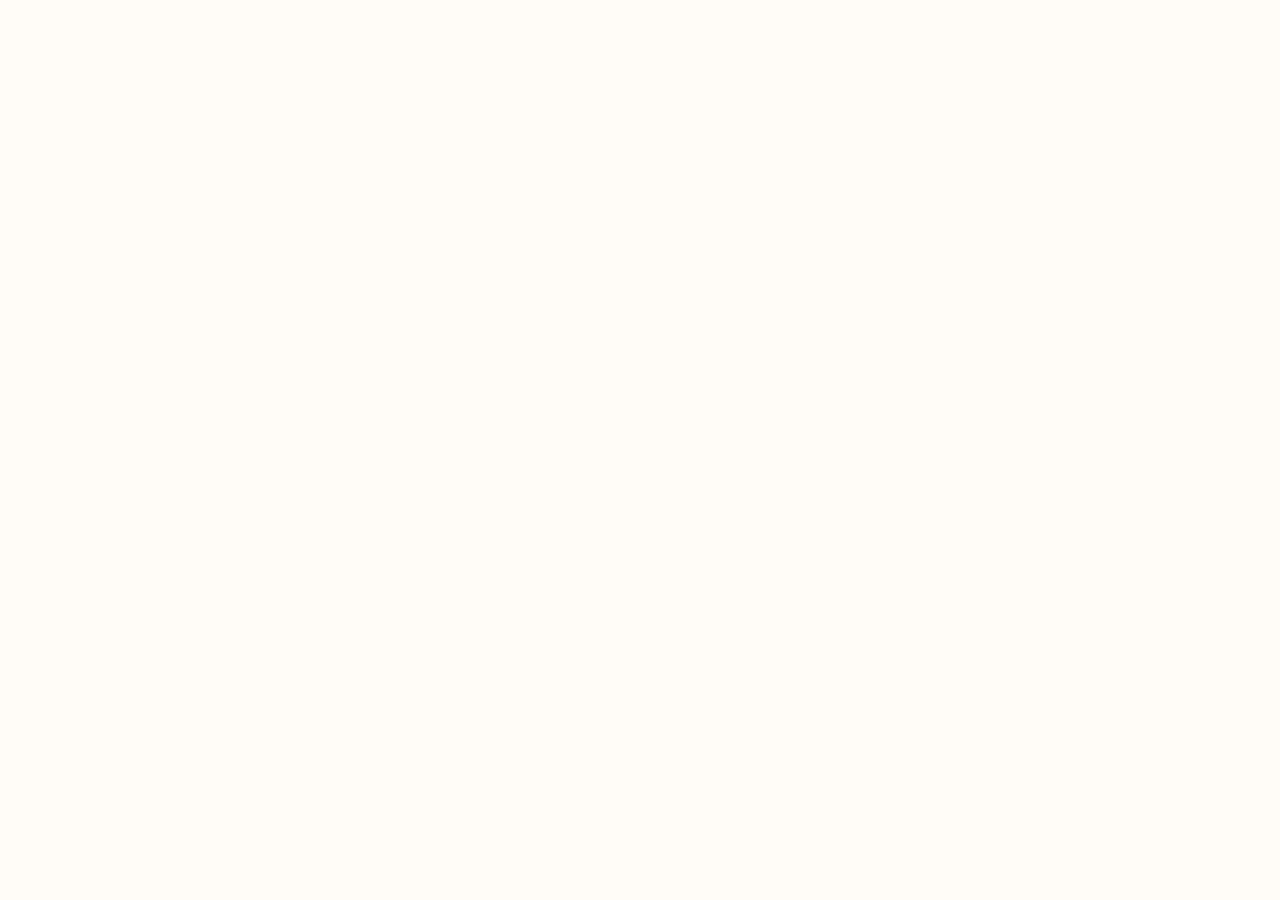
==== index.html @ a3f743ec "Prepearing" ====
<!DOCTYPE html>
<html lang="ru">
  <head>
    <meta charset="UTF-8"/>
    <meta name="viewport" content="width=device-width, initial-scale=1.0"/>
    <meta http-equiv="X-UA-Compatible" content="ie=edge"/>
    <meta name="referrer" content="no-referrer-when-downgrade"/>
    <meta property="og:url" content="https://volgina.mymv.ru/remote-vision/"/>
    <meta property="og:title" content="«Дистанционное видение»"/>
    <meta property="og:description" content="3-дневный онлайн мастер-класс Ирины Волгиной"/>
    <meta property="og:image" content="https://volgina.mymv.ru/remote-vision/img/banner.jpg"/>
    <title>«Дистанционное видение». 3-дневный онлайн мастер-класс Ирины Волгиной</title>
    <link rel="icon" type="image/x-icon" href="favicon.ico"/>
    <link rel="shortcut icon" type="image/x-icon" href="favicon.png"/>
    <link rel="stylesheet" href="css/styles.min.css"/>
    <!-- AutoWebOffice counter -->
    <script type="text/javascript">if (awoUtmData === undefined) {var awoUtmData = awoUtmData || {};awoUtmData['subdomain'] = 'mvcentr';(function() {var d = document.createElement('script'); d.type = 'text/javascript'; d.async = true;d.src = ('https:' == document.location.protocol ? 'https://' : 'http://') + 'mvcentr.autoweboffice.ru/js/utm.js';var s = document.getElementsByTagName('script')[0]; s.parentNode.insertBefore(d, s);})();}</script><!-- /AutoWebOffice counter -->
    <!-- Global site tag (gtag.js) - Google Analytics -->
    <script async="async" src="https://www.googletagmanager.com/gtag/js?id=UA-130434463-1"></script>
    <script>window.dataLayer = window.dataLayer || []; function gtag(){dataLayer.push(arguments);} gtag('js', new Date()); gtag('config', 'UA-130434463-1');</script>
     <!-- Facebook Pixel Code -->
    <script>!function(f,b,e,v,n,t,s){if(f.fbq)return;n=f.fbq=function(){n.callMethod?n.callMethod.apply(n,arguments):n.queue.push(arguments)};if(!f._fbq)f._fbq=n;n.push=n;n.loaded=!0;n.version='2.0';n.queue=[];t=b.createElement(e);t.async=!0;t.src=v;s=b.getElementsByTagName(e)[0];s.parentNode.insertBefore(t,s)}(window, document,'script','https://connect.facebook.net/en_US/fbevents.js');fbq('init', '959949134529383');fbq('track', 'PageView');</script>
    <noscript><img height="1" width="1" style="display:none" src="https://www.facebook.com/tr?id=959949134529383&ev=PageView&noscript=1"/></noscript><!-- End Facebook Pixel Code --> 
  </head>
  <body>
    <!-- Yandex.Metrika counter -->
    <script type="text/javascript">(function(m,e,t,r,i,k,a){m[i]=m[i]||function(){(m[i].a=m[i].a||[]).push(arguments)}; m[i].l=1*new Date();k=e.createElement(t),a=e.getElementsByTagName(t)[0],k.async=1,k.src=r,a.parentNode.insertBefore(k,a)}) (window, document, "script", "https://cdn.jsdelivr.net/npm/yandex-metrica-watch/tag.js", "ym"); ym(35450015, "init", { clickmap:true, trackLinks:true, accurateTrackBounce:true, webvisor:true });</script>
    <noscript>
      <div><img src="https://mc.yandex.ru/watch/35450015" style="position:absolute; left:-9999px;" alt=""/></div>
    </noscript><!-- /Yandex.Metrika counter -->
    <div class="wrapper"></div>
    <script src="js/libs.min.js"></script>
    <script src="js/scripts.js"></script>
  </body>
</html>
---- css/styles.min.css ----
@font-face{font-family:'Raleway';font-display:fallback;font-weight:200;font-style:normal;src:url("../fonts/RalewayThin.eot");src:url("../fonts/RalewayThin.eot") format('embedded-opentype'),url("../fonts/RalewayThin.woff2") format('woff2'),url("../fonts/RalewayThin.woff") format('woff'),url("../fonts/RalewayThin.ttf") format('truetype'),url("../fonts/RalewayThin.svg#RalewayThin") format('svg')}@font-face{font-family:'Raleway';font-display:fallback;font-weight:normal;font-style:normal;src:url("../fonts/RalewayRegular.eot");src:url("../fonts/RalewayRegular.eot") format('embedded-opentype'),url("../fonts/RalewayRegular.woff2") format('woff2'),url("../fonts/RalewayRegular.woff") format('woff'),url("../fonts/RalewayRegular.ttf") format('truetype'),url("../fonts/RalewayRegular.svg#RalewayRegular") format('svg')}@font-face{font-family:'Raleway';font-display:fallback;font-weight:500;font-style:normal;src:url("../fonts/RalewayMedium.eot");src:url("../fonts/RalewayMedium.eot") format('embedded-opentype'),url("../fonts/RalewayMedium.woff2") format('woff2'),url("../fonts/RalewayMedium.woff") format('woff'),url("../fonts/RalewayMedium.ttf") format('truetype'),url("../fonts/RalewayMedium.svg#RalewayMedium") format('svg')}@font-face{font-family:'Raleway';font-display:fallback;font-weight:bold;font-style:normal;src:url("../fonts/RalewayBold.eot");src:url("../fonts/RalewayBold.eot") format('embedded-opentype'),url("../fonts/RalewayBold.woff2") format('woff2'),url("../fonts/RalewayBold.woff") format('woff'),url("../fonts/RalewayBold.ttf") format('truetype'),url("../fonts/RalewayBold.svg#RalewayBold") format('svg')}@font-face{font-family:'PlayfairDisplay';font-display:fallback;font-weight:normal;font-style:normal;src:url("../fonts/PlayfairDisplayRegular.eot");src:url("../fonts/PlayfairDisplayRegular.eot") format('embedded-opentype'),url("../fonts/PlayfairDisplayRegular.woff2") format('woff2'),url("../fonts/PlayfairDisplayRegular.woff") format('woff'),url("../fonts/PlayfairDisplayRegular.ttf") format('truetype'),url("../fonts/PlayfairDisplayRegular.svg#PlayfairDisplayRegular") format('svg')}@font-face{font-family:'Roboto';font-display:fallback;font-weight:bold;font-style:normal;src:url("../fonts/RobotoBold.eot");src:url("../fonts/RobotoBold.eot") format('embedded-opentype'),url("../fonts/RobotoBold.woff2") format('woff2'),url("../fonts/RobotoBold.woff") format('woff'),url("../fonts/RobotoBold.ttf") format('truetype'),url("../fonts/RobotoBold.svg#RobotoBold") format('svg')}
/*!
 * Generated using the Bootstrap Customizer (https://getbootstrap.com/docs/3.4/customize/)
 *//*!
 * Bootstrap v3.4.1 (https://getbootstrap.com/)
 * Copyright 2011-2019 Twitter, Inc.
 * Licensed under MIT (https://github.com/twbs/bootstrap/blob/master/LICENSE)
 *//*! normalize.css v3.0.3 | MIT License | github.com/necolas/normalize.css */html{font-family:sans-serif;-ms-text-size-adjust:100%;-webkit-text-size-adjust:100%}body{margin:0}article,aside,details,figcaption,figure,footer,header,hgroup,main,menu,nav,section,summary{display:block}audio,canvas,progress,video{display:inline-block;vertical-align:baseline}audio:not([controls]){display:none;height:0}[hidden],template{display:none}a{background-color:transparent}a:active,a:hover{outline:0}abbr[title]{border-bottom:none;text-decoration:underline;-webkit-text-decoration:underline dotted;-moz-text-decoration:underline dotted;text-decoration:underline dotted}b,strong{font-weight:bold}dfn{font-style:italic}h1{font-size:2em;margin:0.67em 0}mark{background:#ff0;color:#000}small{font-size:80%}sub,sup{font-size:75%;line-height:0;position:relative;vertical-align:baseline}sup{top:-0.5em}sub{bottom:-0.25em}img{border:0}svg:not(:root){overflow:hidden}figure{margin:1em 40px}hr{-webkit-box-sizing:content-box;-moz-box-sizing:content-box;box-sizing:content-box;height:0}pre{overflow:auto}code,kbd,pre,samp{font-family:monospace,monospace;font-size:1em}button,input,optgroup,select,textarea{color:inherit;font:inherit;margin:0}button{overflow:visible}button,select{text-transform:none}button,html input[type=button],input[type=reset],input[type=submit]{-webkit-appearance:button;cursor:pointer}button[disabled],html input[disabled]{cursor:default}button::-moz-focus-inner,input::-moz-focus-inner{border:0;padding:0}input{line-height:normal}input[type=checkbox],input[type=radio]{-webkit-box-sizing:border-box;-moz-box-sizing:border-box;box-sizing:border-box;padding:0}input[type=number]::-webkit-inner-spin-button,input[type=number]::-webkit-outer-spin-button{height:auto}input[type=search]{-webkit-appearance:textfield;-webkit-box-sizing:content-box;-moz-box-sizing:content-box;box-sizing:content-box}input[type=search]::-webkit-search-cancel-button,input[type=search]::-webkit-search-decoration{-webkit-appearance:none}fieldset{border:1px solid #c0c0c0;margin:0 2px;padding:0.35em 0.625em 0.75em}legend{border:0;padding:0}textarea{overflow:auto}optgroup{font-weight:bold}table{border-collapse:collapse;border-spacing:0}td,th{padding:0}*{-webkit-box-sizing:border-box;-moz-box-sizing:border-box;box-sizing:border-box}:after,:before{-webkit-box-sizing:border-box;-moz-box-sizing:border-box;box-sizing:border-box}html{font-size:10px;-webkit-tap-highlight-color:rgba(0,0,0,0)}body{font-family:"Helvetica Neue",Helvetica,Arial,sans-serif;font-size:14px;line-height:1.42857143;color:#333;background-color:#fff}button,input,select,textarea{font-family:inherit;font-size:inherit;line-height:inherit}a{color:#337ab7;text-decoration:none}a:focus,a:hover{color:#23527c;text-decoration:underline}a:focus{outline:5px auto -webkit-focus-ring-color;outline-offset:-2px}figure{margin:0}img{vertical-align:middle}.img-responsive{display:block;max-width:100%;height:auto}.img-rounded{-webkit-border-radius:6px;-moz-border-radius:6px;border-radius:6px}.img-thumbnail{padding:4px;line-height:1.42857143;background-color:#fff;border:1px solid #ddd;-webkit-border-radius:4px;-moz-border-radius:4px;border-radius:4px;-webkit-transition:all .2s ease-in-out;-o-transition:all .2s ease-in-out;-moz-transition:all .2s ease-in-out;transition:all .2s ease-in-out;display:inline-block;max-width:100%;height:auto}.img-circle{-webkit-border-radius:50%;-moz-border-radius:50%;border-radius:50%}hr{margin-top:20px;margin-bottom:20px;border:0;border-top:1px solid #eee}.sr-only{position:absolute;width:1px;height:1px;padding:0;margin:-1px;overflow:hidden;clip:rect(0,0,0,0);border:0}.sr-only-focusable:active,.sr-only-focusable:focus{position:static;width:auto;height:auto;margin:0;overflow:visible;clip:auto}[role=button]{cursor:pointer}.container{padding-right:15px;padding-left:15px;margin-right:auto;margin-left:auto}@media (min-width:768px){.container{width:750px}}@media (min-width:992px){.container{width:970px}}@media (min-width:1200px){.container{width:1170px}}.container-fluid{padding-right:15px;padding-left:15px;margin-right:auto;margin-left:auto}.row{margin-right:-15px;margin-left:-15px}.row-no-gutters{margin-right:0;margin-left:0}.row-no-gutters [class*=col-]{padding-right:0;padding-left:0}.col-lg-1,.col-lg-2,.col-lg-3,.col-lg-4,.col-lg-5,.col-lg-6,.col-lg-7,.col-lg-8,.col-lg-9,.col-lg-10,.col-lg-11,.col-lg-12,.col-md-1,.col-md-2,.col-md-3,.col-md-4,.col-md-5,.col-md-6,.col-md-7,.col-md-8,.col-md-9,.col-md-10,.col-md-11,.col-md-12,.col-sm-1,.col-sm-2,.col-sm-3,.col-sm-4,.col-sm-5,.col-sm-6,.col-sm-7,.col-sm-8,.col-sm-9,.col-sm-10,.col-sm-11,.col-sm-12,.col-xs-1,.col-xs-2,.col-xs-3,.col-xs-4,.col-xs-5,.col-xs-6,.col-xs-7,.col-xs-8,.col-xs-9,.col-xs-10,.col-xs-11,.col-xs-12{position:relative;min-height:1px;padding-right:15px;padding-left:15px}.col-xs-1,.col-xs-2,.col-xs-3,.col-xs-4,.col-xs-5,.col-xs-6,.col-xs-7,.col-xs-8,.col-xs-9,.col-xs-10,.col-xs-11,.col-xs-12{float:left}.col-xs-12{width:100%}.col-xs-11{width:91.66666667%}.col-xs-10{width:83.33333333%}.col-xs-9{width:75%}.col-xs-8{width:66.66666667%}.col-xs-7{width:58.33333333%}.col-xs-6{width:50%}.col-xs-5{width:41.66666667%}.col-xs-4{width:33.33333333%}.col-xs-3{width:25%}.col-xs-2{width:16.66666667%}.col-xs-1{width:8.33333333%}.col-xs-pull-12{right:100%}.col-xs-pull-11{right:91.66666667%}.col-xs-pull-10{right:83.33333333%}.col-xs-pull-9{right:75%}.col-xs-pull-8{right:66.66666667%}.col-xs-pull-7{right:58.33333333%}.col-xs-pull-6{right:50%}.col-xs-pull-5{right:41.66666667%}.col-xs-pull-4{right:33.33333333%}.col-xs-pull-3{right:25%}.col-xs-pull-2{right:16.66666667%}.col-xs-pull-1{right:8.33333333%}.col-xs-pull-0{right:auto}.col-xs-push-12{left:100%}.col-xs-push-11{left:91.66666667%}.col-xs-push-10{left:83.33333333%}.col-xs-push-9{left:75%}.col-xs-push-8{left:66.66666667%}.col-xs-push-7{left:58.33333333%}.col-xs-push-6{left:50%}.col-xs-push-5{left:41.66666667%}.col-xs-push-4{left:33.33333333%}.col-xs-push-3{left:25%}.col-xs-push-2{left:16.66666667%}.col-xs-push-1{left:8.33333333%}.col-xs-push-0{left:auto}.col-xs-offset-12{margin-left:100%}.col-xs-offset-11{margin-left:91.66666667%}.col-xs-offset-10{margin-left:83.33333333%}.col-xs-offset-9{margin-left:75%}.col-xs-offset-8{margin-left:66.66666667%}.col-xs-offset-7{margin-left:58.33333333%}.col-xs-offset-6{margin-left:50%}.col-xs-offset-5{margin-left:41.66666667%}.col-xs-offset-4{margin-left:33.33333333%}.col-xs-offset-3{margin-left:25%}.col-xs-offset-2{margin-left:16.66666667%}.col-xs-offset-1{margin-left:8.33333333%}.col-xs-offset-0{margin-left:0}@media (min-width:768px){.col-sm-1,.col-sm-2,.col-sm-3,.col-sm-4,.col-sm-5,.col-sm-6,.col-sm-7,.col-sm-8,.col-sm-9,.col-sm-10,.col-sm-11,.col-sm-12{float:left}.col-sm-12{width:100%}.col-sm-11{width:91.66666667%}.col-sm-10{width:83.33333333%}.col-sm-9{width:75%}.col-sm-8{width:66.66666667%}.col-sm-7{width:58.33333333%}.col-sm-6{width:50%}.col-sm-5{width:41.66666667%}.col-sm-4{width:33.33333333%}.col-sm-3{width:25%}.col-sm-2{width:16.66666667%}.col-sm-1{width:8.33333333%}.col-sm-pull-12{right:100%}.col-sm-pull-11{right:91.66666667%}.col-sm-pull-10{right:83.33333333%}.col-sm-pull-9{right:75%}.col-sm-pull-8{right:66.66666667%}.col-sm-pull-7{right:58.33333333%}.col-sm-pull-6{right:50%}.col-sm-pull-5{right:41.66666667%}.col-sm-pull-4{right:33.33333333%}.col-sm-pull-3{right:25%}.col-sm-pull-2{right:16.66666667%}.col-sm-pull-1{right:8.33333333%}.col-sm-pull-0{right:auto}.col-sm-push-12{left:100%}.col-sm-push-11{left:91.66666667%}.col-sm-push-10{left:83.33333333%}.col-sm-push-9{left:75%}.col-sm-push-8{left:66.66666667%}.col-sm-push-7{left:58.33333333%}.col-sm-push-6{left:50%}.col-sm-push-5{left:41.66666667%}.col-sm-push-4{left:33.33333333%}.col-sm-push-3{left:25%}.col-sm-push-2{left:16.66666667%}.col-sm-push-1{left:8.33333333%}.col-sm-push-0{left:auto}.col-sm-offset-12{margin-left:100%}.col-sm-offset-11{margin-left:91.66666667%}.col-sm-offset-10{margin-left:83.33333333%}.col-sm-offset-9{margin-left:75%}.col-sm-offset-8{margin-left:66.66666667%}.col-sm-offset-7{margin-left:58.33333333%}.col-sm-offset-6{margin-left:50%}.col-sm-offset-5{margin-left:41.66666667%}.col-sm-offset-4{margin-left:33.33333333%}.col-sm-offset-3{margin-left:25%}.col-sm-offset-2{margin-left:16.66666667%}.col-sm-offset-1{margin-left:8.33333333%}.col-sm-offset-0{margin-left:0}}@media (min-width:992px){.col-md-1,.col-md-2,.col-md-3,.col-md-4,.col-md-5,.col-md-6,.col-md-7,.col-md-8,.col-md-9,.col-md-10,.col-md-11,.col-md-12{float:left}.col-md-12{width:100%}.col-md-11{width:91.66666667%}.col-md-10{width:83.33333333%}.col-md-9{width:75%}.col-md-8{width:66.66666667%}.col-md-7{width:58.33333333%}.col-md-6{width:50%}.col-md-5{width:41.66666667%}.col-md-4{width:33.33333333%}.col-md-3{width:25%}.col-md-2{width:16.66666667%}.col-md-1{width:8.33333333%}.col-md-pull-12{right:100%}.col-md-pull-11{right:91.66666667%}.col-md-pull-10{right:83.33333333%}.col-md-pull-9{right:75%}.col-md-pull-8{right:66.66666667%}.col-md-pull-7{right:58.33333333%}.col-md-pull-6{right:50%}.col-md-pull-5{right:41.66666667%}.col-md-pull-4{right:33.33333333%}.col-md-pull-3{right:25%}.col-md-pull-2{right:16.66666667%}.col-md-pull-1{right:8.33333333%}.col-md-pull-0{right:auto}.col-md-push-12{left:100%}.col-md-push-11{left:91.66666667%}.col-md-push-10{left:83.33333333%}.col-md-push-9{left:75%}.col-md-push-8{left:66.66666667%}.col-md-push-7{left:58.33333333%}.col-md-push-6{left:50%}.col-md-push-5{left:41.66666667%}.col-md-push-4{left:33.33333333%}.col-md-push-3{left:25%}.col-md-push-2{left:16.66666667%}.col-md-push-1{left:8.33333333%}.col-md-push-0{left:auto}.col-md-offset-12{margin-left:100%}.col-md-offset-11{margin-left:91.66666667%}.col-md-offset-10{margin-left:83.33333333%}.col-md-offset-9{margin-left:75%}.col-md-offset-8{margin-left:66.66666667%}.col-md-offset-7{margin-left:58.33333333%}.col-md-offset-6{margin-left:50%}.col-md-offset-5{margin-left:41.66666667%}.col-md-offset-4{margin-left:33.33333333%}.col-md-offset-3{margin-left:25%}.col-md-offset-2{margin-left:16.66666667%}.col-md-offset-1{margin-left:8.33333333%}.col-md-offset-0{margin-left:0}}@media (min-width:1200px){.col-lg-1,.col-lg-2,.col-lg-3,.col-lg-4,.col-lg-5,.col-lg-6,.col-lg-7,.col-lg-8,.col-lg-9,.col-lg-10,.col-lg-11,.col-lg-12{float:left}.col-lg-12{width:100%}.col-lg-11{width:91.66666667%}.col-lg-10{width:83.33333333%}.col-lg-9{width:75%}.col-lg-8{width:66.66666667%}.col-lg-7{width:58.33333333%}.col-lg-6{width:50%}.col-lg-5{width:41.66666667%}.col-lg-4{width:33.33333333%}.col-lg-3{width:25%}.col-lg-2{width:16.66666667%}.col-lg-1{width:8.33333333%}.col-lg-pull-12{right:100%}.col-lg-pull-11{right:91.66666667%}.col-lg-pull-10{right:83.33333333%}.col-lg-pull-9{right:75%}.col-lg-pull-8{right:66.66666667%}.col-lg-pull-7{right:58.33333333%}.col-lg-pull-6{right:50%}.col-lg-pull-5{right:41.66666667%}.col-lg-pull-4{right:33.33333333%}.col-lg-pull-3{right:25%}.col-lg-pull-2{right:16.66666667%}.col-lg-pull-1{right:8.33333333%}.col-lg-pull-0{right:auto}.col-lg-push-12{left:100%}.col-lg-push-11{left:91.66666667%}.col-lg-push-10{left:83.33333333%}.col-lg-push-9{left:75%}.col-lg-push-8{left:66.66666667%}.col-lg-push-7{left:58.33333333%}.col-lg-push-6{left:50%}.col-lg-push-5{left:41.66666667%}.col-lg-push-4{left:33.33333333%}.col-lg-push-3{left:25%}.col-lg-push-2{left:16.66666667%}.col-lg-push-1{left:8.33333333%}.col-lg-push-0{left:auto}.col-lg-offset-12{margin-left:100%}.col-lg-offset-11{margin-left:91.66666667%}.col-lg-offset-10{margin-left:83.33333333%}.col-lg-offset-9{margin-left:75%}.col-lg-offset-8{margin-left:66.66666667%}.col-lg-offset-7{margin-left:58.33333333%}.col-lg-offset-6{margin-left:50%}.col-lg-offset-5{margin-left:41.66666667%}.col-lg-offset-4{margin-left:33.33333333%}.col-lg-offset-3{margin-left:25%}.col-lg-offset-2{margin-left:16.66666667%}.col-lg-offset-1{margin-left:8.33333333%}.col-lg-offset-0{margin-left:0}}.clearfix:after,.clearfix:before,.container-fluid:after,.container-fluid:before,.container:after,.container:before,.row:after,.row:before{display:table;content:" "}.clearfix:after,.container-fluid:after,.container:after,.row:after{clear:both}.center-block{display:block;margin-right:auto;margin-left:auto}.pull-right{float:right!important}.pull-left{float:left!important}.hide{display:none!important}.show{display:block!important}.invisible{visibility:hidden}.text-hide{font:0/0 a;color:transparent;text-shadow:none;background-color:transparent;border:0}.hidden{display:none!important}.affix{position:fixed}.mfp-bg{top:0;left:0;width:100%;height:100%;z-index:1042;overflow:hidden;position:fixed;background:#0b0b0b;opacity:0.8}.mfp-wrap{top:0;left:0;width:100%;height:100%;z-index:1043;position:fixed;outline:none!important;-webkit-backface-visibility:hidden}.mfp-container{text-align:center;position:absolute;width:100%;height:100%;left:0;top:0;padding:0 8px;-webkit-box-sizing:border-box;-moz-box-sizing:border-box;box-sizing:border-box}.mfp-container:before{content:'';display:inline-block;height:100%;vertical-align:middle}.mfp-align-top .mfp-container:before{display:none}.mfp-content{position:relative;display:inline-block;vertical-align:middle;margin:0 auto;text-align:left;z-index:1045}.mfp-ajax-holder .mfp-content,.mfp-inline-holder .mfp-content{width:100%;cursor:auto}.mfp-ajax-cur{cursor:progress}.mfp-zoom-out-cur,.mfp-zoom-out-cur .mfp-image-holder .mfp-close{cursor:-moz-zoom-out;cursor:-webkit-zoom-out;cursor:zoom-out}.mfp-zoom{cursor:pointer;cursor:-webkit-zoom-in;cursor:-moz-zoom-in;cursor:zoom-in}.mfp-auto-cursor .mfp-content{cursor:auto}.mfp-arrow,.mfp-close,.mfp-counter,.mfp-preloader{-webkit-user-select:none;-moz-user-select:none;-ms-user-select:none;user-select:none}.mfp-loading.mfp-figure{display:none}.mfp-hide{display:none!important}.mfp-preloader{color:#CCC;position:absolute;top:50%;width:auto;text-align:center;margin-top:-0.8em;left:8px;right:8px;z-index:1044}.mfp-preloader a{color:#CCC}.mfp-preloader a:hover{color:#FFF}.mfp-s-ready .mfp-preloader{display:none}.mfp-s-error .mfp-content{display:none}button.mfp-arrow,button.mfp-close{overflow:visible;cursor:pointer;background:transparent;border:0;-webkit-appearance:none;display:block;outline:none;padding:0;z-index:1046;-webkit-box-shadow:none;-moz-box-shadow:none;box-shadow:none;-ms-touch-action:manipulation;touch-action:manipulation}button::-moz-focus-inner{padding:0;border:0}.mfp-close{width:44px;height:44px;line-height:44px;position:absolute;right:0;top:0;text-decoration:none;text-align:center;opacity:0.65;padding:0 0 18px 10px;color:#FFF;font-style:normal;font-size:28px;font-family:Arial,Baskerville,monospace}.mfp-close:focus,.mfp-close:hover{opacity:1}.mfp-close:active{top:1px}.mfp-close-btn-in .mfp-close{color:#333}.mfp-iframe-holder .mfp-close,.mfp-image-holder .mfp-close{color:#FFF;right:-6px;text-align:right;padding-right:6px;width:100%}.mfp-counter{position:absolute;top:0;right:0;color:#CCC;font-size:12px;line-height:18px;white-space:nowrap}.mfp-arrow{position:absolute;opacity:0.65;margin:0;top:50%;margin-top:-55px;padding:0;width:90px;height:110px;-webkit-tap-highlight-color:transparent}.mfp-arrow:active{margin-top:-54px}.mfp-arrow:focus,.mfp-arrow:hover{opacity:1}.mfp-arrow:after,.mfp-arrow:before{content:'';display:block;width:0;height:0;position:absolute;left:0;top:0;margin-top:35px;margin-left:35px;border:medium inset transparent}.mfp-arrow:after{border-top-width:13px;border-bottom-width:13px;top:8px}.mfp-arrow:before{border-top-width:21px;border-bottom-width:21px;opacity:0.7}.mfp-arrow-left{left:0}.mfp-arrow-left:after{border-right:17px solid #FFF;margin-left:31px}.mfp-arrow-left:before{margin-left:25px;border-right:27px solid #3F3F3F}.mfp-arrow-right{right:0}.mfp-arrow-right:after{border-left:17px solid #FFF;margin-left:39px}.mfp-arrow-right:before{border-left:27px solid #3F3F3F}.mfp-iframe-holder{padding-top:40px;padding-bottom:40px}.mfp-iframe-holder .mfp-content{line-height:0;width:100%;max-width:900px}.mfp-iframe-holder .mfp-close{top:-40px}.mfp-iframe-scaler{width:100%;height:0;overflow:hidden;padding-top:56.25%}.mfp-iframe-scaler iframe{position:absolute;display:block;top:0;left:0;width:100%;height:100%;-webkit-box-shadow:0 0 8px rgba(0,0,0,0.6);-moz-box-shadow:0 0 8px rgba(0,0,0,0.6);box-shadow:0 0 8px rgba(0,0,0,0.6);background:#000}img.mfp-img{width:auto;max-width:100%;height:auto;display:block;line-height:0;-webkit-box-sizing:border-box;-moz-box-sizing:border-box;box-sizing:border-box;padding:40px 0 40px;margin:0 auto}.mfp-figure{line-height:0}.mfp-figure:after{content:'';position:absolute;left:0;top:40px;bottom:40px;display:block;right:0;width:auto;height:auto;z-index:-1;-webkit-box-shadow:0 0 8px rgba(0,0,0,0.6);-moz-box-shadow:0 0 8px rgba(0,0,0,0.6);box-shadow:0 0 8px rgba(0,0,0,0.6);background:#444}.mfp-figure small{color:#BDBDBD;display:block;font-size:12px;line-height:14px}.mfp-figure figure{margin:0}.mfp-bottom-bar{margin-top:-36px;position:absolute;top:100%;left:0;width:100%;cursor:auto}.mfp-title{text-align:left;line-height:18px;color:#F3F3F3;word-wrap:break-word;padding-right:36px}.mfp-image-holder .mfp-content{max-width:100%}.mfp-gallery .mfp-image-holder .mfp-figure{cursor:pointer}@media screen and (max-height:300px),screen and (max-width:800px) and (orientation:landscape){.mfp-img-mobile .mfp-image-holder{padding-left:0;padding-right:0}.mfp-img-mobile img.mfp-img{padding:0}.mfp-img-mobile .mfp-figure:after{top:0;bottom:0}.mfp-img-mobile .mfp-figure small{display:inline;margin-left:5px}.mfp-img-mobile .mfp-bottom-bar{background:rgba(0,0,0,0.6);bottom:0;margin:0;top:auto;padding:3px 5px;position:fixed;-webkit-box-sizing:border-box;-moz-box-sizing:border-box;box-sizing:border-box}.mfp-img-mobile .mfp-bottom-bar:empty{padding:0}.mfp-img-mobile .mfp-counter{right:5px;top:3px}.mfp-img-mobile .mfp-close{top:0;right:0;width:35px;height:35px;line-height:35px;background:rgba(0,0,0,0.6);position:fixed;text-align:center;padding:0}}@media (max-width:900px){.mfp-arrow{-webkit-transform:scale(0.75);-moz-transform:scale(0.75);-ms-transform:scale(0.75);-o-transform:scale(0.75);transform:scale(0.75)}.mfp-arrow-left{-webkit-transform-origin:0;-moz-transform-origin:0;-ms-transform-origin:0;-o-transform-origin:0;transform-origin:0}.mfp-arrow-right{-webkit-transform-origin:100%;-moz-transform-origin:100%;-ms-transform-origin:100%;-o-transform-origin:100%;transform-origin:100%}.mfp-container{padding-left:6px;padding-right:6px}}.slick-slider{position:relative;display:block;-webkit-box-sizing:border-box;-moz-box-sizing:border-box;box-sizing:border-box;-webkit-user-select:none;-moz-user-select:none;-ms-user-select:none;user-select:none;-webkit-touch-callout:none;-khtml-user-select:none;-ms-touch-action:pan-y;touch-action:pan-y;-webkit-tap-highlight-color:transparent}.slick-list{position:relative;display:block;overflow:hidden;margin:0;padding:0}.slick-list:focus{outline:none}.slick-list.dragging{cursor:pointer;cursor:hand}.slick-slider .slick-list,.slick-slider .slick-track{-webkit-transform:translate3d(0,0,0);-moz-transform:translate3d(0,0,0);-ms-transform:translate3d(0,0,0);-o-transform:translate3d(0,0,0);transform:translate3d(0,0,0)}.slick-track{position:relative;top:0;left:0;display:block;margin-left:auto;margin-right:auto}.slick-track:after,.slick-track:before{display:table;content:''}.slick-track:after{clear:both}.slick-loading .slick-track{visibility:hidden}.slick-slide{display:none;float:left;height:100%;min-height:1px}[dir=rtl] .slick-slide{float:right}.slick-slide img{display:block}.slick-slide.slick-loading img{display:none}.slick-slide.dragging img{pointer-events:none}.slick-initialized .slick-slide{display:block}.slick-loading .slick-slide{visibility:hidden}.slick-vertical .slick-slide{display:block;height:auto;border:1px solid transparent}.slick-arrow.slick-hidden{display:none}@charset 'UTF-8';.slick-loading .slick-list{background:#fff center center no-repeat}@font-face{font-family:'slick';font-weight:normal;font-style:normal;src:url('../fonts/slick.eot');src:url('../fonts/slick.eot?#iefix') format('embedded-opentype'),url('../fonts/slick.woff') format('woff'),url('../fonts/slick.ttf') format('truetype'),url('../fonts/slick.svg#slick') format('svg')}.slick-next,.slick-prev{font-size:0;line-height:0;position:absolute;top:50%;display:block;width:20px;height:20px;padding:0;-webkit-transform:translate(0,-50%);-ms-transform:translate(0,-50%);-moz-transform:translate(0,-50%);-o-transform:translate(0,-50%);transform:translate(0,-50%);cursor:pointer;color:transparent;border:none;outline:none;background:transparent}.slick-next:focus,.slick-next:hover,.slick-prev:focus,.slick-prev:hover{color:transparent;outline:none;background:transparent}.slick-next:focus:before,.slick-next:hover:before,.slick-prev:focus:before,.slick-prev:hover:before{opacity:1}.slick-next.slick-disabled:before,.slick-prev.slick-disabled:before{opacity:.25}.slick-next:before,.slick-prev:before{font-size:20px;line-height:1;opacity:.75;color:white;-webkit-font-smoothing:antialiased;-moz-osx-font-smoothing:grayscale}.slick-prev{left:-25px}[dir=rtl] .slick-prev{right:-25px;left:auto}.slick-prev:before{content:'←'}[dir=rtl] .slick-prev:before{content:'←'}.slick-next{right:-25px}[dir=rtl] .slick-next{right:auto;left:-25px}.slick-next:before{content:'→'}[dir=rtl] .slick-next:before{content:'→'}.slick-dotted.slick-slider{margin-bottom:30px}.slick-dots{position:absolute;bottom:-25px;display:block;width:100%;padding:0;margin:0;list-style:none;text-align:center}.slick-dots li{position:relative;display:inline-block;width:20px;height:20px;margin:0 5px;padding:0;cursor:pointer}.slick-dots li button{font-size:0;line-height:0;display:block;width:20px;height:20px;padding:5px;cursor:pointer;color:transparent;border:0;outline:none;background:transparent}.slick-dots li button:focus,.slick-dots li button:hover{outline:none}.slick-dots li button:focus:before,.slick-dots li button:hover:before{opacity:1}.slick-dots li button:before{font-size:6px;line-height:20px;position:absolute;top:0;left:0;width:20px;height:20px;content:'•';text-align:center;opacity:.25;color:black;-webkit-font-smoothing:antialiased;-moz-osx-font-smoothing:grayscale}.slick-dots li.slick-active button:before{opacity:.75;color:black}*{margin:0;padding:0;outline:none}body{font-size:18px;font-family:'Raleway',sans-serif;color:#000;background-color:#fffbf6;line-height:1.56}.wrapper{overflow:hidden}.content{position:relative;z-index:30}a{color:#000}a:focus{outline:0;text-decoration:none}a:hover{text-decoration:none}h1,h2,h3,h4,h5,h6{font-weight:normal;margin:0}button{border:none}footer,header,section{width:100%;display:block}.video-wrapper{margin:0 auto;position:relative;width:100%;top:0}.video-wrapper:before{content:'';height:0;padding-top:56.25%;display:block}.video-wrapper:after{content:'';display:block;position:absolute;top:0;left:0;right:0;width:100%;height:70px}.video-wrapper iframe,.video-wrapper img{position:absolute;width:100%;height:100%;display:block;background-color:#000;-webkit-border-radius:0;-moz-border-radius:0;border-radius:0;border:0;top:0;left:0;right:0;bottom:0;cursor:pointer;margin:0 auto}.button{display:inline-block;text-align:center;margin:0 auto;text-decoration:none;color:#000;width:auto;font-size:24px;font-weight:bold;padding:24px 65px;background-color:#b2dfbe;-webkit-border-radius:38px;-moz-border-radius:38px;border-radius:38px;-webkit-transition:all 0.3s ease;-o-transition:all 0.3s ease;-moz-transition:all 0.3s ease;transition:all 0.3s ease}.button:focus{text-decoration:none;color:#000}.button:hover{text-decoration:none;color:#000;background-color:#79c78e}@media screen and (max-width:1199px){.button{padding:24px 58px}}@media screen and (max-width:560px){.button{padding:24px 25px;min-width:260px;font-size:20px}}.general-title{font-family:'PlayfairDisplay',serif;font-size:40px;margin-bottom:70px;position:relative}.general-title:before{content:'';display:block;position:absolute;width:269px;height:7px;bottom:0}.general-title-green:before{background-color:#b3dfbe}.general-title-brown:before{background-color:#d0b899}@media screen and (max-width:560px){.general-title{font-size:26px;margin-bottom:35px}}.general-title-center{text-align:center}.general-title-2{margin-bottom:0}.general-img{position:absolute}.general-list li{list-style:none;position:relative;padding-left:65px;margin-bottom:30px;font-size:20px}@media screen and (max-width:991px){.general-list li{padding-left:40px}}@media screen and (max-width:560px){.general-list li{font-size:18px;margin-bottom:15px;padding-left:25px}}.general-list li:last-child{margin-bottom:0}.general-list li span{font-weight:bold}.general-list li:before{content:'';display:block;position:absolute;-webkit-border-radius:50px;-moz-border-radius:50px;border-radius:50px;width:24px;height:24px;background-color:#b18663;top:3px;left:0}@media screen and (max-width:560px){.general-list li:before{width:14px;height:14px;top:6px}}.general-list-2 li{list-style:none;position:relative;padding-left:25px;font-size:20px}@media screen and (max-width:560px){.general-list-2 li{font-size:18px;padding-left:15px}}.general-list-2 li:before{content:'';display:block;position:absolute;width:10px;height:10px;-webkit-border-radius:50px;-moz-border-radius:50px;border-radius:50px;top:10px;left:0;background-color:#d4c1b3}@media screen and (max-width:560px){.general-list-2 li:before{width:6px;height:6px}}header{overflow:hidden;padding:20px 0;margin-bottom:40px}@media screen and (max-width:560px){header{padding:15px 0;margin-bottom:20px}}.header-logo{float:left;margin-top:4px}.header-logo img{width:auto}@media screen and (max-width:991px){.header-logo{display:block;float:none;margin:0 auto 5px;width:220px}.header-logo img{width:100%}}@media screen and (max-width:386px){.header-logo{width:130px}}.contacts{float:right;text-align:right;width:280px;display:table}@media screen and (max-width:991px){.contacts{float:none;text-align:center;margin:0 auto;width:220px}}.contact{line-height:36px;font-size:16px;font-family:G;color:#000;display:table-cell}@media screen and (max-width:991px){.contact{line-height:1;font-size:12px}}.contact:focus{text-decoration:none;color:#000}.contact:hover{text-decoration:underline;color:#000}footer{padding:20px 0;text-align:center;background-color:rgba(238,238,238,0.7);font-size:14px}footer h5{font-size:20px;margin:0;font-family:'Roboto',sans-serif;font-weight:bold}footer p{line-height:1.3}@media screen and (max-width:560px){footer{padding:10px 0;font-size:12px}footer h5{font-size:18px}}.conditions{color:#000;text-decoration:underline}.conditions:focus{color:#000;text-decoration:underline}.conditions:hover{color:#000;text-decoration:none}.soc-buttons{width:100%;margin:0 auto}.soc-buttons a{display:inline-block;margin:15px 7px 10px;width:29px;height:29px;background-image:url("../img/icons/soc-buttons.png");background-repeat:no-repeat;-webkit-transition:all 0.3s ease;-o-transition:all 0.3s ease;-moz-transition:all 0.3s ease;transition:all 0.3s ease}@media screen and (max-width:560px){.soc-buttons a{margin:10px 5px}}.soc-buttons a:hover{opacity:0.9;-webkit-transform:translateY(-3px);-moz-transform:translateY(-3px);-ms-transform:translateY(-3px);-o-transform:translateY(-3px);transform:translateY(-3px)}.soc-buttons a:first-of-type{background-position:0 0}.soc-buttons a:nth-of-type(2){background-position:-29px 0}.soc-buttons a:nth-of-type(3){background-position:-58px 0}
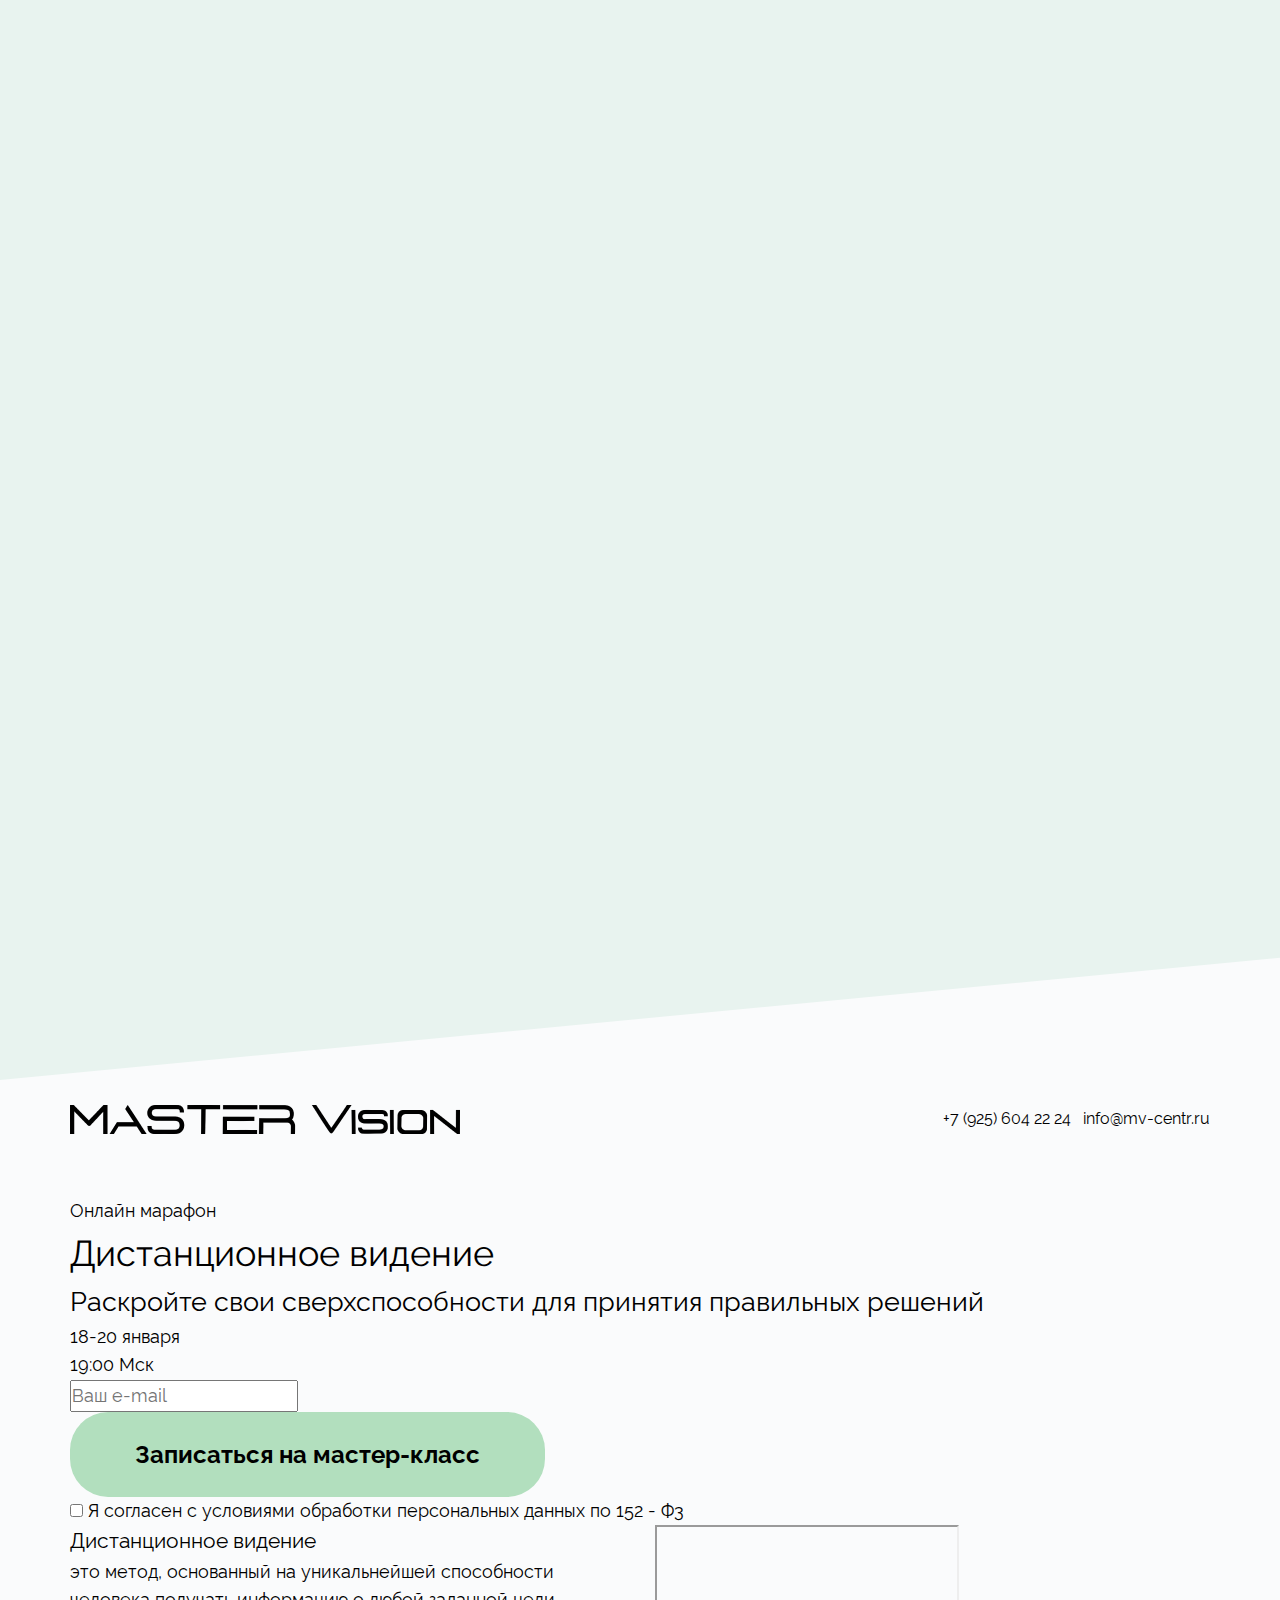
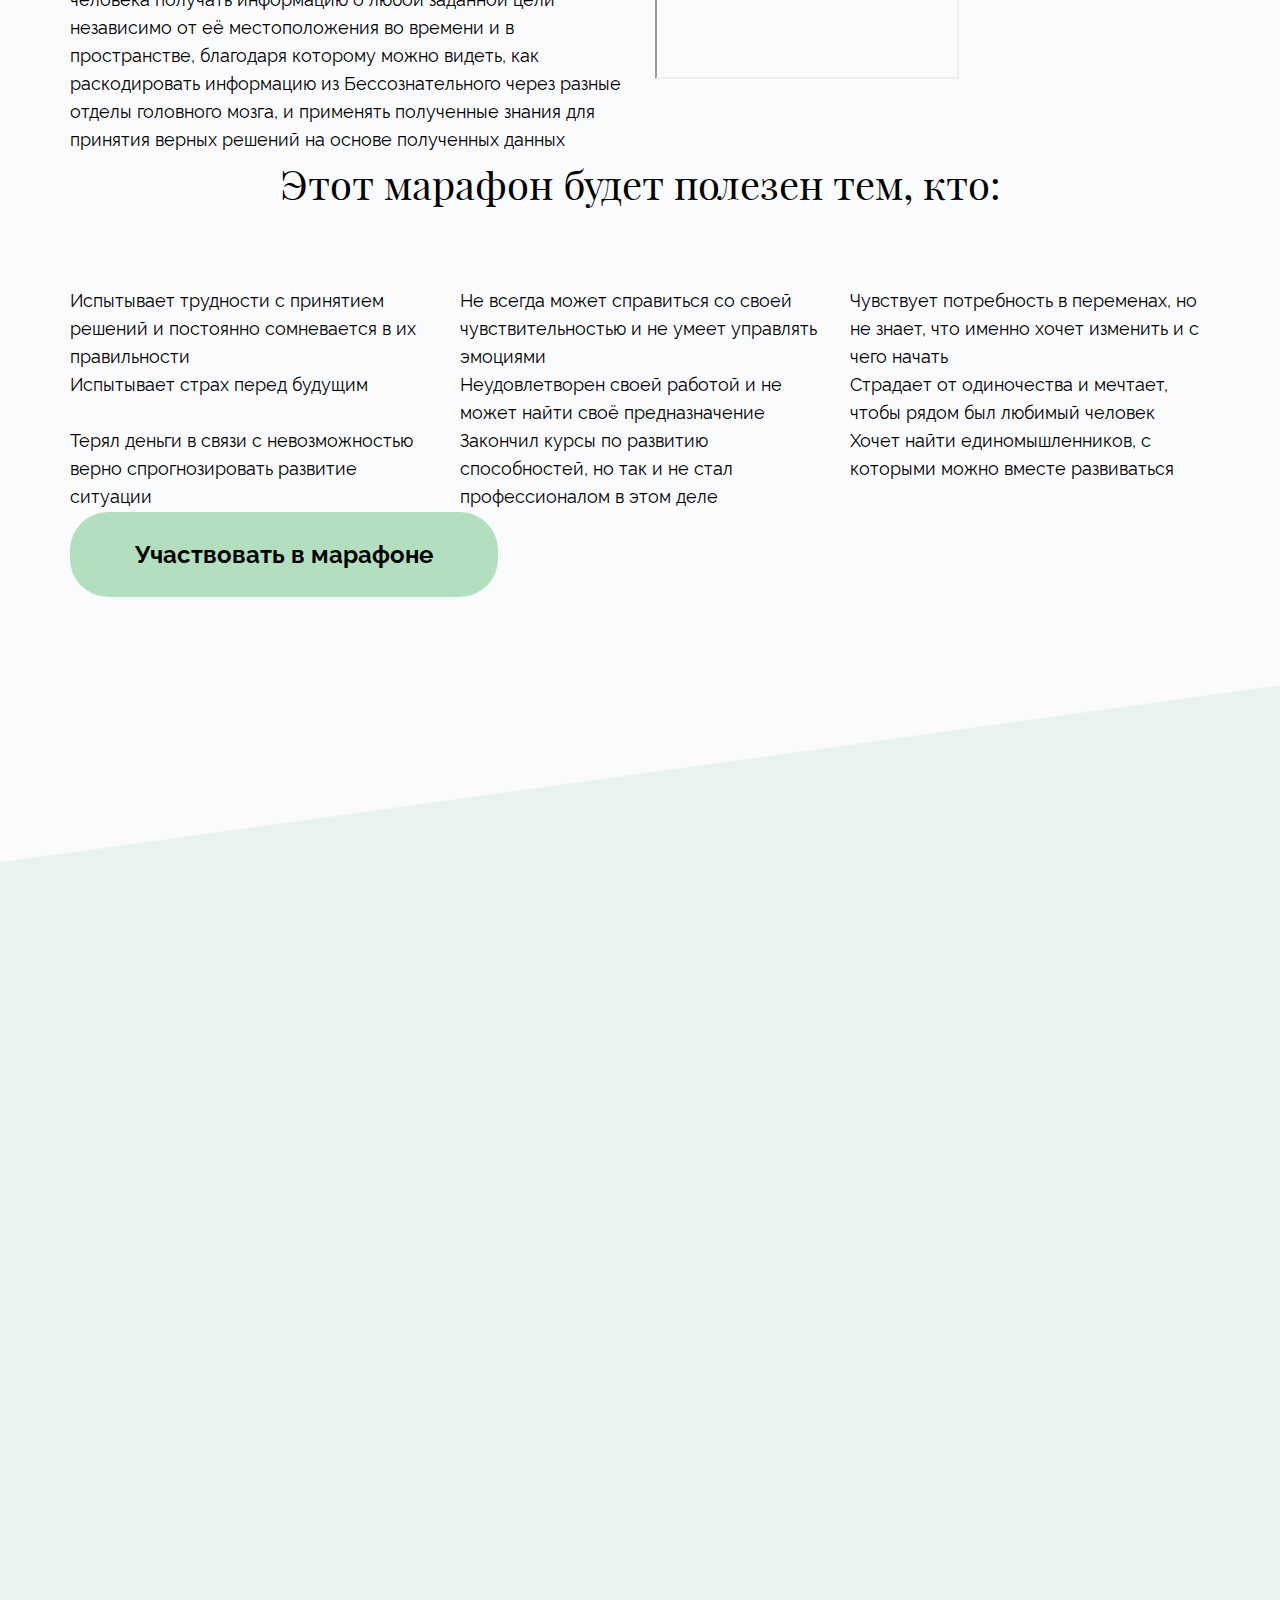
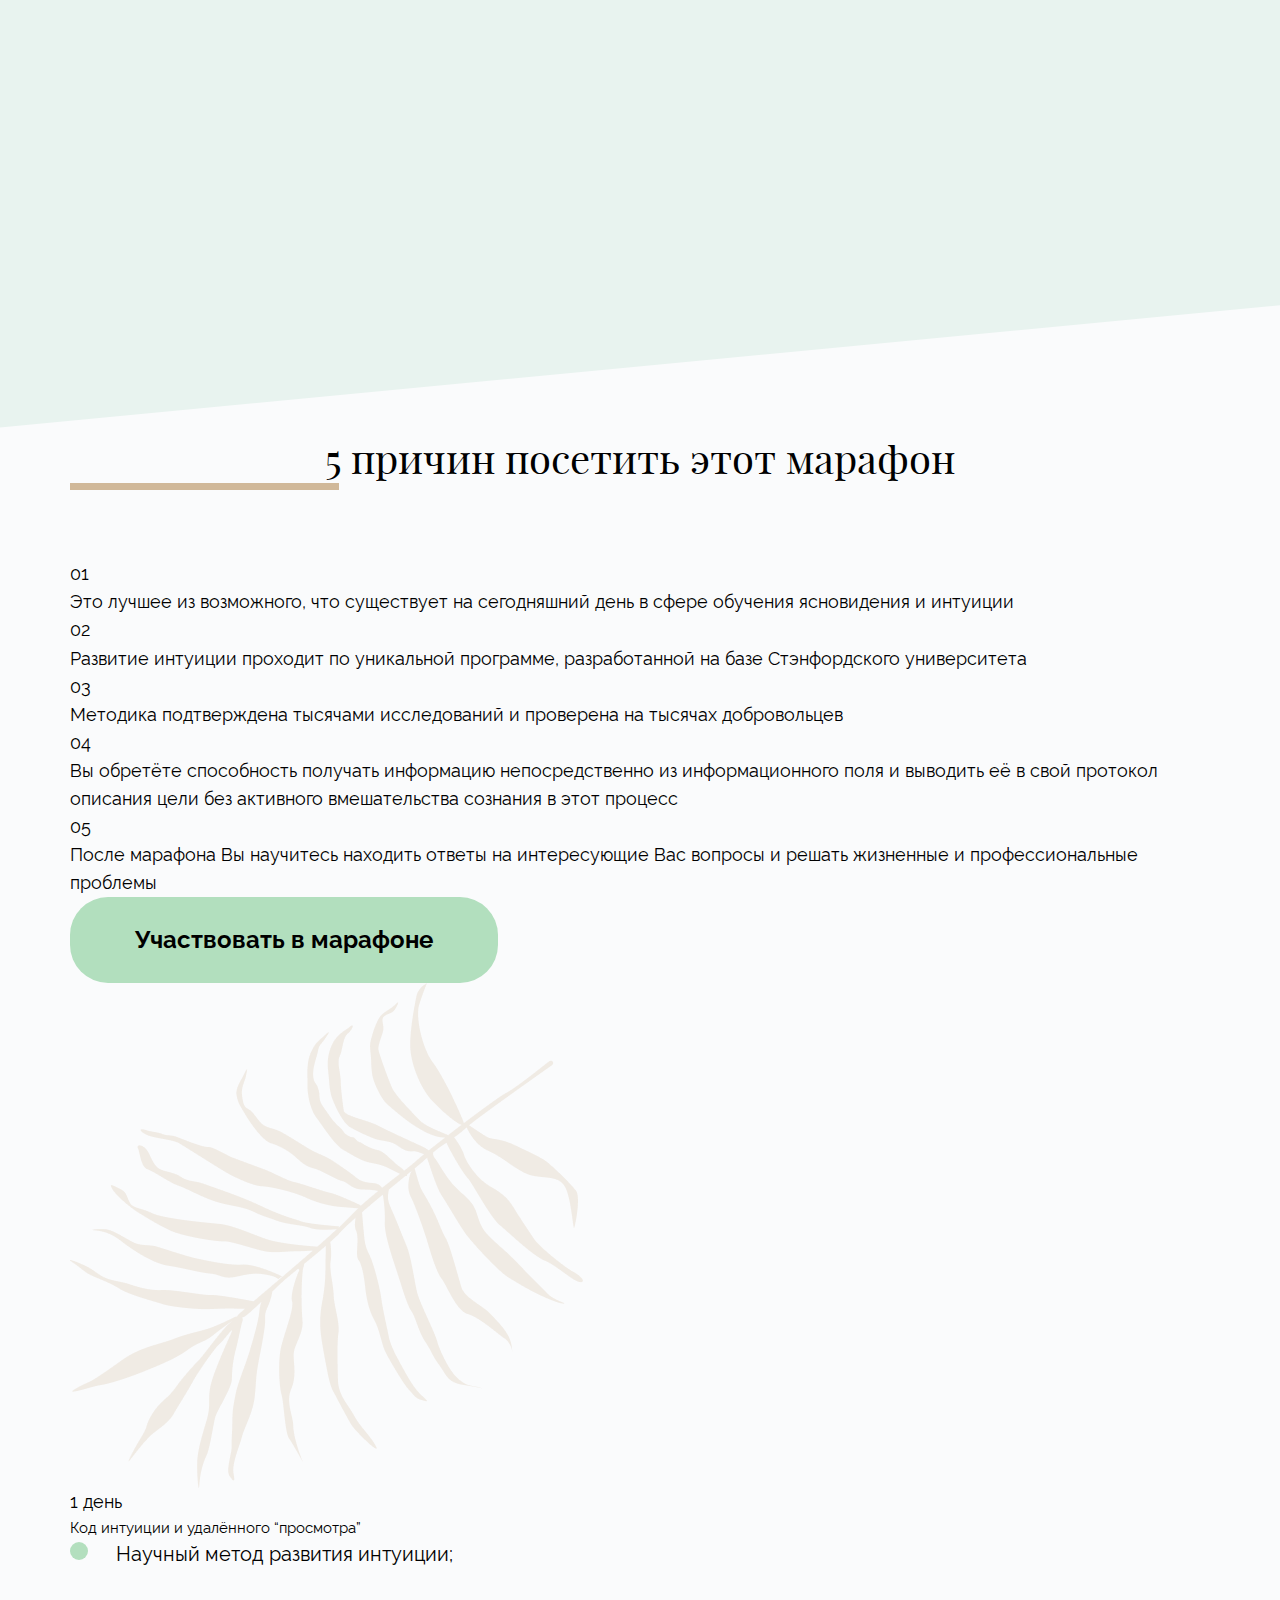
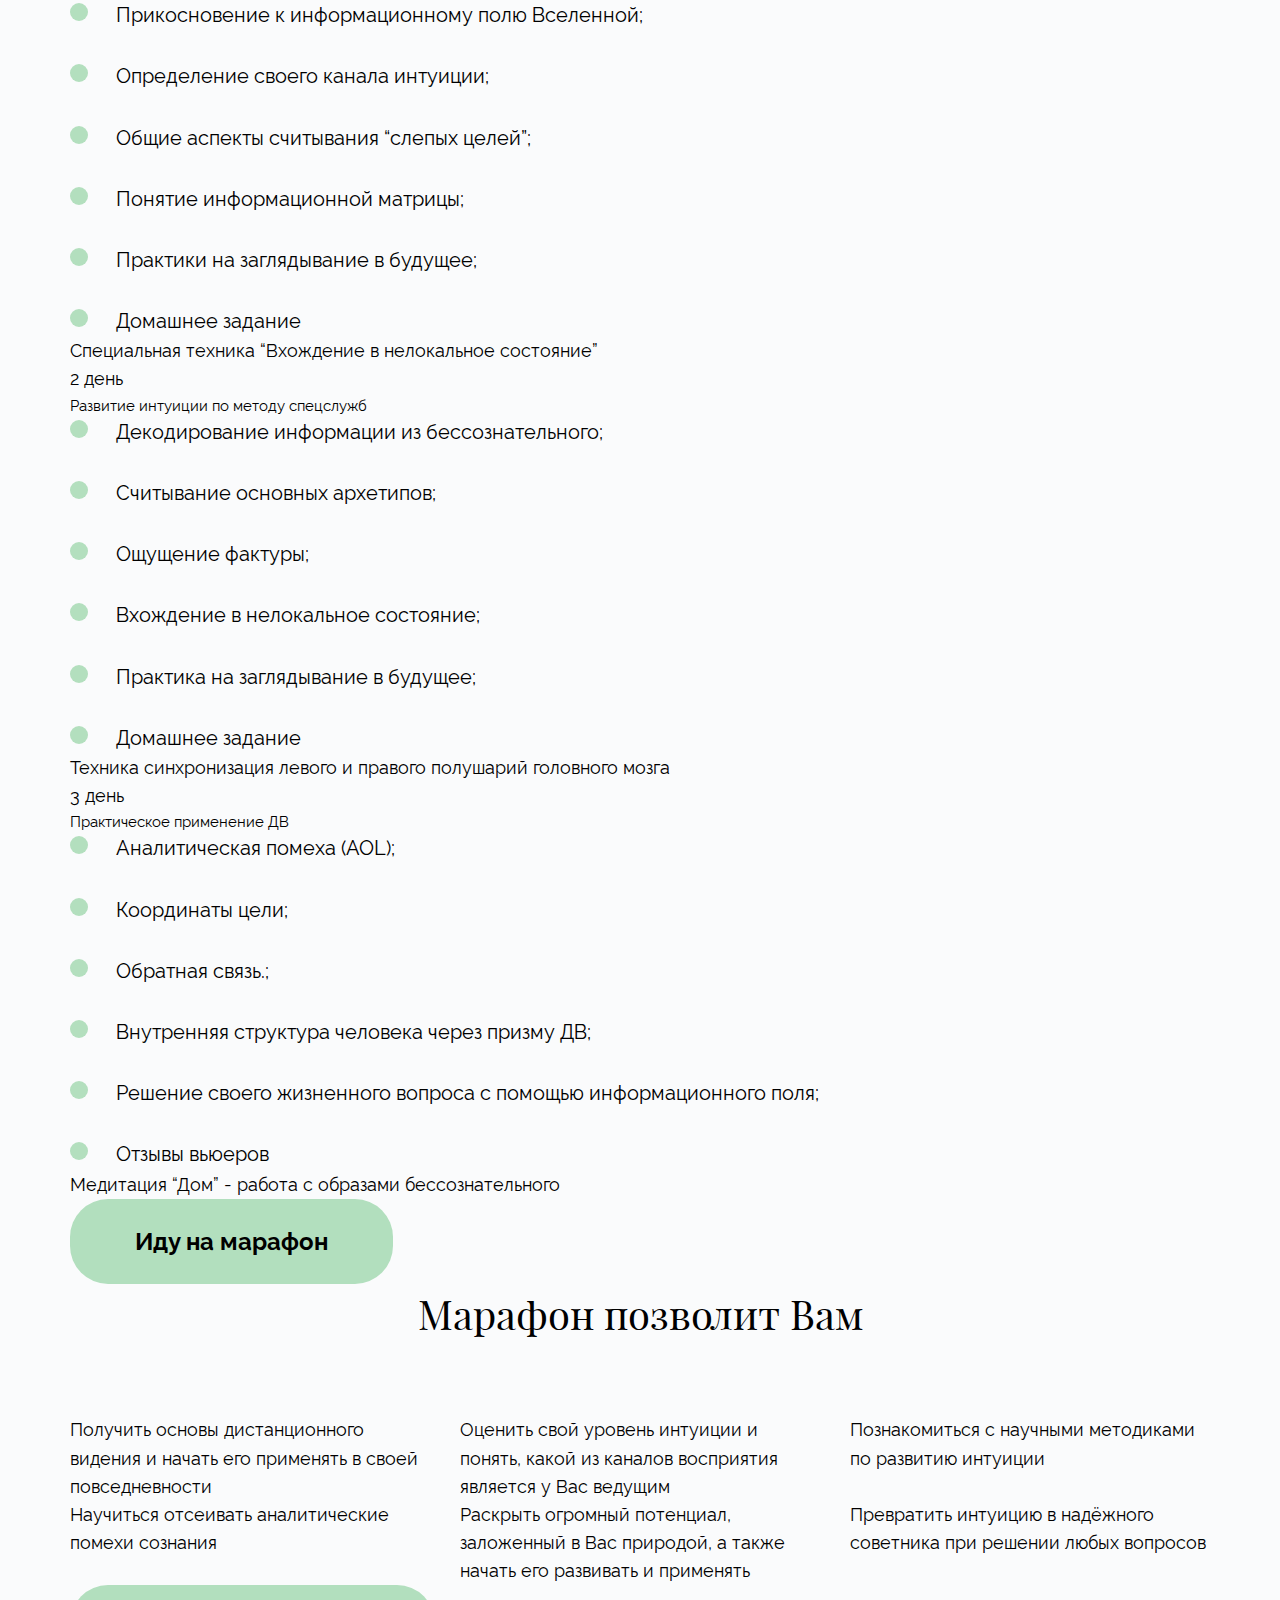
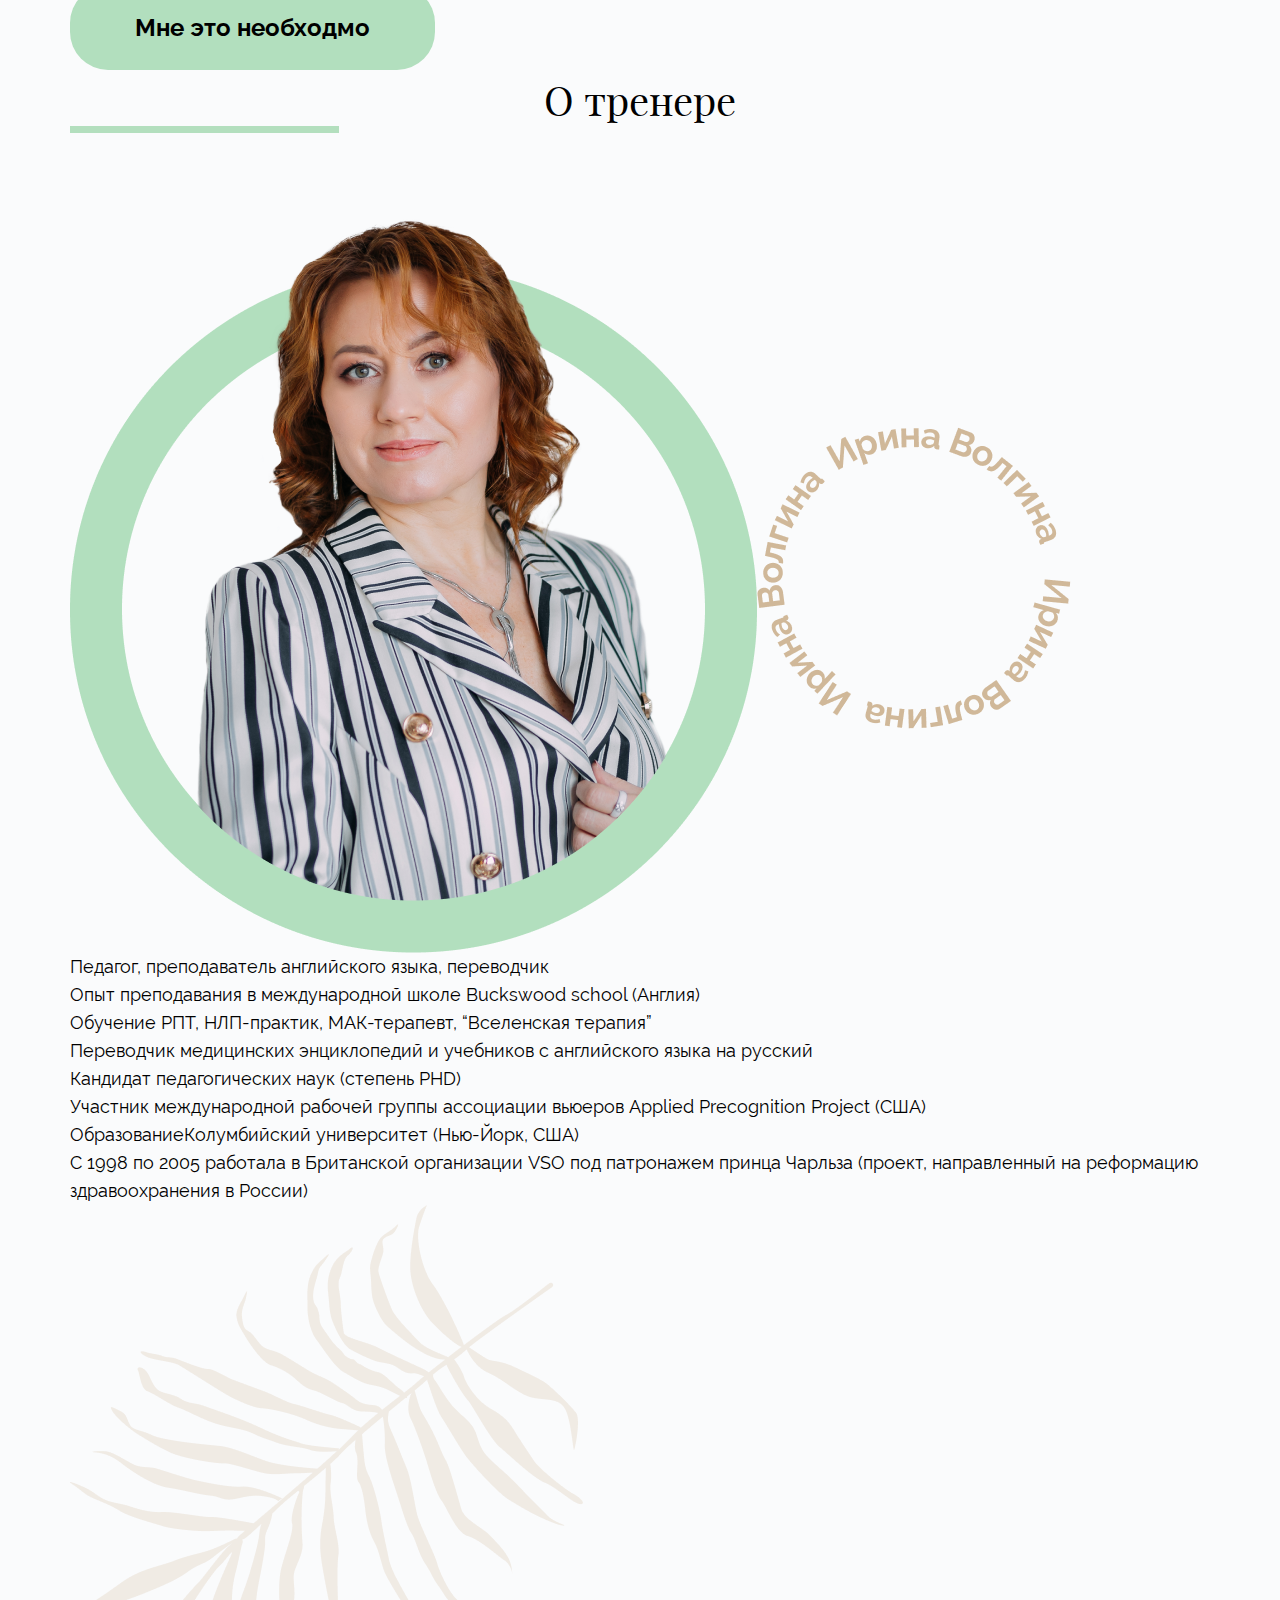
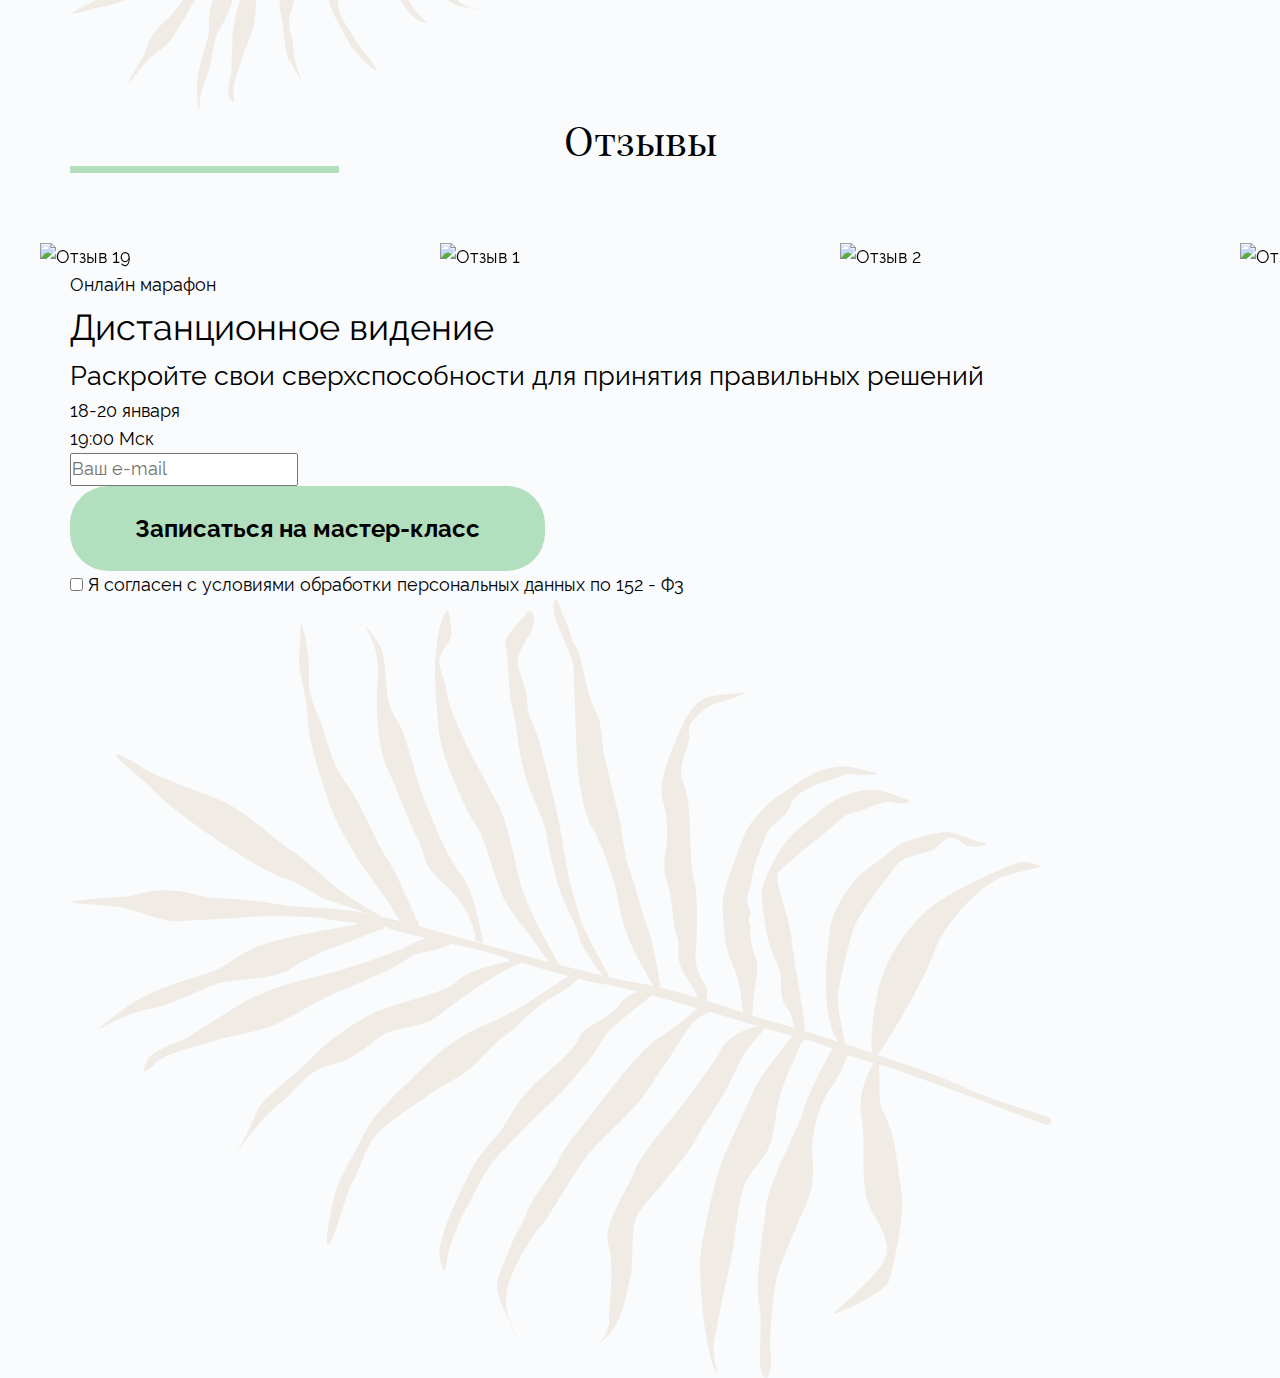
==== commit f07c5e76: "Main page is typeseted" ====
--- a/index.html
+++ b/index.html
@@ -1,34 +1,374 @@
 <!DOCTYPE html>
 <html lang="ru">
   <head>
-    <meta charset="UTF-8"/>
-    <meta name="viewport" content="width=device-width, initial-scale=1.0"/>
-    <meta http-equiv="X-UA-Compatible" content="ie=edge"/>
-    <meta name="referrer" content="no-referrer-when-downgrade"/>
-    <meta property="og:url" content="https://volgina.mymv.ru/remote-vision/"/>
-    <meta property="og:title" content="«Дистанционное видение»"/>
-    <meta property="og:description" content="3-дневный онлайн мастер-класс Ирины Волгиной"/>
-    <meta property="og:image" content="https://volgina.mymv.ru/remote-vision/img/banner.jpg"/>
+    <meta charset="UTF-8">
+    <meta name="viewport" content="width=device-width, initial-scale=1.0">
+    <meta http-equiv="X-UA-Compatible" content="ie=edge">
+    <meta name="referrer" content="no-referrer-when-downgrade">
+    <meta property="og:url" content="https://volgina.mymv.ru/remote-vision/">
+    <meta property="og:title" content="«Дистанционное видение»">
+    <meta property="og:description" content="3-дневный онлайн мастер-класс Ирины Волгиной">
+    <meta property="og:image" content="https://volgina.mymv.ru/remote-vision/img/banner.jpg">
     <title>«Дистанционное видение». 3-дневный онлайн мастер-класс Ирины Волгиной</title>
-    <link rel="icon" type="image/x-icon" href="favicon.ico"/>
-    <link rel="shortcut icon" type="image/x-icon" href="favicon.png"/>
-    <link rel="stylesheet" href="css/styles.min.css"/>
+    <link rel="icon" type="image/x-icon" href="favicon.ico">
+    <link rel="shortcut icon" type="image/x-icon" href="favicon.png">
+    <link rel="stylesheet" href="css/styles.min.css">
     <!-- AutoWebOffice counter -->
     <script type="text/javascript">if (awoUtmData === undefined) {var awoUtmData = awoUtmData || {};awoUtmData['subdomain'] = 'mvcentr';(function() {var d = document.createElement('script'); d.type = 'text/javascript'; d.async = true;d.src = ('https:' == document.location.protocol ? 'https://' : 'http://') + 'mvcentr.autoweboffice.ru/js/utm.js';var s = document.getElementsByTagName('script')[0]; s.parentNode.insertBefore(d, s);})();}</script><!-- /AutoWebOffice counter -->
     <!-- Global site tag (gtag.js) - Google Analytics -->
-    <script async="async" src="https://www.googletagmanager.com/gtag/js?id=UA-130434463-1"></script>
+    <script async src="https://www.googletagmanager.com/gtag/js?id=UA-130434463-1"></script>
     <script>window.dataLayer = window.dataLayer || []; function gtag(){dataLayer.push(arguments);} gtag('js', new Date()); gtag('config', 'UA-130434463-1');</script>
      <!-- Facebook Pixel Code -->
     <script>!function(f,b,e,v,n,t,s){if(f.fbq)return;n=f.fbq=function(){n.callMethod?n.callMethod.apply(n,arguments):n.queue.push(arguments)};if(!f._fbq)f._fbq=n;n.push=n;n.loaded=!0;n.version='2.0';n.queue=[];t=b.createElement(e);t.async=!0;t.src=v;s=b.getElementsByTagName(e)[0];s.parentNode.insertBefore(t,s)}(window, document,'script','https://connect.facebook.net/en_US/fbevents.js');fbq('init', '959949134529383');fbq('track', 'PageView');</script>
-    <noscript><img height="1" width="1" style="display:none" src="https://www.facebook.com/tr?id=959949134529383&ev=PageView&noscript=1"/></noscript><!-- End Facebook Pixel Code --> 
+    <noscript><img height="1" width="1" style="display:none" src="https://www.facebook.com/tr?id=959949134529383&ev=PageView&noscript=1"></noscript><!-- End Facebook Pixel Code --> 
   </head>
   <body>
     <!-- Yandex.Metrika counter -->
     <script type="text/javascript">(function(m,e,t,r,i,k,a){m[i]=m[i]||function(){(m[i].a=m[i].a||[]).push(arguments)}; m[i].l=1*new Date();k=e.createElement(t),a=e.getElementsByTagName(t)[0],k.async=1,k.src=r,a.parentNode.insertBefore(k,a)}) (window, document, "script", "https://cdn.jsdelivr.net/npm/yandex-metrica-watch/tag.js", "ym"); ym(35450015, "init", { clickmap:true, trackLinks:true, accurateTrackBounce:true, webvisor:true });</script>
     <noscript>
-      <div><img src="https://mc.yandex.ru/watch/35450015" style="position:absolute; left:-9999px;" alt=""/></div>
+      <div><img src="https://mc.yandex.ru/watch/35450015" style="position:absolute; left:-9999px;" alt=""></div>
     </noscript><!-- /Yandex.Metrika counter -->
-    <div class="wrapper"></div>
+    <div class="wrapper">
+      <section id="main"><img class="main-bg" src="img/backs/main.svg" alt="Фон главного"/>
+        <header>
+          <div class="container"><a class="header-logo" href="https://mv-centr.ru" target="_blank"><img src="img/images/logo.png" alt="Логотип"></a>
+            <div class="contacts"><a class="contact contact-tel" href="tel:+79256042224" target="_blank">+7 (925) 604 22 24</a><a class="contact contact-email" href="mailto:info@mv-centr.ru" target="_blank">info@mv-centr.ru</a></div>
+          </div>
+        </header>
+        <div class="container">
+          <p class="main-pre">Онлайн марафон</p>
+          <h1 class="main-title">Дистанционное видение</h1>
+          <h2 class="main-subtitle">Раскройте свои сверхспособности для принятия правильных решений</h2>
+          <div class="main-date">
+            <p>18-20 января</p>
+            <p>19:00 Мск</p>
+          </div>
+          <form class="form form-main" action="" method="post" enctype="application/x-www-form-urlencoded" accept-charset="UTF-8">
+            <h3 class="form-title hide">Мастер-класс завершён!</h3>
+            <div class="email-block email-block-form">
+              <input type="hidden" value="1" name="required_fields[email]">
+              <input class="send-input input input-mail input-mail-main" name="Contact[email]" type="text" placeholder="Ваш e-mail">
+            </div>
+            <button class="button button-form button-form-main" type="submit">Записаться на мастер-класс</button>
+            <div class="clearfix"></div>
+            <p class="alert-message"></p>
+            <div class="checking checking-main">
+              <input class="check" type="checkbox" id="check-1">
+              <label class="check-label" for="check-1">Я согласен с <a href="https://mastervision.su/politics-s.pdf" target="_blank">условиями обработки</a> персональных данных по 152 - Ф3</label>
+            </div>
+            <div style="display: none;">
+              <div style="display: none;">
+                <input type="hidden" value="" name="Contact[id_newsletter]">
+              </div><!-- API код канала рекламы -->
+              <input type="hidden" value="0" name="Contact[id_advertising_channel_page]">
+              <input type="hidden" name="formId" value="">
+              <input type="hidden" name="formVc" value="">
+              <input type="hidden" name="_aid" value="">
+              <input type="hidden" name="_vcaid" value="">
+            </div>
+          </form>
+        </div>
+      </section>
+      <section id="video">
+        <div class="container">
+          <div class="row">
+            <div class="col-md-6 col-md-push-6">
+              <div class="video-wrapper-video">
+                <iframe src="https://youtube.com/embed/BfFK1oQaO80?modestbranding=1" allowfullscreen></iframe>
+              </div>
+            </div>
+            <div class="col-md-6 col-md-pull-6">
+              <h3 class="video-title">Дистанционное видение</h3>
+              <p class="general-text">это метод, основанный на уникальнейшей способности человека получать информацию о любой заданной цели независимо от её местоположения во времени и в пространстве, благодаря которому можно видеть, как раскодировать информацию из Бессознательного через разные отделы головного мозга, и применять полученные знания для принятия верных решений на основе полученных данных</p>
+            </div>
+          </div>
+        </div>
+      </section>
+      <section id="for">
+        <div class="container">
+          <h3 class="general-title general-title-brouw">Этот марафон будет полезен тем, кто:</h3>
+          <div class="row">
+                  <div class="col-md-4">
+                    <div class="for-item for-item-1">
+                      <p class="for-item-text">Испытывает трудности с принятием решений и постоянно сомневается в их правильности</p>
+                    </div>
+                  </div>
+                  <div class="col-md-4">
+                    <div class="for-item for-item-2">
+                      <p class="for-item-text">Не всегда может справиться со своей чувствительностью и не умеет управлять эмоциями</p>
+                    </div>
+                  </div>
+                  <div class="col-md-4">
+                    <div class="for-item for-item-3">
+                      <p class="for-item-text">Чувствует потребность в переменах, но не знает, что именно хочет изменить и с чего начать</p>
+                    </div>
+                  </div>
+          </div>
+          <div class="row">
+                  <div class="col-md-4">
+                    <div class="for-item for-item-4">
+                      <p class="for-item-text">Испытывает страх перед будущим</p>
+                    </div>
+                  </div>
+                  <div class="col-md-4">
+                    <div class="for-item for-item-5">
+                      <p class="for-item-text">Неудовлетворен своей работой и не может найти своё предназначение</p>
+                    </div>
+                  </div>
+                  <div class="col-md-4">
+                    <div class="for-item for-item-6">
+                      <p class="for-item-text">Страдает от одиночества и мечтает, чтобы рядом был любимый человек</p>
+                    </div>
+                  </div>
+          </div>
+          <div class="row">
+                  <div class="col-md-4">
+                    <div class="for-item for-item-7">
+                      <p class="for-item-text">Терял деньги в связи с невозможностью верно спрогнозировать развитие ситуации</p>
+                    </div>
+                  </div>
+                  <div class="col-md-4">
+                    <div class="for-item for-item-8">
+                      <p class="for-item-text">Закончил курсы по развитию способностей, но так и не стал профессионалом в этом деле</p>
+                    </div>
+                  </div>
+                  <div class="col-md-4">
+                    <div class="for-item for-item-9">
+                      <p class="for-item-text">Хочет найти единомышленников, с которыми можно вместе развиваться</p>
+                    </div>
+                  </div>
+          </div>
+          <div class="button-wrapper"><a class="button button-up" href="#Modal">Участвовать в марафоне</a></div>
+        </div>
+      </section>
+      <section id="reasons"><img class="reasons-back" src="img/backs/reasons.svg" alt="Фон блока"/>
+        <div class="container">
+          <h3 class="general-title general-title-brown">5 причин посетить этот марафон</h3>
+                <div class="reason reason-1">
+                  <h4 class="reason-title">01</h4>
+                  <p class="reason-text">Это лучшее из возможного, что существует на сегодняшний день в сфере обучения ясновидения и интуиции</p>
+                </div>
+                <div class="reason reason-2">
+                  <h4 class="reason-title">02</h4>
+                  <p class="reason-text">Развитие интуиции проходит по уникальной программе, разработанной на базе Стэнфордского университета</p>
+                </div>
+                <div class="reason reason-3">
+                  <h4 class="reason-title">03</h4>
+                  <p class="reason-text">Методика подтверждена тысячами исследований и проверена на тысячах добровольцев</p>
+                </div>
+                <div class="reason reason-4">
+                  <h4 class="reason-title">04</h4>
+                  <p class="reason-text">Вы обретёте способность получать информацию непосредственно из информационного поля и выводить её в свой протокол описания цели без активного вмешательства сознания в этот процесс</p>
+                </div>
+                <div class="reason reason-5">
+                  <h4 class="reason-title">05</h4>
+                  <p class="reason-text">После марафона Вы научитесь находить ответы на интересующие Вас вопросы и  решать  жизненные и профессиональные проблемы</p>
+                </div>
+          <div class="button-wrapper"><a class="button button-up" href="#Modal">Участвовать в марафоне</a></div>
+        </div>
+      </section>
+      <section id="plan">
+        <div class="container">
+          <div class="content"><img class="plan-img-1" src="img/images/branch-1.png" alt="Ветка"/>
+                  <div class="day day-1">
+                    <h4 class="day-title">1 день</h4>
+                    <h5 class="day-subtitle">Код интуиции и удалённого “просмотра”</h5>
+                    <ul class="general-list">
+                      <li>Научный метод развития интуиции;</li>
+                      <li>Прикосновение к информационному полю Вселенной;</li>
+                      <li>Определение своего канала интуиции;</li>
+                      <li>Общие аспекты считывания “слепых целей”;</li>
+                      <li>Понятие информационной матрицы;</li>
+                      <li>Практики на заглядывание в будущее;</li>
+                      <li>Домашнее задание</li>
+                    </ul>
+                    <div class="day-bonus">
+                      <p class="day-bonus-text">Специальная техника “Вхождение в нелокальное состояние”</p>
+                    </div>
+                  </div>
+                  <div class="day day-2">
+                    <h4 class="day-title">2 день</h4>
+                    <h5 class="day-subtitle">Развитие интуиции по методу спецслужб</h5>
+                    <ul class="general-list">
+                      <li>Декодирование информации из бессознательного;</li>
+                      <li>Считывание основных архетипов;</li>
+                      <li>Ощущение фактуры;</li>
+                      <li>Вхождение в нелокальное состояние;</li>
+                      <li>Практика на заглядывание в будущее;</li>
+                      <li>Домашнее задание</li>
+                    </ul>
+                    <div class="day-bonus">
+                      <p class="day-bonus-text">Техника синхронизация левого и правого полушарий головного мозга</p>
+                    </div>
+                  </div>
+                  <div class="day day-3">
+                    <h4 class="day-title">3 день</h4>
+                    <h5 class="day-subtitle">Практическое применение ДВ</h5>
+                    <ul class="general-list">
+                      <li>Аналитическая помеха (AOL);</li>
+                      <li>Координаты цели;</li>
+                      <li>Обратная связь.;</li>
+                      <li>Внутренняя структура человека через призму ДВ;</li>
+                      <li>Решение своего жизненного вопроса с помощью информационного поля;</li>
+                      <li>Отзывы вьюеров</li>
+                    </ul>
+                    <div class="day-bonus">
+                      <p class="day-bonus-text">Медитация “Дом” - работа с образами бессознательного</p>
+                    </div>
+                  </div>
+            <div class="button-wrapper"><a class="button button-up" href="#Modal">Иду на марафон</a></div>
+          </div>
+        </div>
+      </section>
+      <section id="lets">
+        <div class="container">
+          <h3 class="general-title">Марафон позволит Вам</h3>
+          <div class="row">
+                  <div class="col-md-4">
+                    <div class="lets-item lets-item-1">
+                      <p class="lets-item">Получить основы дистанционного видения и начать его применять в своей повседневности</p>
+                    </div>
+                  </div>
+                  <div class="col-md-4">
+                    <div class="lets-item lets-item-2">
+                      <p class="lets-item">Оценить свой уровень интуиции и понять, какой из каналов восприятия является у Вас ведущим</p>
+                    </div>
+                  </div>
+                  <div class="col-md-4">
+                    <div class="lets-item lets-item-3">
+                      <p class="lets-item">Познакомиться с научными методиками по развитию интуиции</p>
+                    </div>
+                  </div>
+          </div>
+          <div class="row">
+                  <div class="col-md-4">
+                    <div class="lets-item lets-item-4">
+                      <p class="lets-item">Научиться отсеивать аналитические помехи сознания</p>
+                    </div>
+                  </div>
+                  <div class="col-md-4">
+                    <div class="lets-item lets-item-5">
+                      <p class="lets-item">Раскрыть огромный потенциал, заложенный в Вас природой, а также начать его развивать и применять</p>
+                    </div>
+                  </div>
+                  <div class="col-md-4">
+                    <div class="lets-item lets-item-6">
+                      <p class="lets-item">Превратить интуицию в надёжного советника при решении любых вопросов</p>
+                    </div>
+                  </div>
+          </div>
+          <div class="button-wrapper"><a class="button button-up" href="#Modal">Мне это необходмо</a></div>
+        </div>
+      </section>
+      <section id="author">
+        <div class="container">
+          <h3 class="general-title general-title-green">О тренере</h3>
+          <div class="content">
+            <div class="auhtor-img"><img class="author-img-1" src="img/images/irina.png" alt="Ирина Волгина"/><img class="author-img-2" src="img/images/irina-name.png" alt="Ирина Волгина"/>
+            </div>
+                  <div class="author-item author-item-1">
+                    <p class="author-item-text">Педагог, преподаватель  английского языка, переводчик</p>
+                  </div>
+                  <div class="author-item author-item-2">
+                    <p class="author-item-text">Опыт преподавания в международной школе Buckswood school (Англия)</p>
+                  </div>
+                  <div class="author-item author-item-3">
+                    <p class="author-item-text">Обучение РПТ, НЛП-практик, МАК-терапевт, “Вселенская терапия”</p>
+                  </div>
+                  <div class="author-item author-item-4">
+                    <p class="author-item-text">Переводчик медицинских энциклопедий и учебников с английского языка на русский</p>
+                  </div>
+                  <div class="author-item author-item-5">
+                    <p class="author-item-text">Кандидат педагогических наук (степень PHD)</p>
+                  </div>
+                  <div class="author-item author-item-6">
+                    <p class="author-item-text">Участник международной рабочей группы ассоциации вьюеров Applied Precognition Project (США)</p>
+                  </div>
+                  <div class="author-item author-item-7">
+                    <p class="author-item-text"><span>Образование</span>Колумбийский университет (Нью-Йорк, США)</p>
+                  </div>
+                  <div class="author-item author-item-8">
+                    <p class="author-item-text">С 1998 по 2005 работала в Британской организации VSO под патронажем принца Чарльза (проект, направленный на реформацию  здравоохранения в России)</p>
+                  </div><img class="general-img-author-1" src="img/images/branch-1.png" alt="Ветка"/>
+          </div>
+        </div>
+      </section>
+      <section id="revs">
+        <div class="container">
+          <h3 class="general-title general-title-green">Отзывы</h3>
+        </div>
+        <div class="revs-slider-text"><a class="text-rev-link" href="img/revs/rev-1.jpg" data-fancybox="text-revs"><img class="text-rev-img" src="img/revs/rev-1.min.png" alt="Отзыв 1"></a><a class="text-rev-link" href="img/revs/rev-2.jpg" data-fancybox="text-revs"><img class="text-rev-img" src="img/revs/rev-2.min.png" alt="Отзыв 2"></a><a class="text-rev-link" href="img/revs/rev-3.jpg" data-fancybox="text-revs"><img class="text-rev-img" src="img/revs/rev-3.min.png" alt="Отзыв 3"></a><a class="text-rev-link" href="img/revs/rev-4.jpg" data-fancybox="text-revs"><img class="text-rev-img" src="img/revs/rev-4.min.png" alt="Отзыв 4"></a><a class="text-rev-link" href="img/revs/rev-5.jpg" data-fancybox="text-revs"><img class="text-rev-img" src="img/revs/rev-5.min.png" alt="Отзыв 5"></a><a class="text-rev-link" href="img/revs/rev-6.jpg" data-fancybox="text-revs"><img class="text-rev-img" src="img/revs/rev-6.min.png" alt="Отзыв 6"></a><a class="text-rev-link" href="img/revs/rev-7.jpg" data-fancybox="text-revs"><img class="text-rev-img" src="img/revs/rev-7.min.png" alt="Отзыв 7"></a><a class="text-rev-link" href="img/revs/rev-8.jpg" data-fancybox="text-revs"><img class="text-rev-img" src="img/revs/rev-8.min.png" alt="Отзыв 8"></a><a class="text-rev-link" href="img/revs/rev-9.jpg" data-fancybox="text-revs"><img class="text-rev-img" src="img/revs/rev-9.min.png" alt="Отзыв 9"></a><a class="text-rev-link" href="img/revs/rev-10.jpg" data-fancybox="text-revs"><img class="text-rev-img" src="img/revs/rev-10.min.png" alt="Отзыв 10"></a><a class="text-rev-link" href="img/revs/rev-11.jpg" data-fancybox="text-revs"><img class="text-rev-img" src="img/revs/rev-11.min.png" alt="Отзыв 11"></a><a class="text-rev-link" href="img/revs/rev-12.jpg" data-fancybox="text-revs"><img class="text-rev-img" src="img/revs/rev-12.min.png" alt="Отзыв 12"></a><a class="text-rev-link" href="img/revs/rev-13.jpg" data-fancybox="text-revs"><img class="text-rev-img" src="img/revs/rev-13.min.png" alt="Отзыв 13"></a><a class="text-rev-link" href="img/revs/rev-14.jpg" data-fancybox="text-revs"><img class="text-rev-img" src="img/revs/rev-14.min.png" alt="Отзыв 14"></a><a class="text-rev-link" href="img/revs/rev-15.jpg" data-fancybox="text-revs"><img class="text-rev-img" src="img/revs/rev-15.min.png" alt="Отзыв 15"></a><a class="text-rev-link" href="img/revs/rev-16.jpg" data-fancybox="text-revs"><img class="text-rev-img" src="img/revs/rev-16.min.png" alt="Отзыв 16"></a><a class="text-rev-link" href="img/revs/rev-17.jpg" data-fancybox="text-revs"><img class="text-rev-img" src="img/revs/rev-17.min.png" alt="Отзыв 17"></a><a class="text-rev-link" href="img/revs/rev-18.jpg" data-fancybox="text-revs"><img class="text-rev-img" src="img/revs/rev-18.min.png" alt="Отзыв 18"></a><a class="text-rev-link" href="img/revs/rev-19.jpg" data-fancybox="text-revs"><img class="text-rev-img" src="img/revs/rev-19.min.png" alt="Отзыв 19"></a>
+        </div>
+      </section>
+      <section id="last">
+        <div class="container">
+          <div class="content">
+            <p class="main-pre">Онлайн марафон</p>
+            <h1 class="main-title">Дистанционное видение</h1>
+            <h2 class="main-subtitle">Раскройте свои сверхспособности для принятия правильных решений</h2>
+            <div class="main-date">
+              <p>18-20 января</p>
+              <p>19:00 Мск</p>
+            </div>
+            <form class="form form-main" action="" method="post" enctype="application/x-www-form-urlencoded" accept-charset="UTF-8">
+              <h3 class="form-title hide">Мастер-класс завершён!</h3>
+              <div class="email-block email-block-form">
+                <input type="hidden" value="1" name="required_fields[email]">
+                <input class="send-input input input-mail input-mail-main" name="Contact[email]" type="text" placeholder="Ваш e-mail">
+              </div>
+              <button class="button button-form button-form-main" type="submit">Записаться на мастер-класс</button>
+              <div class="clearfix"></div>
+              <p class="alert-message"></p>
+              <div class="checking checking-main">
+                <input class="check" type="checkbox" id="check-2">
+                <label class="check-label" for="check-2">Я согласен с <a href="https://mastervision.su/politics-s.pdf" target="_blank">условиями обработки</a> персональных данных по 152 - Ф3</label>
+              </div>
+              <div style="display: none;">
+                <div style="display: none;">
+                  <input type="hidden" value="" name="Contact[id_newsletter]">
+                </div><!-- API код канала рекламы -->
+                <input type="hidden" value="0" name="Contact[id_advertising_channel_page]">
+                <input type="hidden" name="formId" value="">
+                <input type="hidden" name="formVc" value="">
+                <input type="hidden" name="_aid" value="">
+                <input type="hidden" name="_vcaid" value="">
+              </div>
+            </form><img class="last-img-1" src="img/images/branch-2.png" alt="Ветка"/>
+          </div>
+        </div>
+      </section>
+      <div class="white-popup mfp-hide" id="Modal">
+        <div class="modal-content">
+          <h3 class="modal-title hide">Мастер-класс завершён!</h3>
+          <h3 class="modal-title">Регистрируйтесь прямо сейчас - это бесплатно</h3>
+          <form class="form form-modal" action="" method="post" enctype="application/x-www-form-urlencoded" accept-charset="UTF-8">
+            <div class="email-block email-block-form">
+              <input type="hidden" value="1" name="required_fields[email]">
+              <input class="input input-mail input-mail-modal" name="Contact[email]" type="text" placeholder="Ваш email">
+            </div>
+            <div class="button-wrapper-center">
+              <button class="button button-form button-form-modal" type="submit">Записаться на мастер-класс</button>
+            </div>
+            <div class="clearfix"></div>
+            <p class="alert-message"></p>
+            <div class="checking checking-modal">
+              <input class="check" type="checkbox" id="check-m">
+              <label class="check-label" for="check-m">Я согласен с <a href="https://mastervision.su/politics-s.pdf" target="_blank">условиями обработки</a> персональных данных по 152 - Ф3</label>
+            </div>
+            <div style="display: none;">
+              <div style="display: none;">
+                <input type="hidden" value="" name="Contact[id_newsletter]">
+              </div><!-- API код канала рекламы -->
+              <input type="hidden" value="0" name="Contact[id_advertising_channel_page]">
+              <input type="hidden" name="formId" value="">
+              <input type="hidden" name="formVc" value="">
+              <input type="hidden" name="_aid" value="">
+              <input type="hidden" name="_vcaid" value="">
+            </div>
+          </form>
+        </div>
+      </div>
+    </div>
     <script src="js/libs.min.js"></script>
     <script src="js/scripts.js"></script>
   </body>
--- a/css/styles.min.css
+++ b/css/styles.min.css
@@ -5,4 +5,4 @@
  * Bootstrap v3.4.1 (https://getbootstrap.com/)
  * Copyright 2011-2019 Twitter, Inc.
  * Licensed under MIT (https://github.com/twbs/bootstrap/blob/master/LICENSE)
- *//*! normalize.css v3.0.3 | MIT License | github.com/necolas/normalize.css */html{font-family:sans-serif;-ms-text-size-adjust:100%;-webkit-text-size-adjust:100%}body{margin:0}article,aside,details,figcaption,figure,footer,header,hgroup,main,menu,nav,section,summary{display:block}audio,canvas,progress,video{display:inline-block;vertical-align:baseline}audio:not([controls]){display:none;height:0}[hidden],template{display:none}a{background-color:transparent}a:active,a:hover{outline:0}abbr[title]{border-bottom:none;text-decoration:underline;-webkit-text-decoration:underline dotted;-moz-text-decoration:underline dotted;text-decoration:underline dotted}b,strong{font-weight:bold}dfn{font-style:italic}h1{font-size:2em;margin:0.67em 0}mark{background:#ff0;color:#000}small{font-size:80%}sub,sup{font-size:75%;line-height:0;position:relative;vertical-align:baseline}sup{top:-0.5em}sub{bottom:-0.25em}img{border:0}svg:not(:root){overflow:hidden}figure{margin:1em 40px}hr{-webkit-box-sizing:content-box;-moz-box-sizing:content-box;box-sizing:content-box;height:0}pre{overflow:auto}code,kbd,pre,samp{font-family:monospace,monospace;font-size:1em}button,input,optgroup,select,textarea{color:inherit;font:inherit;margin:0}button{overflow:visible}button,select{text-transform:none}button,html input[type=button],input[type=reset],input[type=submit]{-webkit-appearance:button;cursor:pointer}button[disabled],html input[disabled]{cursor:default}button::-moz-focus-inner,input::-moz-focus-inner{border:0;padding:0}input{line-height:normal}input[type=checkbox],input[type=radio]{-webkit-box-sizing:border-box;-moz-box-sizing:border-box;box-sizing:border-box;padding:0}input[type=number]::-webkit-inner-spin-button,input[type=number]::-webkit-outer-spin-button{height:auto}input[type=search]{-webkit-appearance:textfield;-webkit-box-sizing:content-box;-moz-box-sizing:content-box;box-sizing:content-box}input[type=search]::-webkit-search-cancel-button,input[type=search]::-webkit-search-decoration{-webkit-appearance:none}fieldset{border:1px solid #c0c0c0;margin:0 2px;padding:0.35em 0.625em 0.75em}legend{border:0;padding:0}textarea{overflow:auto}optgroup{font-weight:bold}table{border-collapse:collapse;border-spacing:0}td,th{padding:0}*{-webkit-box-sizing:border-box;-moz-box-sizing:border-box;box-sizing:border-box}:after,:before{-webkit-box-sizing:border-box;-moz-box-sizing:border-box;box-sizing:border-box}html{font-size:10px;-webkit-tap-highlight-color:rgba(0,0,0,0)}body{font-family:"Helvetica Neue",Helvetica,Arial,sans-serif;font-size:14px;line-height:1.42857143;color:#333;background-color:#fff}button,input,select,textarea{font-family:inherit;font-size:inherit;line-height:inherit}a{color:#337ab7;text-decoration:none}a:focus,a:hover{color:#23527c;text-decoration:underline}a:focus{outline:5px auto -webkit-focus-ring-color;outline-offset:-2px}figure{margin:0}img{vertical-align:middle}.img-responsive{display:block;max-width:100%;height:auto}.img-rounded{-webkit-border-radius:6px;-moz-border-radius:6px;border-radius:6px}.img-thumbnail{padding:4px;line-height:1.42857143;background-color:#fff;border:1px solid #ddd;-webkit-border-radius:4px;-moz-border-radius:4px;border-radius:4px;-webkit-transition:all .2s ease-in-out;-o-transition:all .2s ease-in-out;-moz-transition:all .2s ease-in-out;transition:all .2s ease-in-out;display:inline-block;max-width:100%;height:auto}.img-circle{-webkit-border-radius:50%;-moz-border-radius:50%;border-radius:50%}hr{margin-top:20px;margin-bottom:20px;border:0;border-top:1px solid #eee}.sr-only{position:absolute;width:1px;height:1px;padding:0;margin:-1px;overflow:hidden;clip:rect(0,0,0,0);border:0}.sr-only-focusable:active,.sr-only-focusable:focus{position:static;width:auto;height:auto;margin:0;overflow:visible;clip:auto}[role=button]{cursor:pointer}.container{padding-right:15px;padding-left:15px;margin-right:auto;margin-left:auto}@media (min-width:768px){.container{width:750px}}@media (min-width:992px){.container{width:970px}}@media (min-width:1200px){.container{width:1170px}}.container-fluid{padding-right:15px;padding-left:15px;margin-right:auto;margin-left:auto}.row{margin-right:-15px;margin-left:-15px}.row-no-gutters{margin-right:0;margin-left:0}.row-no-gutters [class*=col-]{padding-right:0;padding-left:0}.col-lg-1,.col-lg-2,.col-lg-3,.col-lg-4,.col-lg-5,.col-lg-6,.col-lg-7,.col-lg-8,.col-lg-9,.col-lg-10,.col-lg-11,.col-lg-12,.col-md-1,.col-md-2,.col-md-3,.col-md-4,.col-md-5,.col-md-6,.col-md-7,.col-md-8,.col-md-9,.col-md-10,.col-md-11,.col-md-12,.col-sm-1,.col-sm-2,.col-sm-3,.col-sm-4,.col-sm-5,.col-sm-6,.col-sm-7,.col-sm-8,.col-sm-9,.col-sm-10,.col-sm-11,.col-sm-12,.col-xs-1,.col-xs-2,.col-xs-3,.col-xs-4,.col-xs-5,.col-xs-6,.col-xs-7,.col-xs-8,.col-xs-9,.col-xs-10,.col-xs-11,.col-xs-12{position:relative;min-height:1px;padding-right:15px;padding-left:15px}.col-xs-1,.col-xs-2,.col-xs-3,.col-xs-4,.col-xs-5,.col-xs-6,.col-xs-7,.col-xs-8,.col-xs-9,.col-xs-10,.col-xs-11,.col-xs-12{float:left}.col-xs-12{width:100%}.col-xs-11{width:91.66666667%}.col-xs-10{width:83.33333333%}.col-xs-9{width:75%}.col-xs-8{width:66.66666667%}.col-xs-7{width:58.33333333%}.col-xs-6{width:50%}.col-xs-5{width:41.66666667%}.col-xs-4{width:33.33333333%}.col-xs-3{width:25%}.col-xs-2{width:16.66666667%}.col-xs-1{width:8.33333333%}.col-xs-pull-12{right:100%}.col-xs-pull-11{right:91.66666667%}.col-xs-pull-10{right:83.33333333%}.col-xs-pull-9{right:75%}.col-xs-pull-8{right:66.66666667%}.col-xs-pull-7{right:58.33333333%}.col-xs-pull-6{right:50%}.col-xs-pull-5{right:41.66666667%}.col-xs-pull-4{right:33.33333333%}.col-xs-pull-3{right:25%}.col-xs-pull-2{right:16.66666667%}.col-xs-pull-1{right:8.33333333%}.col-xs-pull-0{right:auto}.col-xs-push-12{left:100%}.col-xs-push-11{left:91.66666667%}.col-xs-push-10{left:83.33333333%}.col-xs-push-9{left:75%}.col-xs-push-8{left:66.66666667%}.col-xs-push-7{left:58.33333333%}.col-xs-push-6{left:50%}.col-xs-push-5{left:41.66666667%}.col-xs-push-4{left:33.33333333%}.col-xs-push-3{left:25%}.col-xs-push-2{left:16.66666667%}.col-xs-push-1{left:8.33333333%}.col-xs-push-0{left:auto}.col-xs-offset-12{margin-left:100%}.col-xs-offset-11{margin-left:91.66666667%}.col-xs-offset-10{margin-left:83.33333333%}.col-xs-offset-9{margin-left:75%}.col-xs-offset-8{margin-left:66.66666667%}.col-xs-offset-7{margin-left:58.33333333%}.col-xs-offset-6{margin-left:50%}.col-xs-offset-5{margin-left:41.66666667%}.col-xs-offset-4{margin-left:33.33333333%}.col-xs-offset-3{margin-left:25%}.col-xs-offset-2{margin-left:16.66666667%}.col-xs-offset-1{margin-left:8.33333333%}.col-xs-offset-0{margin-left:0}@media (min-width:768px){.col-sm-1,.col-sm-2,.col-sm-3,.col-sm-4,.col-sm-5,.col-sm-6,.col-sm-7,.col-sm-8,.col-sm-9,.col-sm-10,.col-sm-11,.col-sm-12{float:left}.col-sm-12{width:100%}.col-sm-11{width:91.66666667%}.col-sm-10{width:83.33333333%}.col-sm-9{width:75%}.col-sm-8{width:66.66666667%}.col-sm-7{width:58.33333333%}.col-sm-6{width:50%}.col-sm-5{width:41.66666667%}.col-sm-4{width:33.33333333%}.col-sm-3{width:25%}.col-sm-2{width:16.66666667%}.col-sm-1{width:8.33333333%}.col-sm-pull-12{right:100%}.col-sm-pull-11{right:91.66666667%}.col-sm-pull-10{right:83.33333333%}.col-sm-pull-9{right:75%}.col-sm-pull-8{right:66.66666667%}.col-sm-pull-7{right:58.33333333%}.col-sm-pull-6{right:50%}.col-sm-pull-5{right:41.66666667%}.col-sm-pull-4{right:33.33333333%}.col-sm-pull-3{right:25%}.col-sm-pull-2{right:16.66666667%}.col-sm-pull-1{right:8.33333333%}.col-sm-pull-0{right:auto}.col-sm-push-12{left:100%}.col-sm-push-11{left:91.66666667%}.col-sm-push-10{left:83.33333333%}.col-sm-push-9{left:75%}.col-sm-push-8{left:66.66666667%}.col-sm-push-7{left:58.33333333%}.col-sm-push-6{left:50%}.col-sm-push-5{left:41.66666667%}.col-sm-push-4{left:33.33333333%}.col-sm-push-3{left:25%}.col-sm-push-2{left:16.66666667%}.col-sm-push-1{left:8.33333333%}.col-sm-push-0{left:auto}.col-sm-offset-12{margin-left:100%}.col-sm-offset-11{margin-left:91.66666667%}.col-sm-offset-10{margin-left:83.33333333%}.col-sm-offset-9{margin-left:75%}.col-sm-offset-8{margin-left:66.66666667%}.col-sm-offset-7{margin-left:58.33333333%}.col-sm-offset-6{margin-left:50%}.col-sm-offset-5{margin-left:41.66666667%}.col-sm-offset-4{margin-left:33.33333333%}.col-sm-offset-3{margin-left:25%}.col-sm-offset-2{margin-left:16.66666667%}.col-sm-offset-1{margin-left:8.33333333%}.col-sm-offset-0{margin-left:0}}@media (min-width:992px){.col-md-1,.col-md-2,.col-md-3,.col-md-4,.col-md-5,.col-md-6,.col-md-7,.col-md-8,.col-md-9,.col-md-10,.col-md-11,.col-md-12{float:left}.col-md-12{width:100%}.col-md-11{width:91.66666667%}.col-md-10{width:83.33333333%}.col-md-9{width:75%}.col-md-8{width:66.66666667%}.col-md-7{width:58.33333333%}.col-md-6{width:50%}.col-md-5{width:41.66666667%}.col-md-4{width:33.33333333%}.col-md-3{width:25%}.col-md-2{width:16.66666667%}.col-md-1{width:8.33333333%}.col-md-pull-12{right:100%}.col-md-pull-11{right:91.66666667%}.col-md-pull-10{right:83.33333333%}.col-md-pull-9{right:75%}.col-md-pull-8{right:66.66666667%}.col-md-pull-7{right:58.33333333%}.col-md-pull-6{right:50%}.col-md-pull-5{right:41.66666667%}.col-md-pull-4{right:33.33333333%}.col-md-pull-3{right:25%}.col-md-pull-2{right:16.66666667%}.col-md-pull-1{right:8.33333333%}.col-md-pull-0{right:auto}.col-md-push-12{left:100%}.col-md-push-11{left:91.66666667%}.col-md-push-10{left:83.33333333%}.col-md-push-9{left:75%}.col-md-push-8{left:66.66666667%}.col-md-push-7{left:58.33333333%}.col-md-push-6{left:50%}.col-md-push-5{left:41.66666667%}.col-md-push-4{left:33.33333333%}.col-md-push-3{left:25%}.col-md-push-2{left:16.66666667%}.col-md-push-1{left:8.33333333%}.col-md-push-0{left:auto}.col-md-offset-12{margin-left:100%}.col-md-offset-11{margin-left:91.66666667%}.col-md-offset-10{margin-left:83.33333333%}.col-md-offset-9{margin-left:75%}.col-md-offset-8{margin-left:66.66666667%}.col-md-offset-7{margin-left:58.33333333%}.col-md-offset-6{margin-left:50%}.col-md-offset-5{margin-left:41.66666667%}.col-md-offset-4{margin-left:33.33333333%}.col-md-offset-3{margin-left:25%}.col-md-offset-2{margin-left:16.66666667%}.col-md-offset-1{margin-left:8.33333333%}.col-md-offset-0{margin-left:0}}@media (min-width:1200px){.col-lg-1,.col-lg-2,.col-lg-3,.col-lg-4,.col-lg-5,.col-lg-6,.col-lg-7,.col-lg-8,.col-lg-9,.col-lg-10,.col-lg-11,.col-lg-12{float:left}.col-lg-12{width:100%}.col-lg-11{width:91.66666667%}.col-lg-10{width:83.33333333%}.col-lg-9{width:75%}.col-lg-8{width:66.66666667%}.col-lg-7{width:58.33333333%}.col-lg-6{width:50%}.col-lg-5{width:41.66666667%}.col-lg-4{width:33.33333333%}.col-lg-3{width:25%}.col-lg-2{width:16.66666667%}.col-lg-1{width:8.33333333%}.col-lg-pull-12{right:100%}.col-lg-pull-11{right:91.66666667%}.col-lg-pull-10{right:83.33333333%}.col-lg-pull-9{right:75%}.col-lg-pull-8{right:66.66666667%}.col-lg-pull-7{right:58.33333333%}.col-lg-pull-6{right:50%}.col-lg-pull-5{right:41.66666667%}.col-lg-pull-4{right:33.33333333%}.col-lg-pull-3{right:25%}.col-lg-pull-2{right:16.66666667%}.col-lg-pull-1{right:8.33333333%}.col-lg-pull-0{right:auto}.col-lg-push-12{left:100%}.col-lg-push-11{left:91.66666667%}.col-lg-push-10{left:83.33333333%}.col-lg-push-9{left:75%}.col-lg-push-8{left:66.66666667%}.col-lg-push-7{left:58.33333333%}.col-lg-push-6{left:50%}.col-lg-push-5{left:41.66666667%}.col-lg-push-4{left:33.33333333%}.col-lg-push-3{left:25%}.col-lg-push-2{left:16.66666667%}.col-lg-push-1{left:8.33333333%}.col-lg-push-0{left:auto}.col-lg-offset-12{margin-left:100%}.col-lg-offset-11{margin-left:91.66666667%}.col-lg-offset-10{margin-left:83.33333333%}.col-lg-offset-9{margin-left:75%}.col-lg-offset-8{margin-left:66.66666667%}.col-lg-offset-7{margin-left:58.33333333%}.col-lg-offset-6{margin-left:50%}.col-lg-offset-5{margin-left:41.66666667%}.col-lg-offset-4{margin-left:33.33333333%}.col-lg-offset-3{margin-left:25%}.col-lg-offset-2{margin-left:16.66666667%}.col-lg-offset-1{margin-left:8.33333333%}.col-lg-offset-0{margin-left:0}}.clearfix:after,.clearfix:before,.container-fluid:after,.container-fluid:before,.container:after,.container:before,.row:after,.row:before{display:table;content:" "}.clearfix:after,.container-fluid:after,.container:after,.row:after{clear:both}.center-block{display:block;margin-right:auto;margin-left:auto}.pull-right{float:right!important}.pull-left{float:left!important}.hide{display:none!important}.show{display:block!important}.invisible{visibility:hidden}.text-hide{font:0/0 a;color:transparent;text-shadow:none;background-color:transparent;border:0}.hidden{display:none!important}.affix{position:fixed}.mfp-bg{top:0;left:0;width:100%;height:100%;z-index:1042;overflow:hidden;position:fixed;background:#0b0b0b;opacity:0.8}.mfp-wrap{top:0;left:0;width:100%;height:100%;z-index:1043;position:fixed;outline:none!important;-webkit-backface-visibility:hidden}.mfp-container{text-align:center;position:absolute;width:100%;height:100%;left:0;top:0;padding:0 8px;-webkit-box-sizing:border-box;-moz-box-sizing:border-box;box-sizing:border-box}.mfp-container:before{content:'';display:inline-block;height:100%;vertical-align:middle}.mfp-align-top .mfp-container:before{display:none}.mfp-content{position:relative;display:inline-block;vertical-align:middle;margin:0 auto;text-align:left;z-index:1045}.mfp-ajax-holder .mfp-content,.mfp-inline-holder .mfp-content{width:100%;cursor:auto}.mfp-ajax-cur{cursor:progress}.mfp-zoom-out-cur,.mfp-zoom-out-cur .mfp-image-holder .mfp-close{cursor:-moz-zoom-out;cursor:-webkit-zoom-out;cursor:zoom-out}.mfp-zoom{cursor:pointer;cursor:-webkit-zoom-in;cursor:-moz-zoom-in;cursor:zoom-in}.mfp-auto-cursor .mfp-content{cursor:auto}.mfp-arrow,.mfp-close,.mfp-counter,.mfp-preloader{-webkit-user-select:none;-moz-user-select:none;-ms-user-select:none;user-select:none}.mfp-loading.mfp-figure{display:none}.mfp-hide{display:none!important}.mfp-preloader{color:#CCC;position:absolute;top:50%;width:auto;text-align:center;margin-top:-0.8em;left:8px;right:8px;z-index:1044}.mfp-preloader a{color:#CCC}.mfp-preloader a:hover{color:#FFF}.mfp-s-ready .mfp-preloader{display:none}.mfp-s-error .mfp-content{display:none}button.mfp-arrow,button.mfp-close{overflow:visible;cursor:pointer;background:transparent;border:0;-webkit-appearance:none;display:block;outline:none;padding:0;z-index:1046;-webkit-box-shadow:none;-moz-box-shadow:none;box-shadow:none;-ms-touch-action:manipulation;touch-action:manipulation}button::-moz-focus-inner{padding:0;border:0}.mfp-close{width:44px;height:44px;line-height:44px;position:absolute;right:0;top:0;text-decoration:none;text-align:center;opacity:0.65;padding:0 0 18px 10px;color:#FFF;font-style:normal;font-size:28px;font-family:Arial,Baskerville,monospace}.mfp-close:focus,.mfp-close:hover{opacity:1}.mfp-close:active{top:1px}.mfp-close-btn-in .mfp-close{color:#333}.mfp-iframe-holder .mfp-close,.mfp-image-holder .mfp-close{color:#FFF;right:-6px;text-align:right;padding-right:6px;width:100%}.mfp-counter{position:absolute;top:0;right:0;color:#CCC;font-size:12px;line-height:18px;white-space:nowrap}.mfp-arrow{position:absolute;opacity:0.65;margin:0;top:50%;margin-top:-55px;padding:0;width:90px;height:110px;-webkit-tap-highlight-color:transparent}.mfp-arrow:active{margin-top:-54px}.mfp-arrow:focus,.mfp-arrow:hover{opacity:1}.mfp-arrow:after,.mfp-arrow:before{content:'';display:block;width:0;height:0;position:absolute;left:0;top:0;margin-top:35px;margin-left:35px;border:medium inset transparent}.mfp-arrow:after{border-top-width:13px;border-bottom-width:13px;top:8px}.mfp-arrow:before{border-top-width:21px;border-bottom-width:21px;opacity:0.7}.mfp-arrow-left{left:0}.mfp-arrow-left:after{border-right:17px solid #FFF;margin-left:31px}.mfp-arrow-left:before{margin-left:25px;border-right:27px solid #3F3F3F}.mfp-arrow-right{right:0}.mfp-arrow-right:after{border-left:17px solid #FFF;margin-left:39px}.mfp-arrow-right:before{border-left:27px solid #3F3F3F}.mfp-iframe-holder{padding-top:40px;padding-bottom:40px}.mfp-iframe-holder .mfp-content{line-height:0;width:100%;max-width:900px}.mfp-iframe-holder .mfp-close{top:-40px}.mfp-iframe-scaler{width:100%;height:0;overflow:hidden;padding-top:56.25%}.mfp-iframe-scaler iframe{position:absolute;display:block;top:0;left:0;width:100%;height:100%;-webkit-box-shadow:0 0 8px rgba(0,0,0,0.6);-moz-box-shadow:0 0 8px rgba(0,0,0,0.6);box-shadow:0 0 8px rgba(0,0,0,0.6);background:#000}img.mfp-img{width:auto;max-width:100%;height:auto;display:block;line-height:0;-webkit-box-sizing:border-box;-moz-box-sizing:border-box;box-sizing:border-box;padding:40px 0 40px;margin:0 auto}.mfp-figure{line-height:0}.mfp-figure:after{content:'';position:absolute;left:0;top:40px;bottom:40px;display:block;right:0;width:auto;height:auto;z-index:-1;-webkit-box-shadow:0 0 8px rgba(0,0,0,0.6);-moz-box-shadow:0 0 8px rgba(0,0,0,0.6);box-shadow:0 0 8px rgba(0,0,0,0.6);background:#444}.mfp-figure small{color:#BDBDBD;display:block;font-size:12px;line-height:14px}.mfp-figure figure{margin:0}.mfp-bottom-bar{margin-top:-36px;position:absolute;top:100%;left:0;width:100%;cursor:auto}.mfp-title{text-align:left;line-height:18px;color:#F3F3F3;word-wrap:break-word;padding-right:36px}.mfp-image-holder .mfp-content{max-width:100%}.mfp-gallery .mfp-image-holder .mfp-figure{cursor:pointer}@media screen and (max-height:300px),screen and (max-width:800px) and (orientation:landscape){.mfp-img-mobile .mfp-image-holder{padding-left:0;padding-right:0}.mfp-img-mobile img.mfp-img{padding:0}.mfp-img-mobile .mfp-figure:after{top:0;bottom:0}.mfp-img-mobile .mfp-figure small{display:inline;margin-left:5px}.mfp-img-mobile .mfp-bottom-bar{background:rgba(0,0,0,0.6);bottom:0;margin:0;top:auto;padding:3px 5px;position:fixed;-webkit-box-sizing:border-box;-moz-box-sizing:border-box;box-sizing:border-box}.mfp-img-mobile .mfp-bottom-bar:empty{padding:0}.mfp-img-mobile .mfp-counter{right:5px;top:3px}.mfp-img-mobile .mfp-close{top:0;right:0;width:35px;height:35px;line-height:35px;background:rgba(0,0,0,0.6);position:fixed;text-align:center;padding:0}}@media (max-width:900px){.mfp-arrow{-webkit-transform:scale(0.75);-moz-transform:scale(0.75);-ms-transform:scale(0.75);-o-transform:scale(0.75);transform:scale(0.75)}.mfp-arrow-left{-webkit-transform-origin:0;-moz-transform-origin:0;-ms-transform-origin:0;-o-transform-origin:0;transform-origin:0}.mfp-arrow-right{-webkit-transform-origin:100%;-moz-transform-origin:100%;-ms-transform-origin:100%;-o-transform-origin:100%;transform-origin:100%}.mfp-container{padding-left:6px;padding-right:6px}}.slick-slider{position:relative;display:block;-webkit-box-sizing:border-box;-moz-box-sizing:border-box;box-sizing:border-box;-webkit-user-select:none;-moz-user-select:none;-ms-user-select:none;user-select:none;-webkit-touch-callout:none;-khtml-user-select:none;-ms-touch-action:pan-y;touch-action:pan-y;-webkit-tap-highlight-color:transparent}.slick-list{position:relative;display:block;overflow:hidden;margin:0;padding:0}.slick-list:focus{outline:none}.slick-list.dragging{cursor:pointer;cursor:hand}.slick-slider .slick-list,.slick-slider .slick-track{-webkit-transform:translate3d(0,0,0);-moz-transform:translate3d(0,0,0);-ms-transform:translate3d(0,0,0);-o-transform:translate3d(0,0,0);transform:translate3d(0,0,0)}.slick-track{position:relative;top:0;left:0;display:block;margin-left:auto;margin-right:auto}.slick-track:after,.slick-track:before{display:table;content:''}.slick-track:after{clear:both}.slick-loading .slick-track{visibility:hidden}.slick-slide{display:none;float:left;height:100%;min-height:1px}[dir=rtl] .slick-slide{float:right}.slick-slide img{display:block}.slick-slide.slick-loading img{display:none}.slick-slide.dragging img{pointer-events:none}.slick-initialized .slick-slide{display:block}.slick-loading .slick-slide{visibility:hidden}.slick-vertical .slick-slide{display:block;height:auto;border:1px solid transparent}.slick-arrow.slick-hidden{display:none}@charset 'UTF-8';.slick-loading .slick-list{background:#fff center center no-repeat}@font-face{font-family:'slick';font-weight:normal;font-style:normal;src:url('../fonts/slick.eot');src:url('../fonts/slick.eot?#iefix') format('embedded-opentype'),url('../fonts/slick.woff') format('woff'),url('../fonts/slick.ttf') format('truetype'),url('../fonts/slick.svg#slick') format('svg')}.slick-next,.slick-prev{font-size:0;line-height:0;position:absolute;top:50%;display:block;width:20px;height:20px;padding:0;-webkit-transform:translate(0,-50%);-ms-transform:translate(0,-50%);-moz-transform:translate(0,-50%);-o-transform:translate(0,-50%);transform:translate(0,-50%);cursor:pointer;color:transparent;border:none;outline:none;background:transparent}.slick-next:focus,.slick-next:hover,.slick-prev:focus,.slick-prev:hover{color:transparent;outline:none;background:transparent}.slick-next:focus:before,.slick-next:hover:before,.slick-prev:focus:before,.slick-prev:hover:before{opacity:1}.slick-next.slick-disabled:before,.slick-prev.slick-disabled:before{opacity:.25}.slick-next:before,.slick-prev:before{font-size:20px;line-height:1;opacity:.75;color:white;-webkit-font-smoothing:antialiased;-moz-osx-font-smoothing:grayscale}.slick-prev{left:-25px}[dir=rtl] .slick-prev{right:-25px;left:auto}.slick-prev:before{content:'←'}[dir=rtl] .slick-prev:before{content:'←'}.slick-next{right:-25px}[dir=rtl] .slick-next{right:auto;left:-25px}.slick-next:before{content:'→'}[dir=rtl] .slick-next:before{content:'→'}.slick-dotted.slick-slider{margin-bottom:30px}.slick-dots{position:absolute;bottom:-25px;display:block;width:100%;padding:0;margin:0;list-style:none;text-align:center}.slick-dots li{position:relative;display:inline-block;width:20px;height:20px;margin:0 5px;padding:0;cursor:pointer}.slick-dots li button{font-size:0;line-height:0;display:block;width:20px;height:20px;padding:5px;cursor:pointer;color:transparent;border:0;outline:none;background:transparent}.slick-dots li button:focus,.slick-dots li button:hover{outline:none}.slick-dots li button:focus:before,.slick-dots li button:hover:before{opacity:1}.slick-dots li button:before{font-size:6px;line-height:20px;position:absolute;top:0;left:0;width:20px;height:20px;content:'•';text-align:center;opacity:.25;color:black;-webkit-font-smoothing:antialiased;-moz-osx-font-smoothing:grayscale}.slick-dots li.slick-active button:before{opacity:.75;color:black}*{margin:0;padding:0;outline:none}body{font-size:18px;font-family:'Raleway',sans-serif;color:#000;background-color:#fffbf6;line-height:1.56}.wrapper{overflow:hidden}.content{position:relative;z-index:30}a{color:#000}a:focus{outline:0;text-decoration:none}a:hover{text-decoration:none}h1,h2,h3,h4,h5,h6{font-weight:normal;margin:0}button{border:none}footer,header,section{width:100%;display:block}.video-wrapper{margin:0 auto;position:relative;width:100%;top:0}.video-wrapper:before{content:'';height:0;padding-top:56.25%;display:block}.video-wrapper:after{content:'';display:block;position:absolute;top:0;left:0;right:0;width:100%;height:70px}.video-wrapper iframe,.video-wrapper img{position:absolute;width:100%;height:100%;display:block;background-color:#000;-webkit-border-radius:0;-moz-border-radius:0;border-radius:0;border:0;top:0;left:0;right:0;bottom:0;cursor:pointer;margin:0 auto}.button{display:inline-block;text-align:center;margin:0 auto;text-decoration:none;color:#000;width:auto;font-size:24px;font-weight:bold;padding:24px 65px;background-color:#b2dfbe;-webkit-border-radius:38px;-moz-border-radius:38px;border-radius:38px;-webkit-transition:all 0.3s ease;-o-transition:all 0.3s ease;-moz-transition:all 0.3s ease;transition:all 0.3s ease}.button:focus{text-decoration:none;color:#000}.button:hover{text-decoration:none;color:#000;background-color:#79c78e}@media screen and (max-width:1199px){.button{padding:24px 58px}}@media screen and (max-width:560px){.button{padding:24px 25px;min-width:260px;font-size:20px}}.general-title{font-family:'PlayfairDisplay',serif;font-size:40px;margin-bottom:70px;position:relative}.general-title:before{content:'';display:block;position:absolute;width:269px;height:7px;bottom:0}.general-title-green:before{background-color:#b3dfbe}.general-title-brown:before{background-color:#d0b899}@media screen and (max-width:560px){.general-title{font-size:26px;margin-bottom:35px}}.general-title-center{text-align:center}.general-title-2{margin-bottom:0}.general-img{position:absolute}.general-list li{list-style:none;position:relative;padding-left:65px;margin-bottom:30px;font-size:20px}@media screen and (max-width:991px){.general-list li{padding-left:40px}}@media screen and (max-width:560px){.general-list li{font-size:18px;margin-bottom:15px;padding-left:25px}}.general-list li:last-child{margin-bottom:0}.general-list li span{font-weight:bold}.general-list li:before{content:'';display:block;position:absolute;-webkit-border-radius:50px;-moz-border-radius:50px;border-radius:50px;width:24px;height:24px;background-color:#b18663;top:3px;left:0}@media screen and (max-width:560px){.general-list li:before{width:14px;height:14px;top:6px}}.general-list-2 li{list-style:none;position:relative;padding-left:25px;font-size:20px}@media screen and (max-width:560px){.general-list-2 li{font-size:18px;padding-left:15px}}.general-list-2 li:before{content:'';display:block;position:absolute;width:10px;height:10px;-webkit-border-radius:50px;-moz-border-radius:50px;border-radius:50px;top:10px;left:0;background-color:#d4c1b3}@media screen and (max-width:560px){.general-list-2 li:before{width:6px;height:6px}}header{overflow:hidden;padding:20px 0;margin-bottom:40px}@media screen and (max-width:560px){header{padding:15px 0;margin-bottom:20px}}.header-logo{float:left;margin-top:4px}.header-logo img{width:auto}@media screen and (max-width:991px){.header-logo{display:block;float:none;margin:0 auto 5px;width:220px}.header-logo img{width:100%}}@media screen and (max-width:386px){.header-logo{width:130px}}.contacts{float:right;text-align:right;width:280px;display:table}@media screen and (max-width:991px){.contacts{float:none;text-align:center;margin:0 auto;width:220px}}.contact{line-height:36px;font-size:16px;font-family:G;color:#000;display:table-cell}@media screen and (max-width:991px){.contact{line-height:1;font-size:12px}}.contact:focus{text-decoration:none;color:#000}.contact:hover{text-decoration:underline;color:#000}footer{padding:20px 0;text-align:center;background-color:rgba(238,238,238,0.7);font-size:14px}footer h5{font-size:20px;margin:0;font-family:'Roboto',sans-serif;font-weight:bold}footer p{line-height:1.3}@media screen and (max-width:560px){footer{padding:10px 0;font-size:12px}footer h5{font-size:18px}}.conditions{color:#000;text-decoration:underline}.conditions:focus{color:#000;text-decoration:underline}.conditions:hover{color:#000;text-decoration:none}.soc-buttons{width:100%;margin:0 auto}.soc-buttons a{display:inline-block;margin:15px 7px 10px;width:29px;height:29px;background-image:url("../img/icons/soc-buttons.png");background-repeat:no-repeat;-webkit-transition:all 0.3s ease;-o-transition:all 0.3s ease;-moz-transition:all 0.3s ease;transition:all 0.3s ease}@media screen and (max-width:560px){.soc-buttons a{margin:10px 5px}}.soc-buttons a:hover{opacity:0.9;-webkit-transform:translateY(-3px);-moz-transform:translateY(-3px);-ms-transform:translateY(-3px);-o-transform:translateY(-3px);transform:translateY(-3px)}.soc-buttons a:first-of-type{background-position:0 0}.soc-buttons a:nth-of-type(2){background-position:-29px 0}.soc-buttons a:nth-of-type(3){background-position:-58px 0}+ *//*! normalize.css v3.0.3 | MIT License | github.com/necolas/normalize.css */html{font-family:sans-serif;-ms-text-size-adjust:100%;-webkit-text-size-adjust:100%}body{margin:0}article,aside,details,figcaption,figure,footer,header,hgroup,main,menu,nav,section,summary{display:block}audio,canvas,progress,video{display:inline-block;vertical-align:baseline}audio:not([controls]){display:none;height:0}[hidden],template{display:none}a{background-color:transparent}a:active,a:hover{outline:0}abbr[title]{border-bottom:none;text-decoration:underline;-webkit-text-decoration:underline dotted;-moz-text-decoration:underline dotted;text-decoration:underline dotted}b,strong{font-weight:bold}dfn{font-style:italic}h1{font-size:2em;margin:0.67em 0}mark{background:#ff0;color:#000}small{font-size:80%}sub,sup{font-size:75%;line-height:0;position:relative;vertical-align:baseline}sup{top:-0.5em}sub{bottom:-0.25em}img{border:0}svg:not(:root){overflow:hidden}figure{margin:1em 40px}hr{-webkit-box-sizing:content-box;-moz-box-sizing:content-box;box-sizing:content-box;height:0}pre{overflow:auto}code,kbd,pre,samp{font-family:monospace,monospace;font-size:1em}button,input,optgroup,select,textarea{color:inherit;font:inherit;margin:0}button{overflow:visible}button,select{text-transform:none}button,html input[type=button],input[type=reset],input[type=submit]{-webkit-appearance:button;cursor:pointer}button[disabled],html input[disabled]{cursor:default}button::-moz-focus-inner,input::-moz-focus-inner{border:0;padding:0}input{line-height:normal}input[type=checkbox],input[type=radio]{-webkit-box-sizing:border-box;-moz-box-sizing:border-box;box-sizing:border-box;padding:0}input[type=number]::-webkit-inner-spin-button,input[type=number]::-webkit-outer-spin-button{height:auto}input[type=search]{-webkit-appearance:textfield;-webkit-box-sizing:content-box;-moz-box-sizing:content-box;box-sizing:content-box}input[type=search]::-webkit-search-cancel-button,input[type=search]::-webkit-search-decoration{-webkit-appearance:none}fieldset{border:1px solid #c0c0c0;margin:0 2px;padding:0.35em 0.625em 0.75em}legend{border:0;padding:0}textarea{overflow:auto}optgroup{font-weight:bold}table{border-collapse:collapse;border-spacing:0}td,th{padding:0}*{-webkit-box-sizing:border-box;-moz-box-sizing:border-box;box-sizing:border-box}:after,:before{-webkit-box-sizing:border-box;-moz-box-sizing:border-box;box-sizing:border-box}html{font-size:10px;-webkit-tap-highlight-color:rgba(0,0,0,0)}body{font-family:"Helvetica Neue",Helvetica,Arial,sans-serif;font-size:14px;line-height:1.42857143;color:#333;background-color:#fff}button,input,select,textarea{font-family:inherit;font-size:inherit;line-height:inherit}a{color:#337ab7;text-decoration:none}a:focus,a:hover{color:#23527c;text-decoration:underline}a:focus{outline:5px auto -webkit-focus-ring-color;outline-offset:-2px}figure{margin:0}img{vertical-align:middle}.img-responsive{display:block;max-width:100%;height:auto}.img-rounded{-webkit-border-radius:6px;-moz-border-radius:6px;border-radius:6px}.img-thumbnail{padding:4px;line-height:1.42857143;background-color:#fff;border:1px solid #ddd;-webkit-border-radius:4px;-moz-border-radius:4px;border-radius:4px;-webkit-transition:all .2s ease-in-out;-o-transition:all .2s ease-in-out;-moz-transition:all .2s ease-in-out;transition:all .2s ease-in-out;display:inline-block;max-width:100%;height:auto}.img-circle{-webkit-border-radius:50%;-moz-border-radius:50%;border-radius:50%}hr{margin-top:20px;margin-bottom:20px;border:0;border-top:1px solid #eee}.sr-only{position:absolute;width:1px;height:1px;padding:0;margin:-1px;overflow:hidden;clip:rect(0,0,0,0);border:0}.sr-only-focusable:active,.sr-only-focusable:focus{position:static;width:auto;height:auto;margin:0;overflow:visible;clip:auto}[role=button]{cursor:pointer}.container{padding-right:15px;padding-left:15px;margin-right:auto;margin-left:auto}@media (min-width:768px){.container{width:750px}}@media (min-width:992px){.container{width:970px}}@media (min-width:1200px){.container{width:1170px}}.container-fluid{padding-right:15px;padding-left:15px;margin-right:auto;margin-left:auto}.row{margin-right:-15px;margin-left:-15px}.row-no-gutters{margin-right:0;margin-left:0}.row-no-gutters [class*=col-]{padding-right:0;padding-left:0}.col-lg-1,.col-lg-2,.col-lg-3,.col-lg-4,.col-lg-5,.col-lg-6,.col-lg-7,.col-lg-8,.col-lg-9,.col-lg-10,.col-lg-11,.col-lg-12,.col-md-1,.col-md-2,.col-md-3,.col-md-4,.col-md-5,.col-md-6,.col-md-7,.col-md-8,.col-md-9,.col-md-10,.col-md-11,.col-md-12,.col-sm-1,.col-sm-2,.col-sm-3,.col-sm-4,.col-sm-5,.col-sm-6,.col-sm-7,.col-sm-8,.col-sm-9,.col-sm-10,.col-sm-11,.col-sm-12,.col-xs-1,.col-xs-2,.col-xs-3,.col-xs-4,.col-xs-5,.col-xs-6,.col-xs-7,.col-xs-8,.col-xs-9,.col-xs-10,.col-xs-11,.col-xs-12{position:relative;min-height:1px;padding-right:15px;padding-left:15px}.col-xs-1,.col-xs-2,.col-xs-3,.col-xs-4,.col-xs-5,.col-xs-6,.col-xs-7,.col-xs-8,.col-xs-9,.col-xs-10,.col-xs-11,.col-xs-12{float:left}.col-xs-12{width:100%}.col-xs-11{width:91.66666667%}.col-xs-10{width:83.33333333%}.col-xs-9{width:75%}.col-xs-8{width:66.66666667%}.col-xs-7{width:58.33333333%}.col-xs-6{width:50%}.col-xs-5{width:41.66666667%}.col-xs-4{width:33.33333333%}.col-xs-3{width:25%}.col-xs-2{width:16.66666667%}.col-xs-1{width:8.33333333%}.col-xs-pull-12{right:100%}.col-xs-pull-11{right:91.66666667%}.col-xs-pull-10{right:83.33333333%}.col-xs-pull-9{right:75%}.col-xs-pull-8{right:66.66666667%}.col-xs-pull-7{right:58.33333333%}.col-xs-pull-6{right:50%}.col-xs-pull-5{right:41.66666667%}.col-xs-pull-4{right:33.33333333%}.col-xs-pull-3{right:25%}.col-xs-pull-2{right:16.66666667%}.col-xs-pull-1{right:8.33333333%}.col-xs-pull-0{right:auto}.col-xs-push-12{left:100%}.col-xs-push-11{left:91.66666667%}.col-xs-push-10{left:83.33333333%}.col-xs-push-9{left:75%}.col-xs-push-8{left:66.66666667%}.col-xs-push-7{left:58.33333333%}.col-xs-push-6{left:50%}.col-xs-push-5{left:41.66666667%}.col-xs-push-4{left:33.33333333%}.col-xs-push-3{left:25%}.col-xs-push-2{left:16.66666667%}.col-xs-push-1{left:8.33333333%}.col-xs-push-0{left:auto}.col-xs-offset-12{margin-left:100%}.col-xs-offset-11{margin-left:91.66666667%}.col-xs-offset-10{margin-left:83.33333333%}.col-xs-offset-9{margin-left:75%}.col-xs-offset-8{margin-left:66.66666667%}.col-xs-offset-7{margin-left:58.33333333%}.col-xs-offset-6{margin-left:50%}.col-xs-offset-5{margin-left:41.66666667%}.col-xs-offset-4{margin-left:33.33333333%}.col-xs-offset-3{margin-left:25%}.col-xs-offset-2{margin-left:16.66666667%}.col-xs-offset-1{margin-left:8.33333333%}.col-xs-offset-0{margin-left:0}@media (min-width:768px){.col-sm-1,.col-sm-2,.col-sm-3,.col-sm-4,.col-sm-5,.col-sm-6,.col-sm-7,.col-sm-8,.col-sm-9,.col-sm-10,.col-sm-11,.col-sm-12{float:left}.col-sm-12{width:100%}.col-sm-11{width:91.66666667%}.col-sm-10{width:83.33333333%}.col-sm-9{width:75%}.col-sm-8{width:66.66666667%}.col-sm-7{width:58.33333333%}.col-sm-6{width:50%}.col-sm-5{width:41.66666667%}.col-sm-4{width:33.33333333%}.col-sm-3{width:25%}.col-sm-2{width:16.66666667%}.col-sm-1{width:8.33333333%}.col-sm-pull-12{right:100%}.col-sm-pull-11{right:91.66666667%}.col-sm-pull-10{right:83.33333333%}.col-sm-pull-9{right:75%}.col-sm-pull-8{right:66.66666667%}.col-sm-pull-7{right:58.33333333%}.col-sm-pull-6{right:50%}.col-sm-pull-5{right:41.66666667%}.col-sm-pull-4{right:33.33333333%}.col-sm-pull-3{right:25%}.col-sm-pull-2{right:16.66666667%}.col-sm-pull-1{right:8.33333333%}.col-sm-pull-0{right:auto}.col-sm-push-12{left:100%}.col-sm-push-11{left:91.66666667%}.col-sm-push-10{left:83.33333333%}.col-sm-push-9{left:75%}.col-sm-push-8{left:66.66666667%}.col-sm-push-7{left:58.33333333%}.col-sm-push-6{left:50%}.col-sm-push-5{left:41.66666667%}.col-sm-push-4{left:33.33333333%}.col-sm-push-3{left:25%}.col-sm-push-2{left:16.66666667%}.col-sm-push-1{left:8.33333333%}.col-sm-push-0{left:auto}.col-sm-offset-12{margin-left:100%}.col-sm-offset-11{margin-left:91.66666667%}.col-sm-offset-10{margin-left:83.33333333%}.col-sm-offset-9{margin-left:75%}.col-sm-offset-8{margin-left:66.66666667%}.col-sm-offset-7{margin-left:58.33333333%}.col-sm-offset-6{margin-left:50%}.col-sm-offset-5{margin-left:41.66666667%}.col-sm-offset-4{margin-left:33.33333333%}.col-sm-offset-3{margin-left:25%}.col-sm-offset-2{margin-left:16.66666667%}.col-sm-offset-1{margin-left:8.33333333%}.col-sm-offset-0{margin-left:0}}@media (min-width:992px){.col-md-1,.col-md-2,.col-md-3,.col-md-4,.col-md-5,.col-md-6,.col-md-7,.col-md-8,.col-md-9,.col-md-10,.col-md-11,.col-md-12{float:left}.col-md-12{width:100%}.col-md-11{width:91.66666667%}.col-md-10{width:83.33333333%}.col-md-9{width:75%}.col-md-8{width:66.66666667%}.col-md-7{width:58.33333333%}.col-md-6{width:50%}.col-md-5{width:41.66666667%}.col-md-4{width:33.33333333%}.col-md-3{width:25%}.col-md-2{width:16.66666667%}.col-md-1{width:8.33333333%}.col-md-pull-12{right:100%}.col-md-pull-11{right:91.66666667%}.col-md-pull-10{right:83.33333333%}.col-md-pull-9{right:75%}.col-md-pull-8{right:66.66666667%}.col-md-pull-7{right:58.33333333%}.col-md-pull-6{right:50%}.col-md-pull-5{right:41.66666667%}.col-md-pull-4{right:33.33333333%}.col-md-pull-3{right:25%}.col-md-pull-2{right:16.66666667%}.col-md-pull-1{right:8.33333333%}.col-md-pull-0{right:auto}.col-md-push-12{left:100%}.col-md-push-11{left:91.66666667%}.col-md-push-10{left:83.33333333%}.col-md-push-9{left:75%}.col-md-push-8{left:66.66666667%}.col-md-push-7{left:58.33333333%}.col-md-push-6{left:50%}.col-md-push-5{left:41.66666667%}.col-md-push-4{left:33.33333333%}.col-md-push-3{left:25%}.col-md-push-2{left:16.66666667%}.col-md-push-1{left:8.33333333%}.col-md-push-0{left:auto}.col-md-offset-12{margin-left:100%}.col-md-offset-11{margin-left:91.66666667%}.col-md-offset-10{margin-left:83.33333333%}.col-md-offset-9{margin-left:75%}.col-md-offset-8{margin-left:66.66666667%}.col-md-offset-7{margin-left:58.33333333%}.col-md-offset-6{margin-left:50%}.col-md-offset-5{margin-left:41.66666667%}.col-md-offset-4{margin-left:33.33333333%}.col-md-offset-3{margin-left:25%}.col-md-offset-2{margin-left:16.66666667%}.col-md-offset-1{margin-left:8.33333333%}.col-md-offset-0{margin-left:0}}@media (min-width:1200px){.col-lg-1,.col-lg-2,.col-lg-3,.col-lg-4,.col-lg-5,.col-lg-6,.col-lg-7,.col-lg-8,.col-lg-9,.col-lg-10,.col-lg-11,.col-lg-12{float:left}.col-lg-12{width:100%}.col-lg-11{width:91.66666667%}.col-lg-10{width:83.33333333%}.col-lg-9{width:75%}.col-lg-8{width:66.66666667%}.col-lg-7{width:58.33333333%}.col-lg-6{width:50%}.col-lg-5{width:41.66666667%}.col-lg-4{width:33.33333333%}.col-lg-3{width:25%}.col-lg-2{width:16.66666667%}.col-lg-1{width:8.33333333%}.col-lg-pull-12{right:100%}.col-lg-pull-11{right:91.66666667%}.col-lg-pull-10{right:83.33333333%}.col-lg-pull-9{right:75%}.col-lg-pull-8{right:66.66666667%}.col-lg-pull-7{right:58.33333333%}.col-lg-pull-6{right:50%}.col-lg-pull-5{right:41.66666667%}.col-lg-pull-4{right:33.33333333%}.col-lg-pull-3{right:25%}.col-lg-pull-2{right:16.66666667%}.col-lg-pull-1{right:8.33333333%}.col-lg-pull-0{right:auto}.col-lg-push-12{left:100%}.col-lg-push-11{left:91.66666667%}.col-lg-push-10{left:83.33333333%}.col-lg-push-9{left:75%}.col-lg-push-8{left:66.66666667%}.col-lg-push-7{left:58.33333333%}.col-lg-push-6{left:50%}.col-lg-push-5{left:41.66666667%}.col-lg-push-4{left:33.33333333%}.col-lg-push-3{left:25%}.col-lg-push-2{left:16.66666667%}.col-lg-push-1{left:8.33333333%}.col-lg-push-0{left:auto}.col-lg-offset-12{margin-left:100%}.col-lg-offset-11{margin-left:91.66666667%}.col-lg-offset-10{margin-left:83.33333333%}.col-lg-offset-9{margin-left:75%}.col-lg-offset-8{margin-left:66.66666667%}.col-lg-offset-7{margin-left:58.33333333%}.col-lg-offset-6{margin-left:50%}.col-lg-offset-5{margin-left:41.66666667%}.col-lg-offset-4{margin-left:33.33333333%}.col-lg-offset-3{margin-left:25%}.col-lg-offset-2{margin-left:16.66666667%}.col-lg-offset-1{margin-left:8.33333333%}.col-lg-offset-0{margin-left:0}}.clearfix:after,.clearfix:before,.container-fluid:after,.container-fluid:before,.container:after,.container:before,.row:after,.row:before{display:table;content:" "}.clearfix:after,.container-fluid:after,.container:after,.row:after{clear:both}.center-block{display:block;margin-right:auto;margin-left:auto}.pull-right{float:right!important}.pull-left{float:left!important}.hide{display:none!important}.show{display:block!important}.invisible{visibility:hidden}.text-hide{font:0/0 a;color:transparent;text-shadow:none;background-color:transparent;border:0}.hidden{display:none!important}.affix{position:fixed}.mfp-bg{top:0;left:0;width:100%;height:100%;z-index:1042;overflow:hidden;position:fixed;background:#0b0b0b;opacity:0.8}.mfp-wrap{top:0;left:0;width:100%;height:100%;z-index:1043;position:fixed;outline:none!important;-webkit-backface-visibility:hidden}.mfp-container{text-align:center;position:absolute;width:100%;height:100%;left:0;top:0;padding:0 8px;-webkit-box-sizing:border-box;-moz-box-sizing:border-box;box-sizing:border-box}.mfp-container:before{content:'';display:inline-block;height:100%;vertical-align:middle}.mfp-align-top .mfp-container:before{display:none}.mfp-content{position:relative;display:inline-block;vertical-align:middle;margin:0 auto;text-align:left;z-index:1045}.mfp-ajax-holder .mfp-content,.mfp-inline-holder .mfp-content{width:100%;cursor:auto}.mfp-ajax-cur{cursor:progress}.mfp-zoom-out-cur,.mfp-zoom-out-cur .mfp-image-holder .mfp-close{cursor:-moz-zoom-out;cursor:-webkit-zoom-out;cursor:zoom-out}.mfp-zoom{cursor:pointer;cursor:-webkit-zoom-in;cursor:-moz-zoom-in;cursor:zoom-in}.mfp-auto-cursor .mfp-content{cursor:auto}.mfp-arrow,.mfp-close,.mfp-counter,.mfp-preloader{-webkit-user-select:none;-moz-user-select:none;-ms-user-select:none;user-select:none}.mfp-loading.mfp-figure{display:none}.mfp-hide{display:none!important}.mfp-preloader{color:#CCC;position:absolute;top:50%;width:auto;text-align:center;margin-top:-0.8em;left:8px;right:8px;z-index:1044}.mfp-preloader a{color:#CCC}.mfp-preloader a:hover{color:#FFF}.mfp-s-ready .mfp-preloader{display:none}.mfp-s-error .mfp-content{display:none}button.mfp-arrow,button.mfp-close{overflow:visible;cursor:pointer;background:transparent;border:0;-webkit-appearance:none;display:block;outline:none;padding:0;z-index:1046;-webkit-box-shadow:none;-moz-box-shadow:none;box-shadow:none;-ms-touch-action:manipulation;touch-action:manipulation}button::-moz-focus-inner{padding:0;border:0}.mfp-close{width:44px;height:44px;line-height:44px;position:absolute;right:0;top:0;text-decoration:none;text-align:center;opacity:0.65;padding:0 0 18px 10px;color:#FFF;font-style:normal;font-size:28px;font-family:Arial,Baskerville,monospace}.mfp-close:focus,.mfp-close:hover{opacity:1}.mfp-close:active{top:1px}.mfp-close-btn-in .mfp-close{color:#333}.mfp-iframe-holder .mfp-close,.mfp-image-holder .mfp-close{color:#FFF;right:-6px;text-align:right;padding-right:6px;width:100%}.mfp-counter{position:absolute;top:0;right:0;color:#CCC;font-size:12px;line-height:18px;white-space:nowrap}.mfp-arrow{position:absolute;opacity:0.65;margin:0;top:50%;margin-top:-55px;padding:0;width:90px;height:110px;-webkit-tap-highlight-color:transparent}.mfp-arrow:active{margin-top:-54px}.mfp-arrow:focus,.mfp-arrow:hover{opacity:1}.mfp-arrow:after,.mfp-arrow:before{content:'';display:block;width:0;height:0;position:absolute;left:0;top:0;margin-top:35px;margin-left:35px;border:medium inset transparent}.mfp-arrow:after{border-top-width:13px;border-bottom-width:13px;top:8px}.mfp-arrow:before{border-top-width:21px;border-bottom-width:21px;opacity:0.7}.mfp-arrow-left{left:0}.mfp-arrow-left:after{border-right:17px solid #FFF;margin-left:31px}.mfp-arrow-left:before{margin-left:25px;border-right:27px solid #3F3F3F}.mfp-arrow-right{right:0}.mfp-arrow-right:after{border-left:17px solid #FFF;margin-left:39px}.mfp-arrow-right:before{border-left:27px solid #3F3F3F}.mfp-iframe-holder{padding-top:40px;padding-bottom:40px}.mfp-iframe-holder .mfp-content{line-height:0;width:100%;max-width:900px}.mfp-iframe-holder .mfp-close{top:-40px}.mfp-iframe-scaler{width:100%;height:0;overflow:hidden;padding-top:56.25%}.mfp-iframe-scaler iframe{position:absolute;display:block;top:0;left:0;width:100%;height:100%;-webkit-box-shadow:0 0 8px rgba(0,0,0,0.6);-moz-box-shadow:0 0 8px rgba(0,0,0,0.6);box-shadow:0 0 8px rgba(0,0,0,0.6);background:#000}img.mfp-img{width:auto;max-width:100%;height:auto;display:block;line-height:0;-webkit-box-sizing:border-box;-moz-box-sizing:border-box;box-sizing:border-box;padding:40px 0 40px;margin:0 auto}.mfp-figure{line-height:0}.mfp-figure:after{content:'';position:absolute;left:0;top:40px;bottom:40px;display:block;right:0;width:auto;height:auto;z-index:-1;-webkit-box-shadow:0 0 8px rgba(0,0,0,0.6);-moz-box-shadow:0 0 8px rgba(0,0,0,0.6);box-shadow:0 0 8px rgba(0,0,0,0.6);background:#444}.mfp-figure small{color:#BDBDBD;display:block;font-size:12px;line-height:14px}.mfp-figure figure{margin:0}.mfp-bottom-bar{margin-top:-36px;position:absolute;top:100%;left:0;width:100%;cursor:auto}.mfp-title{text-align:left;line-height:18px;color:#F3F3F3;word-wrap:break-word;padding-right:36px}.mfp-image-holder .mfp-content{max-width:100%}.mfp-gallery .mfp-image-holder .mfp-figure{cursor:pointer}@media screen and (max-height:300px),screen and (max-width:800px) and (orientation:landscape){.mfp-img-mobile .mfp-image-holder{padding-left:0;padding-right:0}.mfp-img-mobile img.mfp-img{padding:0}.mfp-img-mobile .mfp-figure:after{top:0;bottom:0}.mfp-img-mobile .mfp-figure small{display:inline;margin-left:5px}.mfp-img-mobile .mfp-bottom-bar{background:rgba(0,0,0,0.6);bottom:0;margin:0;top:auto;padding:3px 5px;position:fixed;-webkit-box-sizing:border-box;-moz-box-sizing:border-box;box-sizing:border-box}.mfp-img-mobile .mfp-bottom-bar:empty{padding:0}.mfp-img-mobile .mfp-counter{right:5px;top:3px}.mfp-img-mobile .mfp-close{top:0;right:0;width:35px;height:35px;line-height:35px;background:rgba(0,0,0,0.6);position:fixed;text-align:center;padding:0}}@media (max-width:900px){.mfp-arrow{-webkit-transform:scale(0.75);-moz-transform:scale(0.75);-ms-transform:scale(0.75);-o-transform:scale(0.75);transform:scale(0.75)}.mfp-arrow-left{-webkit-transform-origin:0;-moz-transform-origin:0;-ms-transform-origin:0;-o-transform-origin:0;transform-origin:0}.mfp-arrow-right{-webkit-transform-origin:100%;-moz-transform-origin:100%;-ms-transform-origin:100%;-o-transform-origin:100%;transform-origin:100%}.mfp-container{padding-left:6px;padding-right:6px}}.slick-slider{position:relative;display:block;-webkit-box-sizing:border-box;-moz-box-sizing:border-box;box-sizing:border-box;-webkit-user-select:none;-moz-user-select:none;-ms-user-select:none;user-select:none;-webkit-touch-callout:none;-khtml-user-select:none;-ms-touch-action:pan-y;touch-action:pan-y;-webkit-tap-highlight-color:transparent}.slick-list{position:relative;display:block;overflow:hidden;margin:0;padding:0}.slick-list:focus{outline:none}.slick-list.dragging{cursor:pointer;cursor:hand}.slick-slider .slick-list,.slick-slider .slick-track{-webkit-transform:translate3d(0,0,0);-moz-transform:translate3d(0,0,0);-ms-transform:translate3d(0,0,0);-o-transform:translate3d(0,0,0);transform:translate3d(0,0,0)}.slick-track{position:relative;top:0;left:0;display:block;margin-left:auto;margin-right:auto}.slick-track:after,.slick-track:before{display:table;content:''}.slick-track:after{clear:both}.slick-loading .slick-track{visibility:hidden}.slick-slide{display:none;float:left;height:100%;min-height:1px}[dir=rtl] .slick-slide{float:right}.slick-slide img{display:block}.slick-slide.slick-loading img{display:none}.slick-slide.dragging img{pointer-events:none}.slick-initialized .slick-slide{display:block}.slick-loading .slick-slide{visibility:hidden}.slick-vertical .slick-slide{display:block;height:auto;border:1px solid transparent}.slick-arrow.slick-hidden{display:none}@charset 'UTF-8';.slick-loading .slick-list{background:#fff center center no-repeat}@font-face{font-family:'slick';font-weight:normal;font-style:normal;src:url('../fonts/slick.eot');src:url('../fonts/slick.eot?#iefix') format('embedded-opentype'),url('../fonts/slick.woff') format('woff'),url('../fonts/slick.ttf') format('truetype'),url('../fonts/slick.svg#slick') format('svg')}.slick-next,.slick-prev{font-size:0;line-height:0;position:absolute;top:50%;display:block;width:20px;height:20px;padding:0;-webkit-transform:translate(0,-50%);-ms-transform:translate(0,-50%);-moz-transform:translate(0,-50%);-o-transform:translate(0,-50%);transform:translate(0,-50%);cursor:pointer;color:transparent;border:none;outline:none;background:transparent}.slick-next:focus,.slick-next:hover,.slick-prev:focus,.slick-prev:hover{color:transparent;outline:none;background:transparent}.slick-next:focus:before,.slick-next:hover:before,.slick-prev:focus:before,.slick-prev:hover:before{opacity:1}.slick-next.slick-disabled:before,.slick-prev.slick-disabled:before{opacity:.25}.slick-next:before,.slick-prev:before{font-size:20px;line-height:1;opacity:.75;color:white;-webkit-font-smoothing:antialiased;-moz-osx-font-smoothing:grayscale}.slick-prev{left:-25px}[dir=rtl] .slick-prev{right:-25px;left:auto}.slick-prev:before{content:'←'}[dir=rtl] .slick-prev:before{content:'←'}.slick-next{right:-25px}[dir=rtl] .slick-next{right:auto;left:-25px}.slick-next:before{content:'→'}[dir=rtl] .slick-next:before{content:'→'}.slick-dotted.slick-slider{margin-bottom:30px}.slick-dots{position:absolute;bottom:-25px;display:block;width:100%;padding:0;margin:0;list-style:none;text-align:center}.slick-dots li{position:relative;display:inline-block;width:20px;height:20px;margin:0 5px;padding:0;cursor:pointer}.slick-dots li button{font-size:0;line-height:0;display:block;width:20px;height:20px;padding:5px;cursor:pointer;color:transparent;border:0;outline:none;background:transparent}.slick-dots li button:focus,.slick-dots li button:hover{outline:none}.slick-dots li button:focus:before,.slick-dots li button:hover:before{opacity:1}.slick-dots li button:before{font-size:6px;line-height:20px;position:absolute;top:0;left:0;width:20px;height:20px;content:'•';text-align:center;opacity:.25;color:black;-webkit-font-smoothing:antialiased;-moz-osx-font-smoothing:grayscale}.slick-dots li.slick-active button:before{opacity:.75;color:black}*{margin:0;padding:0;outline:none}body{font-size:18px;font-family:'Raleway',sans-serif;color:#000;background-color:#fafbfc;line-height:1.56}.wrapper{overflow:hidden}.content{position:relative;z-index:30}a{color:#000}a:focus{outline:0;text-decoration:none}a:hover{text-decoration:none}h1,h2,h3,h4,h5,h6{font-weight:normal;margin:0}button{border:none}footer,header,section{width:100%;display:block}.video-wrapper{margin:0 auto;position:relative;width:100%;top:0}.video-wrapper:before{content:'';height:0;padding-top:56.25%;display:block}.video-wrapper:after{content:'';display:block;position:absolute;top:0;left:0;right:0;width:100%;height:70px}.video-wrapper iframe,.video-wrapper img{position:absolute;width:100%;height:100%;display:block;background-color:#000;-webkit-border-radius:0;-moz-border-radius:0;border-radius:0;border:0;top:0;left:0;right:0;bottom:0;cursor:pointer;margin:0 auto}.button{display:inline-block;text-align:center;margin:0 auto;text-decoration:none;color:#000;width:auto;font-size:24px;font-weight:bold;padding:24px 65px;background-color:#b2dfbe;-webkit-border-radius:38px;-moz-border-radius:38px;border-radius:38px;-webkit-transition:all 0.3s ease;-o-transition:all 0.3s ease;-moz-transition:all 0.3s ease;transition:all 0.3s ease}.button:focus{text-decoration:none;color:#000}.button:hover{text-decoration:none;color:#000;background-color:#79c78e}@media screen and (max-width:1199px){.button{padding:24px 58px}}@media screen and (max-width:560px){.button{padding:24px 25px;min-width:260px;font-size:20px}}.general-title{font-family:'PlayfairDisplay',serif;font-size:40px;margin-bottom:70px;position:relative;text-align:center}.general-title:before{content:'';display:block;position:absolute;width:269px;height:7px;bottom:0}.general-title-green:before{background-color:#b3dfbe}.general-title-brown:before{background-color:#d0b899}@media screen and (max-width:560px){.general-title{font-size:26px;margin-bottom:35px}}.general-img{position:absolute}.general-list li{list-style:none;position:relative;padding-left:46px;margin-bottom:30px;font-size:20px}@media screen and (max-width:991px){.general-list li{padding-left:30px}}@media screen and (max-width:560px){.general-list li{font-size:18px;margin-bottom:15px;padding-left:25px}}.general-list li:last-child{margin-bottom:0}.general-list li span{font-weight:bold}.general-list li:before{content:'';display:block;position:absolute;-webkit-border-radius:50px;-moz-border-radius:50px;border-radius:50px;width:18px;height:18px;background-color:#b3dfbe;top:3px;left:0}@media screen and (max-width:560px){.general-list li:before{width:12px;height:12px;top:6px}}header{overflow:hidden;padding:20px 0;margin-bottom:40px}@media screen and (max-width:560px){header{padding:15px 0;margin-bottom:20px}}.header-logo{float:left;margin-top:4px}.header-logo img{width:auto}@media screen and (max-width:991px){.header-logo{display:block;float:none;margin:0 auto 5px;width:220px}.header-logo img{width:100%}}@media screen and (max-width:386px){.header-logo{width:130px}}.contacts{float:right;text-align:right;width:280px;display:table}@media screen and (max-width:991px){.contacts{float:none;text-align:center;margin:0 auto;width:220px}}.contact{line-height:36px;font-size:16px;color:#000;display:table-cell}@media screen and (max-width:991px){.contact{line-height:1;font-size:12px}}.contact:focus{text-decoration:none;color:#000}.contact:hover{text-decoration:underline;color:#000}footer{padding:20px 0;text-align:center;background-color:rgba(238,238,238,0.7);font-size:14px}footer h5{font-size:20px;margin:0;font-family:'Roboto',sans-serif;font-weight:bold}footer p{line-height:1.3}@media screen and (max-width:560px){footer{padding:10px 0;font-size:12px}footer h5{font-size:18px}}.conditions{color:#000;text-decoration:underline}.conditions:focus{color:#000;text-decoration:underline}.conditions:hover{color:#000;text-decoration:none}.soc-buttons{width:100%;margin:0 auto}.soc-buttons a{display:inline-block;margin:15px 7px 10px;width:29px;height:29px;background-image:url("../img/icons/soc-buttons.png");background-repeat:no-repeat;-webkit-transition:all 0.3s ease;-o-transition:all 0.3s ease;-moz-transition:all 0.3s ease;transition:all 0.3s ease}@media screen and (max-width:560px){.soc-buttons a{margin:10px 5px}}.soc-buttons a:hover{opacity:0.9;-webkit-transform:translateY(-3px);-moz-transform:translateY(-3px);-ms-transform:translateY(-3px);-o-transform:translateY(-3px);transform:translateY(-3px)}.soc-buttons a:first-of-type{background-position:0 0}.soc-buttons a:nth-of-type(2){background-position:-29px 0}.soc-buttons a:nth-of-type(3){background-position:-58px 0}.white-popup{position:relative;background:#fffbf6;-webkit-border-radius:35px;-moz-border-radius:35px;border-radius:35px;padding:50px 20px;width:auto;max-width:650px;margin:20px auto;overflow:hidden}@media screen and (max-width:560px){.white-popup{padding:30px 20px 20px}}@media screen and (max-width:385px){.white-popup{padding:30px 15px 15px}}.modal-title{text-align:center;font-size:26px;font-weight:bold;margin-bottom:25px}@media screen and (max-width:560px){.modal-title{font-size:24px;margin-bottom:20px}}@media screen and (max-width:385px){.modal-title{font-size:22px;margin-bottom:15px}}.mfp-close{top:10px;right:10px}.mfp-close:active{top:10px}.form-modal{width:100%;max-width:468px;margin:0 auto}.mfp-fade.mfp-bg{opacity:0;-webkit-transition:all 0.5s ease-out;-o-transition:all 0.5s ease-out;-moz-transition:all 0.5s ease-out;transition:all 0.5s ease-out}.mfp-fade.mfp-bg.mfp-ready{opacity:0.8}.mfp-fade.mfp-bg.mfp-removing{opacity:0}.mfp-fade.mfp-wrap .mfp-content{opacity:0;-webkit-transition:all 0.5s ease-out;-o-transition:all 0.5s ease-out;-moz-transition:all 0.5s ease-out;transition:all 0.5s ease-out}.mfp-fade.mfp-wrap.mfp-ready .mfp-content{opacity:1}.mfp-fade.mfp-wrap.mfp-removing .mfp-content{opacity:0}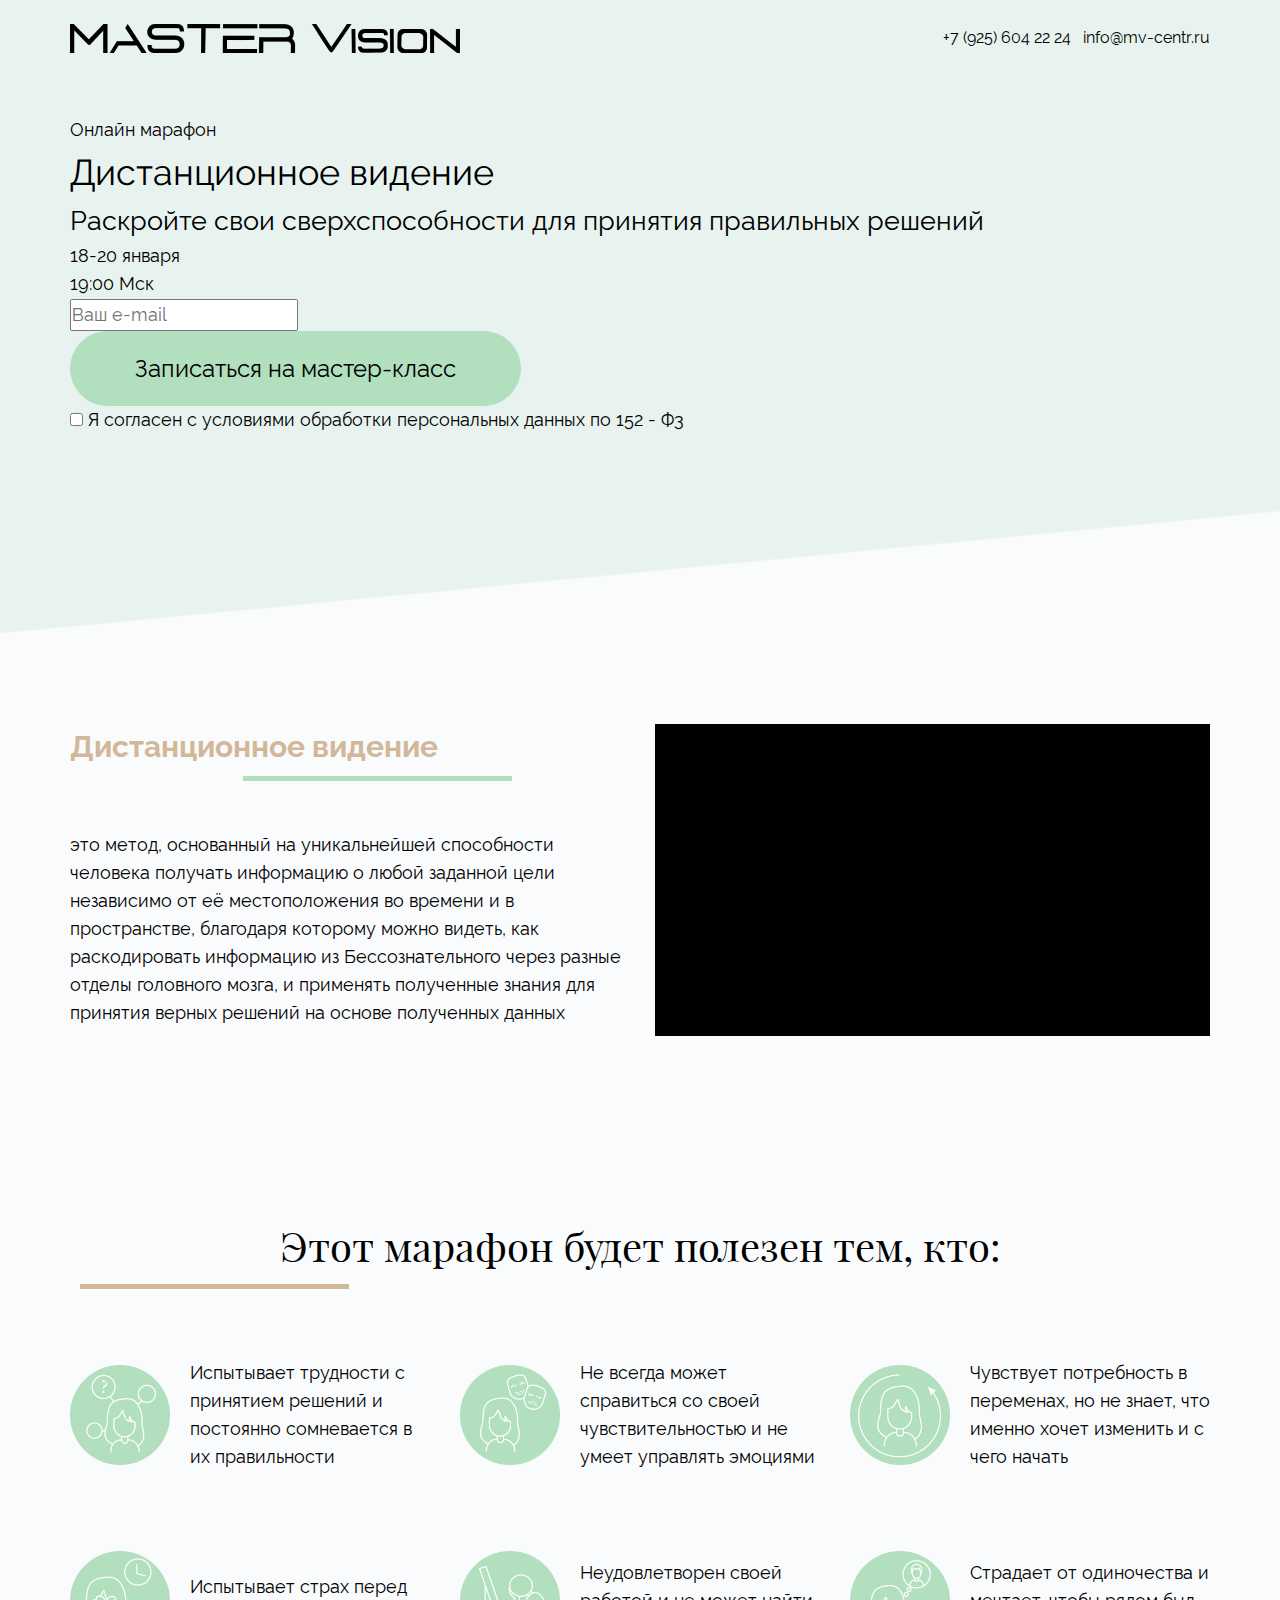
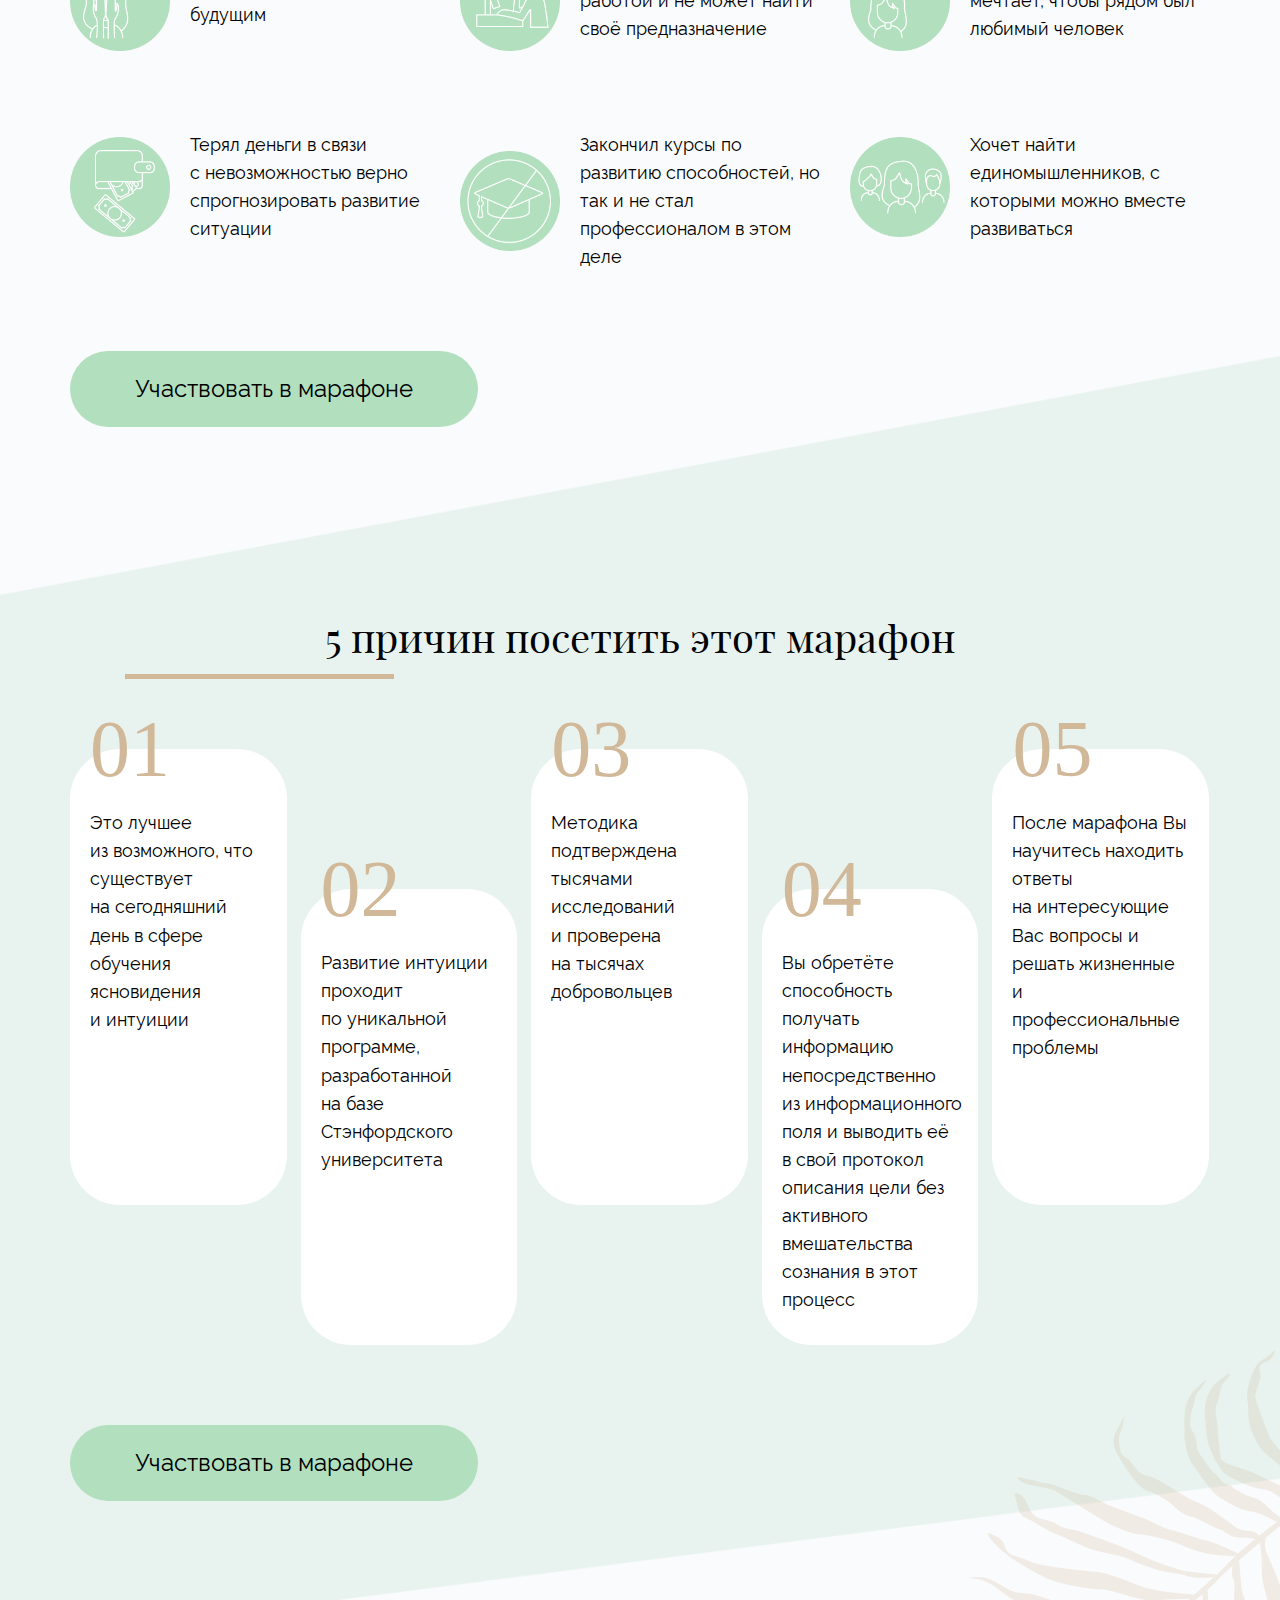
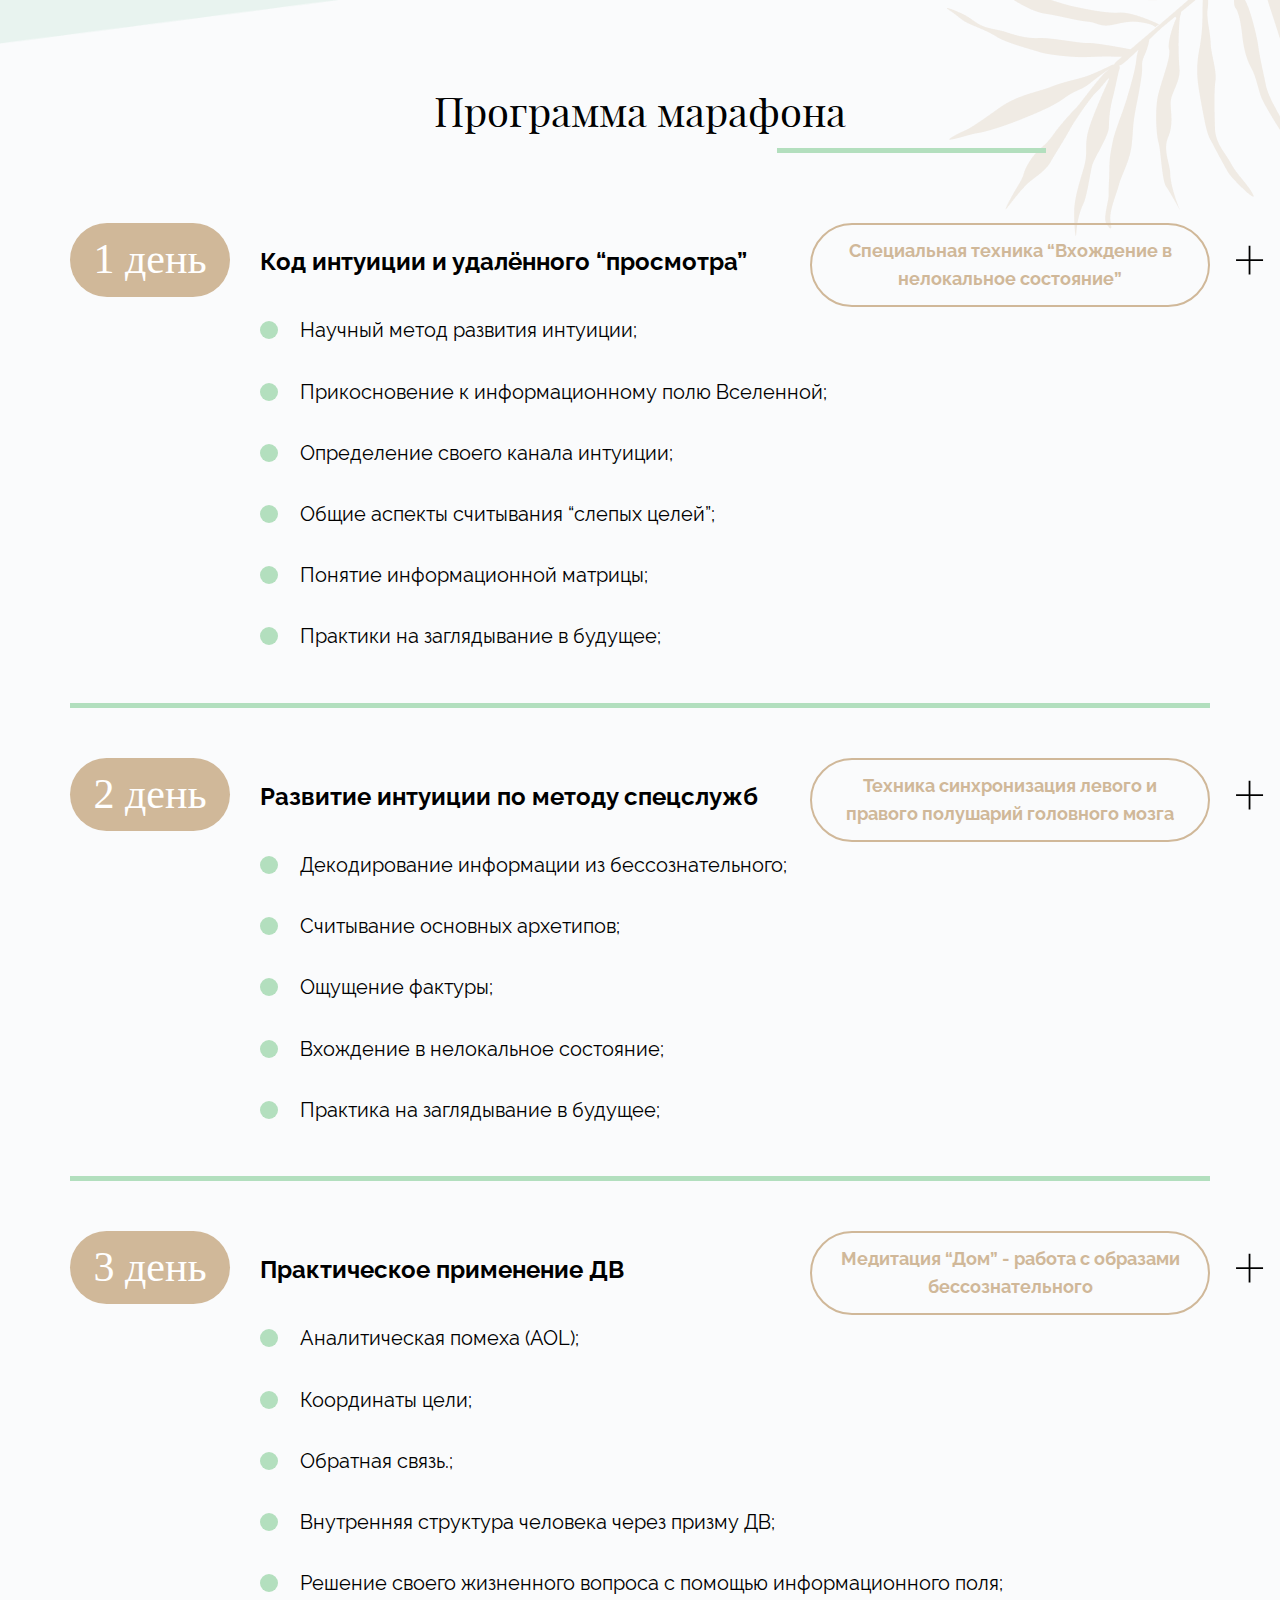
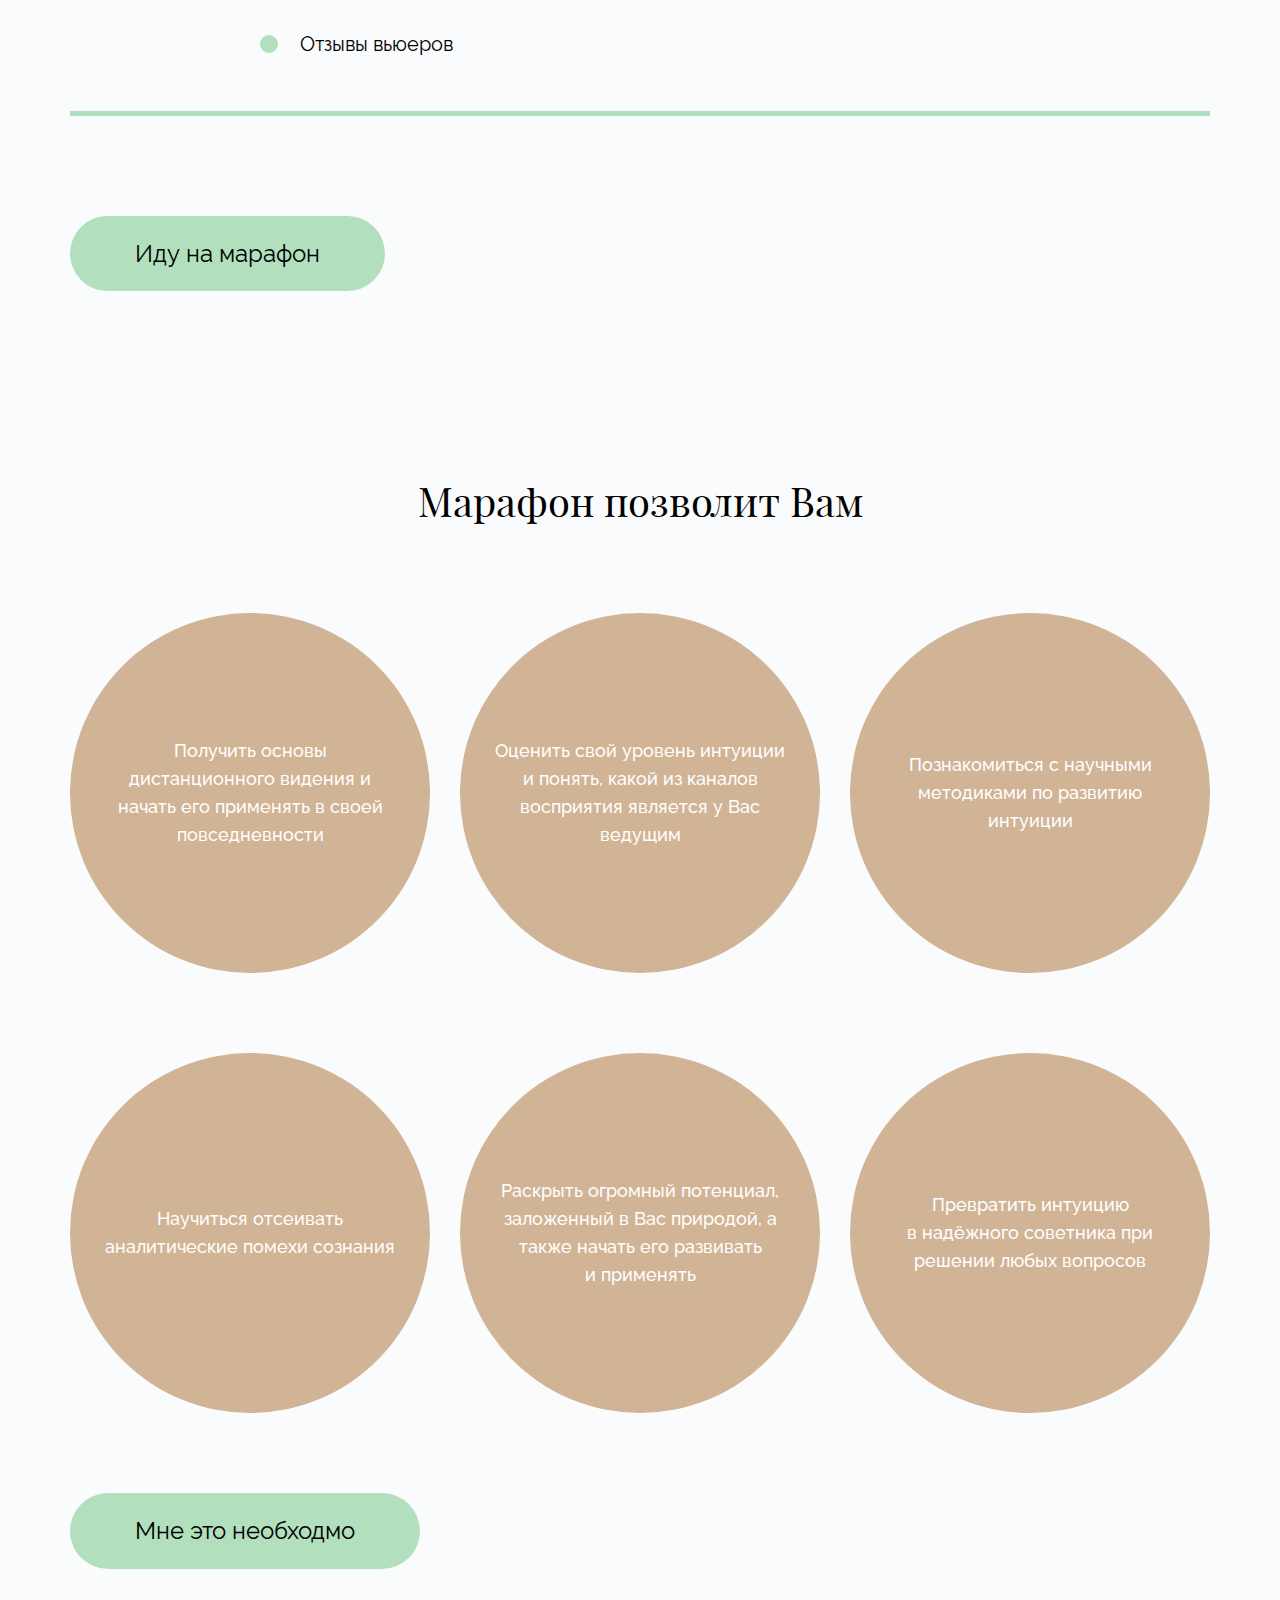
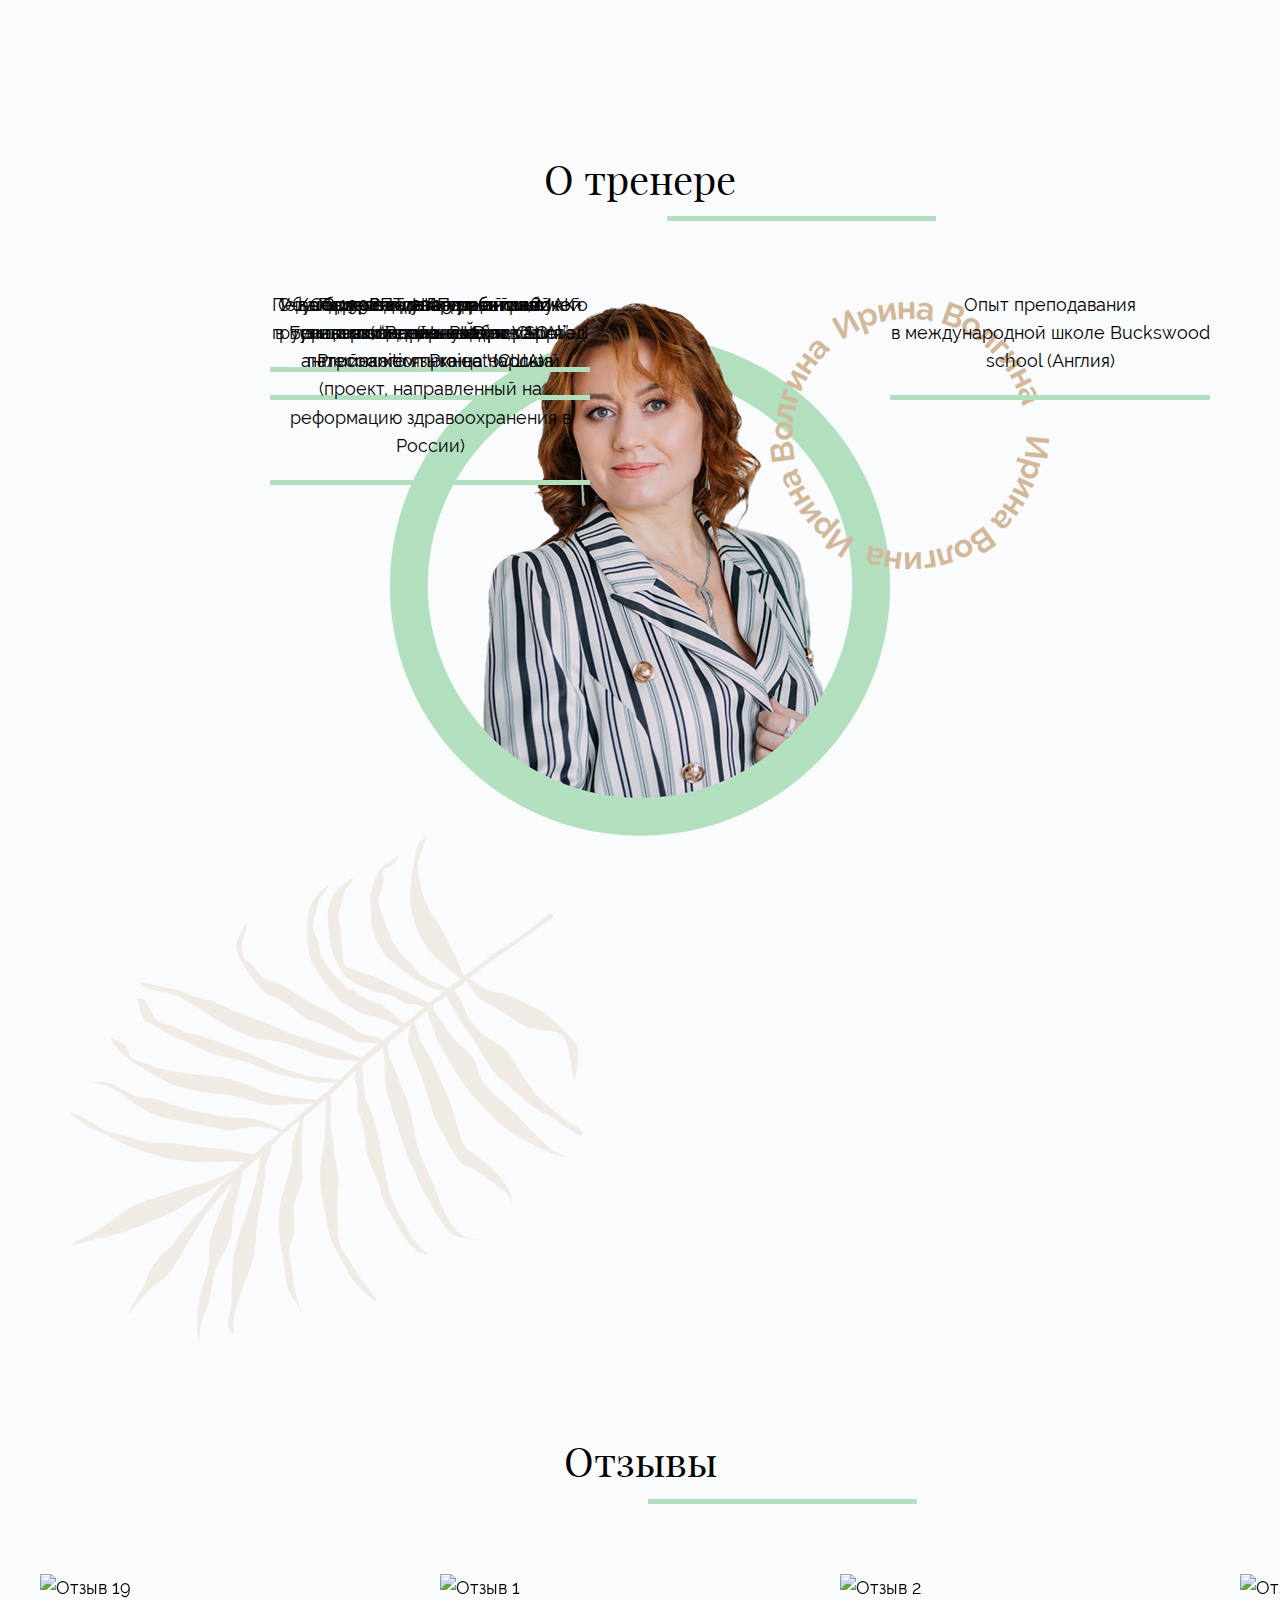
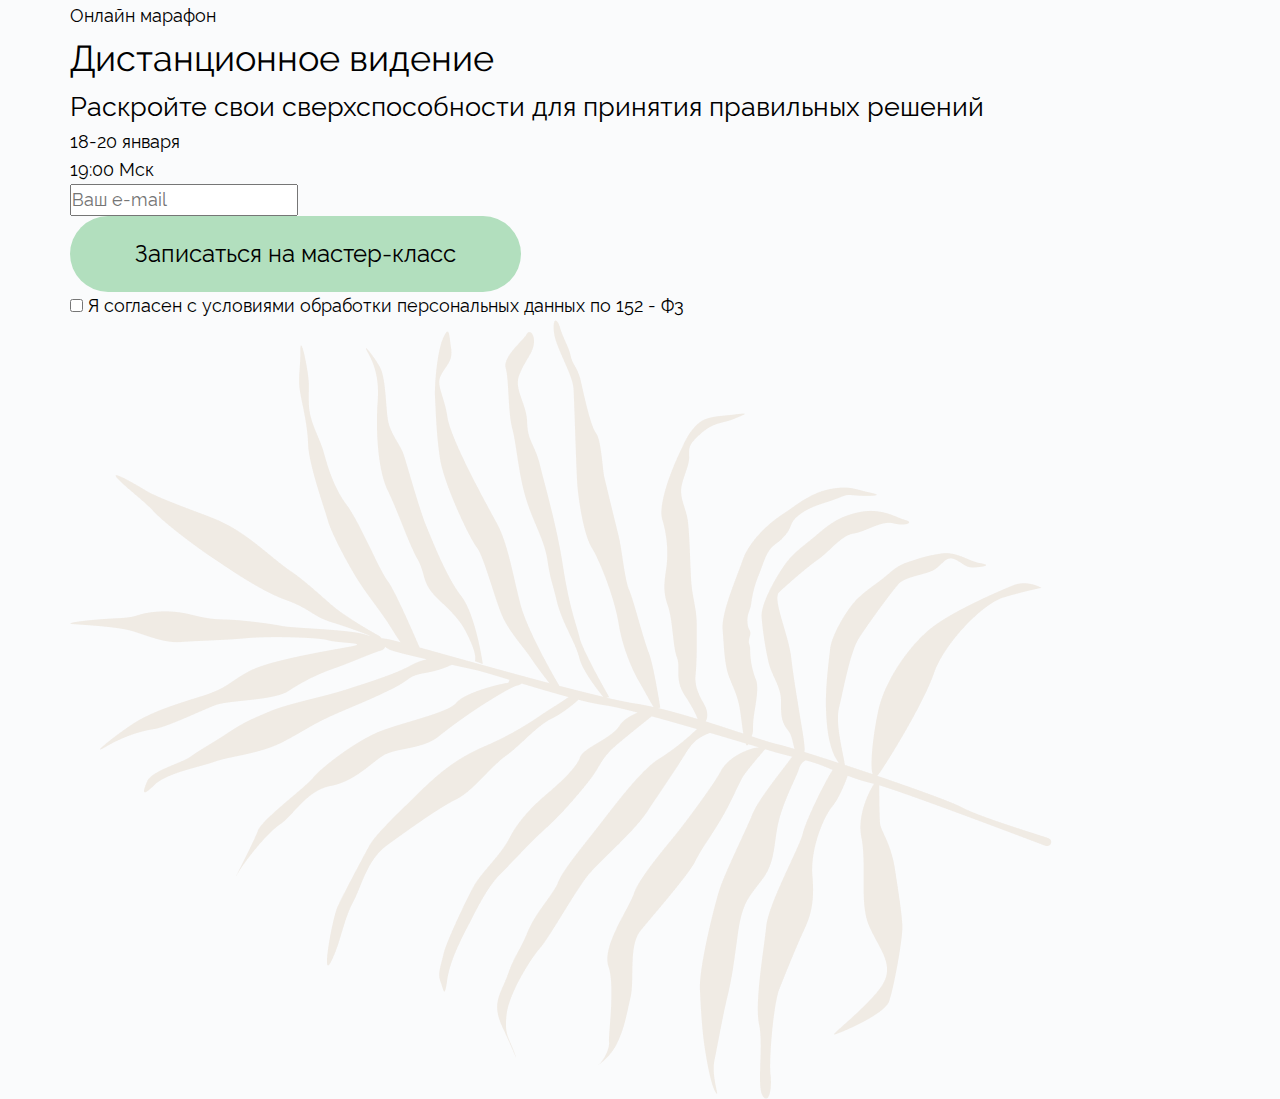
==== commit 537c1f29: "Promo and Confirm pages are done" ====
--- a/index.html
+++ b/index.html
@@ -29,7 +29,7 @@
       <div><img src="https://mc.yandex.ru/watch/35450015" style="position:absolute; left:-9999px;" alt=""></div>
     </noscript><!-- /Yandex.Metrika counter -->
     <div class="wrapper">
-      <section id="main"><img class="main-bg" src="img/backs/main.svg" alt="Фон главного"/>
+      <section id="main">
         <header>
           <div class="container"><a class="header-logo" href="https://mv-centr.ru" target="_blank"><img src="img/images/logo.png" alt="Логотип"></a>
             <div class="contacts"><a class="contact contact-tel" href="tel:+79256042224" target="_blank">+7 (925) 604 22 24</a><a class="contact contact-email" href="mailto:info@mv-centr.ru" target="_blank">info@mv-centr.ru</a></div>
@@ -73,8 +73,8 @@
         <div class="container">
           <div class="row">
             <div class="col-md-6 col-md-push-6">
-              <div class="video-wrapper-video">
-                <iframe src="https://youtube.com/embed/BfFK1oQaO80?modestbranding=1" allowfullscreen></iframe>
+              <div class="video-wrapper video-wrapper-video">
+                <iframe src="https://youtube.com/embed/as3FM2rxL2g?modestbranding=1" allowfullscreen></iframe>
               </div>
             </div>
             <div class="col-md-6 col-md-pull-6">
@@ -86,7 +86,7 @@
       </section>
       <section id="for">
         <div class="container">
-          <h3 class="general-title general-title-brouw">Этот марафон будет полезен тем, кто:</h3>
+          <h3 class="general-title general-title-brown"><span>Этот марафон будет полезен тем, кто:</span></h3>
           <div class="row">
                   <div class="col-md-4">
                     <div class="for-item for-item-1">
@@ -141,9 +141,9 @@
           <div class="button-wrapper"><a class="button button-up" href="#Modal">Участвовать в марафоне</a></div>
         </div>
       </section>
-      <section id="reasons"><img class="reasons-back" src="img/backs/reasons.svg" alt="Фон блока"/>
-        <div class="container">
-          <h3 class="general-title general-title-brown">5 причин посетить этот марафон</h3>
+      <section id="reasons"><img class="reasons-back" src="img/backs/reasons.png" alt="Фон блока"/>
+        <div class="container">
+          <h3 class="general-title general-title-brown"><span>5 причин посетить этот марафон</span></h3>
                 <div class="reason reason-1">
                   <h4 class="reason-title">01</h4>
                   <p class="reason-text">Это лучшее из возможного, что существует на сегодняшний день в сфере обучения ясновидения и интуиции</p>
@@ -164,96 +164,105 @@
                   <h4 class="reason-title">05</h4>
                   <p class="reason-text">После марафона Вы научитесь находить ответы на интересующие Вас вопросы и  решать  жизненные и профессиональные проблемы</p>
                 </div>
+          <div class="clearfix"></div>
           <div class="button-wrapper"><a class="button button-up" href="#Modal">Участвовать в марафоне</a></div>
         </div>
       </section>
       <section id="plan">
         <div class="container">
-          <div class="content"><img class="plan-img-1" src="img/images/branch-1.png" alt="Ветка"/>
+          <div class="content"><img class="general-img general-img-plan-1" src="img/images/branch-1.png" alt="Ветка"/>
+            <h3 class="general-title general-title-green"><span>Программа марафона</span></h3>
                   <div class="day day-1">
                     <h4 class="day-title">1 день</h4>
-                    <h5 class="day-subtitle">Код интуиции и удалённого “просмотра”</h5>
-                    <ul class="general-list">
-                      <li>Научный метод развития интуиции;</li>
-                      <li>Прикосновение к информационному полю Вселенной;</li>
-                      <li>Определение своего канала интуиции;</li>
-                      <li>Общие аспекты считывания “слепых целей”;</li>
-                      <li>Понятие информационной матрицы;</li>
-                      <li>Практики на заглядывание в будущее;</li>
-                      <li>Домашнее задание</li>
-                    </ul>
+                    <div class="day-info">
+                      <h5 class="day-info-title">Код интуиции и удалённого “просмотра”</h5>
+                      <ul class="general-list">
+                        <li>Научный метод развития интуиции;</li>
+                        <li>Прикосновение к информационному полю Вселенной;</li>
+                        <li>Определение своего канала интуиции;</li>
+                        <li>Общие аспекты считывания “слепых целей”;</li>
+                        <li>Понятие информационной матрицы;</li>
+                        <li>Практики на заглядывание в будущее;</li>
+                      </ul>
+                    </div>
                     <div class="day-bonus">
                       <p class="day-bonus-text">Специальная техника “Вхождение в нелокальное состояние”</p>
                     </div>
+                    <div class="clearfix"></div>
                   </div>
                   <div class="day day-2">
                     <h4 class="day-title">2 день</h4>
-                    <h5 class="day-subtitle">Развитие интуиции по методу спецслужб</h5>
-                    <ul class="general-list">
-                      <li>Декодирование информации из бессознательного;</li>
-                      <li>Считывание основных архетипов;</li>
-                      <li>Ощущение фактуры;</li>
-                      <li>Вхождение в нелокальное состояние;</li>
-                      <li>Практика на заглядывание в будущее;</li>
-                      <li>Домашнее задание</li>
-                    </ul>
+                    <div class="day-info">
+                      <h5 class="day-info-title">Развитие интуиции по методу спецслужб</h5>
+                      <ul class="general-list">
+                        <li>Декодирование информации из бессознательного;</li>
+                        <li>Считывание основных архетипов;</li>
+                        <li>Ощущение фактуры;</li>
+                        <li>Вхождение в нелокальное состояние;</li>
+                        <li>Практика на заглядывание в будущее;</li>
+                      </ul>
+                    </div>
                     <div class="day-bonus">
                       <p class="day-bonus-text">Техника синхронизация левого и правого полушарий головного мозга</p>
                     </div>
+                    <div class="clearfix"></div>
                   </div>
                   <div class="day day-3">
                     <h4 class="day-title">3 день</h4>
-                    <h5 class="day-subtitle">Практическое применение ДВ</h5>
-                    <ul class="general-list">
-                      <li>Аналитическая помеха (AOL);</li>
-                      <li>Координаты цели;</li>
-                      <li>Обратная связь.;</li>
-                      <li>Внутренняя структура человека через призму ДВ;</li>
-                      <li>Решение своего жизненного вопроса с помощью информационного поля;</li>
-                      <li>Отзывы вьюеров</li>
-                    </ul>
+                    <div class="day-info">
+                      <h5 class="day-info-title">Практическое применение ДВ</h5>
+                      <ul class="general-list">
+                        <li>Аналитическая помеха (AOL);</li>
+                        <li>Координаты цели;</li>
+                        <li>Обратная связь.;</li>
+                        <li>Внутренняя структура человека через призму ДВ;</li>
+                        <li>Решение своего жизненного вопроса с помощью информационного поля;</li>
+                        <li>Отзывы вьюеров</li>
+                      </ul>
+                    </div>
                     <div class="day-bonus">
                       <p class="day-bonus-text">Медитация “Дом” - работа с образами бессознательного</p>
                     </div>
-                  </div>
-            <div class="button-wrapper"><a class="button button-up" href="#Modal">Иду на марафон</a></div>
+                    <div class="clearfix"></div>
+                  </div>
+            <div class="button-wrapper"><a class="button button-up button-plan" href="#Modal">Иду на марафон</a></div>
           </div>
         </div>
       </section>
       <section id="lets">
         <div class="container">
-          <h3 class="general-title">Марафон позволит Вам</h3>
+          <h3 class="general-title"><span>Марафон позволит Вам</span></h3>
           <div class="row">
                   <div class="col-md-4">
                     <div class="lets-item lets-item-1">
-                      <p class="lets-item">Получить основы дистанционного видения и начать его применять в своей повседневности</p>
+                      <p class="lets-item-text">Получить основы дистанционного видения и начать его применять в своей повседневности</p>
                     </div>
                   </div>
                   <div class="col-md-4">
                     <div class="lets-item lets-item-2">
-                      <p class="lets-item">Оценить свой уровень интуиции и понять, какой из каналов восприятия является у Вас ведущим</p>
+                      <p class="lets-item-text">Оценить свой уровень интуиции и понять, какой из каналов восприятия является у Вас ведущим</p>
                     </div>
                   </div>
                   <div class="col-md-4">
                     <div class="lets-item lets-item-3">
-                      <p class="lets-item">Познакомиться с научными методиками по развитию интуиции</p>
+                      <p class="lets-item-text">Познакомиться с научными методиками по развитию интуиции</p>
                     </div>
                   </div>
           </div>
           <div class="row">
                   <div class="col-md-4">
                     <div class="lets-item lets-item-4">
-                      <p class="lets-item">Научиться отсеивать аналитические помехи сознания</p>
+                      <p class="lets-item-text">Научиться отсеивать аналитические помехи сознания</p>
                     </div>
                   </div>
                   <div class="col-md-4">
                     <div class="lets-item lets-item-5">
-                      <p class="lets-item">Раскрыть огромный потенциал, заложенный в Вас природой, а также начать его развивать и применять</p>
+                      <p class="lets-item-text">Раскрыть огромный потенциал, заложенный в Вас природой, а также начать его развивать и применять</p>
                     </div>
                   </div>
                   <div class="col-md-4">
                     <div class="lets-item lets-item-6">
-                      <p class="lets-item">Превратить интуицию в надёжного советника при решении любых вопросов</p>
+                      <p class="lets-item-text">Превратить интуицию в надёжного советника при решении любых вопросов</p>
                     </div>
                   </div>
           </div>
@@ -262,9 +271,11 @@
       </section>
       <section id="author">
         <div class="container">
-          <h3 class="general-title general-title-green">О тренере</h3>
+          <h3 class="general-title general-title-green"><span>О тренере</span></h3>
           <div class="content">
-            <div class="auhtor-img"><img class="author-img-1" src="img/images/irina.png" alt="Ирина Волгина"/><img class="author-img-2" src="img/images/irina-name.png" alt="Ирина Волгина"/>
+            <div class="col-md-6 col-md-offset-3">
+              <div class="author-img"><img class="author-img-1" src="img/images/irina.png" alt="Ирина Волгина"/><img class="author-img-2" src="img/images/irina-name.png" alt="Ирина Волгина"/>
+              </div>
             </div>
                   <div class="author-item author-item-1">
                     <p class="author-item-text">Педагог, преподаватель  английского языка, переводчик</p>
@@ -295,7 +306,7 @@
       </section>
       <section id="revs">
         <div class="container">
-          <h3 class="general-title general-title-green">Отзывы</h3>
+          <h3 class="general-title general-title-green"><span>Отзывы</span></h3>
         </div>
         <div class="revs-slider-text"><a class="text-rev-link" href="img/revs/rev-1.jpg" data-fancybox="text-revs"><img class="text-rev-img" src="img/revs/rev-1.min.png" alt="Отзыв 1"></a><a class="text-rev-link" href="img/revs/rev-2.jpg" data-fancybox="text-revs"><img class="text-rev-img" src="img/revs/rev-2.min.png" alt="Отзыв 2"></a><a class="text-rev-link" href="img/revs/rev-3.jpg" data-fancybox="text-revs"><img class="text-rev-img" src="img/revs/rev-3.min.png" alt="Отзыв 3"></a><a class="text-rev-link" href="img/revs/rev-4.jpg" data-fancybox="text-revs"><img class="text-rev-img" src="img/revs/rev-4.min.png" alt="Отзыв 4"></a><a class="text-rev-link" href="img/revs/rev-5.jpg" data-fancybox="text-revs"><img class="text-rev-img" src="img/revs/rev-5.min.png" alt="Отзыв 5"></a><a class="text-rev-link" href="img/revs/rev-6.jpg" data-fancybox="text-revs"><img class="text-rev-img" src="img/revs/rev-6.min.png" alt="Отзыв 6"></a><a class="text-rev-link" href="img/revs/rev-7.jpg" data-fancybox="text-revs"><img class="text-rev-img" src="img/revs/rev-7.min.png" alt="Отзыв 7"></a><a class="text-rev-link" href="img/revs/rev-8.jpg" data-fancybox="text-revs"><img class="text-rev-img" src="img/revs/rev-8.min.png" alt="Отзыв 8"></a><a class="text-rev-link" href="img/revs/rev-9.jpg" data-fancybox="text-revs"><img class="text-rev-img" src="img/revs/rev-9.min.png" alt="Отзыв 9"></a><a class="text-rev-link" href="img/revs/rev-10.jpg" data-fancybox="text-revs"><img class="text-rev-img" src="img/revs/rev-10.min.png" alt="Отзыв 10"></a><a class="text-rev-link" href="img/revs/rev-11.jpg" data-fancybox="text-revs"><img class="text-rev-img" src="img/revs/rev-11.min.png" alt="Отзыв 11"></a><a class="text-rev-link" href="img/revs/rev-12.jpg" data-fancybox="text-revs"><img class="text-rev-img" src="img/revs/rev-12.min.png" alt="Отзыв 12"></a><a class="text-rev-link" href="img/revs/rev-13.jpg" data-fancybox="text-revs"><img class="text-rev-img" src="img/revs/rev-13.min.png" alt="Отзыв 13"></a><a class="text-rev-link" href="img/revs/rev-14.jpg" data-fancybox="text-revs"><img class="text-rev-img" src="img/revs/rev-14.min.png" alt="Отзыв 14"></a><a class="text-rev-link" href="img/revs/rev-15.jpg" data-fancybox="text-revs"><img class="text-rev-img" src="img/revs/rev-15.min.png" alt="Отзыв 15"></a><a class="text-rev-link" href="img/revs/rev-16.jpg" data-fancybox="text-revs"><img class="text-rev-img" src="img/revs/rev-16.min.png" alt="Отзыв 16"></a><a class="text-rev-link" href="img/revs/rev-17.jpg" data-fancybox="text-revs"><img class="text-rev-img" src="img/revs/rev-17.min.png" alt="Отзыв 17"></a><a class="text-rev-link" href="img/revs/rev-18.jpg" data-fancybox="text-revs"><img class="text-rev-img" src="img/revs/rev-18.min.png" alt="Отзыв 18"></a><a class="text-rev-link" href="img/revs/rev-19.jpg" data-fancybox="text-revs"><img class="text-rev-img" src="img/revs/rev-19.min.png" alt="Отзыв 19"></a>
         </div>
--- a/css/styles.min.css
+++ b/css/styles.min.css
@@ -5,4 +5,4 @@
  * Bootstrap v3.4.1 (https://getbootstrap.com/)
  * Copyright 2011-2019 Twitter, Inc.
  * Licensed under MIT (https://github.com/twbs/bootstrap/blob/master/LICENSE)
- *//*! normalize.css v3.0.3 | MIT License | github.com/necolas/normalize.css */html{font-family:sans-serif;-ms-text-size-adjust:100%;-webkit-text-size-adjust:100%}body{margin:0}article,aside,details,figcaption,figure,footer,header,hgroup,main,menu,nav,section,summary{display:block}audio,canvas,progress,video{display:inline-block;vertical-align:baseline}audio:not([controls]){display:none;height:0}[hidden],template{display:none}a{background-color:transparent}a:active,a:hover{outline:0}abbr[title]{border-bottom:none;text-decoration:underline;-webkit-text-decoration:underline dotted;-moz-text-decoration:underline dotted;text-decoration:underline dotted}b,strong{font-weight:bold}dfn{font-style:italic}h1{font-size:2em;margin:0.67em 0}mark{background:#ff0;color:#000}small{font-size:80%}sub,sup{font-size:75%;line-height:0;position:relative;vertical-align:baseline}sup{top:-0.5em}sub{bottom:-0.25em}img{border:0}svg:not(:root){overflow:hidden}figure{margin:1em 40px}hr{-webkit-box-sizing:content-box;-moz-box-sizing:content-box;box-sizing:content-box;height:0}pre{overflow:auto}code,kbd,pre,samp{font-family:monospace,monospace;font-size:1em}button,input,optgroup,select,textarea{color:inherit;font:inherit;margin:0}button{overflow:visible}button,select{text-transform:none}button,html input[type=button],input[type=reset],input[type=submit]{-webkit-appearance:button;cursor:pointer}button[disabled],html input[disabled]{cursor:default}button::-moz-focus-inner,input::-moz-focus-inner{border:0;padding:0}input{line-height:normal}input[type=checkbox],input[type=radio]{-webkit-box-sizing:border-box;-moz-box-sizing:border-box;box-sizing:border-box;padding:0}input[type=number]::-webkit-inner-spin-button,input[type=number]::-webkit-outer-spin-button{height:auto}input[type=search]{-webkit-appearance:textfield;-webkit-box-sizing:content-box;-moz-box-sizing:content-box;box-sizing:content-box}input[type=search]::-webkit-search-cancel-button,input[type=search]::-webkit-search-decoration{-webkit-appearance:none}fieldset{border:1px solid #c0c0c0;margin:0 2px;padding:0.35em 0.625em 0.75em}legend{border:0;padding:0}textarea{overflow:auto}optgroup{font-weight:bold}table{border-collapse:collapse;border-spacing:0}td,th{padding:0}*{-webkit-box-sizing:border-box;-moz-box-sizing:border-box;box-sizing:border-box}:after,:before{-webkit-box-sizing:border-box;-moz-box-sizing:border-box;box-sizing:border-box}html{font-size:10px;-webkit-tap-highlight-color:rgba(0,0,0,0)}body{font-family:"Helvetica Neue",Helvetica,Arial,sans-serif;font-size:14px;line-height:1.42857143;color:#333;background-color:#fff}button,input,select,textarea{font-family:inherit;font-size:inherit;line-height:inherit}a{color:#337ab7;text-decoration:none}a:focus,a:hover{color:#23527c;text-decoration:underline}a:focus{outline:5px auto -webkit-focus-ring-color;outline-offset:-2px}figure{margin:0}img{vertical-align:middle}.img-responsive{display:block;max-width:100%;height:auto}.img-rounded{-webkit-border-radius:6px;-moz-border-radius:6px;border-radius:6px}.img-thumbnail{padding:4px;line-height:1.42857143;background-color:#fff;border:1px solid #ddd;-webkit-border-radius:4px;-moz-border-radius:4px;border-radius:4px;-webkit-transition:all .2s ease-in-out;-o-transition:all .2s ease-in-out;-moz-transition:all .2s ease-in-out;transition:all .2s ease-in-out;display:inline-block;max-width:100%;height:auto}.img-circle{-webkit-border-radius:50%;-moz-border-radius:50%;border-radius:50%}hr{margin-top:20px;margin-bottom:20px;border:0;border-top:1px solid #eee}.sr-only{position:absolute;width:1px;height:1px;padding:0;margin:-1px;overflow:hidden;clip:rect(0,0,0,0);border:0}.sr-only-focusable:active,.sr-only-focusable:focus{position:static;width:auto;height:auto;margin:0;overflow:visible;clip:auto}[role=button]{cursor:pointer}.container{padding-right:15px;padding-left:15px;margin-right:auto;margin-left:auto}@media (min-width:768px){.container{width:750px}}@media (min-width:992px){.container{width:970px}}@media (min-width:1200px){.container{width:1170px}}.container-fluid{padding-right:15px;padding-left:15px;margin-right:auto;margin-left:auto}.row{margin-right:-15px;margin-left:-15px}.row-no-gutters{margin-right:0;margin-left:0}.row-no-gutters [class*=col-]{padding-right:0;padding-left:0}.col-lg-1,.col-lg-2,.col-lg-3,.col-lg-4,.col-lg-5,.col-lg-6,.col-lg-7,.col-lg-8,.col-lg-9,.col-lg-10,.col-lg-11,.col-lg-12,.col-md-1,.col-md-2,.col-md-3,.col-md-4,.col-md-5,.col-md-6,.col-md-7,.col-md-8,.col-md-9,.col-md-10,.col-md-11,.col-md-12,.col-sm-1,.col-sm-2,.col-sm-3,.col-sm-4,.col-sm-5,.col-sm-6,.col-sm-7,.col-sm-8,.col-sm-9,.col-sm-10,.col-sm-11,.col-sm-12,.col-xs-1,.col-xs-2,.col-xs-3,.col-xs-4,.col-xs-5,.col-xs-6,.col-xs-7,.col-xs-8,.col-xs-9,.col-xs-10,.col-xs-11,.col-xs-12{position:relative;min-height:1px;padding-right:15px;padding-left:15px}.col-xs-1,.col-xs-2,.col-xs-3,.col-xs-4,.col-xs-5,.col-xs-6,.col-xs-7,.col-xs-8,.col-xs-9,.col-xs-10,.col-xs-11,.col-xs-12{float:left}.col-xs-12{width:100%}.col-xs-11{width:91.66666667%}.col-xs-10{width:83.33333333%}.col-xs-9{width:75%}.col-xs-8{width:66.66666667%}.col-xs-7{width:58.33333333%}.col-xs-6{width:50%}.col-xs-5{width:41.66666667%}.col-xs-4{width:33.33333333%}.col-xs-3{width:25%}.col-xs-2{width:16.66666667%}.col-xs-1{width:8.33333333%}.col-xs-pull-12{right:100%}.col-xs-pull-11{right:91.66666667%}.col-xs-pull-10{right:83.33333333%}.col-xs-pull-9{right:75%}.col-xs-pull-8{right:66.66666667%}.col-xs-pull-7{right:58.33333333%}.col-xs-pull-6{right:50%}.col-xs-pull-5{right:41.66666667%}.col-xs-pull-4{right:33.33333333%}.col-xs-pull-3{right:25%}.col-xs-pull-2{right:16.66666667%}.col-xs-pull-1{right:8.33333333%}.col-xs-pull-0{right:auto}.col-xs-push-12{left:100%}.col-xs-push-11{left:91.66666667%}.col-xs-push-10{left:83.33333333%}.col-xs-push-9{left:75%}.col-xs-push-8{left:66.66666667%}.col-xs-push-7{left:58.33333333%}.col-xs-push-6{left:50%}.col-xs-push-5{left:41.66666667%}.col-xs-push-4{left:33.33333333%}.col-xs-push-3{left:25%}.col-xs-push-2{left:16.66666667%}.col-xs-push-1{left:8.33333333%}.col-xs-push-0{left:auto}.col-xs-offset-12{margin-left:100%}.col-xs-offset-11{margin-left:91.66666667%}.col-xs-offset-10{margin-left:83.33333333%}.col-xs-offset-9{margin-left:75%}.col-xs-offset-8{margin-left:66.66666667%}.col-xs-offset-7{margin-left:58.33333333%}.col-xs-offset-6{margin-left:50%}.col-xs-offset-5{margin-left:41.66666667%}.col-xs-offset-4{margin-left:33.33333333%}.col-xs-offset-3{margin-left:25%}.col-xs-offset-2{margin-left:16.66666667%}.col-xs-offset-1{margin-left:8.33333333%}.col-xs-offset-0{margin-left:0}@media (min-width:768px){.col-sm-1,.col-sm-2,.col-sm-3,.col-sm-4,.col-sm-5,.col-sm-6,.col-sm-7,.col-sm-8,.col-sm-9,.col-sm-10,.col-sm-11,.col-sm-12{float:left}.col-sm-12{width:100%}.col-sm-11{width:91.66666667%}.col-sm-10{width:83.33333333%}.col-sm-9{width:75%}.col-sm-8{width:66.66666667%}.col-sm-7{width:58.33333333%}.col-sm-6{width:50%}.col-sm-5{width:41.66666667%}.col-sm-4{width:33.33333333%}.col-sm-3{width:25%}.col-sm-2{width:16.66666667%}.col-sm-1{width:8.33333333%}.col-sm-pull-12{right:100%}.col-sm-pull-11{right:91.66666667%}.col-sm-pull-10{right:83.33333333%}.col-sm-pull-9{right:75%}.col-sm-pull-8{right:66.66666667%}.col-sm-pull-7{right:58.33333333%}.col-sm-pull-6{right:50%}.col-sm-pull-5{right:41.66666667%}.col-sm-pull-4{right:33.33333333%}.col-sm-pull-3{right:25%}.col-sm-pull-2{right:16.66666667%}.col-sm-pull-1{right:8.33333333%}.col-sm-pull-0{right:auto}.col-sm-push-12{left:100%}.col-sm-push-11{left:91.66666667%}.col-sm-push-10{left:83.33333333%}.col-sm-push-9{left:75%}.col-sm-push-8{left:66.66666667%}.col-sm-push-7{left:58.33333333%}.col-sm-push-6{left:50%}.col-sm-push-5{left:41.66666667%}.col-sm-push-4{left:33.33333333%}.col-sm-push-3{left:25%}.col-sm-push-2{left:16.66666667%}.col-sm-push-1{left:8.33333333%}.col-sm-push-0{left:auto}.col-sm-offset-12{margin-left:100%}.col-sm-offset-11{margin-left:91.66666667%}.col-sm-offset-10{margin-left:83.33333333%}.col-sm-offset-9{margin-left:75%}.col-sm-offset-8{margin-left:66.66666667%}.col-sm-offset-7{margin-left:58.33333333%}.col-sm-offset-6{margin-left:50%}.col-sm-offset-5{margin-left:41.66666667%}.col-sm-offset-4{margin-left:33.33333333%}.col-sm-offset-3{margin-left:25%}.col-sm-offset-2{margin-left:16.66666667%}.col-sm-offset-1{margin-left:8.33333333%}.col-sm-offset-0{margin-left:0}}@media (min-width:992px){.col-md-1,.col-md-2,.col-md-3,.col-md-4,.col-md-5,.col-md-6,.col-md-7,.col-md-8,.col-md-9,.col-md-10,.col-md-11,.col-md-12{float:left}.col-md-12{width:100%}.col-md-11{width:91.66666667%}.col-md-10{width:83.33333333%}.col-md-9{width:75%}.col-md-8{width:66.66666667%}.col-md-7{width:58.33333333%}.col-md-6{width:50%}.col-md-5{width:41.66666667%}.col-md-4{width:33.33333333%}.col-md-3{width:25%}.col-md-2{width:16.66666667%}.col-md-1{width:8.33333333%}.col-md-pull-12{right:100%}.col-md-pull-11{right:91.66666667%}.col-md-pull-10{right:83.33333333%}.col-md-pull-9{right:75%}.col-md-pull-8{right:66.66666667%}.col-md-pull-7{right:58.33333333%}.col-md-pull-6{right:50%}.col-md-pull-5{right:41.66666667%}.col-md-pull-4{right:33.33333333%}.col-md-pull-3{right:25%}.col-md-pull-2{right:16.66666667%}.col-md-pull-1{right:8.33333333%}.col-md-pull-0{right:auto}.col-md-push-12{left:100%}.col-md-push-11{left:91.66666667%}.col-md-push-10{left:83.33333333%}.col-md-push-9{left:75%}.col-md-push-8{left:66.66666667%}.col-md-push-7{left:58.33333333%}.col-md-push-6{left:50%}.col-md-push-5{left:41.66666667%}.col-md-push-4{left:33.33333333%}.col-md-push-3{left:25%}.col-md-push-2{left:16.66666667%}.col-md-push-1{left:8.33333333%}.col-md-push-0{left:auto}.col-md-offset-12{margin-left:100%}.col-md-offset-11{margin-left:91.66666667%}.col-md-offset-10{margin-left:83.33333333%}.col-md-offset-9{margin-left:75%}.col-md-offset-8{margin-left:66.66666667%}.col-md-offset-7{margin-left:58.33333333%}.col-md-offset-6{margin-left:50%}.col-md-offset-5{margin-left:41.66666667%}.col-md-offset-4{margin-left:33.33333333%}.col-md-offset-3{margin-left:25%}.col-md-offset-2{margin-left:16.66666667%}.col-md-offset-1{margin-left:8.33333333%}.col-md-offset-0{margin-left:0}}@media (min-width:1200px){.col-lg-1,.col-lg-2,.col-lg-3,.col-lg-4,.col-lg-5,.col-lg-6,.col-lg-7,.col-lg-8,.col-lg-9,.col-lg-10,.col-lg-11,.col-lg-12{float:left}.col-lg-12{width:100%}.col-lg-11{width:91.66666667%}.col-lg-10{width:83.33333333%}.col-lg-9{width:75%}.col-lg-8{width:66.66666667%}.col-lg-7{width:58.33333333%}.col-lg-6{width:50%}.col-lg-5{width:41.66666667%}.col-lg-4{width:33.33333333%}.col-lg-3{width:25%}.col-lg-2{width:16.66666667%}.col-lg-1{width:8.33333333%}.col-lg-pull-12{right:100%}.col-lg-pull-11{right:91.66666667%}.col-lg-pull-10{right:83.33333333%}.col-lg-pull-9{right:75%}.col-lg-pull-8{right:66.66666667%}.col-lg-pull-7{right:58.33333333%}.col-lg-pull-6{right:50%}.col-lg-pull-5{right:41.66666667%}.col-lg-pull-4{right:33.33333333%}.col-lg-pull-3{right:25%}.col-lg-pull-2{right:16.66666667%}.col-lg-pull-1{right:8.33333333%}.col-lg-pull-0{right:auto}.col-lg-push-12{left:100%}.col-lg-push-11{left:91.66666667%}.col-lg-push-10{left:83.33333333%}.col-lg-push-9{left:75%}.col-lg-push-8{left:66.66666667%}.col-lg-push-7{left:58.33333333%}.col-lg-push-6{left:50%}.col-lg-push-5{left:41.66666667%}.col-lg-push-4{left:33.33333333%}.col-lg-push-3{left:25%}.col-lg-push-2{left:16.66666667%}.col-lg-push-1{left:8.33333333%}.col-lg-push-0{left:auto}.col-lg-offset-12{margin-left:100%}.col-lg-offset-11{margin-left:91.66666667%}.col-lg-offset-10{margin-left:83.33333333%}.col-lg-offset-9{margin-left:75%}.col-lg-offset-8{margin-left:66.66666667%}.col-lg-offset-7{margin-left:58.33333333%}.col-lg-offset-6{margin-left:50%}.col-lg-offset-5{margin-left:41.66666667%}.col-lg-offset-4{margin-left:33.33333333%}.col-lg-offset-3{margin-left:25%}.col-lg-offset-2{margin-left:16.66666667%}.col-lg-offset-1{margin-left:8.33333333%}.col-lg-offset-0{margin-left:0}}.clearfix:after,.clearfix:before,.container-fluid:after,.container-fluid:before,.container:after,.container:before,.row:after,.row:before{display:table;content:" "}.clearfix:after,.container-fluid:after,.container:after,.row:after{clear:both}.center-block{display:block;margin-right:auto;margin-left:auto}.pull-right{float:right!important}.pull-left{float:left!important}.hide{display:none!important}.show{display:block!important}.invisible{visibility:hidden}.text-hide{font:0/0 a;color:transparent;text-shadow:none;background-color:transparent;border:0}.hidden{display:none!important}.affix{position:fixed}.mfp-bg{top:0;left:0;width:100%;height:100%;z-index:1042;overflow:hidden;position:fixed;background:#0b0b0b;opacity:0.8}.mfp-wrap{top:0;left:0;width:100%;height:100%;z-index:1043;position:fixed;outline:none!important;-webkit-backface-visibility:hidden}.mfp-container{text-align:center;position:absolute;width:100%;height:100%;left:0;top:0;padding:0 8px;-webkit-box-sizing:border-box;-moz-box-sizing:border-box;box-sizing:border-box}.mfp-container:before{content:'';display:inline-block;height:100%;vertical-align:middle}.mfp-align-top .mfp-container:before{display:none}.mfp-content{position:relative;display:inline-block;vertical-align:middle;margin:0 auto;text-align:left;z-index:1045}.mfp-ajax-holder .mfp-content,.mfp-inline-holder .mfp-content{width:100%;cursor:auto}.mfp-ajax-cur{cursor:progress}.mfp-zoom-out-cur,.mfp-zoom-out-cur .mfp-image-holder .mfp-close{cursor:-moz-zoom-out;cursor:-webkit-zoom-out;cursor:zoom-out}.mfp-zoom{cursor:pointer;cursor:-webkit-zoom-in;cursor:-moz-zoom-in;cursor:zoom-in}.mfp-auto-cursor .mfp-content{cursor:auto}.mfp-arrow,.mfp-close,.mfp-counter,.mfp-preloader{-webkit-user-select:none;-moz-user-select:none;-ms-user-select:none;user-select:none}.mfp-loading.mfp-figure{display:none}.mfp-hide{display:none!important}.mfp-preloader{color:#CCC;position:absolute;top:50%;width:auto;text-align:center;margin-top:-0.8em;left:8px;right:8px;z-index:1044}.mfp-preloader a{color:#CCC}.mfp-preloader a:hover{color:#FFF}.mfp-s-ready .mfp-preloader{display:none}.mfp-s-error .mfp-content{display:none}button.mfp-arrow,button.mfp-close{overflow:visible;cursor:pointer;background:transparent;border:0;-webkit-appearance:none;display:block;outline:none;padding:0;z-index:1046;-webkit-box-shadow:none;-moz-box-shadow:none;box-shadow:none;-ms-touch-action:manipulation;touch-action:manipulation}button::-moz-focus-inner{padding:0;border:0}.mfp-close{width:44px;height:44px;line-height:44px;position:absolute;right:0;top:0;text-decoration:none;text-align:center;opacity:0.65;padding:0 0 18px 10px;color:#FFF;font-style:normal;font-size:28px;font-family:Arial,Baskerville,monospace}.mfp-close:focus,.mfp-close:hover{opacity:1}.mfp-close:active{top:1px}.mfp-close-btn-in .mfp-close{color:#333}.mfp-iframe-holder .mfp-close,.mfp-image-holder .mfp-close{color:#FFF;right:-6px;text-align:right;padding-right:6px;width:100%}.mfp-counter{position:absolute;top:0;right:0;color:#CCC;font-size:12px;line-height:18px;white-space:nowrap}.mfp-arrow{position:absolute;opacity:0.65;margin:0;top:50%;margin-top:-55px;padding:0;width:90px;height:110px;-webkit-tap-highlight-color:transparent}.mfp-arrow:active{margin-top:-54px}.mfp-arrow:focus,.mfp-arrow:hover{opacity:1}.mfp-arrow:after,.mfp-arrow:before{content:'';display:block;width:0;height:0;position:absolute;left:0;top:0;margin-top:35px;margin-left:35px;border:medium inset transparent}.mfp-arrow:after{border-top-width:13px;border-bottom-width:13px;top:8px}.mfp-arrow:before{border-top-width:21px;border-bottom-width:21px;opacity:0.7}.mfp-arrow-left{left:0}.mfp-arrow-left:after{border-right:17px solid #FFF;margin-left:31px}.mfp-arrow-left:before{margin-left:25px;border-right:27px solid #3F3F3F}.mfp-arrow-right{right:0}.mfp-arrow-right:after{border-left:17px solid #FFF;margin-left:39px}.mfp-arrow-right:before{border-left:27px solid #3F3F3F}.mfp-iframe-holder{padding-top:40px;padding-bottom:40px}.mfp-iframe-holder .mfp-content{line-height:0;width:100%;max-width:900px}.mfp-iframe-holder .mfp-close{top:-40px}.mfp-iframe-scaler{width:100%;height:0;overflow:hidden;padding-top:56.25%}.mfp-iframe-scaler iframe{position:absolute;display:block;top:0;left:0;width:100%;height:100%;-webkit-box-shadow:0 0 8px rgba(0,0,0,0.6);-moz-box-shadow:0 0 8px rgba(0,0,0,0.6);box-shadow:0 0 8px rgba(0,0,0,0.6);background:#000}img.mfp-img{width:auto;max-width:100%;height:auto;display:block;line-height:0;-webkit-box-sizing:border-box;-moz-box-sizing:border-box;box-sizing:border-box;padding:40px 0 40px;margin:0 auto}.mfp-figure{line-height:0}.mfp-figure:after{content:'';position:absolute;left:0;top:40px;bottom:40px;display:block;right:0;width:auto;height:auto;z-index:-1;-webkit-box-shadow:0 0 8px rgba(0,0,0,0.6);-moz-box-shadow:0 0 8px rgba(0,0,0,0.6);box-shadow:0 0 8px rgba(0,0,0,0.6);background:#444}.mfp-figure small{color:#BDBDBD;display:block;font-size:12px;line-height:14px}.mfp-figure figure{margin:0}.mfp-bottom-bar{margin-top:-36px;position:absolute;top:100%;left:0;width:100%;cursor:auto}.mfp-title{text-align:left;line-height:18px;color:#F3F3F3;word-wrap:break-word;padding-right:36px}.mfp-image-holder .mfp-content{max-width:100%}.mfp-gallery .mfp-image-holder .mfp-figure{cursor:pointer}@media screen and (max-height:300px),screen and (max-width:800px) and (orientation:landscape){.mfp-img-mobile .mfp-image-holder{padding-left:0;padding-right:0}.mfp-img-mobile img.mfp-img{padding:0}.mfp-img-mobile .mfp-figure:after{top:0;bottom:0}.mfp-img-mobile .mfp-figure small{display:inline;margin-left:5px}.mfp-img-mobile .mfp-bottom-bar{background:rgba(0,0,0,0.6);bottom:0;margin:0;top:auto;padding:3px 5px;position:fixed;-webkit-box-sizing:border-box;-moz-box-sizing:border-box;box-sizing:border-box}.mfp-img-mobile .mfp-bottom-bar:empty{padding:0}.mfp-img-mobile .mfp-counter{right:5px;top:3px}.mfp-img-mobile .mfp-close{top:0;right:0;width:35px;height:35px;line-height:35px;background:rgba(0,0,0,0.6);position:fixed;text-align:center;padding:0}}@media (max-width:900px){.mfp-arrow{-webkit-transform:scale(0.75);-moz-transform:scale(0.75);-ms-transform:scale(0.75);-o-transform:scale(0.75);transform:scale(0.75)}.mfp-arrow-left{-webkit-transform-origin:0;-moz-transform-origin:0;-ms-transform-origin:0;-o-transform-origin:0;transform-origin:0}.mfp-arrow-right{-webkit-transform-origin:100%;-moz-transform-origin:100%;-ms-transform-origin:100%;-o-transform-origin:100%;transform-origin:100%}.mfp-container{padding-left:6px;padding-right:6px}}.slick-slider{position:relative;display:block;-webkit-box-sizing:border-box;-moz-box-sizing:border-box;box-sizing:border-box;-webkit-user-select:none;-moz-user-select:none;-ms-user-select:none;user-select:none;-webkit-touch-callout:none;-khtml-user-select:none;-ms-touch-action:pan-y;touch-action:pan-y;-webkit-tap-highlight-color:transparent}.slick-list{position:relative;display:block;overflow:hidden;margin:0;padding:0}.slick-list:focus{outline:none}.slick-list.dragging{cursor:pointer;cursor:hand}.slick-slider .slick-list,.slick-slider .slick-track{-webkit-transform:translate3d(0,0,0);-moz-transform:translate3d(0,0,0);-ms-transform:translate3d(0,0,0);-o-transform:translate3d(0,0,0);transform:translate3d(0,0,0)}.slick-track{position:relative;top:0;left:0;display:block;margin-left:auto;margin-right:auto}.slick-track:after,.slick-track:before{display:table;content:''}.slick-track:after{clear:both}.slick-loading .slick-track{visibility:hidden}.slick-slide{display:none;float:left;height:100%;min-height:1px}[dir=rtl] .slick-slide{float:right}.slick-slide img{display:block}.slick-slide.slick-loading img{display:none}.slick-slide.dragging img{pointer-events:none}.slick-initialized .slick-slide{display:block}.slick-loading .slick-slide{visibility:hidden}.slick-vertical .slick-slide{display:block;height:auto;border:1px solid transparent}.slick-arrow.slick-hidden{display:none}@charset 'UTF-8';.slick-loading .slick-list{background:#fff center center no-repeat}@font-face{font-family:'slick';font-weight:normal;font-style:normal;src:url('../fonts/slick.eot');src:url('../fonts/slick.eot?#iefix') format('embedded-opentype'),url('../fonts/slick.woff') format('woff'),url('../fonts/slick.ttf') format('truetype'),url('../fonts/slick.svg#slick') format('svg')}.slick-next,.slick-prev{font-size:0;line-height:0;position:absolute;top:50%;display:block;width:20px;height:20px;padding:0;-webkit-transform:translate(0,-50%);-ms-transform:translate(0,-50%);-moz-transform:translate(0,-50%);-o-transform:translate(0,-50%);transform:translate(0,-50%);cursor:pointer;color:transparent;border:none;outline:none;background:transparent}.slick-next:focus,.slick-next:hover,.slick-prev:focus,.slick-prev:hover{color:transparent;outline:none;background:transparent}.slick-next:focus:before,.slick-next:hover:before,.slick-prev:focus:before,.slick-prev:hover:before{opacity:1}.slick-next.slick-disabled:before,.slick-prev.slick-disabled:before{opacity:.25}.slick-next:before,.slick-prev:before{font-size:20px;line-height:1;opacity:.75;color:white;-webkit-font-smoothing:antialiased;-moz-osx-font-smoothing:grayscale}.slick-prev{left:-25px}[dir=rtl] .slick-prev{right:-25px;left:auto}.slick-prev:before{content:'←'}[dir=rtl] .slick-prev:before{content:'←'}.slick-next{right:-25px}[dir=rtl] .slick-next{right:auto;left:-25px}.slick-next:before{content:'→'}[dir=rtl] .slick-next:before{content:'→'}.slick-dotted.slick-slider{margin-bottom:30px}.slick-dots{position:absolute;bottom:-25px;display:block;width:100%;padding:0;margin:0;list-style:none;text-align:center}.slick-dots li{position:relative;display:inline-block;width:20px;height:20px;margin:0 5px;padding:0;cursor:pointer}.slick-dots li button{font-size:0;line-height:0;display:block;width:20px;height:20px;padding:5px;cursor:pointer;color:transparent;border:0;outline:none;background:transparent}.slick-dots li button:focus,.slick-dots li button:hover{outline:none}.slick-dots li button:focus:before,.slick-dots li button:hover:before{opacity:1}.slick-dots li button:before{font-size:6px;line-height:20px;position:absolute;top:0;left:0;width:20px;height:20px;content:'•';text-align:center;opacity:.25;color:black;-webkit-font-smoothing:antialiased;-moz-osx-font-smoothing:grayscale}.slick-dots li.slick-active button:before{opacity:.75;color:black}*{margin:0;padding:0;outline:none}body{font-size:18px;font-family:'Raleway',sans-serif;color:#000;background-color:#fafbfc;line-height:1.56}.wrapper{overflow:hidden}.content{position:relative;z-index:30}a{color:#000}a:focus{outline:0;text-decoration:none}a:hover{text-decoration:none}h1,h2,h3,h4,h5,h6{font-weight:normal;margin:0}button{border:none}footer,header,section{width:100%;display:block}.video-wrapper{margin:0 auto;position:relative;width:100%;top:0}.video-wrapper:before{content:'';height:0;padding-top:56.25%;display:block}.video-wrapper:after{content:'';display:block;position:absolute;top:0;left:0;right:0;width:100%;height:70px}.video-wrapper iframe,.video-wrapper img{position:absolute;width:100%;height:100%;display:block;background-color:#000;-webkit-border-radius:0;-moz-border-radius:0;border-radius:0;border:0;top:0;left:0;right:0;bottom:0;cursor:pointer;margin:0 auto}.button{display:inline-block;text-align:center;margin:0 auto;text-decoration:none;color:#000;width:auto;font-size:24px;font-weight:bold;padding:24px 65px;background-color:#b2dfbe;-webkit-border-radius:38px;-moz-border-radius:38px;border-radius:38px;-webkit-transition:all 0.3s ease;-o-transition:all 0.3s ease;-moz-transition:all 0.3s ease;transition:all 0.3s ease}.button:focus{text-decoration:none;color:#000}.button:hover{text-decoration:none;color:#000;background-color:#79c78e}@media screen and (max-width:1199px){.button{padding:24px 58px}}@media screen and (max-width:560px){.button{padding:24px 25px;min-width:260px;font-size:20px}}.general-title{font-family:'PlayfairDisplay',serif;font-size:40px;margin-bottom:70px;position:relative;text-align:center}.general-title:before{content:'';display:block;position:absolute;width:269px;height:7px;bottom:0}.general-title-green:before{background-color:#b3dfbe}.general-title-brown:before{background-color:#d0b899}@media screen and (max-width:560px){.general-title{font-size:26px;margin-bottom:35px}}.general-img{position:absolute}.general-list li{list-style:none;position:relative;padding-left:46px;margin-bottom:30px;font-size:20px}@media screen and (max-width:991px){.general-list li{padding-left:30px}}@media screen and (max-width:560px){.general-list li{font-size:18px;margin-bottom:15px;padding-left:25px}}.general-list li:last-child{margin-bottom:0}.general-list li span{font-weight:bold}.general-list li:before{content:'';display:block;position:absolute;-webkit-border-radius:50px;-moz-border-radius:50px;border-radius:50px;width:18px;height:18px;background-color:#b3dfbe;top:3px;left:0}@media screen and (max-width:560px){.general-list li:before{width:12px;height:12px;top:6px}}header{overflow:hidden;padding:20px 0;margin-bottom:40px}@media screen and (max-width:560px){header{padding:15px 0;margin-bottom:20px}}.header-logo{float:left;margin-top:4px}.header-logo img{width:auto}@media screen and (max-width:991px){.header-logo{display:block;float:none;margin:0 auto 5px;width:220px}.header-logo img{width:100%}}@media screen and (max-width:386px){.header-logo{width:130px}}.contacts{float:right;text-align:right;width:280px;display:table}@media screen and (max-width:991px){.contacts{float:none;text-align:center;margin:0 auto;width:220px}}.contact{line-height:36px;font-size:16px;color:#000;display:table-cell}@media screen and (max-width:991px){.contact{line-height:1;font-size:12px}}.contact:focus{text-decoration:none;color:#000}.contact:hover{text-decoration:underline;color:#000}footer{padding:20px 0;text-align:center;background-color:rgba(238,238,238,0.7);font-size:14px}footer h5{font-size:20px;margin:0;font-family:'Roboto',sans-serif;font-weight:bold}footer p{line-height:1.3}@media screen and (max-width:560px){footer{padding:10px 0;font-size:12px}footer h5{font-size:18px}}.conditions{color:#000;text-decoration:underline}.conditions:focus{color:#000;text-decoration:underline}.conditions:hover{color:#000;text-decoration:none}.soc-buttons{width:100%;margin:0 auto}.soc-buttons a{display:inline-block;margin:15px 7px 10px;width:29px;height:29px;background-image:url("../img/icons/soc-buttons.png");background-repeat:no-repeat;-webkit-transition:all 0.3s ease;-o-transition:all 0.3s ease;-moz-transition:all 0.3s ease;transition:all 0.3s ease}@media screen and (max-width:560px){.soc-buttons a{margin:10px 5px}}.soc-buttons a:hover{opacity:0.9;-webkit-transform:translateY(-3px);-moz-transform:translateY(-3px);-ms-transform:translateY(-3px);-o-transform:translateY(-3px);transform:translateY(-3px)}.soc-buttons a:first-of-type{background-position:0 0}.soc-buttons a:nth-of-type(2){background-position:-29px 0}.soc-buttons a:nth-of-type(3){background-position:-58px 0}.white-popup{position:relative;background:#fffbf6;-webkit-border-radius:35px;-moz-border-radius:35px;border-radius:35px;padding:50px 20px;width:auto;max-width:650px;margin:20px auto;overflow:hidden}@media screen and (max-width:560px){.white-popup{padding:30px 20px 20px}}@media screen and (max-width:385px){.white-popup{padding:30px 15px 15px}}.modal-title{text-align:center;font-size:26px;font-weight:bold;margin-bottom:25px}@media screen and (max-width:560px){.modal-title{font-size:24px;margin-bottom:20px}}@media screen and (max-width:385px){.modal-title{font-size:22px;margin-bottom:15px}}.mfp-close{top:10px;right:10px}.mfp-close:active{top:10px}.form-modal{width:100%;max-width:468px;margin:0 auto}.mfp-fade.mfp-bg{opacity:0;-webkit-transition:all 0.5s ease-out;-o-transition:all 0.5s ease-out;-moz-transition:all 0.5s ease-out;transition:all 0.5s ease-out}.mfp-fade.mfp-bg.mfp-ready{opacity:0.8}.mfp-fade.mfp-bg.mfp-removing{opacity:0}.mfp-fade.mfp-wrap .mfp-content{opacity:0;-webkit-transition:all 0.5s ease-out;-o-transition:all 0.5s ease-out;-moz-transition:all 0.5s ease-out;transition:all 0.5s ease-out}.mfp-fade.mfp-wrap.mfp-ready .mfp-content{opacity:1}.mfp-fade.mfp-wrap.mfp-removing .mfp-content{opacity:0}+ *//*! normalize.css v3.0.3 | MIT License | github.com/necolas/normalize.css */html{font-family:sans-serif;-ms-text-size-adjust:100%;-webkit-text-size-adjust:100%}body{margin:0}article,aside,details,figcaption,figure,footer,header,hgroup,main,menu,nav,section,summary{display:block}audio,canvas,progress,video{display:inline-block;vertical-align:baseline}audio:not([controls]){display:none;height:0}[hidden],template{display:none}a{background-color:transparent}a:active,a:hover{outline:0}abbr[title]{border-bottom:none;text-decoration:underline;-webkit-text-decoration:underline dotted;-moz-text-decoration:underline dotted;text-decoration:underline dotted}b,strong{font-weight:bold}dfn{font-style:italic}h1{font-size:2em;margin:0.67em 0}mark{background:#ff0;color:#000}small{font-size:80%}sub,sup{font-size:75%;line-height:0;position:relative;vertical-align:baseline}sup{top:-0.5em}sub{bottom:-0.25em}img{border:0}svg:not(:root){overflow:hidden}figure{margin:1em 40px}hr{-webkit-box-sizing:content-box;-moz-box-sizing:content-box;box-sizing:content-box;height:0}pre{overflow:auto}code,kbd,pre,samp{font-family:monospace,monospace;font-size:1em}button,input,optgroup,select,textarea{color:inherit;font:inherit;margin:0}button{overflow:visible}button,select{text-transform:none}button,html input[type=button],input[type=reset],input[type=submit]{-webkit-appearance:button;cursor:pointer}button[disabled],html input[disabled]{cursor:default}button::-moz-focus-inner,input::-moz-focus-inner{border:0;padding:0}input{line-height:normal}input[type=checkbox],input[type=radio]{-webkit-box-sizing:border-box;-moz-box-sizing:border-box;box-sizing:border-box;padding:0}input[type=number]::-webkit-inner-spin-button,input[type=number]::-webkit-outer-spin-button{height:auto}input[type=search]{-webkit-appearance:textfield;-webkit-box-sizing:content-box;-moz-box-sizing:content-box;box-sizing:content-box}input[type=search]::-webkit-search-cancel-button,input[type=search]::-webkit-search-decoration{-webkit-appearance:none}fieldset{border:1px solid #c0c0c0;margin:0 2px;padding:0.35em 0.625em 0.75em}legend{border:0;padding:0}textarea{overflow:auto}optgroup{font-weight:bold}table{border-collapse:collapse;border-spacing:0}td,th{padding:0}*{-webkit-box-sizing:border-box;-moz-box-sizing:border-box;box-sizing:border-box}:after,:before{-webkit-box-sizing:border-box;-moz-box-sizing:border-box;box-sizing:border-box}html{font-size:10px;-webkit-tap-highlight-color:rgba(0,0,0,0)}body{font-family:"Helvetica Neue",Helvetica,Arial,sans-serif;font-size:14px;line-height:1.42857143;color:#333;background-color:#fff}button,input,select,textarea{font-family:inherit;font-size:inherit;line-height:inherit}a{color:#337ab7;text-decoration:none}a:focus,a:hover{color:#23527c;text-decoration:underline}a:focus{outline:5px auto -webkit-focus-ring-color;outline-offset:-2px}figure{margin:0}img{vertical-align:middle}.img-responsive{display:block;max-width:100%;height:auto}.img-rounded{-webkit-border-radius:6px;-moz-border-radius:6px;border-radius:6px}.img-thumbnail{padding:4px;line-height:1.42857143;background-color:#fff;border:1px solid #ddd;-webkit-border-radius:4px;-moz-border-radius:4px;border-radius:4px;-webkit-transition:all .2s ease-in-out;-o-transition:all .2s ease-in-out;-moz-transition:all .2s ease-in-out;transition:all .2s ease-in-out;display:inline-block;max-width:100%;height:auto}.img-circle{-webkit-border-radius:50%;-moz-border-radius:50%;border-radius:50%}hr{margin-top:20px;margin-bottom:20px;border:0;border-top:1px solid #eee}.sr-only{position:absolute;width:1px;height:1px;padding:0;margin:-1px;overflow:hidden;clip:rect(0,0,0,0);border:0}.sr-only-focusable:active,.sr-only-focusable:focus{position:static;width:auto;height:auto;margin:0;overflow:visible;clip:auto}[role=button]{cursor:pointer}.container{padding-right:15px;padding-left:15px;margin-right:auto;margin-left:auto}@media (min-width:768px){.container{width:750px}}@media (min-width:992px){.container{width:970px}}@media (min-width:1200px){.container{width:1170px}}.container-fluid{padding-right:15px;padding-left:15px;margin-right:auto;margin-left:auto}.row{margin-right:-15px;margin-left:-15px}.row-no-gutters{margin-right:0;margin-left:0}.row-no-gutters [class*=col-]{padding-right:0;padding-left:0}.col-lg-1,.col-lg-2,.col-lg-3,.col-lg-4,.col-lg-5,.col-lg-6,.col-lg-7,.col-lg-8,.col-lg-9,.col-lg-10,.col-lg-11,.col-lg-12,.col-md-1,.col-md-2,.col-md-3,.col-md-4,.col-md-5,.col-md-6,.col-md-7,.col-md-8,.col-md-9,.col-md-10,.col-md-11,.col-md-12,.col-sm-1,.col-sm-2,.col-sm-3,.col-sm-4,.col-sm-5,.col-sm-6,.col-sm-7,.col-sm-8,.col-sm-9,.col-sm-10,.col-sm-11,.col-sm-12,.col-xs-1,.col-xs-2,.col-xs-3,.col-xs-4,.col-xs-5,.col-xs-6,.col-xs-7,.col-xs-8,.col-xs-9,.col-xs-10,.col-xs-11,.col-xs-12{position:relative;min-height:1px;padding-right:15px;padding-left:15px}.col-xs-1,.col-xs-2,.col-xs-3,.col-xs-4,.col-xs-5,.col-xs-6,.col-xs-7,.col-xs-8,.col-xs-9,.col-xs-10,.col-xs-11,.col-xs-12{float:left}.col-xs-12{width:100%}.col-xs-11{width:91.66666667%}.col-xs-10{width:83.33333333%}.col-xs-9{width:75%}.col-xs-8{width:66.66666667%}.col-xs-7{width:58.33333333%}.col-xs-6{width:50%}.col-xs-5{width:41.66666667%}.col-xs-4{width:33.33333333%}.col-xs-3{width:25%}.col-xs-2{width:16.66666667%}.col-xs-1{width:8.33333333%}.col-xs-pull-12{right:100%}.col-xs-pull-11{right:91.66666667%}.col-xs-pull-10{right:83.33333333%}.col-xs-pull-9{right:75%}.col-xs-pull-8{right:66.66666667%}.col-xs-pull-7{right:58.33333333%}.col-xs-pull-6{right:50%}.col-xs-pull-5{right:41.66666667%}.col-xs-pull-4{right:33.33333333%}.col-xs-pull-3{right:25%}.col-xs-pull-2{right:16.66666667%}.col-xs-pull-1{right:8.33333333%}.col-xs-pull-0{right:auto}.col-xs-push-12{left:100%}.col-xs-push-11{left:91.66666667%}.col-xs-push-10{left:83.33333333%}.col-xs-push-9{left:75%}.col-xs-push-8{left:66.66666667%}.col-xs-push-7{left:58.33333333%}.col-xs-push-6{left:50%}.col-xs-push-5{left:41.66666667%}.col-xs-push-4{left:33.33333333%}.col-xs-push-3{left:25%}.col-xs-push-2{left:16.66666667%}.col-xs-push-1{left:8.33333333%}.col-xs-push-0{left:auto}.col-xs-offset-12{margin-left:100%}.col-xs-offset-11{margin-left:91.66666667%}.col-xs-offset-10{margin-left:83.33333333%}.col-xs-offset-9{margin-left:75%}.col-xs-offset-8{margin-left:66.66666667%}.col-xs-offset-7{margin-left:58.33333333%}.col-xs-offset-6{margin-left:50%}.col-xs-offset-5{margin-left:41.66666667%}.col-xs-offset-4{margin-left:33.33333333%}.col-xs-offset-3{margin-left:25%}.col-xs-offset-2{margin-left:16.66666667%}.col-xs-offset-1{margin-left:8.33333333%}.col-xs-offset-0{margin-left:0}@media (min-width:768px){.col-sm-1,.col-sm-2,.col-sm-3,.col-sm-4,.col-sm-5,.col-sm-6,.col-sm-7,.col-sm-8,.col-sm-9,.col-sm-10,.col-sm-11,.col-sm-12{float:left}.col-sm-12{width:100%}.col-sm-11{width:91.66666667%}.col-sm-10{width:83.33333333%}.col-sm-9{width:75%}.col-sm-8{width:66.66666667%}.col-sm-7{width:58.33333333%}.col-sm-6{width:50%}.col-sm-5{width:41.66666667%}.col-sm-4{width:33.33333333%}.col-sm-3{width:25%}.col-sm-2{width:16.66666667%}.col-sm-1{width:8.33333333%}.col-sm-pull-12{right:100%}.col-sm-pull-11{right:91.66666667%}.col-sm-pull-10{right:83.33333333%}.col-sm-pull-9{right:75%}.col-sm-pull-8{right:66.66666667%}.col-sm-pull-7{right:58.33333333%}.col-sm-pull-6{right:50%}.col-sm-pull-5{right:41.66666667%}.col-sm-pull-4{right:33.33333333%}.col-sm-pull-3{right:25%}.col-sm-pull-2{right:16.66666667%}.col-sm-pull-1{right:8.33333333%}.col-sm-pull-0{right:auto}.col-sm-push-12{left:100%}.col-sm-push-11{left:91.66666667%}.col-sm-push-10{left:83.33333333%}.col-sm-push-9{left:75%}.col-sm-push-8{left:66.66666667%}.col-sm-push-7{left:58.33333333%}.col-sm-push-6{left:50%}.col-sm-push-5{left:41.66666667%}.col-sm-push-4{left:33.33333333%}.col-sm-push-3{left:25%}.col-sm-push-2{left:16.66666667%}.col-sm-push-1{left:8.33333333%}.col-sm-push-0{left:auto}.col-sm-offset-12{margin-left:100%}.col-sm-offset-11{margin-left:91.66666667%}.col-sm-offset-10{margin-left:83.33333333%}.col-sm-offset-9{margin-left:75%}.col-sm-offset-8{margin-left:66.66666667%}.col-sm-offset-7{margin-left:58.33333333%}.col-sm-offset-6{margin-left:50%}.col-sm-offset-5{margin-left:41.66666667%}.col-sm-offset-4{margin-left:33.33333333%}.col-sm-offset-3{margin-left:25%}.col-sm-offset-2{margin-left:16.66666667%}.col-sm-offset-1{margin-left:8.33333333%}.col-sm-offset-0{margin-left:0}}@media (min-width:992px){.col-md-1,.col-md-2,.col-md-3,.col-md-4,.col-md-5,.col-md-6,.col-md-7,.col-md-8,.col-md-9,.col-md-10,.col-md-11,.col-md-12{float:left}.col-md-12{width:100%}.col-md-11{width:91.66666667%}.col-md-10{width:83.33333333%}.col-md-9{width:75%}.col-md-8{width:66.66666667%}.col-md-7{width:58.33333333%}.col-md-6{width:50%}.col-md-5{width:41.66666667%}.col-md-4{width:33.33333333%}.col-md-3{width:25%}.col-md-2{width:16.66666667%}.col-md-1{width:8.33333333%}.col-md-pull-12{right:100%}.col-md-pull-11{right:91.66666667%}.col-md-pull-10{right:83.33333333%}.col-md-pull-9{right:75%}.col-md-pull-8{right:66.66666667%}.col-md-pull-7{right:58.33333333%}.col-md-pull-6{right:50%}.col-md-pull-5{right:41.66666667%}.col-md-pull-4{right:33.33333333%}.col-md-pull-3{right:25%}.col-md-pull-2{right:16.66666667%}.col-md-pull-1{right:8.33333333%}.col-md-pull-0{right:auto}.col-md-push-12{left:100%}.col-md-push-11{left:91.66666667%}.col-md-push-10{left:83.33333333%}.col-md-push-9{left:75%}.col-md-push-8{left:66.66666667%}.col-md-push-7{left:58.33333333%}.col-md-push-6{left:50%}.col-md-push-5{left:41.66666667%}.col-md-push-4{left:33.33333333%}.col-md-push-3{left:25%}.col-md-push-2{left:16.66666667%}.col-md-push-1{left:8.33333333%}.col-md-push-0{left:auto}.col-md-offset-12{margin-left:100%}.col-md-offset-11{margin-left:91.66666667%}.col-md-offset-10{margin-left:83.33333333%}.col-md-offset-9{margin-left:75%}.col-md-offset-8{margin-left:66.66666667%}.col-md-offset-7{margin-left:58.33333333%}.col-md-offset-6{margin-left:50%}.col-md-offset-5{margin-left:41.66666667%}.col-md-offset-4{margin-left:33.33333333%}.col-md-offset-3{margin-left:25%}.col-md-offset-2{margin-left:16.66666667%}.col-md-offset-1{margin-left:8.33333333%}.col-md-offset-0{margin-left:0}}@media (min-width:1200px){.col-lg-1,.col-lg-2,.col-lg-3,.col-lg-4,.col-lg-5,.col-lg-6,.col-lg-7,.col-lg-8,.col-lg-9,.col-lg-10,.col-lg-11,.col-lg-12{float:left}.col-lg-12{width:100%}.col-lg-11{width:91.66666667%}.col-lg-10{width:83.33333333%}.col-lg-9{width:75%}.col-lg-8{width:66.66666667%}.col-lg-7{width:58.33333333%}.col-lg-6{width:50%}.col-lg-5{width:41.66666667%}.col-lg-4{width:33.33333333%}.col-lg-3{width:25%}.col-lg-2{width:16.66666667%}.col-lg-1{width:8.33333333%}.col-lg-pull-12{right:100%}.col-lg-pull-11{right:91.66666667%}.col-lg-pull-10{right:83.33333333%}.col-lg-pull-9{right:75%}.col-lg-pull-8{right:66.66666667%}.col-lg-pull-7{right:58.33333333%}.col-lg-pull-6{right:50%}.col-lg-pull-5{right:41.66666667%}.col-lg-pull-4{right:33.33333333%}.col-lg-pull-3{right:25%}.col-lg-pull-2{right:16.66666667%}.col-lg-pull-1{right:8.33333333%}.col-lg-pull-0{right:auto}.col-lg-push-12{left:100%}.col-lg-push-11{left:91.66666667%}.col-lg-push-10{left:83.33333333%}.col-lg-push-9{left:75%}.col-lg-push-8{left:66.66666667%}.col-lg-push-7{left:58.33333333%}.col-lg-push-6{left:50%}.col-lg-push-5{left:41.66666667%}.col-lg-push-4{left:33.33333333%}.col-lg-push-3{left:25%}.col-lg-push-2{left:16.66666667%}.col-lg-push-1{left:8.33333333%}.col-lg-push-0{left:auto}.col-lg-offset-12{margin-left:100%}.col-lg-offset-11{margin-left:91.66666667%}.col-lg-offset-10{margin-left:83.33333333%}.col-lg-offset-9{margin-left:75%}.col-lg-offset-8{margin-left:66.66666667%}.col-lg-offset-7{margin-left:58.33333333%}.col-lg-offset-6{margin-left:50%}.col-lg-offset-5{margin-left:41.66666667%}.col-lg-offset-4{margin-left:33.33333333%}.col-lg-offset-3{margin-left:25%}.col-lg-offset-2{margin-left:16.66666667%}.col-lg-offset-1{margin-left:8.33333333%}.col-lg-offset-0{margin-left:0}}.clearfix:after,.clearfix:before,.container-fluid:after,.container-fluid:before,.container:after,.container:before,.row:after,.row:before{display:table;content:" "}.clearfix:after,.container-fluid:after,.container:after,.row:after{clear:both}.center-block{display:block;margin-right:auto;margin-left:auto}.pull-right{float:right!important}.pull-left{float:left!important}.hide{display:none!important}.show{display:block!important}.invisible{visibility:hidden}.text-hide{font:0/0 a;color:transparent;text-shadow:none;background-color:transparent;border:0}.hidden{display:none!important}.affix{position:fixed}.mfp-bg{top:0;left:0;width:100%;height:100%;z-index:1042;overflow:hidden;position:fixed;background:#0b0b0b;opacity:0.8}.mfp-wrap{top:0;left:0;width:100%;height:100%;z-index:1043;position:fixed;outline:none!important;-webkit-backface-visibility:hidden}.mfp-container{text-align:center;position:absolute;width:100%;height:100%;left:0;top:0;padding:0 8px;-webkit-box-sizing:border-box;-moz-box-sizing:border-box;box-sizing:border-box}.mfp-container:before{content:'';display:inline-block;height:100%;vertical-align:middle}.mfp-align-top .mfp-container:before{display:none}.mfp-content{position:relative;display:inline-block;vertical-align:middle;margin:0 auto;text-align:left;z-index:1045}.mfp-ajax-holder .mfp-content,.mfp-inline-holder .mfp-content{width:100%;cursor:auto}.mfp-ajax-cur{cursor:progress}.mfp-zoom-out-cur,.mfp-zoom-out-cur .mfp-image-holder .mfp-close{cursor:-moz-zoom-out;cursor:-webkit-zoom-out;cursor:zoom-out}.mfp-zoom{cursor:pointer;cursor:-webkit-zoom-in;cursor:-moz-zoom-in;cursor:zoom-in}.mfp-auto-cursor .mfp-content{cursor:auto}.mfp-arrow,.mfp-close,.mfp-counter,.mfp-preloader{-webkit-user-select:none;-moz-user-select:none;-ms-user-select:none;user-select:none}.mfp-loading.mfp-figure{display:none}.mfp-hide{display:none!important}.mfp-preloader{color:#CCC;position:absolute;top:50%;width:auto;text-align:center;margin-top:-0.8em;left:8px;right:8px;z-index:1044}.mfp-preloader a{color:#CCC}.mfp-preloader a:hover{color:#FFF}.mfp-s-ready .mfp-preloader{display:none}.mfp-s-error .mfp-content{display:none}button.mfp-arrow,button.mfp-close{overflow:visible;cursor:pointer;background:transparent;border:0;-webkit-appearance:none;display:block;outline:none;padding:0;z-index:1046;-webkit-box-shadow:none;-moz-box-shadow:none;box-shadow:none;-ms-touch-action:manipulation;touch-action:manipulation}button::-moz-focus-inner{padding:0;border:0}.mfp-close{width:44px;height:44px;line-height:44px;position:absolute;right:0;top:0;text-decoration:none;text-align:center;opacity:0.65;padding:0 0 18px 10px;color:#FFF;font-style:normal;font-size:28px;font-family:Arial,Baskerville,monospace}.mfp-close:focus,.mfp-close:hover{opacity:1}.mfp-close:active{top:1px}.mfp-close-btn-in .mfp-close{color:#333}.mfp-iframe-holder .mfp-close,.mfp-image-holder .mfp-close{color:#FFF;right:-6px;text-align:right;padding-right:6px;width:100%}.mfp-counter{position:absolute;top:0;right:0;color:#CCC;font-size:12px;line-height:18px;white-space:nowrap}.mfp-arrow{position:absolute;opacity:0.65;margin:0;top:50%;margin-top:-55px;padding:0;width:90px;height:110px;-webkit-tap-highlight-color:transparent}.mfp-arrow:active{margin-top:-54px}.mfp-arrow:focus,.mfp-arrow:hover{opacity:1}.mfp-arrow:after,.mfp-arrow:before{content:'';display:block;width:0;height:0;position:absolute;left:0;top:0;margin-top:35px;margin-left:35px;border:medium inset transparent}.mfp-arrow:after{border-top-width:13px;border-bottom-width:13px;top:8px}.mfp-arrow:before{border-top-width:21px;border-bottom-width:21px;opacity:0.7}.mfp-arrow-left{left:0}.mfp-arrow-left:after{border-right:17px solid #FFF;margin-left:31px}.mfp-arrow-left:before{margin-left:25px;border-right:27px solid #3F3F3F}.mfp-arrow-right{right:0}.mfp-arrow-right:after{border-left:17px solid #FFF;margin-left:39px}.mfp-arrow-right:before{border-left:27px solid #3F3F3F}.mfp-iframe-holder{padding-top:40px;padding-bottom:40px}.mfp-iframe-holder .mfp-content{line-height:0;width:100%;max-width:900px}.mfp-iframe-holder .mfp-close{top:-40px}.mfp-iframe-scaler{width:100%;height:0;overflow:hidden;padding-top:56.25%}.mfp-iframe-scaler iframe{position:absolute;display:block;top:0;left:0;width:100%;height:100%;-webkit-box-shadow:0 0 8px rgba(0,0,0,0.6);-moz-box-shadow:0 0 8px rgba(0,0,0,0.6);box-shadow:0 0 8px rgba(0,0,0,0.6);background:#000}img.mfp-img{width:auto;max-width:100%;height:auto;display:block;line-height:0;-webkit-box-sizing:border-box;-moz-box-sizing:border-box;box-sizing:border-box;padding:40px 0 40px;margin:0 auto}.mfp-figure{line-height:0}.mfp-figure:after{content:'';position:absolute;left:0;top:40px;bottom:40px;display:block;right:0;width:auto;height:auto;z-index:-1;-webkit-box-shadow:0 0 8px rgba(0,0,0,0.6);-moz-box-shadow:0 0 8px rgba(0,0,0,0.6);box-shadow:0 0 8px rgba(0,0,0,0.6);background:#444}.mfp-figure small{color:#BDBDBD;display:block;font-size:12px;line-height:14px}.mfp-figure figure{margin:0}.mfp-bottom-bar{margin-top:-36px;position:absolute;top:100%;left:0;width:100%;cursor:auto}.mfp-title{text-align:left;line-height:18px;color:#F3F3F3;word-wrap:break-word;padding-right:36px}.mfp-image-holder .mfp-content{max-width:100%}.mfp-gallery .mfp-image-holder .mfp-figure{cursor:pointer}@media screen and (max-height:300px),screen and (max-width:800px) and (orientation:landscape){.mfp-img-mobile .mfp-image-holder{padding-left:0;padding-right:0}.mfp-img-mobile img.mfp-img{padding:0}.mfp-img-mobile .mfp-figure:after{top:0;bottom:0}.mfp-img-mobile .mfp-figure small{display:inline;margin-left:5px}.mfp-img-mobile .mfp-bottom-bar{background:rgba(0,0,0,0.6);bottom:0;margin:0;top:auto;padding:3px 5px;position:fixed;-webkit-box-sizing:border-box;-moz-box-sizing:border-box;box-sizing:border-box}.mfp-img-mobile .mfp-bottom-bar:empty{padding:0}.mfp-img-mobile .mfp-counter{right:5px;top:3px}.mfp-img-mobile .mfp-close{top:0;right:0;width:35px;height:35px;line-height:35px;background:rgba(0,0,0,0.6);position:fixed;text-align:center;padding:0}}@media (max-width:900px){.mfp-arrow{-webkit-transform:scale(0.75);-moz-transform:scale(0.75);-ms-transform:scale(0.75);-o-transform:scale(0.75);transform:scale(0.75)}.mfp-arrow-left{-webkit-transform-origin:0;-moz-transform-origin:0;-ms-transform-origin:0;-o-transform-origin:0;transform-origin:0}.mfp-arrow-right{-webkit-transform-origin:100%;-moz-transform-origin:100%;-ms-transform-origin:100%;-o-transform-origin:100%;transform-origin:100%}.mfp-container{padding-left:6px;padding-right:6px}}.slick-slider{position:relative;display:block;-webkit-box-sizing:border-box;-moz-box-sizing:border-box;box-sizing:border-box;-webkit-user-select:none;-moz-user-select:none;-ms-user-select:none;user-select:none;-webkit-touch-callout:none;-khtml-user-select:none;-ms-touch-action:pan-y;touch-action:pan-y;-webkit-tap-highlight-color:transparent}.slick-list{position:relative;display:block;overflow:hidden;margin:0;padding:0}.slick-list:focus{outline:none}.slick-list.dragging{cursor:pointer;cursor:hand}.slick-slider .slick-list,.slick-slider .slick-track{-webkit-transform:translate3d(0,0,0);-moz-transform:translate3d(0,0,0);-ms-transform:translate3d(0,0,0);-o-transform:translate3d(0,0,0);transform:translate3d(0,0,0)}.slick-track{position:relative;top:0;left:0;display:block;margin-left:auto;margin-right:auto}.slick-track:after,.slick-track:before{display:table;content:''}.slick-track:after{clear:both}.slick-loading .slick-track{visibility:hidden}.slick-slide{display:none;float:left;height:100%;min-height:1px}[dir=rtl] .slick-slide{float:right}.slick-slide img{display:block}.slick-slide.slick-loading img{display:none}.slick-slide.dragging img{pointer-events:none}.slick-initialized .slick-slide{display:block}.slick-loading .slick-slide{visibility:hidden}.slick-vertical .slick-slide{display:block;height:auto;border:1px solid transparent}.slick-arrow.slick-hidden{display:none}@charset 'UTF-8';.slick-loading .slick-list{background:#fff center center no-repeat}@font-face{font-family:'slick';font-weight:normal;font-style:normal;src:url('../fonts/slick.eot');src:url('../fonts/slick.eot?#iefix') format('embedded-opentype'),url('../fonts/slick.woff') format('woff'),url('../fonts/slick.ttf') format('truetype'),url('../fonts/slick.svg#slick') format('svg')}.slick-next,.slick-prev{font-size:0;line-height:0;position:absolute;top:50%;display:block;width:20px;height:20px;padding:0;-webkit-transform:translate(0,-50%);-ms-transform:translate(0,-50%);-moz-transform:translate(0,-50%);-o-transform:translate(0,-50%);transform:translate(0,-50%);cursor:pointer;color:transparent;border:none;outline:none;background:transparent}.slick-next:focus,.slick-next:hover,.slick-prev:focus,.slick-prev:hover{color:transparent;outline:none;background:transparent}.slick-next:focus:before,.slick-next:hover:before,.slick-prev:focus:before,.slick-prev:hover:before{opacity:1}.slick-next.slick-disabled:before,.slick-prev.slick-disabled:before{opacity:.25}.slick-next:before,.slick-prev:before{font-size:20px;line-height:1;opacity:.75;color:white;-webkit-font-smoothing:antialiased;-moz-osx-font-smoothing:grayscale}.slick-prev{left:-25px}[dir=rtl] .slick-prev{right:-25px;left:auto}.slick-prev:before{content:'←'}[dir=rtl] .slick-prev:before{content:'←'}.slick-next{right:-25px}[dir=rtl] .slick-next{right:auto;left:-25px}.slick-next:before{content:'→'}[dir=rtl] .slick-next:before{content:'→'}.slick-dotted.slick-slider{margin-bottom:30px}.slick-dots{position:absolute;bottom:-25px;display:block;width:100%;padding:0;margin:0;list-style:none;text-align:center}.slick-dots li{position:relative;display:inline-block;width:20px;height:20px;margin:0 5px;padding:0;cursor:pointer}.slick-dots li button{font-size:0;line-height:0;display:block;width:20px;height:20px;padding:5px;cursor:pointer;color:transparent;border:0;outline:none;background:transparent}.slick-dots li button:focus,.slick-dots li button:hover{outline:none}.slick-dots li button:focus:before,.slick-dots li button:hover:before{opacity:1}.slick-dots li button:before{font-size:6px;line-height:20px;position:absolute;top:0;left:0;width:20px;height:20px;content:'•';text-align:center;opacity:.25;color:black;-webkit-font-smoothing:antialiased;-moz-osx-font-smoothing:grayscale}.slick-dots li.slick-active button:before{opacity:.75;color:black}*{margin:0;padding:0;outline:none}body{font-size:18px;font-family:'Raleway',sans-serif;color:#000;background-color:#fafbfc;line-height:1.56}.wrapper{overflow:hidden}.content{position:relative;z-index:30}a{color:#000}a:focus{outline:0;text-decoration:none}a:hover{text-decoration:none}h1,h2,h3,h4,h5,h6{font-weight:normal;margin:0}button{border:none}footer,header,section{width:100%;display:block}.video-wrapper{margin:0 auto;position:relative;width:100%;top:0}.video-wrapper:before{content:'';height:0;padding-top:56.25%;display:block}.video-wrapper:after{content:'';display:block;position:absolute;top:0;left:0;right:0;width:100%;height:70px}.video-wrapper iframe,.video-wrapper img{position:absolute;width:100%;height:100%;display:block;background-color:#000;-webkit-border-radius:0;-moz-border-radius:0;border-radius:0;border:0;top:0;left:0;right:0;bottom:0;cursor:pointer;margin:0 auto}.button{display:inline-block;text-align:center;margin:0 auto;text-decoration:none;color:#000;width:auto;font-size:24px;padding:19px 65px;background-color:#b2dfbe;-webkit-border-radius:40px;-moz-border-radius:40px;border-radius:40px;-webkit-transition:all 0.3s ease;-o-transition:all 0.3s ease;-moz-transition:all 0.3s ease;transition:all 0.3s ease}.button:focus{text-decoration:none;color:#000}.button:hover{text-decoration:none;color:#000;background-color:#79c78e}@media screen and (max-width:1199px){.button{padding:24px 58px}}@media screen and (max-width:560px){.button{padding:24px 25px;min-width:260px;font-size:20px}}.general-title{text-align:center;font-family:'PlayfairDisplay',serif;font-size:40px;margin-bottom:80px}.general-title span{position:relative;display:inline-block}.general-title span:before{content:'';display:block;position:absolute;width:269px;height:5px;bottom:-10px}.general-title-green span:before{right:-200px;background-color:#b3dfbe}.general-title-brown span:before{left:-200px;background-color:#d0b899}@media screen and (max-width:560px){.general-title{font-size:26px;margin-bottom:35px}}.general-img{position:absolute}.general-list li{list-style:none;position:relative;padding-left:40px;margin-bottom:30px;font-size:20px}@media screen and (max-width:991px){.general-list li{padding-left:30px}}@media screen and (max-width:560px){.general-list li{font-size:18px;margin-bottom:15px;padding-left:25px}}.general-list li:last-child{margin-bottom:0}.general-list li span{font-weight:bold}.general-list li:before{content:'';display:block;position:absolute;-webkit-border-radius:50px;-moz-border-radius:50px;border-radius:50px;width:18px;height:18px;background-color:#b3dfbe;top:6px;left:0}@media screen and (max-width:560px){.general-list li:before{width:12px;height:12px;top:6px}}.general-text{margin-bottom:20px}.general-text:last-of-type{margin-bottom:0}header{overflow:hidden;padding:20px 0;margin-bottom:40px}@media screen and (max-width:560px){header{padding:15px 0;margin-bottom:20px}}.header-logo{float:left;margin-top:4px}.header-logo img{width:auto}@media screen and (max-width:991px){.header-logo{display:block;float:none;margin:0 auto 5px;width:220px}.header-logo img{width:100%}}@media screen and (max-width:386px){.header-logo{width:130px}}.contacts{float:right;text-align:right;width:280px;display:table}@media screen and (max-width:991px){.contacts{float:none;text-align:center;margin:0 auto;width:220px}}.contact{line-height:36px;font-size:16px;color:#000;display:table-cell}@media screen and (max-width:991px){.contact{line-height:1;font-size:12px}}.contact:focus{text-decoration:none;color:#000}.contact:hover{text-decoration:underline;color:#000}#main{padding:0 0 200px;background-image:url("../img/backs/main.png");background-repeat:no-repeat;background-position:center bottom;-webkit-background-size:cover;-moz-background-size:cover;-o-background-size:cover;background-size:cover}#video{padding:90px 0}.video-wrapper-video{max-width:650px}.video-title{display:inline-block;font-size:30px;font-weight:bold;color:#d0b899;position:relative;margin-bottom:60px}.video-title:before{content:'';display:block;position:absolute;bottom:-10px;right:-20%;width:269px;height:5px;background-color:#b2dfbe}#for{padding:90px 0}.for-item{width:100%;max-width:480px;margin:0 auto 80px;display:table;background-repeat:no-repeat;background-position:center left;padding-left:120px;-webkit-background-size:100px 100px;-moz-background-size:100px;-o-background-size:100px;background-size:100px;min-height:100px}.for-item-1{background-image:url("../img/icons/for-1.png")}.for-item-2{background-image:url("../img/icons/for-2.png")}.for-item-3{background-image:url("../img/icons/for-3.png")}.for-item-4{background-image:url("../img/icons/for-4.png")}.for-item-5{background-image:url("../img/icons/for-5.png")}.for-item-6{background-image:url("../img/icons/for-6.png")}.for-item-7{background-image:url("../img/icons/for-7.png")}.for-item-8{background-image:url("../img/icons/for-8.png")}.for-item-9{background-image:url("../img/icons/for-9.png")}.for-item-text{display:table-cell;vertical-align:middle}#reasons{position:relative;padding:90px 0}.reasons-back{position:absolute;z-index:-1;width:100%;height:120%;top:-15%;left:0}.reason{position:relative;background-color:#fff;-webkit-border-radius:50px;-moz-border-radius:50px;border-radius:50px;padding:60px 20px 30px;width:100%;max-width:19%;margin:0 auto 80px;min-height:456px;float:left;margin-right:14px}.reason-2,.reason-4{margin-top:140px}.reason-5{margin-right:0}.reason-title{font-family:PD;font-size:80px;color:#d0b899;line-height:80px;position:absolute;top:-40px;left:20px}#plan{padding:90px 0}.general-img-plan-1{top:-350px;right:-250px}.day{padding-bottom:50px;margin-bottom:50px;position:relative;border-bottom:5px solid #b2dfbe}.day-title{float:left;width:160px;background-color:#d0b899;font-family:PD;font-size:42px;color:#fff;padding:4px 20px;-webkit-border-radius:50px;-moz-border-radius:50px;border-radius:50px;text-align:center}.day-info{float:left;margin:20px 30px 0}.day-info-title{font-size:24px;font-weight:bold;margin-bottom:35px;max-width:520px}.day-bonus{position:absolute;top:0;right:0;width:400px;-webkit-border-radius:50px;-moz-border-radius:50px;border-radius:50px;border:2px solid #d0b899;padding:12px 20px;text-align:center;color:#d0b899;font-weight:bold}.day-bonus:before{content:'+';display:block;position:absolute;top:-10px;font-size:90px;line-height:90px;font-weight:200;color:#000;right:-60px}.button-plan{margin-top:50px}#lets{padding:90px 0}.lets-item{-webkit-border-radius:50%;-moz-border-radius:50%;border-radius:50%;padding:30px;background-color:#d1b496;color:#fff;width:100%;max-width:360px;min-height:360px;display:table;margin:0 auto 80px;-webkit-transition:all 0.3s ease;-o-transition:all 0.3s ease;-moz-transition:all 0.3s ease;transition:all 0.3s ease}.lets-item-text{text-align:center;display:table-cell;font-weight:500;vertical-align:middle}.lets-item:hover{background-color:#fff;color:#d1b496}#author{padding:90px 0}.author-img{position:relative;width:100%;max-width:500px;margin:0 auto}.author-img-1{display:block}.author-img-2{position:absolute;top:10px;right:-160px;-webkit-animation:rock;-moz-animation:rock;-o-animation:rock;animation:rock;-webkit-animation-direction:normal;-moz-animation-direction:normal;-o-animation-direction:normal;animation-direction:normal;-webkit-animation-duration:20s;-moz-animation-duration:20s;-o-animation-duration:20s;animation-duration:20s;-webkit-animation-fill-mode:forwards;-moz-animation-fill-mode:forwards;-o-animation-fill-mode:forwards;animation-fill-mode:forwards;-webkit-animation-iteration-count:infinite;-moz-animation-iteration-count:infinite;-o-animation-iteration-count:infinite;animation-iteration-count:infinite;-webkit-animation-timing-function:linear;-moz-animation-timing-function:linear;-o-animation-timing-function:linear;animation-timing-function:linear}.author-item{position:absolute;width:100%;max-width:320px;padding-bottom:20px;border-bottom:5px solid #b2dfbe;text-align:center}.author-item-1{top:0;left:200px}.author-item-2{top:0;right:0}.author-item-3{top:0;left:200px}.author-item-4{top:0;left:200px}.author-item-5{top:0;left:200px}.author-item-6{top:0;left:200px}.author-item-7{top:0;left:200px}.author-item-8{top:0;left:200px}@-moz-keyframes rock{0%{-moz-transform:rotate(0);transform:rotate(0)}50%{-moz-transform:rotate(180deg);transform:rotate(180deg)}to{-moz-transform:rotate(360deg);transform:rotate(360deg)}}@-webkit-keyframes rock{0%{-webkit-transform:rotate(0);transform:rotate(0)}50%{-webkit-transform:rotate(180deg);transform:rotate(180deg)}to{-webkit-transform:rotate(360deg);transform:rotate(360deg)}}@-o-keyframes rock{0%{-o-transform:rotate(0);transform:rotate(0)}50%{-o-transform:rotate(180deg);transform:rotate(180deg)}to{-o-transform:rotate(360deg);transform:rotate(360deg)}}@keyframes rock{0%{-webkit-transform:rotate(0);-moz-transform:rotate(0);-o-transform:rotate(0);transform:rotate(0)}50%{-webkit-transform:rotate(180deg);-moz-transform:rotate(180deg);-o-transform:rotate(180deg);transform:rotate(180deg)}to{-webkit-transform:rotate(360deg);-moz-transform:rotate(360deg);-o-transform:rotate(360deg);transform:rotate(360deg)}}footer{padding:20px 0;text-align:center;background-color:rgba(238,238,238,0.7);font-size:14px}footer h5{font-size:20px;margin:0;font-family:'Roboto',sans-serif;font-weight:bold}footer p{line-height:1.3}@media screen and (max-width:560px){footer{padding:10px 0;font-size:12px}footer h5{font-size:18px}}.conditions{color:#000;text-decoration:underline}.conditions:focus{color:#000;text-decoration:underline}.conditions:hover{color:#000;text-decoration:none}.soc-buttons{width:100%;margin:0 auto}.soc-buttons a{display:inline-block;margin:15px 7px 10px;width:29px;height:29px;background-image:url("../img/icons/soc-buttons.png");background-repeat:no-repeat;-webkit-transition:all 0.3s ease;-o-transition:all 0.3s ease;-moz-transition:all 0.3s ease;transition:all 0.3s ease}@media screen and (max-width:560px){.soc-buttons a{margin:10px 5px}}.soc-buttons a:hover{opacity:0.9;-webkit-transform:translateY(-3px);-moz-transform:translateY(-3px);-ms-transform:translateY(-3px);-o-transform:translateY(-3px);transform:translateY(-3px)}.soc-buttons a:first-of-type{background-position:0 0}.soc-buttons a:nth-of-type(2){background-position:-29px 0}.soc-buttons a:nth-of-type(3){background-position:-58px 0}.white-popup{position:relative;background:#fffbf6;-webkit-border-radius:35px;-moz-border-radius:35px;border-radius:35px;padding:50px 20px;width:auto;max-width:650px;margin:20px auto;overflow:hidden}@media screen and (max-width:560px){.white-popup{padding:30px 20px 20px}}@media screen and (max-width:385px){.white-popup{padding:30px 15px 15px}}.modal-title{text-align:center;font-size:26px;font-weight:bold;margin-bottom:25px}@media screen and (max-width:560px){.modal-title{font-size:24px;margin-bottom:20px}}@media screen and (max-width:385px){.modal-title{font-size:22px;margin-bottom:15px}}.mfp-close{top:10px;right:10px}.mfp-close:active{top:10px}.form-modal{width:100%;max-width:468px;margin:0 auto}.mfp-fade.mfp-bg{opacity:0;-webkit-transition:all 0.5s ease-out;-o-transition:all 0.5s ease-out;-moz-transition:all 0.5s ease-out;transition:all 0.5s ease-out}.mfp-fade.mfp-bg.mfp-ready{opacity:0.8}.mfp-fade.mfp-bg.mfp-removing{opacity:0}.mfp-fade.mfp-wrap .mfp-content{opacity:0;-webkit-transition:all 0.5s ease-out;-o-transition:all 0.5s ease-out;-moz-transition:all 0.5s ease-out;transition:all 0.5s ease-out}.mfp-fade.mfp-wrap.mfp-ready .mfp-content{opacity:1}.mfp-fade.mfp-wrap.mfp-removing .mfp-content{opacity:0}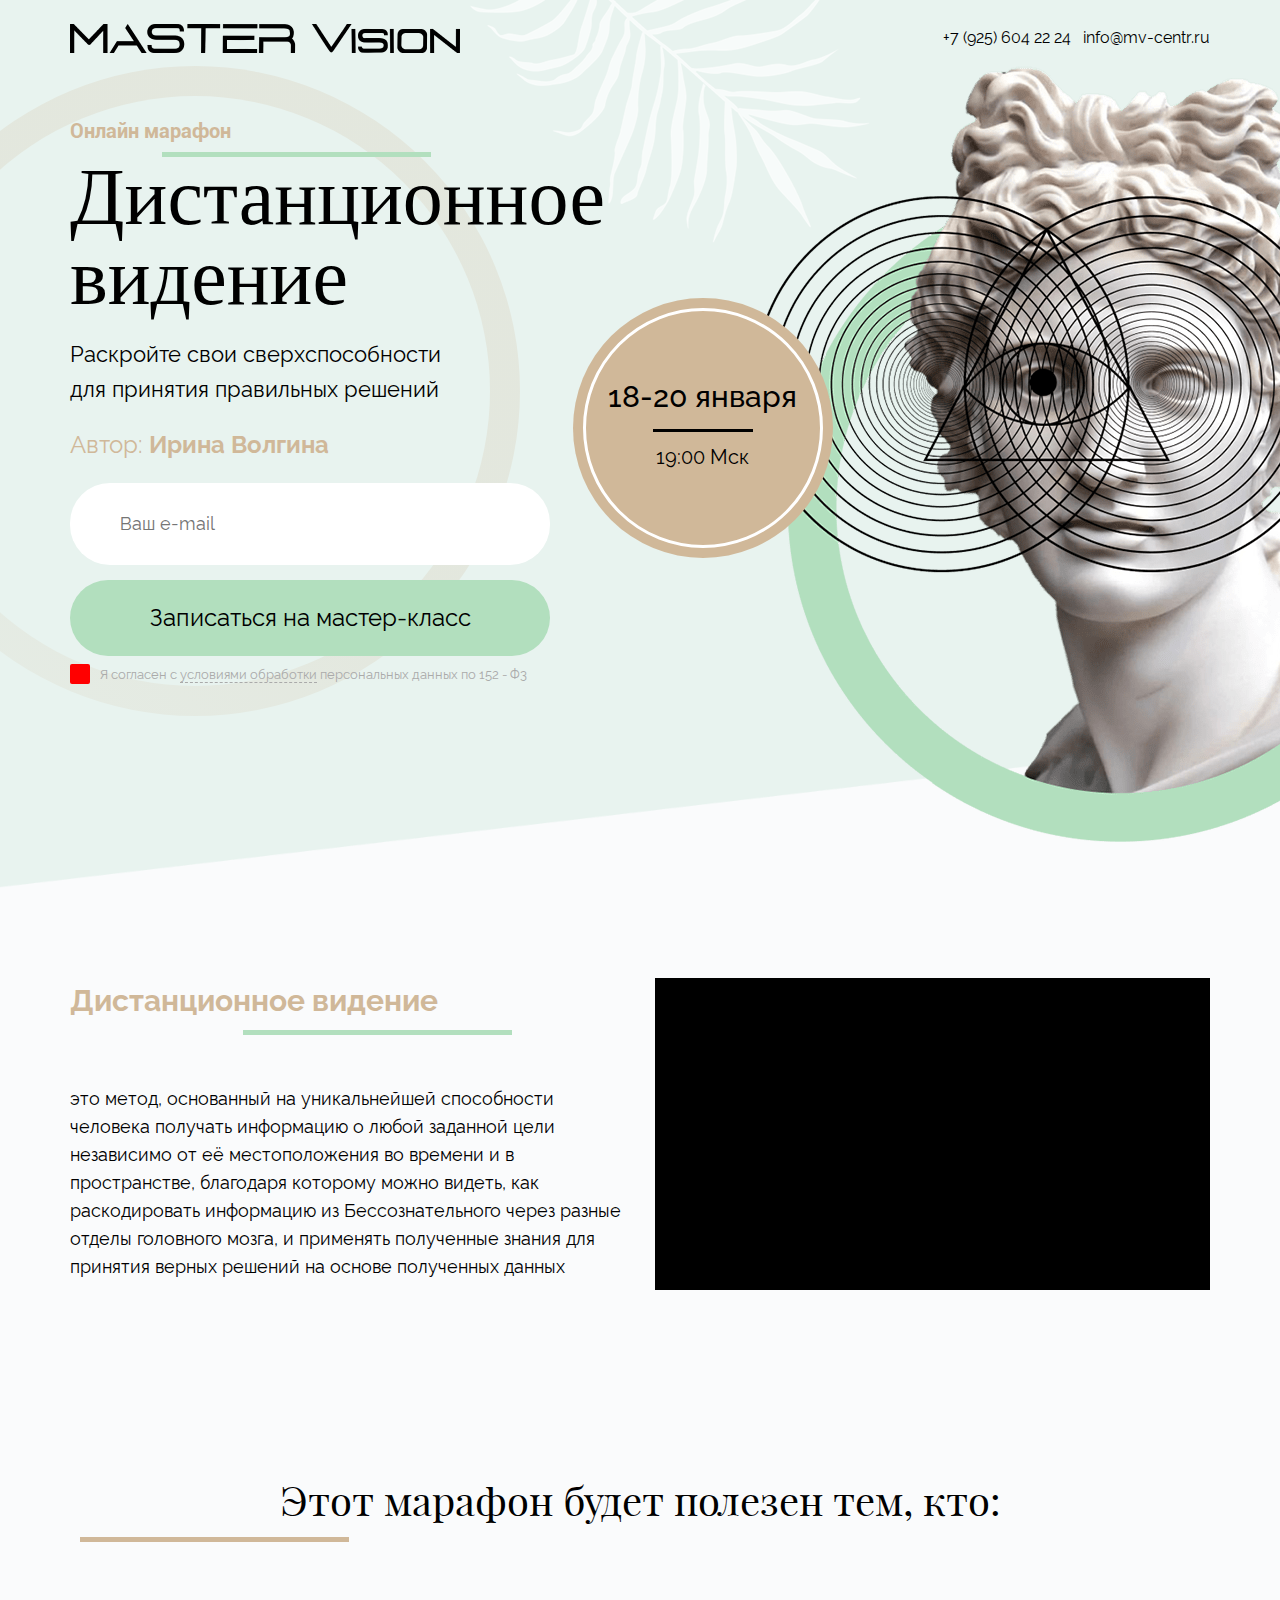
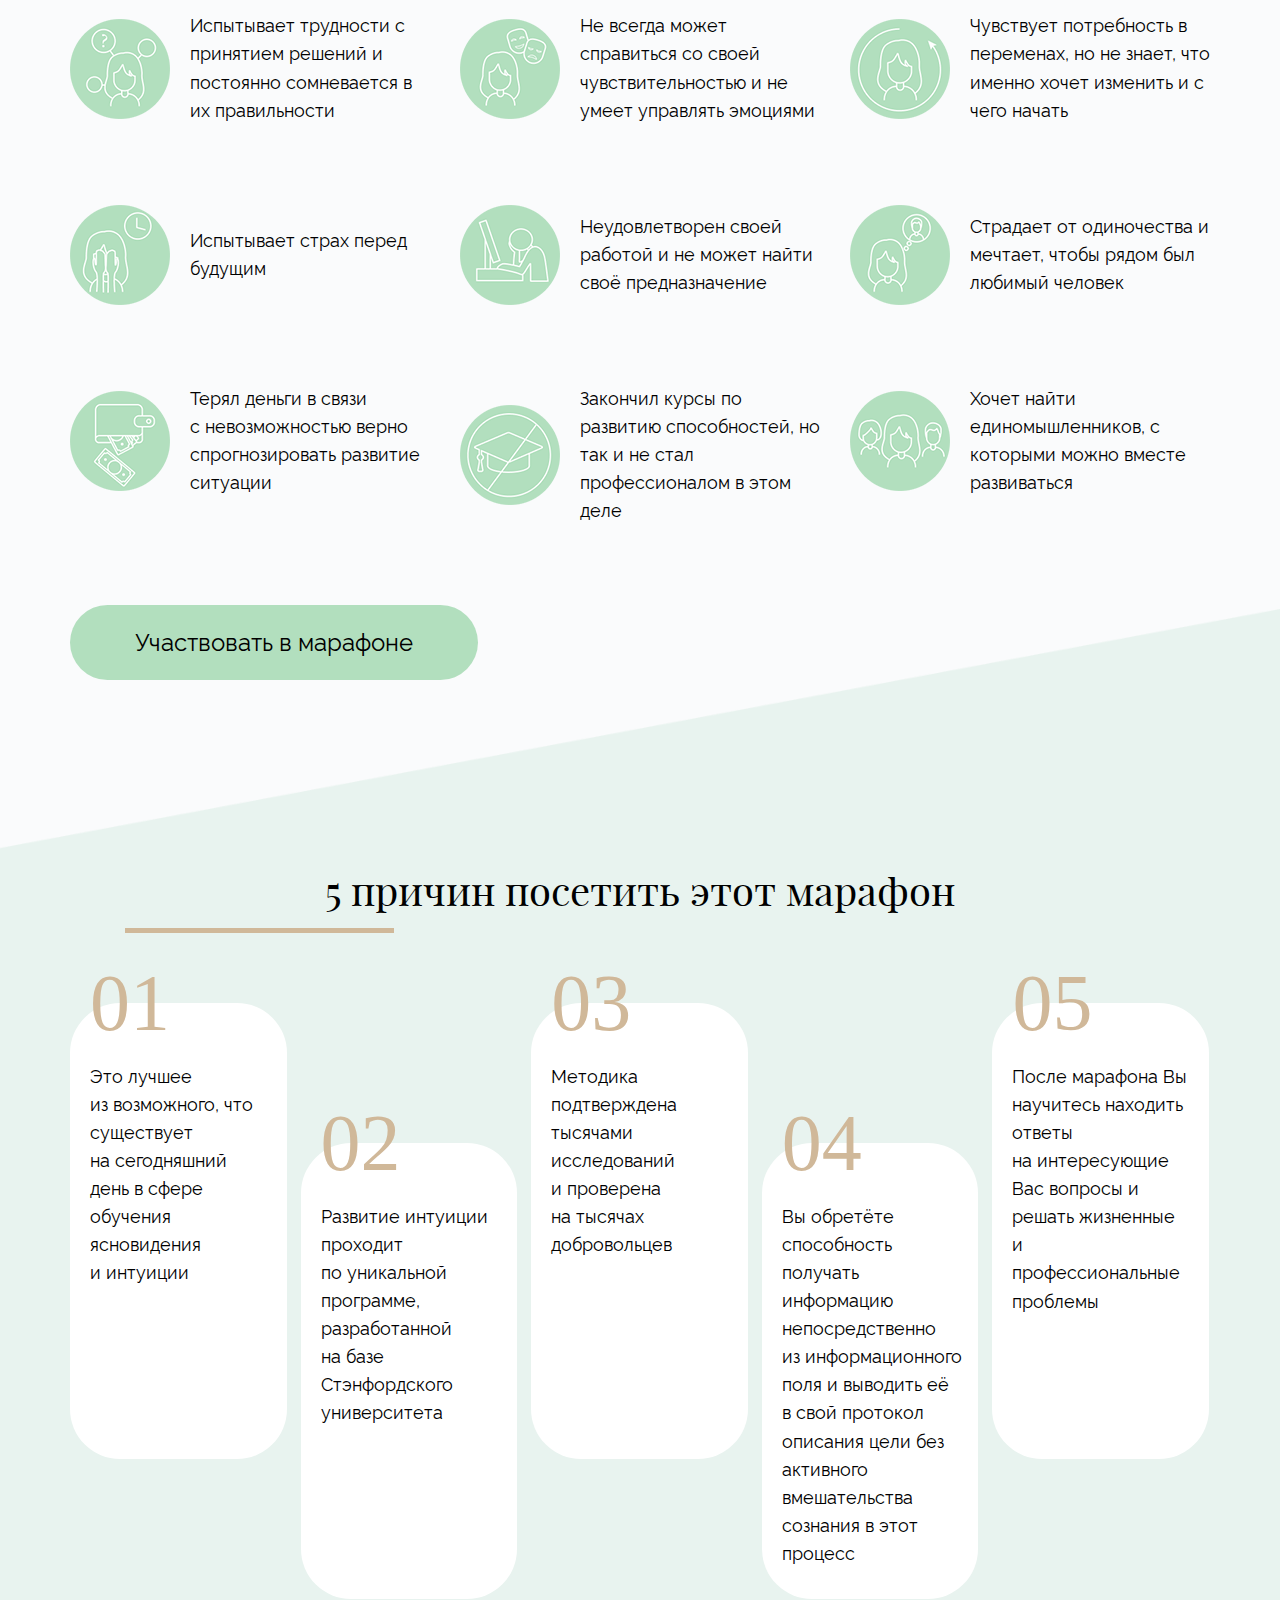
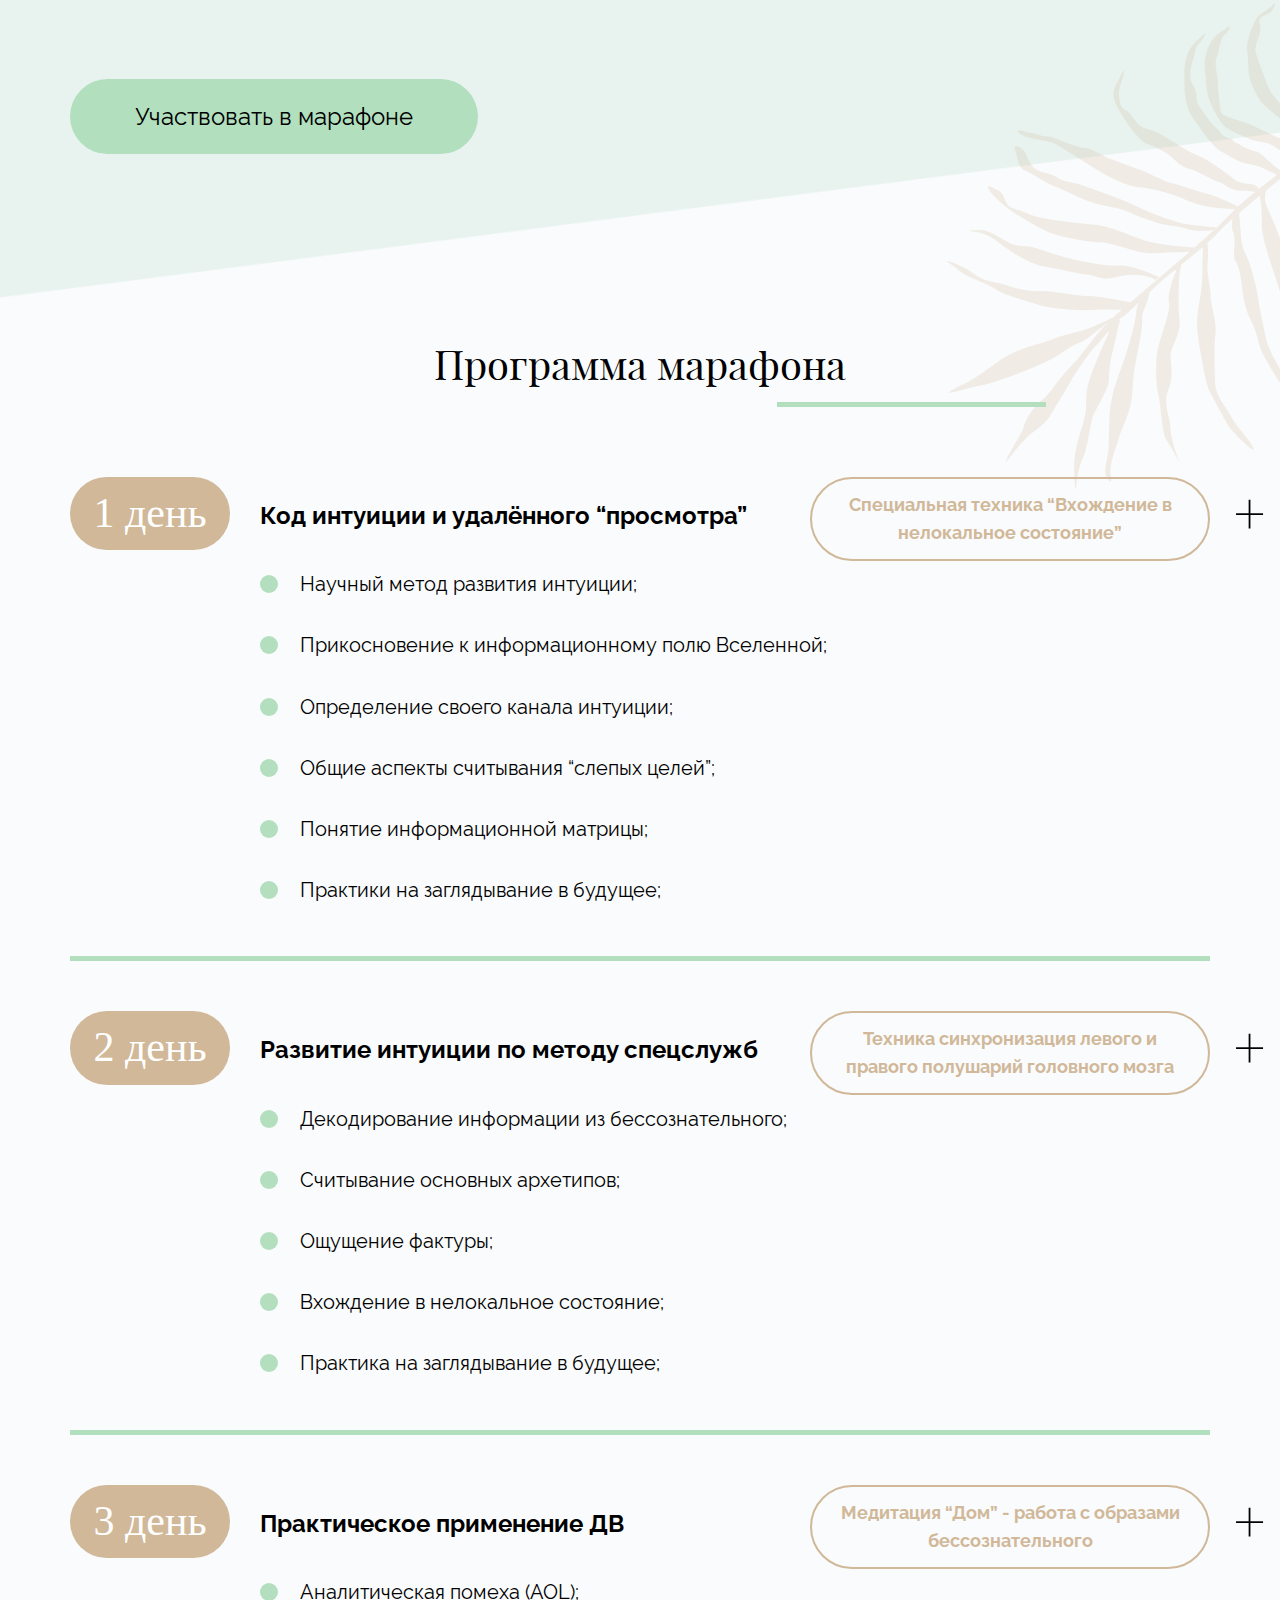
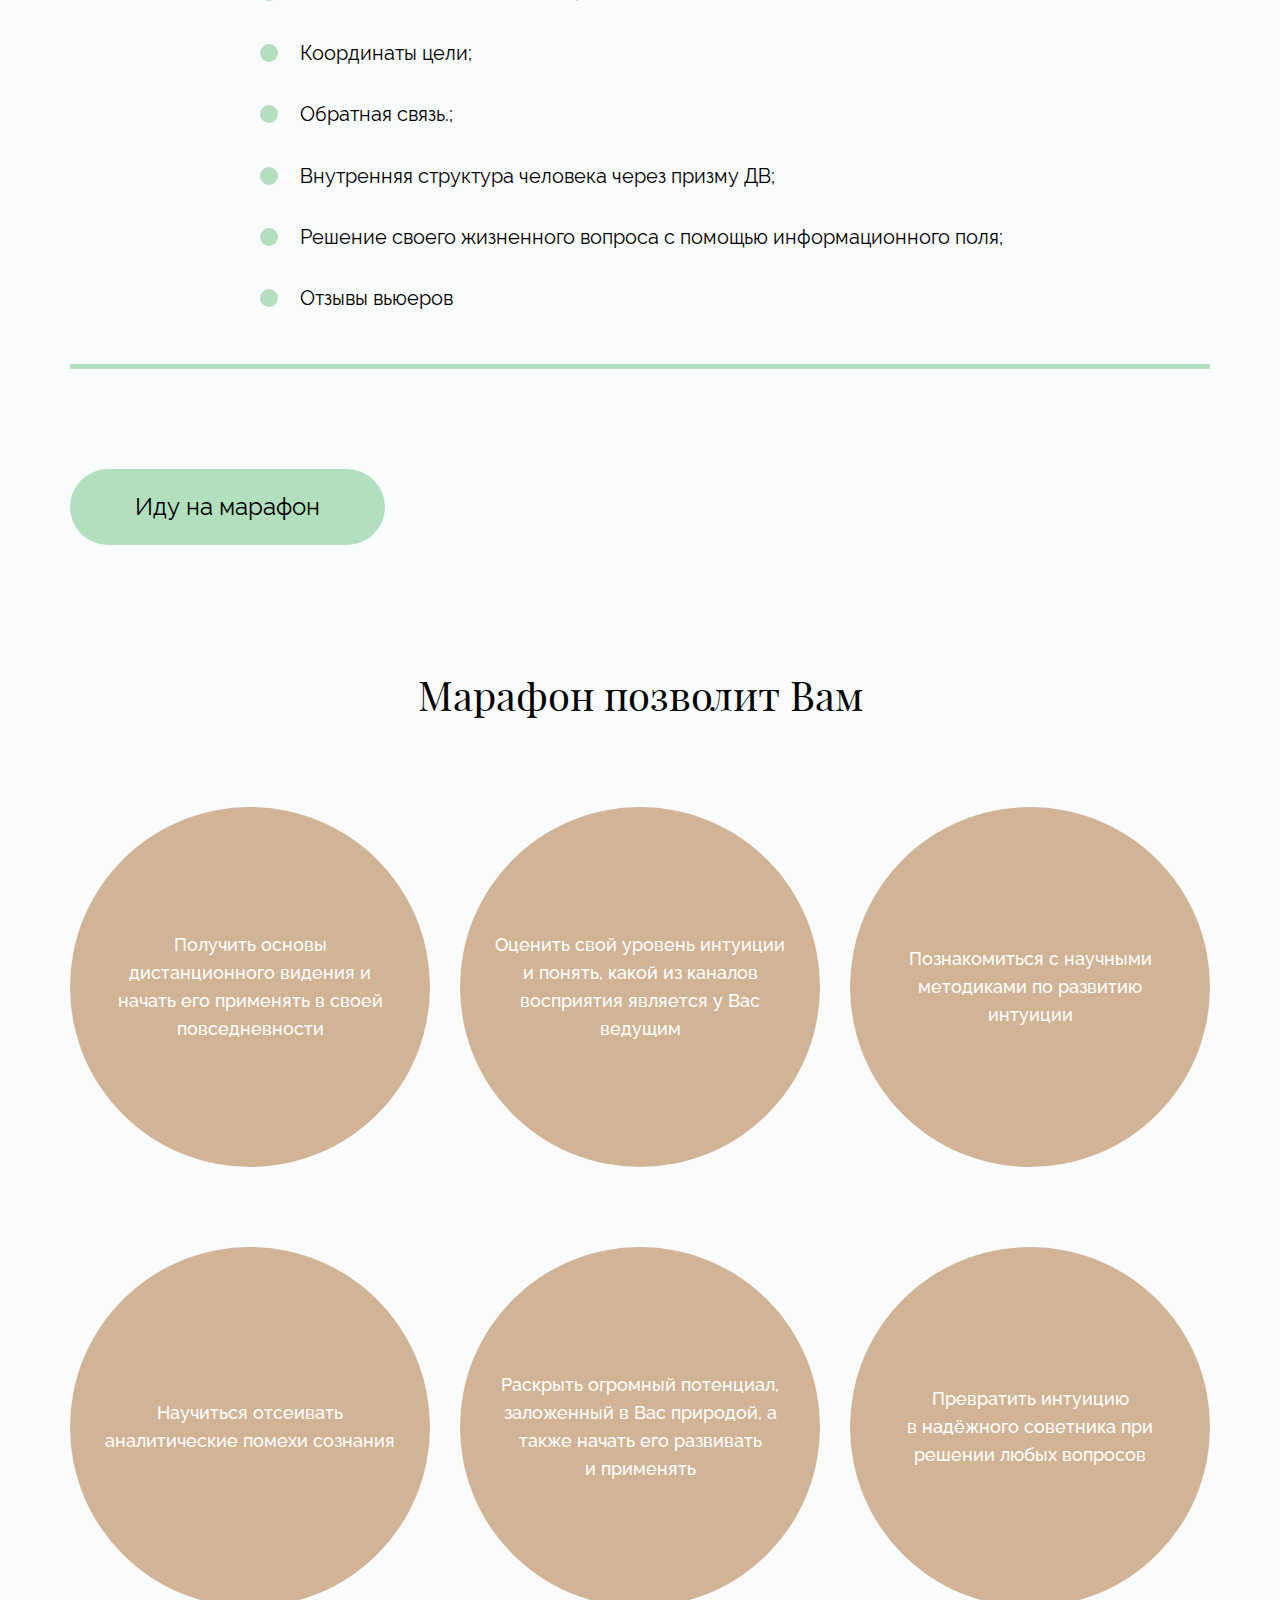
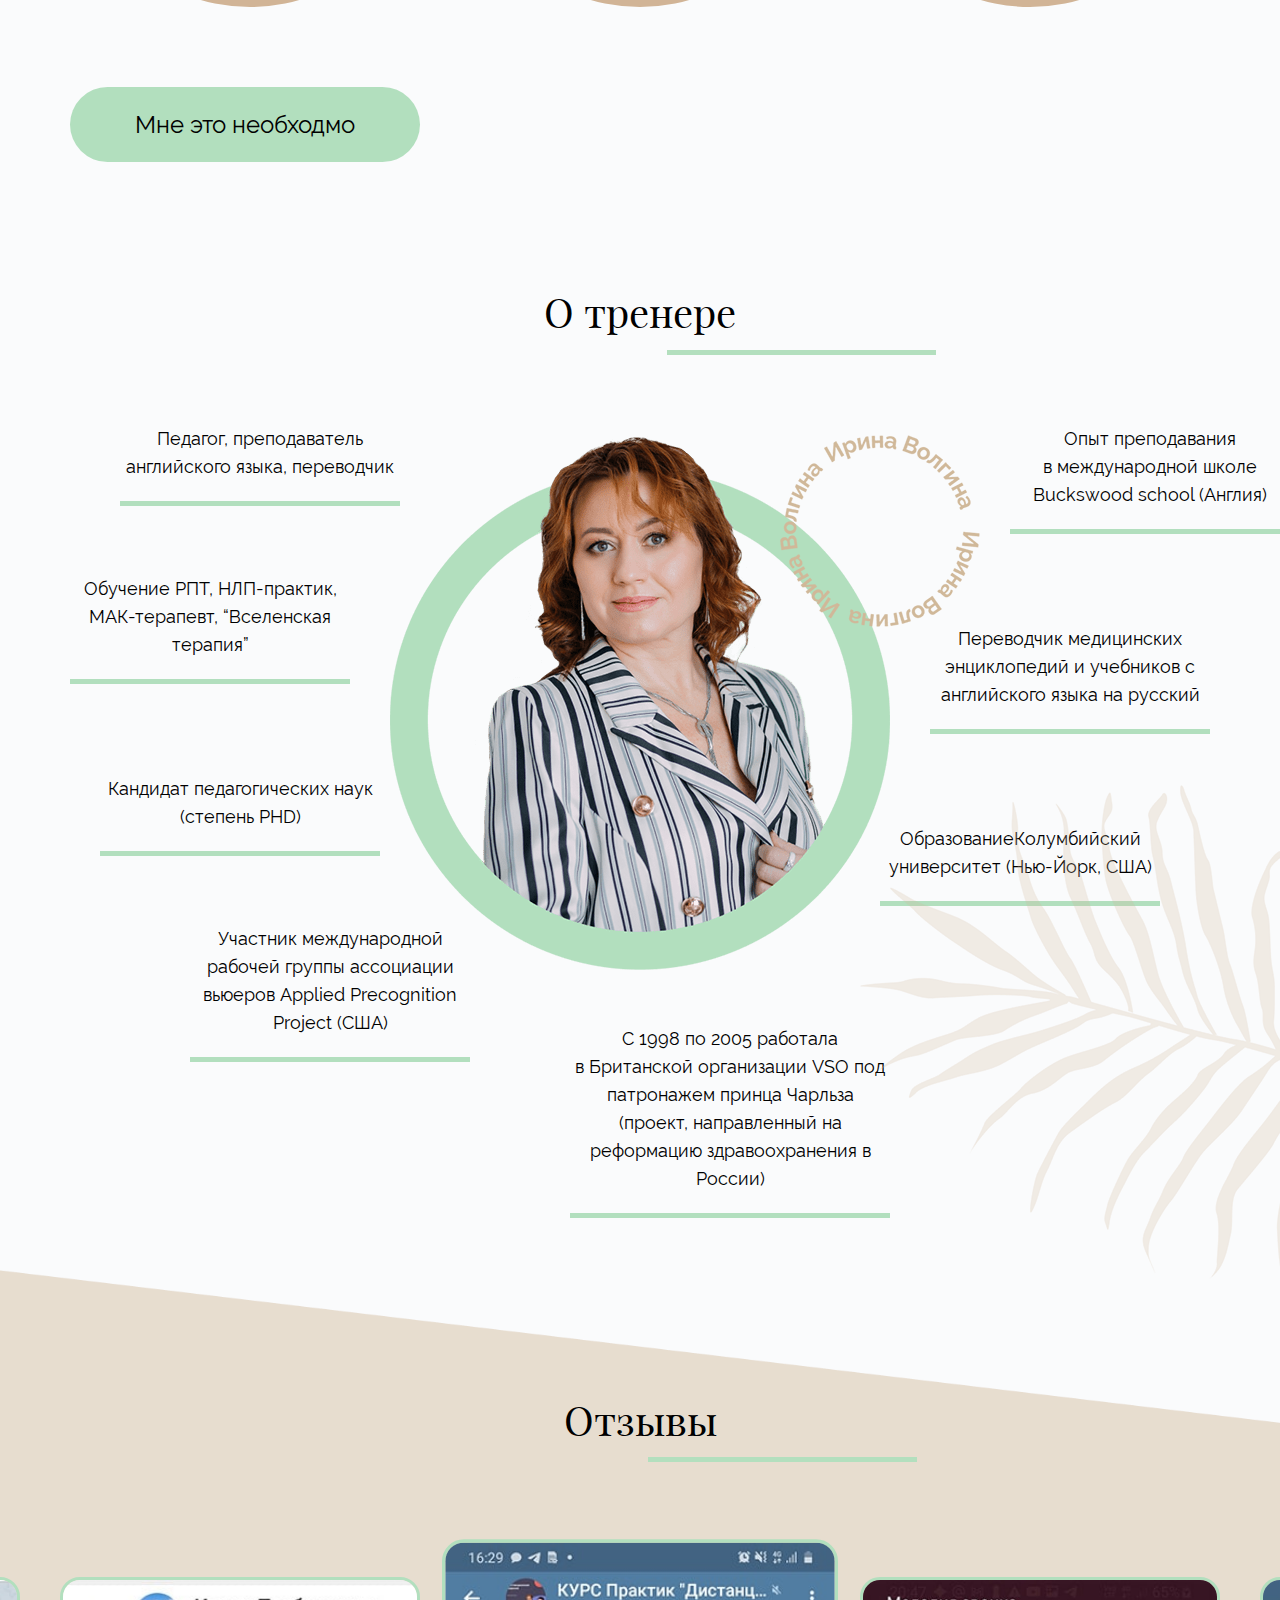
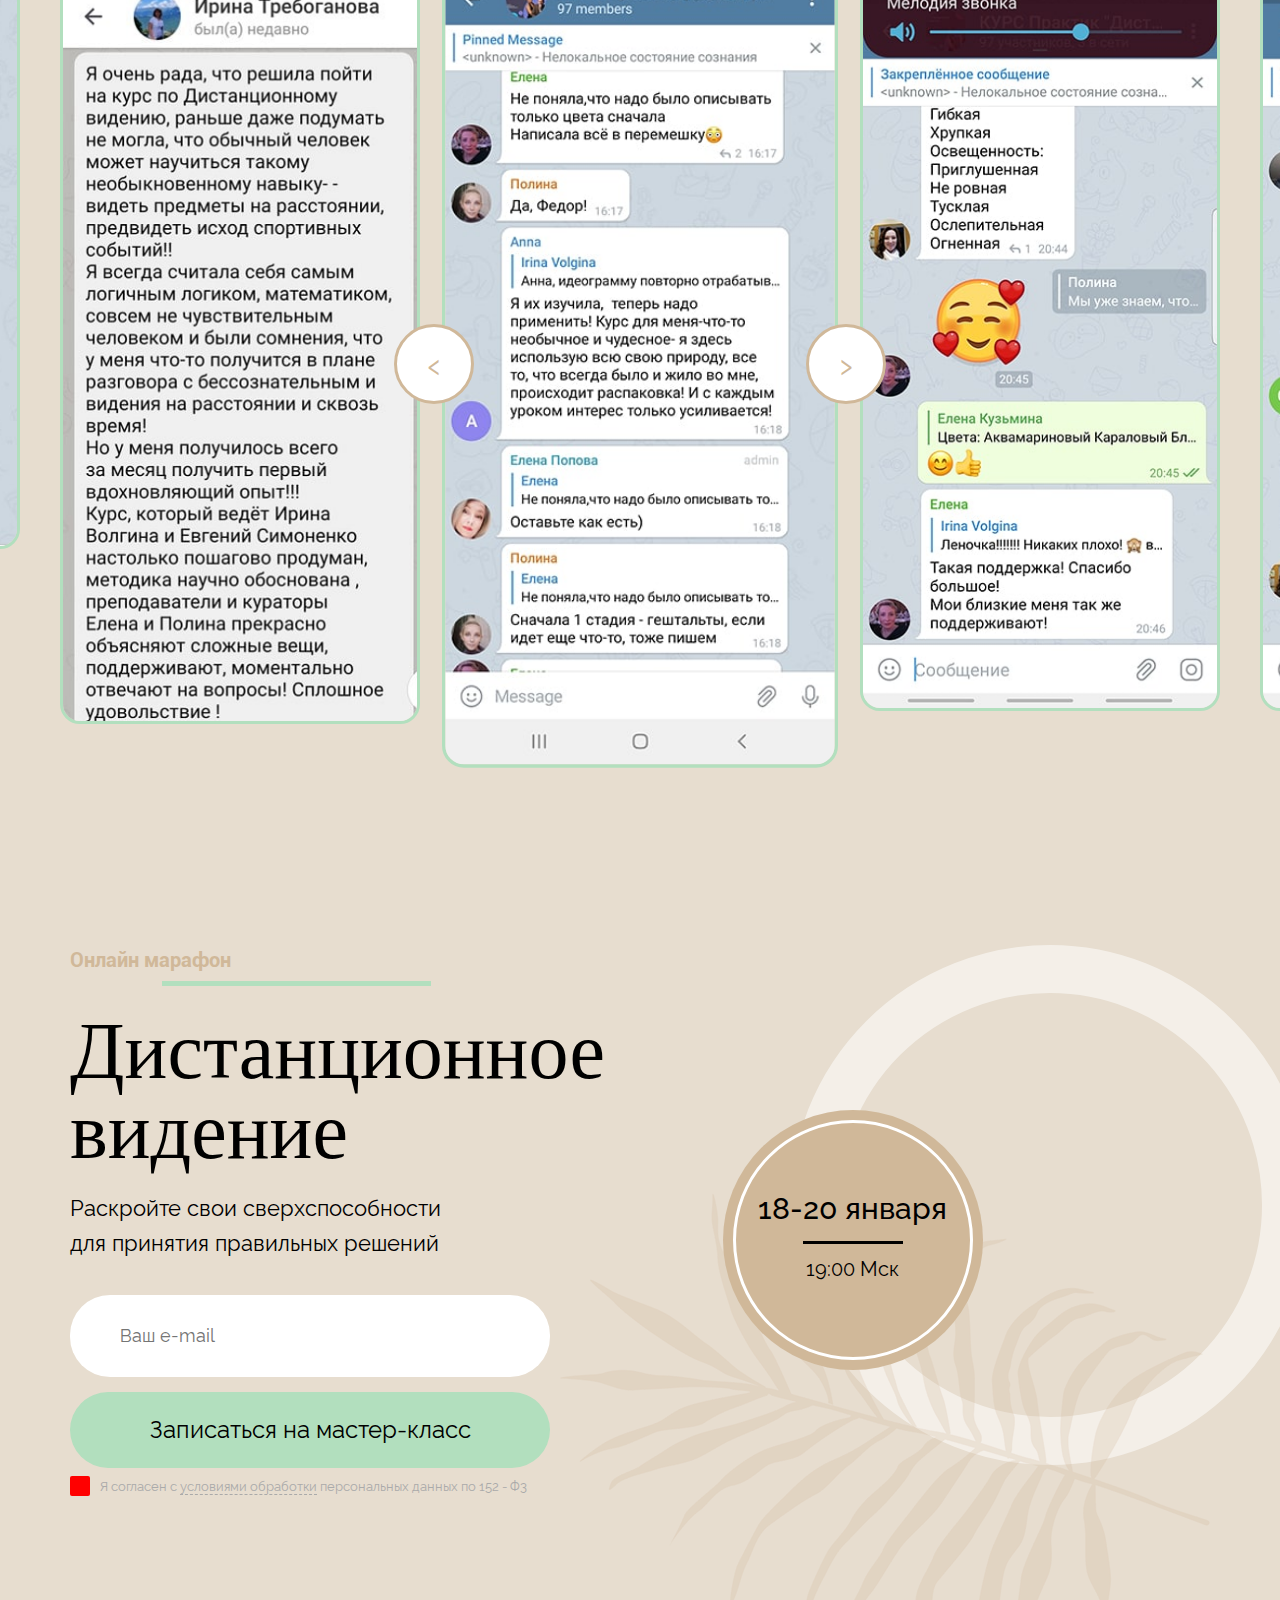
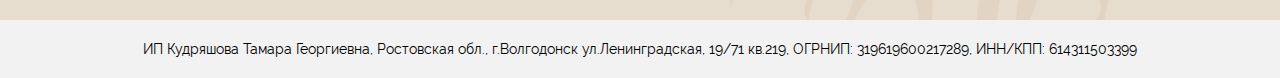
==== commit 1abb6e2c: "Main page is stylezed" ====
--- a/index.html
+++ b/index.html
@@ -36,37 +36,53 @@
           </div>
         </header>
         <div class="container">
-          <p class="main-pre">Онлайн марафон</p>
-          <h1 class="main-title">Дистанционное видение</h1>
-          <h2 class="main-subtitle">Раскройте свои сверхспособности для принятия правильных решений</h2>
-          <div class="main-date">
-            <p>18-20 января</p>
-            <p>19:00 Мск</p>
-          </div>
-          <form class="form form-main" action="" method="post" enctype="application/x-www-form-urlencoded" accept-charset="UTF-8">
-            <h3 class="form-title hide">Мастер-класс завершён!</h3>
-            <div class="email-block email-block-form">
-              <input type="hidden" value="1" name="required_fields[email]">
-              <input class="send-input input input-mail input-mail-main" name="Contact[email]" type="text" placeholder="Ваш e-mail">
-            </div>
-            <button class="button button-form button-form-main" type="submit">Записаться на мастер-класс</button>
-            <div class="clearfix"></div>
-            <p class="alert-message"></p>
-            <div class="checking checking-main">
-              <input class="check" type="checkbox" id="check-1">
-              <label class="check-label" for="check-1">Я согласен с <a href="https://mastervision.su/politics-s.pdf" target="_blank">условиями обработки</a> персональных данных по 152 - Ф3</label>
-            </div>
-            <div style="display: none;">
-              <div style="display: none;">
-                <input type="hidden" value="" name="Contact[id_newsletter]">
-              </div><!-- API код канала рекламы -->
-              <input type="hidden" value="0" name="Contact[id_advertising_channel_page]">
-              <input type="hidden" name="formId" value="">
-              <input type="hidden" name="formVc" value="">
-              <input type="hidden" name="_aid" value="">
-              <input type="hidden" name="_vcaid" value="">
-            </div>
-          </form>
+          <div class="content"><img class="general-img general-img-main-1" src="img/images/branch-main.png" alt="Ветка"/>
+            <div class="row">
+              <div class="col-md-7">
+                <div class="content">
+                  <div class="main-circle">
+                    <div class="main-circle-1"></div>
+                  </div>
+                  <p class="main-pre">Онлайн марафон</p>
+                  <h1 class="main-title">Дистанционное видение</h1>
+                  <h2 class="main-subtitle">Раскройте свои сверхспособности для принятия правильных решений</h2>
+                  <p class="main-author">Автор: <span>Ирина Волгина</span></p>
+                  <div class="main-date">
+                    <p>18-20 января</p>
+                    <p>19:00 Мск</p>
+                  </div>
+                  <form class="form form-main" action="https://shop.mv-centr.ru/?r=personal/newsletter/sub/add&id=25863&lg=ru&Contact[id_newsletter]=551" method="post" enctype="application/x-www-form-urlencoded" accept-charset="UTF-8">
+                    <h3 class="form-title hide">Мастер-класс завершён!</h3>
+                    <div class="email-block email-block-form">
+                      <input type="hidden" value="1" name="required_fields[email]">
+                      <input class="send-input input input-mail input-mail-main" name="Contact[email]" type="text" placeholder="Ваш e-mail">
+                    </div>
+                    <button class="button button-form button-form-main" type="submit">Записаться на мастер-класс</button>
+                    <div class="clearfix"></div>
+                    <p class="alert-message"></p>
+                    <div class="checking checking-main">
+                      <input class="check" type="checkbox" id="check-1">
+                      <label class="check-label" for="check-1">Я согласен с <a href="https://mastervision.su/politics-s.pdf" target="_blank">условиями обработки</a> персональных данных по 152 - Ф3</label>
+                    </div>
+                    <div style="display: none;">
+                      <div style="display: none;">
+                        <input type="hidden" value="551" name="Contact[id_newsletter]">
+                      </div><!-- API код канала рекламы -->
+                      <input type="hidden" value="0" name="Contact[id_advertising_channel_page]">
+                      <input type="hidden" name="formId" value="368">
+                      <input type="hidden" name="formVc" value="4208246853">
+                      <input type="hidden" name="_aid" value="">
+                      <input type="hidden" name="_vcaid" value="">
+                    </div>
+                  </form>
+                </div>
+              </div>
+              <div class="col-md-5">
+                <div class="main-img"><img src="img/images/main.png" alt="Дистанционное видение"/>
+                </div>
+              </div>
+            </div>
+          </div>
         </div>
       </section>
       <section id="video">
@@ -300,86 +316,102 @@
                   </div>
                   <div class="author-item author-item-8">
                     <p class="author-item-text">С 1998 по 2005 работала в Британской организации VSO под патронажем принца Чарльза (проект, направленный на реформацию  здравоохранения в России)</p>
-                  </div><img class="general-img-author-1" src="img/images/branch-1.png" alt="Ветка"/>
-          </div>
-        </div>
-      </section>
-      <section id="revs">
-        <div class="container">
-          <h3 class="general-title general-title-green"><span>Отзывы</span></h3>
-        </div>
-        <div class="revs-slider-text"><a class="text-rev-link" href="img/revs/rev-1.jpg" data-fancybox="text-revs"><img class="text-rev-img" src="img/revs/rev-1.min.png" alt="Отзыв 1"></a><a class="text-rev-link" href="img/revs/rev-2.jpg" data-fancybox="text-revs"><img class="text-rev-img" src="img/revs/rev-2.min.png" alt="Отзыв 2"></a><a class="text-rev-link" href="img/revs/rev-3.jpg" data-fancybox="text-revs"><img class="text-rev-img" src="img/revs/rev-3.min.png" alt="Отзыв 3"></a><a class="text-rev-link" href="img/revs/rev-4.jpg" data-fancybox="text-revs"><img class="text-rev-img" src="img/revs/rev-4.min.png" alt="Отзыв 4"></a><a class="text-rev-link" href="img/revs/rev-5.jpg" data-fancybox="text-revs"><img class="text-rev-img" src="img/revs/rev-5.min.png" alt="Отзыв 5"></a><a class="text-rev-link" href="img/revs/rev-6.jpg" data-fancybox="text-revs"><img class="text-rev-img" src="img/revs/rev-6.min.png" alt="Отзыв 6"></a><a class="text-rev-link" href="img/revs/rev-7.jpg" data-fancybox="text-revs"><img class="text-rev-img" src="img/revs/rev-7.min.png" alt="Отзыв 7"></a><a class="text-rev-link" href="img/revs/rev-8.jpg" data-fancybox="text-revs"><img class="text-rev-img" src="img/revs/rev-8.min.png" alt="Отзыв 8"></a><a class="text-rev-link" href="img/revs/rev-9.jpg" data-fancybox="text-revs"><img class="text-rev-img" src="img/revs/rev-9.min.png" alt="Отзыв 9"></a><a class="text-rev-link" href="img/revs/rev-10.jpg" data-fancybox="text-revs"><img class="text-rev-img" src="img/revs/rev-10.min.png" alt="Отзыв 10"></a><a class="text-rev-link" href="img/revs/rev-11.jpg" data-fancybox="text-revs"><img class="text-rev-img" src="img/revs/rev-11.min.png" alt="Отзыв 11"></a><a class="text-rev-link" href="img/revs/rev-12.jpg" data-fancybox="text-revs"><img class="text-rev-img" src="img/revs/rev-12.min.png" alt="Отзыв 12"></a><a class="text-rev-link" href="img/revs/rev-13.jpg" data-fancybox="text-revs"><img class="text-rev-img" src="img/revs/rev-13.min.png" alt="Отзыв 13"></a><a class="text-rev-link" href="img/revs/rev-14.jpg" data-fancybox="text-revs"><img class="text-rev-img" src="img/revs/rev-14.min.png" alt="Отзыв 14"></a><a class="text-rev-link" href="img/revs/rev-15.jpg" data-fancybox="text-revs"><img class="text-rev-img" src="img/revs/rev-15.min.png" alt="Отзыв 15"></a><a class="text-rev-link" href="img/revs/rev-16.jpg" data-fancybox="text-revs"><img class="text-rev-img" src="img/revs/rev-16.min.png" alt="Отзыв 16"></a><a class="text-rev-link" href="img/revs/rev-17.jpg" data-fancybox="text-revs"><img class="text-rev-img" src="img/revs/rev-17.min.png" alt="Отзыв 17"></a><a class="text-rev-link" href="img/revs/rev-18.jpg" data-fancybox="text-revs"><img class="text-rev-img" src="img/revs/rev-18.min.png" alt="Отзыв 18"></a><a class="text-rev-link" href="img/revs/rev-19.jpg" data-fancybox="text-revs"><img class="text-rev-img" src="img/revs/rev-19.min.png" alt="Отзыв 19"></a>
-        </div>
-      </section>
-      <section id="last">
-        <div class="container">
-          <div class="content">
-            <p class="main-pre">Онлайн марафон</p>
-            <h1 class="main-title">Дистанционное видение</h1>
-            <h2 class="main-subtitle">Раскройте свои сверхспособности для принятия правильных решений</h2>
-            <div class="main-date">
-              <p>18-20 января</p>
-              <p>19:00 Мск</p>
-            </div>
-            <form class="form form-main" action="" method="post" enctype="application/x-www-form-urlencoded" accept-charset="UTF-8">
-              <h3 class="form-title hide">Мастер-класс завершён!</h3>
-              <div class="email-block email-block-form">
-                <input type="hidden" value="1" name="required_fields[email]">
-                <input class="send-input input input-mail input-mail-main" name="Contact[email]" type="text" placeholder="Ваш e-mail">
-              </div>
-              <button class="button button-form button-form-main" type="submit">Записаться на мастер-класс</button>
-              <div class="clearfix"></div>
-              <p class="alert-message"></p>
-              <div class="checking checking-main">
-                <input class="check" type="checkbox" id="check-2">
-                <label class="check-label" for="check-2">Я согласен с <a href="https://mastervision.su/politics-s.pdf" target="_blank">условиями обработки</a> персональных данных по 152 - Ф3</label>
-              </div>
-              <div style="display: none;">
-                <div style="display: none;">
-                  <input type="hidden" value="" name="Contact[id_newsletter]">
-                </div><!-- API код канала рекламы -->
-                <input type="hidden" value="0" name="Contact[id_advertising_channel_page]">
-                <input type="hidden" name="formId" value="">
-                <input type="hidden" name="formVc" value="">
-                <input type="hidden" name="_aid" value="">
-                <input type="hidden" name="_vcaid" value="">
-              </div>
-            </form><img class="last-img-1" src="img/images/branch-2.png" alt="Ветка"/>
-          </div>
-        </div>
-      </section>
-      <div class="white-popup mfp-hide" id="Modal">
-        <div class="modal-content">
-          <h3 class="modal-title hide">Мастер-класс завершён!</h3>
-          <h3 class="modal-title">Регистрируйтесь прямо сейчас - это бесплатно</h3>
-          <form class="form form-modal" action="" method="post" enctype="application/x-www-form-urlencoded" accept-charset="UTF-8">
-            <div class="email-block email-block-form">
-              <input type="hidden" value="1" name="required_fields[email]">
-              <input class="input input-mail input-mail-modal" name="Contact[email]" type="text" placeholder="Ваш email">
-            </div>
-            <div class="button-wrapper-center">
-              <button class="button button-form button-form-modal" type="submit">Записаться на мастер-класс</button>
-            </div>
-            <div class="clearfix"></div>
-            <p class="alert-message"></p>
-            <div class="checking checking-modal">
-              <input class="check" type="checkbox" id="check-m">
-              <label class="check-label" for="check-m">Я согласен с <a href="https://mastervision.su/politics-s.pdf" target="_blank">условиями обработки</a> персональных данных по 152 - Ф3</label>
-            </div>
-            <div style="display: none;">
-              <div style="display: none;">
-                <input type="hidden" value="" name="Contact[id_newsletter]">
-              </div><!-- API код канала рекламы -->
-              <input type="hidden" value="0" name="Contact[id_advertising_channel_page]">
-              <input type="hidden" name="formId" value="">
-              <input type="hidden" name="formVc" value="">
-              <input type="hidden" name="_aid" value="">
-              <input type="hidden" name="_vcaid" value="">
-            </div>
-          </form>
-        </div>
+                  </div><img class="general-img general-img-author-1" src="img/images/branch-2.png" alt="Ветка"/>
+          </div>
+        </div>
+      </section>
+      <div class="back-wrap-1">
+        <section id="revs">
+          <div class="container">
+            <h3 class="general-title general-title-green"><span>Отзывы</span></h3>
+          </div>
+          <div class="revs-slider-text"><a class="text-rev-link" href="img/revs/text-2.jpg" data-fancybox="text-revs"><img class="text-rev-img" src="img/revs/text-2.min.jpg" alt="Отзыв 2"></a><a class="text-rev-link" href="img/revs/text-3.jpg" data-fancybox="text-revs"><img class="text-rev-img" src="img/revs/text-3.min.jpg" alt="Отзыв 3"></a><a class="text-rev-link" href="img/revs/text-4.jpg" data-fancybox="text-revs"><img class="text-rev-img" src="img/revs/text-4.min.jpg" alt="Отзыв 4"></a><a class="text-rev-link" href="img/revs/text-5.jpg" data-fancybox="text-revs"><img class="text-rev-img" src="img/revs/text-5.min.jpg" alt="Отзыв 5"></a><a class="text-rev-link" href="img/revs/text-6.jpg" data-fancybox="text-revs"><img class="text-rev-img" src="img/revs/text-6.min.jpg" alt="Отзыв 6"></a><a class="text-rev-link" href="img/revs/text-7.jpg" data-fancybox="text-revs"><img class="text-rev-img" src="img/revs/text-7.min.jpg" alt="Отзыв 7"></a><a class="text-rev-link" href="img/revs/text-8.jpg" data-fancybox="text-revs"><img class="text-rev-img" src="img/revs/text-8.min.jpg" alt="Отзыв 8"></a><a class="text-rev-link" href="img/revs/text-9.jpg" data-fancybox="text-revs"><img class="text-rev-img" src="img/revs/text-9.min.jpg" alt="Отзыв 9"></a><a class="text-rev-link" href="img/revs/text-10.jpg" data-fancybox="text-revs"><img class="text-rev-img" src="img/revs/text-10.min.jpg" alt="Отзыв 10"></a><a class="text-rev-link" href="img/revs/text-11.jpg" data-fancybox="text-revs"><img class="text-rev-img" src="img/revs/text-11.min.jpg" alt="Отзыв 11"></a><a class="text-rev-link" href="img/revs/text-12.jpg" data-fancybox="text-revs"><img class="text-rev-img" src="img/revs/text-12.min.jpg" alt="Отзыв 12"></a><a class="text-rev-link" href="img/revs/text-13.jpg" data-fancybox="text-revs"><img class="text-rev-img" src="img/revs/text-13.min.jpg" alt="Отзыв 13"></a><a class="text-rev-link" href="img/revs/text-14.jpg" data-fancybox="text-revs"><img class="text-rev-img" src="img/revs/text-14.min.jpg" alt="Отзыв 14"></a><a class="text-rev-link" href="img/revs/text-15.jpg" data-fancybox="text-revs"><img class="text-rev-img" src="img/revs/text-15.min.jpg" alt="Отзыв 15"></a><a class="text-rev-link" href="img/revs/text-16.jpg" data-fancybox="text-revs"><img class="text-rev-img" src="img/revs/text-16.min.jpg" alt="Отзыв 16"></a><a class="text-rev-link" href="img/revs/text-17.jpg" data-fancybox="text-revs"><img class="text-rev-img" src="img/revs/text-17.min.jpg" alt="Отзыв 17"></a><a class="text-rev-link" href="img/revs/text-18.jpg" data-fancybox="text-revs"><img class="text-rev-img" src="img/revs/text-18.min.jpg" alt="Отзыв 18"></a><a class="text-rev-link" href="img/revs/text-19.jpg" data-fancybox="text-revs"><img class="text-rev-img" src="img/revs/text-19.min.jpg" alt="Отзыв 19"></a><a class="text-rev-link" href="img/revs/text-20.jpg" data-fancybox="text-revs"><img class="text-rev-img" src="img/revs/text-20.min.jpg" alt="Отзыв 20"></a><a class="text-rev-link" href="img/revs/text-21.jpg" data-fancybox="text-revs"><img class="text-rev-img" src="img/revs/text-21.min.jpg" alt="Отзыв 21"></a><a class="text-rev-link" href="img/revs/text-22.jpg" data-fancybox="text-revs"><img class="text-rev-img" src="img/revs/text-22.min.jpg" alt="Отзыв 22"></a><a class="text-rev-link" href="img/revs/text-23.jpg" data-fancybox="text-revs"><img class="text-rev-img" src="img/revs/text-23.min.jpg" alt="Отзыв 23"></a><a class="text-rev-link" href="img/revs/text-24.jpg" data-fancybox="text-revs"><img class="text-rev-img" src="img/revs/text-24.min.jpg" alt="Отзыв 24"></a><a class="text-rev-link" href="img/revs/text-25.jpg" data-fancybox="text-revs"><img class="text-rev-img" src="img/revs/text-25.min.jpg" alt="Отзыв 25"></a><a class="text-rev-link" href="img/revs/text-26.jpg" data-fancybox="text-revs"><img class="text-rev-img" src="img/revs/text-26.min.jpg" alt="Отзыв 26"></a><a class="text-rev-link" href="img/revs/text-27.jpg" data-fancybox="text-revs"><img class="text-rev-img" src="img/revs/text-27.min.jpg" alt="Отзыв 27"></a><a class="text-rev-link" href="img/revs/text-28.jpg" data-fancybox="text-revs"><img class="text-rev-img" src="img/revs/text-28.min.jpg" alt="Отзыв 28"></a><a class="text-rev-link" href="img/revs/text-29.jpg" data-fancybox="text-revs"><img class="text-rev-img" src="img/revs/text-29.min.jpg" alt="Отзыв 29"></a>
+          </div>
+        </section>
+        <section id="last">
+          <div class="container">
+            <div class="row">
+              <div class="col-md-7">
+                <div class="content">
+                  <p class="main-pre">Онлайн марафон</p>
+                  <h1 class="main-title main-title-last">Дистанционное видение</h1>
+                  <h2 class="main-subtitle">Раскройте свои сверхспособности для принятия правильных решений</h2>
+                  <div class="main-date main-date-last">
+                    <p>18-20 января</p>
+                    <p>19:00 Мск</p>
+                  </div>
+                  <form class="form form-main form-main-last" action="https://shop.mv-centr.ru/?r=personal/newsletter/sub/add&id=25863&lg=ru&Contact[id_newsletter]=551" method="post" enctype="application/x-www-form-urlencoded" accept-charset="UTF-8">
+                    <h3 class="form-title hide">Мастер-класс завершён!</h3>
+                    <div class="email-block email-block-form">
+                      <input type="hidden" value="1" name="required_fields[email]">
+                      <input class="send-input input input-mail input-mail-main" name="Contact[email]" type="text" placeholder="Ваш e-mail">
+                    </div>
+                    <button class="button button-form button-form-main" type="submit">Записаться на мастер-класс</button>
+                    <div class="clearfix"></div>
+                    <p class="alert-message"></p>
+                    <div class="checking checking-main">
+                      <input class="check" type="checkbox" id="check-2">
+                      <label class="check-label" for="check-2">Я согласен с <a href="https://mastervision.su/politics-s.pdf" target="_blank">условиями обработки</a> персональных данных по 152 - Ф3</label>
+                    </div>
+                    <div style="display: none;">
+                      <div style="display: none;">
+                        <input type="hidden" value="551" name="Contact[id_newsletter]">
+                      </div><!-- API код канала рекламы -->
+                      <input type="hidden" value="0" name="Contact[id_advertising_channel_page]">
+                      <input type="hidden" name="formId" value="368">
+                      <input type="hidden" name="formVc" value="4208246853">
+                      <input type="hidden" name="_aid" value="">
+                      <input type="hidden" name="_vcaid" value="">
+                    </div>
+                  </form>
+                </div>
+              </div>
+              <div class="col-md-5">
+                <div class="last-img"><img class="general-img" src="img/images/branch-2.png" alt="Ветка"/>
+                </div>
+              </div>
+            </div>
+          </div>
+        </section>
       </div>
     </div>
+    <footer>
+      <div class="container">
+        <p>ИП Кудряшова Тамара Георгиевна, Ростовская обл., г.Волгодонск  ул.Ленинградская, 19/71 кв.219, ОГРНИП: 319619600217289, ИНН/КПП: 614311503399
+          <div class="white-popup mfp-hide" id="Modal">
+            <div class="modal-content">
+              <h3 class="modal-title hide">Мастер-класс завершён!</h3>
+              <h3 class="modal-title">Регистрируйтесь прямо сейчас - это бесплатно</h3>
+              <form class="form form-modal" action="https://shop.mv-centr.ru/?r=personal/newsletter/sub/add&amp;id=25863&amp;lg=ru&amp;Contact[id_newsletter]=551" method="post" enctype="application/x-www-form-urlencoded" accept-charset="UTF-8">
+                <div class="email-block email-block-form">
+                  <input type="hidden" value="1" name="required_fields[email]">
+                  <input class="input input-mail input-mail-modal" name="Contact[email]" type="text" placeholder="Ваш email">
+                </div>
+                <div class="button-wrapper-center">
+                  <button class="button button-form button-form-modal" type="submit">Записаться на мастер-класс</button>
+                </div>
+                <div class="clearfix"></div>
+                <p class="alert-message"></p>
+                <div class="checking checking-modal">
+                  <input class="check" type="checkbox" id="check-m">
+                  <label class="check-label" for="check-m">Я согласен с <a href="https://mastervision.su/politics-s.pdf" target="_blank">условиями обработки</a> персональных данных по 152 - Ф3</label>
+                </div>
+                <div style="display: none;">
+                  <div style="display: none;">
+                    <input type="hidden" value="551" name="Contact[id_newsletter]">
+                  </div><!-- API код канала рекламы -->
+                  <input type="hidden" value="0" name="Contact[id_advertising_channel_page]">
+                  <input type="hidden" name="formId" value="368">
+                  <input type="hidden" name="formVc" value="4208246853">
+                  <input type="hidden" name="_aid" value="">
+                  <input type="hidden" name="_vcaid" value="">
+                </div>
+              </form>
+            </div>
+          </div>
+        </p>
+      </div>
+    </footer>
     <script src="js/libs.min.js"></script>
     <script src="js/scripts.js"></script>
   </body>
--- a/css/styles.min.css
+++ b/css/styles.min.css
@@ -5,4 +5,4 @@
  * Bootstrap v3.4.1 (https://getbootstrap.com/)
  * Copyright 2011-2019 Twitter, Inc.
  * Licensed under MIT (https://github.com/twbs/bootstrap/blob/master/LICENSE)
- *//*! normalize.css v3.0.3 | MIT License | github.com/necolas/normalize.css */html{font-family:sans-serif;-ms-text-size-adjust:100%;-webkit-text-size-adjust:100%}body{margin:0}article,aside,details,figcaption,figure,footer,header,hgroup,main,menu,nav,section,summary{display:block}audio,canvas,progress,video{display:inline-block;vertical-align:baseline}audio:not([controls]){display:none;height:0}[hidden],template{display:none}a{background-color:transparent}a:active,a:hover{outline:0}abbr[title]{border-bottom:none;text-decoration:underline;-webkit-text-decoration:underline dotted;-moz-text-decoration:underline dotted;text-decoration:underline dotted}b,strong{font-weight:bold}dfn{font-style:italic}h1{font-size:2em;margin:0.67em 0}mark{background:#ff0;color:#000}small{font-size:80%}sub,sup{font-size:75%;line-height:0;position:relative;vertical-align:baseline}sup{top:-0.5em}sub{bottom:-0.25em}img{border:0}svg:not(:root){overflow:hidden}figure{margin:1em 40px}hr{-webkit-box-sizing:content-box;-moz-box-sizing:content-box;box-sizing:content-box;height:0}pre{overflow:auto}code,kbd,pre,samp{font-family:monospace,monospace;font-size:1em}button,input,optgroup,select,textarea{color:inherit;font:inherit;margin:0}button{overflow:visible}button,select{text-transform:none}button,html input[type=button],input[type=reset],input[type=submit]{-webkit-appearance:button;cursor:pointer}button[disabled],html input[disabled]{cursor:default}button::-moz-focus-inner,input::-moz-focus-inner{border:0;padding:0}input{line-height:normal}input[type=checkbox],input[type=radio]{-webkit-box-sizing:border-box;-moz-box-sizing:border-box;box-sizing:border-box;padding:0}input[type=number]::-webkit-inner-spin-button,input[type=number]::-webkit-outer-spin-button{height:auto}input[type=search]{-webkit-appearance:textfield;-webkit-box-sizing:content-box;-moz-box-sizing:content-box;box-sizing:content-box}input[type=search]::-webkit-search-cancel-button,input[type=search]::-webkit-search-decoration{-webkit-appearance:none}fieldset{border:1px solid #c0c0c0;margin:0 2px;padding:0.35em 0.625em 0.75em}legend{border:0;padding:0}textarea{overflow:auto}optgroup{font-weight:bold}table{border-collapse:collapse;border-spacing:0}td,th{padding:0}*{-webkit-box-sizing:border-box;-moz-box-sizing:border-box;box-sizing:border-box}:after,:before{-webkit-box-sizing:border-box;-moz-box-sizing:border-box;box-sizing:border-box}html{font-size:10px;-webkit-tap-highlight-color:rgba(0,0,0,0)}body{font-family:"Helvetica Neue",Helvetica,Arial,sans-serif;font-size:14px;line-height:1.42857143;color:#333;background-color:#fff}button,input,select,textarea{font-family:inherit;font-size:inherit;line-height:inherit}a{color:#337ab7;text-decoration:none}a:focus,a:hover{color:#23527c;text-decoration:underline}a:focus{outline:5px auto -webkit-focus-ring-color;outline-offset:-2px}figure{margin:0}img{vertical-align:middle}.img-responsive{display:block;max-width:100%;height:auto}.img-rounded{-webkit-border-radius:6px;-moz-border-radius:6px;border-radius:6px}.img-thumbnail{padding:4px;line-height:1.42857143;background-color:#fff;border:1px solid #ddd;-webkit-border-radius:4px;-moz-border-radius:4px;border-radius:4px;-webkit-transition:all .2s ease-in-out;-o-transition:all .2s ease-in-out;-moz-transition:all .2s ease-in-out;transition:all .2s ease-in-out;display:inline-block;max-width:100%;height:auto}.img-circle{-webkit-border-radius:50%;-moz-border-radius:50%;border-radius:50%}hr{margin-top:20px;margin-bottom:20px;border:0;border-top:1px solid #eee}.sr-only{position:absolute;width:1px;height:1px;padding:0;margin:-1px;overflow:hidden;clip:rect(0,0,0,0);border:0}.sr-only-focusable:active,.sr-only-focusable:focus{position:static;width:auto;height:auto;margin:0;overflow:visible;clip:auto}[role=button]{cursor:pointer}.container{padding-right:15px;padding-left:15px;margin-right:auto;margin-left:auto}@media (min-width:768px){.container{width:750px}}@media (min-width:992px){.container{width:970px}}@media (min-width:1200px){.container{width:1170px}}.container-fluid{padding-right:15px;padding-left:15px;margin-right:auto;margin-left:auto}.row{margin-right:-15px;margin-left:-15px}.row-no-gutters{margin-right:0;margin-left:0}.row-no-gutters [class*=col-]{padding-right:0;padding-left:0}.col-lg-1,.col-lg-2,.col-lg-3,.col-lg-4,.col-lg-5,.col-lg-6,.col-lg-7,.col-lg-8,.col-lg-9,.col-lg-10,.col-lg-11,.col-lg-12,.col-md-1,.col-md-2,.col-md-3,.col-md-4,.col-md-5,.col-md-6,.col-md-7,.col-md-8,.col-md-9,.col-md-10,.col-md-11,.col-md-12,.col-sm-1,.col-sm-2,.col-sm-3,.col-sm-4,.col-sm-5,.col-sm-6,.col-sm-7,.col-sm-8,.col-sm-9,.col-sm-10,.col-sm-11,.col-sm-12,.col-xs-1,.col-xs-2,.col-xs-3,.col-xs-4,.col-xs-5,.col-xs-6,.col-xs-7,.col-xs-8,.col-xs-9,.col-xs-10,.col-xs-11,.col-xs-12{position:relative;min-height:1px;padding-right:15px;padding-left:15px}.col-xs-1,.col-xs-2,.col-xs-3,.col-xs-4,.col-xs-5,.col-xs-6,.col-xs-7,.col-xs-8,.col-xs-9,.col-xs-10,.col-xs-11,.col-xs-12{float:left}.col-xs-12{width:100%}.col-xs-11{width:91.66666667%}.col-xs-10{width:83.33333333%}.col-xs-9{width:75%}.col-xs-8{width:66.66666667%}.col-xs-7{width:58.33333333%}.col-xs-6{width:50%}.col-xs-5{width:41.66666667%}.col-xs-4{width:33.33333333%}.col-xs-3{width:25%}.col-xs-2{width:16.66666667%}.col-xs-1{width:8.33333333%}.col-xs-pull-12{right:100%}.col-xs-pull-11{right:91.66666667%}.col-xs-pull-10{right:83.33333333%}.col-xs-pull-9{right:75%}.col-xs-pull-8{right:66.66666667%}.col-xs-pull-7{right:58.33333333%}.col-xs-pull-6{right:50%}.col-xs-pull-5{right:41.66666667%}.col-xs-pull-4{right:33.33333333%}.col-xs-pull-3{right:25%}.col-xs-pull-2{right:16.66666667%}.col-xs-pull-1{right:8.33333333%}.col-xs-pull-0{right:auto}.col-xs-push-12{left:100%}.col-xs-push-11{left:91.66666667%}.col-xs-push-10{left:83.33333333%}.col-xs-push-9{left:75%}.col-xs-push-8{left:66.66666667%}.col-xs-push-7{left:58.33333333%}.col-xs-push-6{left:50%}.col-xs-push-5{left:41.66666667%}.col-xs-push-4{left:33.33333333%}.col-xs-push-3{left:25%}.col-xs-push-2{left:16.66666667%}.col-xs-push-1{left:8.33333333%}.col-xs-push-0{left:auto}.col-xs-offset-12{margin-left:100%}.col-xs-offset-11{margin-left:91.66666667%}.col-xs-offset-10{margin-left:83.33333333%}.col-xs-offset-9{margin-left:75%}.col-xs-offset-8{margin-left:66.66666667%}.col-xs-offset-7{margin-left:58.33333333%}.col-xs-offset-6{margin-left:50%}.col-xs-offset-5{margin-left:41.66666667%}.col-xs-offset-4{margin-left:33.33333333%}.col-xs-offset-3{margin-left:25%}.col-xs-offset-2{margin-left:16.66666667%}.col-xs-offset-1{margin-left:8.33333333%}.col-xs-offset-0{margin-left:0}@media (min-width:768px){.col-sm-1,.col-sm-2,.col-sm-3,.col-sm-4,.col-sm-5,.col-sm-6,.col-sm-7,.col-sm-8,.col-sm-9,.col-sm-10,.col-sm-11,.col-sm-12{float:left}.col-sm-12{width:100%}.col-sm-11{width:91.66666667%}.col-sm-10{width:83.33333333%}.col-sm-9{width:75%}.col-sm-8{width:66.66666667%}.col-sm-7{width:58.33333333%}.col-sm-6{width:50%}.col-sm-5{width:41.66666667%}.col-sm-4{width:33.33333333%}.col-sm-3{width:25%}.col-sm-2{width:16.66666667%}.col-sm-1{width:8.33333333%}.col-sm-pull-12{right:100%}.col-sm-pull-11{right:91.66666667%}.col-sm-pull-10{right:83.33333333%}.col-sm-pull-9{right:75%}.col-sm-pull-8{right:66.66666667%}.col-sm-pull-7{right:58.33333333%}.col-sm-pull-6{right:50%}.col-sm-pull-5{right:41.66666667%}.col-sm-pull-4{right:33.33333333%}.col-sm-pull-3{right:25%}.col-sm-pull-2{right:16.66666667%}.col-sm-pull-1{right:8.33333333%}.col-sm-pull-0{right:auto}.col-sm-push-12{left:100%}.col-sm-push-11{left:91.66666667%}.col-sm-push-10{left:83.33333333%}.col-sm-push-9{left:75%}.col-sm-push-8{left:66.66666667%}.col-sm-push-7{left:58.33333333%}.col-sm-push-6{left:50%}.col-sm-push-5{left:41.66666667%}.col-sm-push-4{left:33.33333333%}.col-sm-push-3{left:25%}.col-sm-push-2{left:16.66666667%}.col-sm-push-1{left:8.33333333%}.col-sm-push-0{left:auto}.col-sm-offset-12{margin-left:100%}.col-sm-offset-11{margin-left:91.66666667%}.col-sm-offset-10{margin-left:83.33333333%}.col-sm-offset-9{margin-left:75%}.col-sm-offset-8{margin-left:66.66666667%}.col-sm-offset-7{margin-left:58.33333333%}.col-sm-offset-6{margin-left:50%}.col-sm-offset-5{margin-left:41.66666667%}.col-sm-offset-4{margin-left:33.33333333%}.col-sm-offset-3{margin-left:25%}.col-sm-offset-2{margin-left:16.66666667%}.col-sm-offset-1{margin-left:8.33333333%}.col-sm-offset-0{margin-left:0}}@media (min-width:992px){.col-md-1,.col-md-2,.col-md-3,.col-md-4,.col-md-5,.col-md-6,.col-md-7,.col-md-8,.col-md-9,.col-md-10,.col-md-11,.col-md-12{float:left}.col-md-12{width:100%}.col-md-11{width:91.66666667%}.col-md-10{width:83.33333333%}.col-md-9{width:75%}.col-md-8{width:66.66666667%}.col-md-7{width:58.33333333%}.col-md-6{width:50%}.col-md-5{width:41.66666667%}.col-md-4{width:33.33333333%}.col-md-3{width:25%}.col-md-2{width:16.66666667%}.col-md-1{width:8.33333333%}.col-md-pull-12{right:100%}.col-md-pull-11{right:91.66666667%}.col-md-pull-10{right:83.33333333%}.col-md-pull-9{right:75%}.col-md-pull-8{right:66.66666667%}.col-md-pull-7{right:58.33333333%}.col-md-pull-6{right:50%}.col-md-pull-5{right:41.66666667%}.col-md-pull-4{right:33.33333333%}.col-md-pull-3{right:25%}.col-md-pull-2{right:16.66666667%}.col-md-pull-1{right:8.33333333%}.col-md-pull-0{right:auto}.col-md-push-12{left:100%}.col-md-push-11{left:91.66666667%}.col-md-push-10{left:83.33333333%}.col-md-push-9{left:75%}.col-md-push-8{left:66.66666667%}.col-md-push-7{left:58.33333333%}.col-md-push-6{left:50%}.col-md-push-5{left:41.66666667%}.col-md-push-4{left:33.33333333%}.col-md-push-3{left:25%}.col-md-push-2{left:16.66666667%}.col-md-push-1{left:8.33333333%}.col-md-push-0{left:auto}.col-md-offset-12{margin-left:100%}.col-md-offset-11{margin-left:91.66666667%}.col-md-offset-10{margin-left:83.33333333%}.col-md-offset-9{margin-left:75%}.col-md-offset-8{margin-left:66.66666667%}.col-md-offset-7{margin-left:58.33333333%}.col-md-offset-6{margin-left:50%}.col-md-offset-5{margin-left:41.66666667%}.col-md-offset-4{margin-left:33.33333333%}.col-md-offset-3{margin-left:25%}.col-md-offset-2{margin-left:16.66666667%}.col-md-offset-1{margin-left:8.33333333%}.col-md-offset-0{margin-left:0}}@media (min-width:1200px){.col-lg-1,.col-lg-2,.col-lg-3,.col-lg-4,.col-lg-5,.col-lg-6,.col-lg-7,.col-lg-8,.col-lg-9,.col-lg-10,.col-lg-11,.col-lg-12{float:left}.col-lg-12{width:100%}.col-lg-11{width:91.66666667%}.col-lg-10{width:83.33333333%}.col-lg-9{width:75%}.col-lg-8{width:66.66666667%}.col-lg-7{width:58.33333333%}.col-lg-6{width:50%}.col-lg-5{width:41.66666667%}.col-lg-4{width:33.33333333%}.col-lg-3{width:25%}.col-lg-2{width:16.66666667%}.col-lg-1{width:8.33333333%}.col-lg-pull-12{right:100%}.col-lg-pull-11{right:91.66666667%}.col-lg-pull-10{right:83.33333333%}.col-lg-pull-9{right:75%}.col-lg-pull-8{right:66.66666667%}.col-lg-pull-7{right:58.33333333%}.col-lg-pull-6{right:50%}.col-lg-pull-5{right:41.66666667%}.col-lg-pull-4{right:33.33333333%}.col-lg-pull-3{right:25%}.col-lg-pull-2{right:16.66666667%}.col-lg-pull-1{right:8.33333333%}.col-lg-pull-0{right:auto}.col-lg-push-12{left:100%}.col-lg-push-11{left:91.66666667%}.col-lg-push-10{left:83.33333333%}.col-lg-push-9{left:75%}.col-lg-push-8{left:66.66666667%}.col-lg-push-7{left:58.33333333%}.col-lg-push-6{left:50%}.col-lg-push-5{left:41.66666667%}.col-lg-push-4{left:33.33333333%}.col-lg-push-3{left:25%}.col-lg-push-2{left:16.66666667%}.col-lg-push-1{left:8.33333333%}.col-lg-push-0{left:auto}.col-lg-offset-12{margin-left:100%}.col-lg-offset-11{margin-left:91.66666667%}.col-lg-offset-10{margin-left:83.33333333%}.col-lg-offset-9{margin-left:75%}.col-lg-offset-8{margin-left:66.66666667%}.col-lg-offset-7{margin-left:58.33333333%}.col-lg-offset-6{margin-left:50%}.col-lg-offset-5{margin-left:41.66666667%}.col-lg-offset-4{margin-left:33.33333333%}.col-lg-offset-3{margin-left:25%}.col-lg-offset-2{margin-left:16.66666667%}.col-lg-offset-1{margin-left:8.33333333%}.col-lg-offset-0{margin-left:0}}.clearfix:after,.clearfix:before,.container-fluid:after,.container-fluid:before,.container:after,.container:before,.row:after,.row:before{display:table;content:" "}.clearfix:after,.container-fluid:after,.container:after,.row:after{clear:both}.center-block{display:block;margin-right:auto;margin-left:auto}.pull-right{float:right!important}.pull-left{float:left!important}.hide{display:none!important}.show{display:block!important}.invisible{visibility:hidden}.text-hide{font:0/0 a;color:transparent;text-shadow:none;background-color:transparent;border:0}.hidden{display:none!important}.affix{position:fixed}.mfp-bg{top:0;left:0;width:100%;height:100%;z-index:1042;overflow:hidden;position:fixed;background:#0b0b0b;opacity:0.8}.mfp-wrap{top:0;left:0;width:100%;height:100%;z-index:1043;position:fixed;outline:none!important;-webkit-backface-visibility:hidden}.mfp-container{text-align:center;position:absolute;width:100%;height:100%;left:0;top:0;padding:0 8px;-webkit-box-sizing:border-box;-moz-box-sizing:border-box;box-sizing:border-box}.mfp-container:before{content:'';display:inline-block;height:100%;vertical-align:middle}.mfp-align-top .mfp-container:before{display:none}.mfp-content{position:relative;display:inline-block;vertical-align:middle;margin:0 auto;text-align:left;z-index:1045}.mfp-ajax-holder .mfp-content,.mfp-inline-holder .mfp-content{width:100%;cursor:auto}.mfp-ajax-cur{cursor:progress}.mfp-zoom-out-cur,.mfp-zoom-out-cur .mfp-image-holder .mfp-close{cursor:-moz-zoom-out;cursor:-webkit-zoom-out;cursor:zoom-out}.mfp-zoom{cursor:pointer;cursor:-webkit-zoom-in;cursor:-moz-zoom-in;cursor:zoom-in}.mfp-auto-cursor .mfp-content{cursor:auto}.mfp-arrow,.mfp-close,.mfp-counter,.mfp-preloader{-webkit-user-select:none;-moz-user-select:none;-ms-user-select:none;user-select:none}.mfp-loading.mfp-figure{display:none}.mfp-hide{display:none!important}.mfp-preloader{color:#CCC;position:absolute;top:50%;width:auto;text-align:center;margin-top:-0.8em;left:8px;right:8px;z-index:1044}.mfp-preloader a{color:#CCC}.mfp-preloader a:hover{color:#FFF}.mfp-s-ready .mfp-preloader{display:none}.mfp-s-error .mfp-content{display:none}button.mfp-arrow,button.mfp-close{overflow:visible;cursor:pointer;background:transparent;border:0;-webkit-appearance:none;display:block;outline:none;padding:0;z-index:1046;-webkit-box-shadow:none;-moz-box-shadow:none;box-shadow:none;-ms-touch-action:manipulation;touch-action:manipulation}button::-moz-focus-inner{padding:0;border:0}.mfp-close{width:44px;height:44px;line-height:44px;position:absolute;right:0;top:0;text-decoration:none;text-align:center;opacity:0.65;padding:0 0 18px 10px;color:#FFF;font-style:normal;font-size:28px;font-family:Arial,Baskerville,monospace}.mfp-close:focus,.mfp-close:hover{opacity:1}.mfp-close:active{top:1px}.mfp-close-btn-in .mfp-close{color:#333}.mfp-iframe-holder .mfp-close,.mfp-image-holder .mfp-close{color:#FFF;right:-6px;text-align:right;padding-right:6px;width:100%}.mfp-counter{position:absolute;top:0;right:0;color:#CCC;font-size:12px;line-height:18px;white-space:nowrap}.mfp-arrow{position:absolute;opacity:0.65;margin:0;top:50%;margin-top:-55px;padding:0;width:90px;height:110px;-webkit-tap-highlight-color:transparent}.mfp-arrow:active{margin-top:-54px}.mfp-arrow:focus,.mfp-arrow:hover{opacity:1}.mfp-arrow:after,.mfp-arrow:before{content:'';display:block;width:0;height:0;position:absolute;left:0;top:0;margin-top:35px;margin-left:35px;border:medium inset transparent}.mfp-arrow:after{border-top-width:13px;border-bottom-width:13px;top:8px}.mfp-arrow:before{border-top-width:21px;border-bottom-width:21px;opacity:0.7}.mfp-arrow-left{left:0}.mfp-arrow-left:after{border-right:17px solid #FFF;margin-left:31px}.mfp-arrow-left:before{margin-left:25px;border-right:27px solid #3F3F3F}.mfp-arrow-right{right:0}.mfp-arrow-right:after{border-left:17px solid #FFF;margin-left:39px}.mfp-arrow-right:before{border-left:27px solid #3F3F3F}.mfp-iframe-holder{padding-top:40px;padding-bottom:40px}.mfp-iframe-holder .mfp-content{line-height:0;width:100%;max-width:900px}.mfp-iframe-holder .mfp-close{top:-40px}.mfp-iframe-scaler{width:100%;height:0;overflow:hidden;padding-top:56.25%}.mfp-iframe-scaler iframe{position:absolute;display:block;top:0;left:0;width:100%;height:100%;-webkit-box-shadow:0 0 8px rgba(0,0,0,0.6);-moz-box-shadow:0 0 8px rgba(0,0,0,0.6);box-shadow:0 0 8px rgba(0,0,0,0.6);background:#000}img.mfp-img{width:auto;max-width:100%;height:auto;display:block;line-height:0;-webkit-box-sizing:border-box;-moz-box-sizing:border-box;box-sizing:border-box;padding:40px 0 40px;margin:0 auto}.mfp-figure{line-height:0}.mfp-figure:after{content:'';position:absolute;left:0;top:40px;bottom:40px;display:block;right:0;width:auto;height:auto;z-index:-1;-webkit-box-shadow:0 0 8px rgba(0,0,0,0.6);-moz-box-shadow:0 0 8px rgba(0,0,0,0.6);box-shadow:0 0 8px rgba(0,0,0,0.6);background:#444}.mfp-figure small{color:#BDBDBD;display:block;font-size:12px;line-height:14px}.mfp-figure figure{margin:0}.mfp-bottom-bar{margin-top:-36px;position:absolute;top:100%;left:0;width:100%;cursor:auto}.mfp-title{text-align:left;line-height:18px;color:#F3F3F3;word-wrap:break-word;padding-right:36px}.mfp-image-holder .mfp-content{max-width:100%}.mfp-gallery .mfp-image-holder .mfp-figure{cursor:pointer}@media screen and (max-height:300px),screen and (max-width:800px) and (orientation:landscape){.mfp-img-mobile .mfp-image-holder{padding-left:0;padding-right:0}.mfp-img-mobile img.mfp-img{padding:0}.mfp-img-mobile .mfp-figure:after{top:0;bottom:0}.mfp-img-mobile .mfp-figure small{display:inline;margin-left:5px}.mfp-img-mobile .mfp-bottom-bar{background:rgba(0,0,0,0.6);bottom:0;margin:0;top:auto;padding:3px 5px;position:fixed;-webkit-box-sizing:border-box;-moz-box-sizing:border-box;box-sizing:border-box}.mfp-img-mobile .mfp-bottom-bar:empty{padding:0}.mfp-img-mobile .mfp-counter{right:5px;top:3px}.mfp-img-mobile .mfp-close{top:0;right:0;width:35px;height:35px;line-height:35px;background:rgba(0,0,0,0.6);position:fixed;text-align:center;padding:0}}@media (max-width:900px){.mfp-arrow{-webkit-transform:scale(0.75);-moz-transform:scale(0.75);-ms-transform:scale(0.75);-o-transform:scale(0.75);transform:scale(0.75)}.mfp-arrow-left{-webkit-transform-origin:0;-moz-transform-origin:0;-ms-transform-origin:0;-o-transform-origin:0;transform-origin:0}.mfp-arrow-right{-webkit-transform-origin:100%;-moz-transform-origin:100%;-ms-transform-origin:100%;-o-transform-origin:100%;transform-origin:100%}.mfp-container{padding-left:6px;padding-right:6px}}.slick-slider{position:relative;display:block;-webkit-box-sizing:border-box;-moz-box-sizing:border-box;box-sizing:border-box;-webkit-user-select:none;-moz-user-select:none;-ms-user-select:none;user-select:none;-webkit-touch-callout:none;-khtml-user-select:none;-ms-touch-action:pan-y;touch-action:pan-y;-webkit-tap-highlight-color:transparent}.slick-list{position:relative;display:block;overflow:hidden;margin:0;padding:0}.slick-list:focus{outline:none}.slick-list.dragging{cursor:pointer;cursor:hand}.slick-slider .slick-list,.slick-slider .slick-track{-webkit-transform:translate3d(0,0,0);-moz-transform:translate3d(0,0,0);-ms-transform:translate3d(0,0,0);-o-transform:translate3d(0,0,0);transform:translate3d(0,0,0)}.slick-track{position:relative;top:0;left:0;display:block;margin-left:auto;margin-right:auto}.slick-track:after,.slick-track:before{display:table;content:''}.slick-track:after{clear:both}.slick-loading .slick-track{visibility:hidden}.slick-slide{display:none;float:left;height:100%;min-height:1px}[dir=rtl] .slick-slide{float:right}.slick-slide img{display:block}.slick-slide.slick-loading img{display:none}.slick-slide.dragging img{pointer-events:none}.slick-initialized .slick-slide{display:block}.slick-loading .slick-slide{visibility:hidden}.slick-vertical .slick-slide{display:block;height:auto;border:1px solid transparent}.slick-arrow.slick-hidden{display:none}@charset 'UTF-8';.slick-loading .slick-list{background:#fff center center no-repeat}@font-face{font-family:'slick';font-weight:normal;font-style:normal;src:url('../fonts/slick.eot');src:url('../fonts/slick.eot?#iefix') format('embedded-opentype'),url('../fonts/slick.woff') format('woff'),url('../fonts/slick.ttf') format('truetype'),url('../fonts/slick.svg#slick') format('svg')}.slick-next,.slick-prev{font-size:0;line-height:0;position:absolute;top:50%;display:block;width:20px;height:20px;padding:0;-webkit-transform:translate(0,-50%);-ms-transform:translate(0,-50%);-moz-transform:translate(0,-50%);-o-transform:translate(0,-50%);transform:translate(0,-50%);cursor:pointer;color:transparent;border:none;outline:none;background:transparent}.slick-next:focus,.slick-next:hover,.slick-prev:focus,.slick-prev:hover{color:transparent;outline:none;background:transparent}.slick-next:focus:before,.slick-next:hover:before,.slick-prev:focus:before,.slick-prev:hover:before{opacity:1}.slick-next.slick-disabled:before,.slick-prev.slick-disabled:before{opacity:.25}.slick-next:before,.slick-prev:before{font-size:20px;line-height:1;opacity:.75;color:white;-webkit-font-smoothing:antialiased;-moz-osx-font-smoothing:grayscale}.slick-prev{left:-25px}[dir=rtl] .slick-prev{right:-25px;left:auto}.slick-prev:before{content:'←'}[dir=rtl] .slick-prev:before{content:'←'}.slick-next{right:-25px}[dir=rtl] .slick-next{right:auto;left:-25px}.slick-next:before{content:'→'}[dir=rtl] .slick-next:before{content:'→'}.slick-dotted.slick-slider{margin-bottom:30px}.slick-dots{position:absolute;bottom:-25px;display:block;width:100%;padding:0;margin:0;list-style:none;text-align:center}.slick-dots li{position:relative;display:inline-block;width:20px;height:20px;margin:0 5px;padding:0;cursor:pointer}.slick-dots li button{font-size:0;line-height:0;display:block;width:20px;height:20px;padding:5px;cursor:pointer;color:transparent;border:0;outline:none;background:transparent}.slick-dots li button:focus,.slick-dots li button:hover{outline:none}.slick-dots li button:focus:before,.slick-dots li button:hover:before{opacity:1}.slick-dots li button:before{font-size:6px;line-height:20px;position:absolute;top:0;left:0;width:20px;height:20px;content:'•';text-align:center;opacity:.25;color:black;-webkit-font-smoothing:antialiased;-moz-osx-font-smoothing:grayscale}.slick-dots li.slick-active button:before{opacity:.75;color:black}*{margin:0;padding:0;outline:none}body{font-size:18px;font-family:'Raleway',sans-serif;color:#000;background-color:#fafbfc;line-height:1.56}.wrapper{overflow:hidden}.content{position:relative;z-index:30}a{color:#000}a:focus{outline:0;text-decoration:none}a:hover{text-decoration:none}h1,h2,h3,h4,h5,h6{font-weight:normal;margin:0}button{border:none}footer,header,section{width:100%;display:block}.video-wrapper{margin:0 auto;position:relative;width:100%;top:0}.video-wrapper:before{content:'';height:0;padding-top:56.25%;display:block}.video-wrapper:after{content:'';display:block;position:absolute;top:0;left:0;right:0;width:100%;height:70px}.video-wrapper iframe,.video-wrapper img{position:absolute;width:100%;height:100%;display:block;background-color:#000;-webkit-border-radius:0;-moz-border-radius:0;border-radius:0;border:0;top:0;left:0;right:0;bottom:0;cursor:pointer;margin:0 auto}.button{display:inline-block;text-align:center;margin:0 auto;text-decoration:none;color:#000;width:auto;font-size:24px;padding:19px 65px;background-color:#b2dfbe;-webkit-border-radius:40px;-moz-border-radius:40px;border-radius:40px;-webkit-transition:all 0.3s ease;-o-transition:all 0.3s ease;-moz-transition:all 0.3s ease;transition:all 0.3s ease}.button:focus{text-decoration:none;color:#000}.button:hover{text-decoration:none;color:#000;background-color:#79c78e}@media screen and (max-width:1199px){.button{padding:24px 58px}}@media screen and (max-width:560px){.button{padding:24px 25px;min-width:260px;font-size:20px}}.general-title{text-align:center;font-family:'PlayfairDisplay',serif;font-size:40px;margin-bottom:80px}.general-title span{position:relative;display:inline-block}.general-title span:before{content:'';display:block;position:absolute;width:269px;height:5px;bottom:-10px}.general-title-green span:before{right:-200px;background-color:#b3dfbe}.general-title-brown span:before{left:-200px;background-color:#d0b899}@media screen and (max-width:560px){.general-title{font-size:26px;margin-bottom:35px}}.general-img{position:absolute}.general-list li{list-style:none;position:relative;padding-left:40px;margin-bottom:30px;font-size:20px}@media screen and (max-width:991px){.general-list li{padding-left:30px}}@media screen and (max-width:560px){.general-list li{font-size:18px;margin-bottom:15px;padding-left:25px}}.general-list li:last-child{margin-bottom:0}.general-list li span{font-weight:bold}.general-list li:before{content:'';display:block;position:absolute;-webkit-border-radius:50px;-moz-border-radius:50px;border-radius:50px;width:18px;height:18px;background-color:#b3dfbe;top:6px;left:0}@media screen and (max-width:560px){.general-list li:before{width:12px;height:12px;top:6px}}.general-text{margin-bottom:20px}.general-text:last-of-type{margin-bottom:0}header{overflow:hidden;padding:20px 0;margin-bottom:40px}@media screen and (max-width:560px){header{padding:15px 0;margin-bottom:20px}}.header-logo{float:left;margin-top:4px}.header-logo img{width:auto}@media screen and (max-width:991px){.header-logo{display:block;float:none;margin:0 auto 5px;width:220px}.header-logo img{width:100%}}@media screen and (max-width:386px){.header-logo{width:130px}}.contacts{float:right;text-align:right;width:280px;display:table}@media screen and (max-width:991px){.contacts{float:none;text-align:center;margin:0 auto;width:220px}}.contact{line-height:36px;font-size:16px;color:#000;display:table-cell}@media screen and (max-width:991px){.contact{line-height:1;font-size:12px}}.contact:focus{text-decoration:none;color:#000}.contact:hover{text-decoration:underline;color:#000}#main{padding:0 0 200px;background-image:url("../img/backs/main.png");background-repeat:no-repeat;background-position:center bottom;-webkit-background-size:cover;-moz-background-size:cover;-o-background-size:cover;background-size:cover}#video{padding:90px 0}.video-wrapper-video{max-width:650px}.video-title{display:inline-block;font-size:30px;font-weight:bold;color:#d0b899;position:relative;margin-bottom:60px}.video-title:before{content:'';display:block;position:absolute;bottom:-10px;right:-20%;width:269px;height:5px;background-color:#b2dfbe}#for{padding:90px 0}.for-item{width:100%;max-width:480px;margin:0 auto 80px;display:table;background-repeat:no-repeat;background-position:center left;padding-left:120px;-webkit-background-size:100px 100px;-moz-background-size:100px;-o-background-size:100px;background-size:100px;min-height:100px}.for-item-1{background-image:url("../img/icons/for-1.png")}.for-item-2{background-image:url("../img/icons/for-2.png")}.for-item-3{background-image:url("../img/icons/for-3.png")}.for-item-4{background-image:url("../img/icons/for-4.png")}.for-item-5{background-image:url("../img/icons/for-5.png")}.for-item-6{background-image:url("../img/icons/for-6.png")}.for-item-7{background-image:url("../img/icons/for-7.png")}.for-item-8{background-image:url("../img/icons/for-8.png")}.for-item-9{background-image:url("../img/icons/for-9.png")}.for-item-text{display:table-cell;vertical-align:middle}#reasons{position:relative;padding:90px 0}.reasons-back{position:absolute;z-index:-1;width:100%;height:120%;top:-15%;left:0}.reason{position:relative;background-color:#fff;-webkit-border-radius:50px;-moz-border-radius:50px;border-radius:50px;padding:60px 20px 30px;width:100%;max-width:19%;margin:0 auto 80px;min-height:456px;float:left;margin-right:14px}.reason-2,.reason-4{margin-top:140px}.reason-5{margin-right:0}.reason-title{font-family:PD;font-size:80px;color:#d0b899;line-height:80px;position:absolute;top:-40px;left:20px}#plan{padding:90px 0}.general-img-plan-1{top:-350px;right:-250px}.day{padding-bottom:50px;margin-bottom:50px;position:relative;border-bottom:5px solid #b2dfbe}.day-title{float:left;width:160px;background-color:#d0b899;font-family:PD;font-size:42px;color:#fff;padding:4px 20px;-webkit-border-radius:50px;-moz-border-radius:50px;border-radius:50px;text-align:center}.day-info{float:left;margin:20px 30px 0}.day-info-title{font-size:24px;font-weight:bold;margin-bottom:35px;max-width:520px}.day-bonus{position:absolute;top:0;right:0;width:400px;-webkit-border-radius:50px;-moz-border-radius:50px;border-radius:50px;border:2px solid #d0b899;padding:12px 20px;text-align:center;color:#d0b899;font-weight:bold}.day-bonus:before{content:'+';display:block;position:absolute;top:-10px;font-size:90px;line-height:90px;font-weight:200;color:#000;right:-60px}.button-plan{margin-top:50px}#lets{padding:90px 0}.lets-item{-webkit-border-radius:50%;-moz-border-radius:50%;border-radius:50%;padding:30px;background-color:#d1b496;color:#fff;width:100%;max-width:360px;min-height:360px;display:table;margin:0 auto 80px;-webkit-transition:all 0.3s ease;-o-transition:all 0.3s ease;-moz-transition:all 0.3s ease;transition:all 0.3s ease}.lets-item-text{text-align:center;display:table-cell;font-weight:500;vertical-align:middle}.lets-item:hover{background-color:#fff;color:#d1b496}#author{padding:90px 0}.author-img{position:relative;width:100%;max-width:500px;margin:0 auto}.author-img-1{display:block}.author-img-2{position:absolute;top:10px;right:-160px;-webkit-animation:rock;-moz-animation:rock;-o-animation:rock;animation:rock;-webkit-animation-direction:normal;-moz-animation-direction:normal;-o-animation-direction:normal;animation-direction:normal;-webkit-animation-duration:20s;-moz-animation-duration:20s;-o-animation-duration:20s;animation-duration:20s;-webkit-animation-fill-mode:forwards;-moz-animation-fill-mode:forwards;-o-animation-fill-mode:forwards;animation-fill-mode:forwards;-webkit-animation-iteration-count:infinite;-moz-animation-iteration-count:infinite;-o-animation-iteration-count:infinite;animation-iteration-count:infinite;-webkit-animation-timing-function:linear;-moz-animation-timing-function:linear;-o-animation-timing-function:linear;animation-timing-function:linear}.author-item{position:absolute;width:100%;max-width:320px;padding-bottom:20px;border-bottom:5px solid #b2dfbe;text-align:center}.author-item-1{top:0;left:200px}.author-item-2{top:0;right:0}.author-item-3{top:0;left:200px}.author-item-4{top:0;left:200px}.author-item-5{top:0;left:200px}.author-item-6{top:0;left:200px}.author-item-7{top:0;left:200px}.author-item-8{top:0;left:200px}@-moz-keyframes rock{0%{-moz-transform:rotate(0);transform:rotate(0)}50%{-moz-transform:rotate(180deg);transform:rotate(180deg)}to{-moz-transform:rotate(360deg);transform:rotate(360deg)}}@-webkit-keyframes rock{0%{-webkit-transform:rotate(0);transform:rotate(0)}50%{-webkit-transform:rotate(180deg);transform:rotate(180deg)}to{-webkit-transform:rotate(360deg);transform:rotate(360deg)}}@-o-keyframes rock{0%{-o-transform:rotate(0);transform:rotate(0)}50%{-o-transform:rotate(180deg);transform:rotate(180deg)}to{-o-transform:rotate(360deg);transform:rotate(360deg)}}@keyframes rock{0%{-webkit-transform:rotate(0);-moz-transform:rotate(0);-o-transform:rotate(0);transform:rotate(0)}50%{-webkit-transform:rotate(180deg);-moz-transform:rotate(180deg);-o-transform:rotate(180deg);transform:rotate(180deg)}to{-webkit-transform:rotate(360deg);-moz-transform:rotate(360deg);-o-transform:rotate(360deg);transform:rotate(360deg)}}footer{padding:20px 0;text-align:center;background-color:rgba(238,238,238,0.7);font-size:14px}footer h5{font-size:20px;margin:0;font-family:'Roboto',sans-serif;font-weight:bold}footer p{line-height:1.3}@media screen and (max-width:560px){footer{padding:10px 0;font-size:12px}footer h5{font-size:18px}}.conditions{color:#000;text-decoration:underline}.conditions:focus{color:#000;text-decoration:underline}.conditions:hover{color:#000;text-decoration:none}.soc-buttons{width:100%;margin:0 auto}.soc-buttons a{display:inline-block;margin:15px 7px 10px;width:29px;height:29px;background-image:url("../img/icons/soc-buttons.png");background-repeat:no-repeat;-webkit-transition:all 0.3s ease;-o-transition:all 0.3s ease;-moz-transition:all 0.3s ease;transition:all 0.3s ease}@media screen and (max-width:560px){.soc-buttons a{margin:10px 5px}}.soc-buttons a:hover{opacity:0.9;-webkit-transform:translateY(-3px);-moz-transform:translateY(-3px);-ms-transform:translateY(-3px);-o-transform:translateY(-3px);transform:translateY(-3px)}.soc-buttons a:first-of-type{background-position:0 0}.soc-buttons a:nth-of-type(2){background-position:-29px 0}.soc-buttons a:nth-of-type(3){background-position:-58px 0}.white-popup{position:relative;background:#fffbf6;-webkit-border-radius:35px;-moz-border-radius:35px;border-radius:35px;padding:50px 20px;width:auto;max-width:650px;margin:20px auto;overflow:hidden}@media screen and (max-width:560px){.white-popup{padding:30px 20px 20px}}@media screen and (max-width:385px){.white-popup{padding:30px 15px 15px}}.modal-title{text-align:center;font-size:26px;font-weight:bold;margin-bottom:25px}@media screen and (max-width:560px){.modal-title{font-size:24px;margin-bottom:20px}}@media screen and (max-width:385px){.modal-title{font-size:22px;margin-bottom:15px}}.mfp-close{top:10px;right:10px}.mfp-close:active{top:10px}.form-modal{width:100%;max-width:468px;margin:0 auto}.mfp-fade.mfp-bg{opacity:0;-webkit-transition:all 0.5s ease-out;-o-transition:all 0.5s ease-out;-moz-transition:all 0.5s ease-out;transition:all 0.5s ease-out}.mfp-fade.mfp-bg.mfp-ready{opacity:0.8}.mfp-fade.mfp-bg.mfp-removing{opacity:0}.mfp-fade.mfp-wrap .mfp-content{opacity:0;-webkit-transition:all 0.5s ease-out;-o-transition:all 0.5s ease-out;-moz-transition:all 0.5s ease-out;transition:all 0.5s ease-out}.mfp-fade.mfp-wrap.mfp-ready .mfp-content{opacity:1}.mfp-fade.mfp-wrap.mfp-removing .mfp-content{opacity:0}+ *//*! normalize.css v3.0.3 | MIT License | github.com/necolas/normalize.css */html{font-family:sans-serif;-ms-text-size-adjust:100%;-webkit-text-size-adjust:100%}body{margin:0}article,aside,details,figcaption,figure,footer,header,hgroup,main,menu,nav,section,summary{display:block}audio,canvas,progress,video{display:inline-block;vertical-align:baseline}audio:not([controls]){display:none;height:0}[hidden],template{display:none}a{background-color:transparent}a:active,a:hover{outline:0}abbr[title]{border-bottom:none;text-decoration:underline;-webkit-text-decoration:underline dotted;-moz-text-decoration:underline dotted;text-decoration:underline dotted}b,strong{font-weight:bold}dfn{font-style:italic}h1{font-size:2em;margin:0.67em 0}mark{background:#ff0;color:#000}small{font-size:80%}sub,sup{font-size:75%;line-height:0;position:relative;vertical-align:baseline}sup{top:-0.5em}sub{bottom:-0.25em}img{border:0}svg:not(:root){overflow:hidden}figure{margin:1em 40px}hr{-webkit-box-sizing:content-box;-moz-box-sizing:content-box;box-sizing:content-box;height:0}pre{overflow:auto}code,kbd,pre,samp{font-family:monospace,monospace;font-size:1em}button,input,optgroup,select,textarea{color:inherit;font:inherit;margin:0}button{overflow:visible}button,select{text-transform:none}button,html input[type=button],input[type=reset],input[type=submit]{-webkit-appearance:button;cursor:pointer}button[disabled],html input[disabled]{cursor:default}button::-moz-focus-inner,input::-moz-focus-inner{border:0;padding:0}input{line-height:normal}input[type=checkbox],input[type=radio]{-webkit-box-sizing:border-box;-moz-box-sizing:border-box;box-sizing:border-box;padding:0}input[type=number]::-webkit-inner-spin-button,input[type=number]::-webkit-outer-spin-button{height:auto}input[type=search]{-webkit-appearance:textfield;-webkit-box-sizing:content-box;-moz-box-sizing:content-box;box-sizing:content-box}input[type=search]::-webkit-search-cancel-button,input[type=search]::-webkit-search-decoration{-webkit-appearance:none}fieldset{border:1px solid #c0c0c0;margin:0 2px;padding:0.35em 0.625em 0.75em}legend{border:0;padding:0}textarea{overflow:auto}optgroup{font-weight:bold}table{border-collapse:collapse;border-spacing:0}td,th{padding:0}*{-webkit-box-sizing:border-box;-moz-box-sizing:border-box;box-sizing:border-box}:after,:before{-webkit-box-sizing:border-box;-moz-box-sizing:border-box;box-sizing:border-box}html{font-size:10px;-webkit-tap-highlight-color:rgba(0,0,0,0)}body{font-family:"Helvetica Neue",Helvetica,Arial,sans-serif;font-size:14px;line-height:1.42857143;color:#333;background-color:#fff}button,input,select,textarea{font-family:inherit;font-size:inherit;line-height:inherit}a{color:#337ab7;text-decoration:none}a:focus,a:hover{color:#23527c;text-decoration:underline}a:focus{outline:5px auto -webkit-focus-ring-color;outline-offset:-2px}figure{margin:0}img{vertical-align:middle}.img-responsive{display:block;max-width:100%;height:auto}.img-rounded{-webkit-border-radius:6px;-moz-border-radius:6px;border-radius:6px}.img-thumbnail{padding:4px;line-height:1.42857143;background-color:#fff;border:1px solid #ddd;-webkit-border-radius:4px;-moz-border-radius:4px;border-radius:4px;-webkit-transition:all .2s ease-in-out;-o-transition:all .2s ease-in-out;-moz-transition:all .2s ease-in-out;transition:all .2s ease-in-out;display:inline-block;max-width:100%;height:auto}.img-circle{-webkit-border-radius:50%;-moz-border-radius:50%;border-radius:50%}hr{margin-top:20px;margin-bottom:20px;border:0;border-top:1px solid #eee}.sr-only{position:absolute;width:1px;height:1px;padding:0;margin:-1px;overflow:hidden;clip:rect(0,0,0,0);border:0}.sr-only-focusable:active,.sr-only-focusable:focus{position:static;width:auto;height:auto;margin:0;overflow:visible;clip:auto}[role=button]{cursor:pointer}.container{padding-right:15px;padding-left:15px;margin-right:auto;margin-left:auto}@media (min-width:768px){.container{width:750px}}@media (min-width:992px){.container{width:970px}}@media (min-width:1200px){.container{width:1170px}}.container-fluid{padding-right:15px;padding-left:15px;margin-right:auto;margin-left:auto}.row{margin-right:-15px;margin-left:-15px}.row-no-gutters{margin-right:0;margin-left:0}.row-no-gutters [class*=col-]{padding-right:0;padding-left:0}.col-lg-1,.col-lg-2,.col-lg-3,.col-lg-4,.col-lg-5,.col-lg-6,.col-lg-7,.col-lg-8,.col-lg-9,.col-lg-10,.col-lg-11,.col-lg-12,.col-md-1,.col-md-2,.col-md-3,.col-md-4,.col-md-5,.col-md-6,.col-md-7,.col-md-8,.col-md-9,.col-md-10,.col-md-11,.col-md-12,.col-sm-1,.col-sm-2,.col-sm-3,.col-sm-4,.col-sm-5,.col-sm-6,.col-sm-7,.col-sm-8,.col-sm-9,.col-sm-10,.col-sm-11,.col-sm-12,.col-xs-1,.col-xs-2,.col-xs-3,.col-xs-4,.col-xs-5,.col-xs-6,.col-xs-7,.col-xs-8,.col-xs-9,.col-xs-10,.col-xs-11,.col-xs-12{position:relative;min-height:1px;padding-right:15px;padding-left:15px}.col-xs-1,.col-xs-2,.col-xs-3,.col-xs-4,.col-xs-5,.col-xs-6,.col-xs-7,.col-xs-8,.col-xs-9,.col-xs-10,.col-xs-11,.col-xs-12{float:left}.col-xs-12{width:100%}.col-xs-11{width:91.66666667%}.col-xs-10{width:83.33333333%}.col-xs-9{width:75%}.col-xs-8{width:66.66666667%}.col-xs-7{width:58.33333333%}.col-xs-6{width:50%}.col-xs-5{width:41.66666667%}.col-xs-4{width:33.33333333%}.col-xs-3{width:25%}.col-xs-2{width:16.66666667%}.col-xs-1{width:8.33333333%}.col-xs-pull-12{right:100%}.col-xs-pull-11{right:91.66666667%}.col-xs-pull-10{right:83.33333333%}.col-xs-pull-9{right:75%}.col-xs-pull-8{right:66.66666667%}.col-xs-pull-7{right:58.33333333%}.col-xs-pull-6{right:50%}.col-xs-pull-5{right:41.66666667%}.col-xs-pull-4{right:33.33333333%}.col-xs-pull-3{right:25%}.col-xs-pull-2{right:16.66666667%}.col-xs-pull-1{right:8.33333333%}.col-xs-pull-0{right:auto}.col-xs-push-12{left:100%}.col-xs-push-11{left:91.66666667%}.col-xs-push-10{left:83.33333333%}.col-xs-push-9{left:75%}.col-xs-push-8{left:66.66666667%}.col-xs-push-7{left:58.33333333%}.col-xs-push-6{left:50%}.col-xs-push-5{left:41.66666667%}.col-xs-push-4{left:33.33333333%}.col-xs-push-3{left:25%}.col-xs-push-2{left:16.66666667%}.col-xs-push-1{left:8.33333333%}.col-xs-push-0{left:auto}.col-xs-offset-12{margin-left:100%}.col-xs-offset-11{margin-left:91.66666667%}.col-xs-offset-10{margin-left:83.33333333%}.col-xs-offset-9{margin-left:75%}.col-xs-offset-8{margin-left:66.66666667%}.col-xs-offset-7{margin-left:58.33333333%}.col-xs-offset-6{margin-left:50%}.col-xs-offset-5{margin-left:41.66666667%}.col-xs-offset-4{margin-left:33.33333333%}.col-xs-offset-3{margin-left:25%}.col-xs-offset-2{margin-left:16.66666667%}.col-xs-offset-1{margin-left:8.33333333%}.col-xs-offset-0{margin-left:0}@media (min-width:768px){.col-sm-1,.col-sm-2,.col-sm-3,.col-sm-4,.col-sm-5,.col-sm-6,.col-sm-7,.col-sm-8,.col-sm-9,.col-sm-10,.col-sm-11,.col-sm-12{float:left}.col-sm-12{width:100%}.col-sm-11{width:91.66666667%}.col-sm-10{width:83.33333333%}.col-sm-9{width:75%}.col-sm-8{width:66.66666667%}.col-sm-7{width:58.33333333%}.col-sm-6{width:50%}.col-sm-5{width:41.66666667%}.col-sm-4{width:33.33333333%}.col-sm-3{width:25%}.col-sm-2{width:16.66666667%}.col-sm-1{width:8.33333333%}.col-sm-pull-12{right:100%}.col-sm-pull-11{right:91.66666667%}.col-sm-pull-10{right:83.33333333%}.col-sm-pull-9{right:75%}.col-sm-pull-8{right:66.66666667%}.col-sm-pull-7{right:58.33333333%}.col-sm-pull-6{right:50%}.col-sm-pull-5{right:41.66666667%}.col-sm-pull-4{right:33.33333333%}.col-sm-pull-3{right:25%}.col-sm-pull-2{right:16.66666667%}.col-sm-pull-1{right:8.33333333%}.col-sm-pull-0{right:auto}.col-sm-push-12{left:100%}.col-sm-push-11{left:91.66666667%}.col-sm-push-10{left:83.33333333%}.col-sm-push-9{left:75%}.col-sm-push-8{left:66.66666667%}.col-sm-push-7{left:58.33333333%}.col-sm-push-6{left:50%}.col-sm-push-5{left:41.66666667%}.col-sm-push-4{left:33.33333333%}.col-sm-push-3{left:25%}.col-sm-push-2{left:16.66666667%}.col-sm-push-1{left:8.33333333%}.col-sm-push-0{left:auto}.col-sm-offset-12{margin-left:100%}.col-sm-offset-11{margin-left:91.66666667%}.col-sm-offset-10{margin-left:83.33333333%}.col-sm-offset-9{margin-left:75%}.col-sm-offset-8{margin-left:66.66666667%}.col-sm-offset-7{margin-left:58.33333333%}.col-sm-offset-6{margin-left:50%}.col-sm-offset-5{margin-left:41.66666667%}.col-sm-offset-4{margin-left:33.33333333%}.col-sm-offset-3{margin-left:25%}.col-sm-offset-2{margin-left:16.66666667%}.col-sm-offset-1{margin-left:8.33333333%}.col-sm-offset-0{margin-left:0}}@media (min-width:992px){.col-md-1,.col-md-2,.col-md-3,.col-md-4,.col-md-5,.col-md-6,.col-md-7,.col-md-8,.col-md-9,.col-md-10,.col-md-11,.col-md-12{float:left}.col-md-12{width:100%}.col-md-11{width:91.66666667%}.col-md-10{width:83.33333333%}.col-md-9{width:75%}.col-md-8{width:66.66666667%}.col-md-7{width:58.33333333%}.col-md-6{width:50%}.col-md-5{width:41.66666667%}.col-md-4{width:33.33333333%}.col-md-3{width:25%}.col-md-2{width:16.66666667%}.col-md-1{width:8.33333333%}.col-md-pull-12{right:100%}.col-md-pull-11{right:91.66666667%}.col-md-pull-10{right:83.33333333%}.col-md-pull-9{right:75%}.col-md-pull-8{right:66.66666667%}.col-md-pull-7{right:58.33333333%}.col-md-pull-6{right:50%}.col-md-pull-5{right:41.66666667%}.col-md-pull-4{right:33.33333333%}.col-md-pull-3{right:25%}.col-md-pull-2{right:16.66666667%}.col-md-pull-1{right:8.33333333%}.col-md-pull-0{right:auto}.col-md-push-12{left:100%}.col-md-push-11{left:91.66666667%}.col-md-push-10{left:83.33333333%}.col-md-push-9{left:75%}.col-md-push-8{left:66.66666667%}.col-md-push-7{left:58.33333333%}.col-md-push-6{left:50%}.col-md-push-5{left:41.66666667%}.col-md-push-4{left:33.33333333%}.col-md-push-3{left:25%}.col-md-push-2{left:16.66666667%}.col-md-push-1{left:8.33333333%}.col-md-push-0{left:auto}.col-md-offset-12{margin-left:100%}.col-md-offset-11{margin-left:91.66666667%}.col-md-offset-10{margin-left:83.33333333%}.col-md-offset-9{margin-left:75%}.col-md-offset-8{margin-left:66.66666667%}.col-md-offset-7{margin-left:58.33333333%}.col-md-offset-6{margin-left:50%}.col-md-offset-5{margin-left:41.66666667%}.col-md-offset-4{margin-left:33.33333333%}.col-md-offset-3{margin-left:25%}.col-md-offset-2{margin-left:16.66666667%}.col-md-offset-1{margin-left:8.33333333%}.col-md-offset-0{margin-left:0}}@media (min-width:1200px){.col-lg-1,.col-lg-2,.col-lg-3,.col-lg-4,.col-lg-5,.col-lg-6,.col-lg-7,.col-lg-8,.col-lg-9,.col-lg-10,.col-lg-11,.col-lg-12{float:left}.col-lg-12{width:100%}.col-lg-11{width:91.66666667%}.col-lg-10{width:83.33333333%}.col-lg-9{width:75%}.col-lg-8{width:66.66666667%}.col-lg-7{width:58.33333333%}.col-lg-6{width:50%}.col-lg-5{width:41.66666667%}.col-lg-4{width:33.33333333%}.col-lg-3{width:25%}.col-lg-2{width:16.66666667%}.col-lg-1{width:8.33333333%}.col-lg-pull-12{right:100%}.col-lg-pull-11{right:91.66666667%}.col-lg-pull-10{right:83.33333333%}.col-lg-pull-9{right:75%}.col-lg-pull-8{right:66.66666667%}.col-lg-pull-7{right:58.33333333%}.col-lg-pull-6{right:50%}.col-lg-pull-5{right:41.66666667%}.col-lg-pull-4{right:33.33333333%}.col-lg-pull-3{right:25%}.col-lg-pull-2{right:16.66666667%}.col-lg-pull-1{right:8.33333333%}.col-lg-pull-0{right:auto}.col-lg-push-12{left:100%}.col-lg-push-11{left:91.66666667%}.col-lg-push-10{left:83.33333333%}.col-lg-push-9{left:75%}.col-lg-push-8{left:66.66666667%}.col-lg-push-7{left:58.33333333%}.col-lg-push-6{left:50%}.col-lg-push-5{left:41.66666667%}.col-lg-push-4{left:33.33333333%}.col-lg-push-3{left:25%}.col-lg-push-2{left:16.66666667%}.col-lg-push-1{left:8.33333333%}.col-lg-push-0{left:auto}.col-lg-offset-12{margin-left:100%}.col-lg-offset-11{margin-left:91.66666667%}.col-lg-offset-10{margin-left:83.33333333%}.col-lg-offset-9{margin-left:75%}.col-lg-offset-8{margin-left:66.66666667%}.col-lg-offset-7{margin-left:58.33333333%}.col-lg-offset-6{margin-left:50%}.col-lg-offset-5{margin-left:41.66666667%}.col-lg-offset-4{margin-left:33.33333333%}.col-lg-offset-3{margin-left:25%}.col-lg-offset-2{margin-left:16.66666667%}.col-lg-offset-1{margin-left:8.33333333%}.col-lg-offset-0{margin-left:0}}.clearfix:after,.clearfix:before,.container-fluid:after,.container-fluid:before,.container:after,.container:before,.row:after,.row:before{display:table;content:" "}.clearfix:after,.container-fluid:after,.container:after,.row:after{clear:both}.center-block{display:block;margin-right:auto;margin-left:auto}.pull-right{float:right!important}.pull-left{float:left!important}.hide{display:none!important}.show{display:block!important}.invisible{visibility:hidden}.text-hide{font:0/0 a;color:transparent;text-shadow:none;background-color:transparent;border:0}.hidden{display:none!important}.affix{position:fixed}.mfp-bg{top:0;left:0;width:100%;height:100%;z-index:1042;overflow:hidden;position:fixed;background:#0b0b0b;opacity:0.8}.mfp-wrap{top:0;left:0;width:100%;height:100%;z-index:1043;position:fixed;outline:none!important;-webkit-backface-visibility:hidden}.mfp-container{text-align:center;position:absolute;width:100%;height:100%;left:0;top:0;padding:0 8px;-webkit-box-sizing:border-box;-moz-box-sizing:border-box;box-sizing:border-box}.mfp-container:before{content:'';display:inline-block;height:100%;vertical-align:middle}.mfp-align-top .mfp-container:before{display:none}.mfp-content{position:relative;display:inline-block;vertical-align:middle;margin:0 auto;text-align:left;z-index:1045}.mfp-ajax-holder .mfp-content,.mfp-inline-holder .mfp-content{width:100%;cursor:auto}.mfp-ajax-cur{cursor:progress}.mfp-zoom-out-cur,.mfp-zoom-out-cur .mfp-image-holder .mfp-close{cursor:-moz-zoom-out;cursor:-webkit-zoom-out;cursor:zoom-out}.mfp-zoom{cursor:pointer;cursor:-webkit-zoom-in;cursor:-moz-zoom-in;cursor:zoom-in}.mfp-auto-cursor .mfp-content{cursor:auto}.mfp-arrow,.mfp-close,.mfp-counter,.mfp-preloader{-webkit-user-select:none;-moz-user-select:none;-ms-user-select:none;user-select:none}.mfp-loading.mfp-figure{display:none}.mfp-hide{display:none!important}.mfp-preloader{color:#CCC;position:absolute;top:50%;width:auto;text-align:center;margin-top:-0.8em;left:8px;right:8px;z-index:1044}.mfp-preloader a{color:#CCC}.mfp-preloader a:hover{color:#FFF}.mfp-s-ready .mfp-preloader{display:none}.mfp-s-error .mfp-content{display:none}button.mfp-arrow,button.mfp-close{overflow:visible;cursor:pointer;background:transparent;border:0;-webkit-appearance:none;display:block;outline:none;padding:0;z-index:1046;-webkit-box-shadow:none;-moz-box-shadow:none;box-shadow:none;-ms-touch-action:manipulation;touch-action:manipulation}button::-moz-focus-inner{padding:0;border:0}.mfp-close{width:44px;height:44px;line-height:44px;position:absolute;right:0;top:0;text-decoration:none;text-align:center;opacity:0.65;padding:0 0 18px 10px;color:#FFF;font-style:normal;font-size:28px;font-family:Arial,Baskerville,monospace}.mfp-close:focus,.mfp-close:hover{opacity:1}.mfp-close:active{top:1px}.mfp-close-btn-in .mfp-close{color:#333}.mfp-iframe-holder .mfp-close,.mfp-image-holder .mfp-close{color:#FFF;right:-6px;text-align:right;padding-right:6px;width:100%}.mfp-counter{position:absolute;top:0;right:0;color:#CCC;font-size:12px;line-height:18px;white-space:nowrap}.mfp-arrow{position:absolute;opacity:0.65;margin:0;top:50%;margin-top:-55px;padding:0;width:90px;height:110px;-webkit-tap-highlight-color:transparent}.mfp-arrow:active{margin-top:-54px}.mfp-arrow:focus,.mfp-arrow:hover{opacity:1}.mfp-arrow:after,.mfp-arrow:before{content:'';display:block;width:0;height:0;position:absolute;left:0;top:0;margin-top:35px;margin-left:35px;border:medium inset transparent}.mfp-arrow:after{border-top-width:13px;border-bottom-width:13px;top:8px}.mfp-arrow:before{border-top-width:21px;border-bottom-width:21px;opacity:0.7}.mfp-arrow-left{left:0}.mfp-arrow-left:after{border-right:17px solid #FFF;margin-left:31px}.mfp-arrow-left:before{margin-left:25px;border-right:27px solid #3F3F3F}.mfp-arrow-right{right:0}.mfp-arrow-right:after{border-left:17px solid #FFF;margin-left:39px}.mfp-arrow-right:before{border-left:27px solid #3F3F3F}.mfp-iframe-holder{padding-top:40px;padding-bottom:40px}.mfp-iframe-holder .mfp-content{line-height:0;width:100%;max-width:900px}.mfp-iframe-holder .mfp-close{top:-40px}.mfp-iframe-scaler{width:100%;height:0;overflow:hidden;padding-top:56.25%}.mfp-iframe-scaler iframe{position:absolute;display:block;top:0;left:0;width:100%;height:100%;-webkit-box-shadow:0 0 8px rgba(0,0,0,0.6);-moz-box-shadow:0 0 8px rgba(0,0,0,0.6);box-shadow:0 0 8px rgba(0,0,0,0.6);background:#000}img.mfp-img{width:auto;max-width:100%;height:auto;display:block;line-height:0;-webkit-box-sizing:border-box;-moz-box-sizing:border-box;box-sizing:border-box;padding:40px 0 40px;margin:0 auto}.mfp-figure{line-height:0}.mfp-figure:after{content:'';position:absolute;left:0;top:40px;bottom:40px;display:block;right:0;width:auto;height:auto;z-index:-1;-webkit-box-shadow:0 0 8px rgba(0,0,0,0.6);-moz-box-shadow:0 0 8px rgba(0,0,0,0.6);box-shadow:0 0 8px rgba(0,0,0,0.6);background:#444}.mfp-figure small{color:#BDBDBD;display:block;font-size:12px;line-height:14px}.mfp-figure figure{margin:0}.mfp-bottom-bar{margin-top:-36px;position:absolute;top:100%;left:0;width:100%;cursor:auto}.mfp-title{text-align:left;line-height:18px;color:#F3F3F3;word-wrap:break-word;padding-right:36px}.mfp-image-holder .mfp-content{max-width:100%}.mfp-gallery .mfp-image-holder .mfp-figure{cursor:pointer}@media screen and (max-height:300px),screen and (max-width:800px) and (orientation:landscape){.mfp-img-mobile .mfp-image-holder{padding-left:0;padding-right:0}.mfp-img-mobile img.mfp-img{padding:0}.mfp-img-mobile .mfp-figure:after{top:0;bottom:0}.mfp-img-mobile .mfp-figure small{display:inline;margin-left:5px}.mfp-img-mobile .mfp-bottom-bar{background:rgba(0,0,0,0.6);bottom:0;margin:0;top:auto;padding:3px 5px;position:fixed;-webkit-box-sizing:border-box;-moz-box-sizing:border-box;box-sizing:border-box}.mfp-img-mobile .mfp-bottom-bar:empty{padding:0}.mfp-img-mobile .mfp-counter{right:5px;top:3px}.mfp-img-mobile .mfp-close{top:0;right:0;width:35px;height:35px;line-height:35px;background:rgba(0,0,0,0.6);position:fixed;text-align:center;padding:0}}@media (max-width:900px){.mfp-arrow{-webkit-transform:scale(0.75);-moz-transform:scale(0.75);-ms-transform:scale(0.75);-o-transform:scale(0.75);transform:scale(0.75)}.mfp-arrow-left{-webkit-transform-origin:0;-moz-transform-origin:0;-ms-transform-origin:0;-o-transform-origin:0;transform-origin:0}.mfp-arrow-right{-webkit-transform-origin:100%;-moz-transform-origin:100%;-ms-transform-origin:100%;-o-transform-origin:100%;transform-origin:100%}.mfp-container{padding-left:6px;padding-right:6px}}.slick-slider{position:relative;display:block;-webkit-box-sizing:border-box;-moz-box-sizing:border-box;box-sizing:border-box;-webkit-user-select:none;-moz-user-select:none;-ms-user-select:none;user-select:none;-webkit-touch-callout:none;-khtml-user-select:none;-ms-touch-action:pan-y;touch-action:pan-y;-webkit-tap-highlight-color:transparent}.slick-list{position:relative;display:block;overflow:hidden;margin:0;padding:0}.slick-list:focus{outline:none}.slick-list.dragging{cursor:pointer;cursor:hand}.slick-slider .slick-list,.slick-slider .slick-track{-webkit-transform:translate3d(0,0,0);-moz-transform:translate3d(0,0,0);-ms-transform:translate3d(0,0,0);-o-transform:translate3d(0,0,0);transform:translate3d(0,0,0)}.slick-track{position:relative;top:0;left:0;display:block;margin-left:auto;margin-right:auto}.slick-track:after,.slick-track:before{display:table;content:''}.slick-track:after{clear:both}.slick-loading .slick-track{visibility:hidden}.slick-slide{display:none;float:left;height:100%;min-height:1px}[dir=rtl] .slick-slide{float:right}.slick-slide img{display:block}.slick-slide.slick-loading img{display:none}.slick-slide.dragging img{pointer-events:none}.slick-initialized .slick-slide{display:block}.slick-loading .slick-slide{visibility:hidden}.slick-vertical .slick-slide{display:block;height:auto;border:1px solid transparent}.slick-arrow.slick-hidden{display:none}@charset 'UTF-8';.slick-loading .slick-list{background:#fff center center no-repeat}@font-face{font-family:'slick';font-weight:normal;font-style:normal;src:url('../fonts/slick.eot');src:url('../fonts/slick.eot?#iefix') format('embedded-opentype'),url('../fonts/slick.woff') format('woff'),url('../fonts/slick.ttf') format('truetype'),url('../fonts/slick.svg#slick') format('svg')}.slick-next,.slick-prev{font-size:0;line-height:0;position:absolute;top:50%;display:block;width:20px;height:20px;padding:0;-webkit-transform:translate(0,-50%);-ms-transform:translate(0,-50%);-moz-transform:translate(0,-50%);-o-transform:translate(0,-50%);transform:translate(0,-50%);cursor:pointer;color:transparent;border:none;outline:none;background:transparent}.slick-next:focus,.slick-next:hover,.slick-prev:focus,.slick-prev:hover{color:transparent;outline:none;background:transparent}.slick-next:focus:before,.slick-next:hover:before,.slick-prev:focus:before,.slick-prev:hover:before{opacity:1}.slick-next.slick-disabled:before,.slick-prev.slick-disabled:before{opacity:.25}.slick-next:before,.slick-prev:before{font-size:20px;line-height:1;opacity:.75;color:white;-webkit-font-smoothing:antialiased;-moz-osx-font-smoothing:grayscale}.slick-prev{left:-25px}[dir=rtl] .slick-prev{right:-25px;left:auto}.slick-prev:before{content:'←'}[dir=rtl] .slick-prev:before{content:'←'}.slick-next{right:-25px}[dir=rtl] .slick-next{right:auto;left:-25px}.slick-next:before{content:'→'}[dir=rtl] .slick-next:before{content:'→'}.slick-dotted.slick-slider{margin-bottom:30px}.slick-dots{position:absolute;bottom:-25px;display:block;width:100%;padding:0;margin:0;list-style:none;text-align:center}.slick-dots li{position:relative;display:inline-block;width:20px;height:20px;margin:0 5px;padding:0;cursor:pointer}.slick-dots li button{font-size:0;line-height:0;display:block;width:20px;height:20px;padding:5px;cursor:pointer;color:transparent;border:0;outline:none;background:transparent}.slick-dots li button:focus,.slick-dots li button:hover{outline:none}.slick-dots li button:focus:before,.slick-dots li button:hover:before{opacity:1}.slick-dots li button:before{font-size:6px;line-height:20px;position:absolute;top:0;left:0;width:20px;height:20px;content:'•';text-align:center;opacity:.25;color:black;-webkit-font-smoothing:antialiased;-moz-osx-font-smoothing:grayscale}.slick-dots li.slick-active button:before{opacity:.75;color:black}*{margin:0;padding:0;outline:none}body{font-size:18px;font-family:'Raleway',sans-serif;color:#000;background-color:#fafbfc;line-height:1.56}.wrapper{overflow:hidden}.content{position:relative;z-index:30}a{color:#000}a:focus{outline:0;text-decoration:none}a:hover{text-decoration:none}h1,h2,h3,h4,h5,h6{font-weight:normal;margin:0}button{border:none}footer,header,section{width:100%;display:block}.video-wrapper{margin:0 auto;position:relative;width:100%;top:0}.video-wrapper:before{content:'';height:0;padding-top:56.25%;display:block}.video-wrapper:after{content:'';display:block;position:absolute;top:0;left:0;right:0;width:100%;height:70px}.video-wrapper iframe,.video-wrapper img{position:absolute;width:100%;height:100%;display:block;background-color:#000;-webkit-border-radius:0;-moz-border-radius:0;border-radius:0;border:0;top:0;left:0;right:0;bottom:0;cursor:pointer;margin:0 auto}.button{display:inline-block;text-align:center;margin:0 auto;text-decoration:none;color:#000;width:auto;font-size:24px;padding:19px 65px;background-color:#b2dfbe;-webkit-border-radius:40px;-moz-border-radius:40px;border-radius:40px;-webkit-transition:all 0.3s ease;-o-transition:all 0.3s ease;-moz-transition:all 0.3s ease;transition:all 0.3s ease}.button:focus{text-decoration:none;color:#000}.button:hover{text-decoration:none;color:#000;background-color:#79c78e}@media screen and (max-width:1199px){.button{padding:24px 58px}}@media screen and (max-width:560px){.button{padding:24px 25px;min-width:260px;font-size:20px}}.general-title{text-align:center;font-family:'PlayfairDisplay',serif;font-size:40px;margin-bottom:80px}.general-title span{position:relative;display:inline-block}.general-title span:before{content:'';display:block;position:absolute;width:269px;height:5px;bottom:-10px}.general-title-green span:before{right:-200px;background-color:#b3dfbe}.general-title-brown span:before{left:-200px;background-color:#d0b899}@media screen and (max-width:560px){.general-title{font-size:26px;margin-bottom:35px}}.general-img{position:absolute}.general-list li{list-style:none;position:relative;padding-left:40px;margin-bottom:30px;font-size:20px}@media screen and (max-width:991px){.general-list li{padding-left:30px}}@media screen and (max-width:560px){.general-list li{font-size:18px;margin-bottom:15px;padding-left:25px}}.general-list li:last-child{margin-bottom:0}.general-list li span{font-weight:bold}.general-list li:before{content:'';display:block;position:absolute;-webkit-border-radius:50px;-moz-border-radius:50px;border-radius:50px;width:18px;height:18px;background-color:#b3dfbe;top:6px;left:0}@media screen and (max-width:560px){.general-list li:before{width:12px;height:12px;top:6px}}.general-text{margin-bottom:20px}.general-text:last-of-type{margin-bottom:0}header{overflow:hidden;padding:20px 0;margin-bottom:40px}@media screen and (max-width:560px){header{padding:15px 0;margin-bottom:20px}}.header-logo{float:left;margin-top:4px}.header-logo img{width:auto}@media screen and (max-width:991px){.header-logo{display:block;float:none;margin:0 auto 5px;width:220px}.header-logo img{width:100%}}@media screen and (max-width:386px){.header-logo{width:130px}}.contacts{float:right;text-align:right;width:280px;display:table}@media screen and (max-width:991px){.contacts{float:none;text-align:center;margin:0 auto;width:220px}}.contact{line-height:36px;font-size:16px;color:#000;display:table-cell}@media screen and (max-width:991px){.contact{line-height:1;font-size:12px}}.contact:focus{text-decoration:none;color:#000}.contact:hover{text-decoration:underline;color:#000}#main{padding:0 0 200px;background-image:url("../img/backs/main.png");background-repeat:no-repeat;background-position:center bottom;-webkit-background-size:100% 100%;-moz-background-size:100% 100%;-o-background-size:100% 100%;background-size:100% 100%}.general-img-main-1{left:400px;top:-250px}.main-circle{position:absolute;width:650px;height:650px;-webkit-border-radius:50%;-moz-border-radius:50%;border-radius:50%;background-image:-webkit-linear-gradient(45deg,rgba(208,184,153,0.1) 0%,rgba(208,184,153,0.2) 50%);background-image:-moz-linear-gradient(45deg,rgba(208,184,153,0.1) 0%,rgba(208,184,153,0.2) 50%);background-image:-o-linear-gradient(45deg,rgba(208,184,153,0.1) 0%,rgba(208,184,153,0.2) 50%);background-image:linear-gradient(45deg,rgba(208,184,153,0.1) 0%,rgba(208,184,153,0.2) 50%);padding:30px;top:-50px;left:-200px;z-index:-1}.main-circle .main-circle-1{width:100%;height:100%;-webkit-border-radius:50%;-moz-border-radius:50%;border-radius:50%;background-color:#e8f3ef;position:relative;top:0;left:0;z-index:-1}.main-pre{font-family:'Roboto',sans-serif;font-size:20px;font-weight:bold;color:#d0b899;position:relative;display:inline-block}.main-pre:before{content:'';display:block;position:absolute;width:269px;height:5px;background-color:#b2dfbe;bottom:-10px;right:-200px}.main-title{font-family:PD;font-size:80px;margin:10px 0 20px;line-height:80px}.main-subtitle{font-size:22px;max-width:400px}.main-author{color:#d0b899;font-size:24px;margin:20px 0}.main-author span{display:inline-block;font-weight:bold}.main-date{position:absolute;width:240px;height:240px;-webkit-border-radius:50%;-moz-border-radius:50%;border-radius:50%;background-color:#d0b899;border:3px solid #fff;-webkit-box-shadow:0 0 0 10px #d0b899;-moz-box-shadow:0 0 0 10px #d0b899;box-shadow:0 0 0 10px #d0b899;bottom:140px;right:-100px;text-align:center;display:-webkit-box;display:-webkit-flex;display:-moz-box;display:-ms-flexbox;display:flex;-webkit-box-align:center;-webkit-align-items:center;-moz-box-align:center;-ms-flex-align:center;align-items:center;-webkit-box-pack:center;-webkit-justify-content:center;-moz-box-pack:center;-ms-flex-pack:center;justify-content:center;-webkit-box-orient:vertical;-webkit-box-direction:normal;-webkit-flex-direction:column;-moz-box-orient:vertical;-moz-box-direction:normal;-ms-flex-direction:column;flex-direction:column}.main-date p:first-child{font-size:30px;font-weight:500;position:relative;line-height:30px;margin-bottom:30px}.main-date p:first-child:before{content:'';display:block;width:100px;height:3px;background-color:#000;position:absolute;left:0;right:0;bottom:-20px;margin:0 auto}.main-date p:last-child{font-size:20px}.main-img{position:relative;padding-top:100%}.main-img img{position:absolute;top:-50px;left:0}.form{width:100%;max-width:480px}.input{display:block;width:100%;margin-bottom:15px;background-color:#fff;-webkit-border-radius:40px;-moz-border-radius:40px;border-radius:40px;padding:27px 50px;color:#000;border:0}:-moz-placeholder,:-ms-input-placeholder,::-moz-placeholder,::-webkit-input-placeholder{color:#000;opacity:1}@-webkit-keyframes autofill{to{font-size:18px;color:#000;background-color:#fff}}input:-webkit-autofill{-webkit-animation-name:autofill;-webkit-animation-fill-mode:both}.input:active,input:-internal-autofill-selected{background-color:#fff!important}.button-form{display:block;width:100%}.alert-message{clear:both;display:none;font-size:16px;padding-top:10px;color:#f00;text-align:center;font-weight:600;line-height:1}.checking{display:table;width:100%;margin:5px auto 0;text-align:left}.checking-main{margin-left:0}@media screen and (max-width:991px){.checking-main{margin-left:auto}}@media screen and (max-width:560px){.checking{max-width:390px}}.checking .check-label{line-height:27px;cursor:pointer;position:relative;display:table-cell;vertical-align:middle;padding:0 0 0 30px;text-align:left;font-size:13px;color:#aaa}@media screen and (max-width:560px){.checking .check-label{line-height:18px}}.checking .check-label a{text-decoration:none;border-bottom:1px dashed;display:inline;color:#aaa}.checking .check-label a:focus{border-bottom:1px dashed;color:#aaa}.checking .check-label a:hover{border-bottom:none;text-decoration:none;color:#5c5b5b}.checking .check-label:before{content:'';background-color:#f00;position:absolute;left:0;top:3px;width:20px;height:20px;border:none;-webkit-border-radius:2px;-moz-border-radius:2px;border-radius:2px;-webkit-animation:pulse;-moz-animation:pulse;-o-animation:pulse;animation:pulse;-webkit-animation-duration:0.7s;-moz-animation-duration:0.7s;-o-animation-duration:0.7s;animation-duration:0.7s;-webkit-animation-iteration-count:infinite;-moz-animation-iteration-count:infinite;-o-animation-iteration-count:infinite;animation-iteration-count:infinite;-webkit-animation-timing-function:ease-out;-moz-animation-timing-function:ease-out;-o-animation-timing-function:ease-out;animation-timing-function:ease-out}.checking .check-label:after{content:'';position:absolute;left:6px;top:-10px;width:8px;height:14px;background-color:transparent;opacity:0;border-bottom:2px solid #fff;border-right:2px solid #fff;-webkit-transform:rotate(41deg);-ms-transform:rotate(41deg);-moz-transform:rotate(41deg);-o-transform:rotate(41deg);transform:rotate(41deg);-webkit-transition:all 0.5s ease;-o-transition:all 0.5s ease;-moz-transition:all 0.5s ease;transition:all 0.5s ease}.check{position:absolute;z-index:-1;opacity:0;width:0;height:0;border:0;left:-99999px}.check:checked+.check-label:before{background-color:#3f8fd2;-webkit-animation:none;-moz-animation:none;-o-animation:none;animation:none}.check:checked+.check-label:after{opacity:1;top:4px;-webkit-transition:all 0.5s ease;-o-transition:all 0.5s ease;-moz-transition:all 0.5s ease;transition:all 0.5s ease}@-moz-keyframes pulse{0%{-moz-box-shadow:0 0 0 0 rgba(255,0,0,0.12);box-shadow:0 0 0 0 rgba(255,0,0,0.12)}to{-moz-box-shadow:0 0 15px 10px rgba(255,0,0,0.12);box-shadow:0 0 15px 10px rgba(255,0,0,0.12)}}@-webkit-keyframes pulse{0%{-webkit-box-shadow:0 0 0 0 rgba(255,0,0,0.12);box-shadow:0 0 0 0 rgba(255,0,0,0.12)}to{-webkit-box-shadow:0 0 15px 10px rgba(255,0,0,0.12);box-shadow:0 0 15px 10px rgba(255,0,0,0.12)}}@-o-keyframes pulse{0%{box-shadow:0 0 0 0 rgba(255,0,0,0.12)}to{box-shadow:0 0 15px 10px rgba(255,0,0,0.12)}}@keyframes pulse{0%{-webkit-box-shadow:0 0 0 0 rgba(255,0,0,0.12);-moz-box-shadow:0 0 0 0 rgba(255,0,0,0.12);box-shadow:0 0 0 0 rgba(255,0,0,0.12)}to{-webkit-box-shadow:0 0 15px 10px rgba(255,0,0,0.12);-moz-box-shadow:0 0 15px 10px rgba(255,0,0,0.12);box-shadow:0 0 15px 10px rgba(255,0,0,0.12)}}#video{padding:90px 0}.video-wrapper-video{max-width:650px}.video-title{display:inline-block;font-size:30px;font-weight:bold;color:#d0b899;position:relative;margin-bottom:60px}.video-title:before{content:'';display:block;position:absolute;bottom:-10px;right:-20%;width:269px;height:5px;background-color:#b2dfbe}#for{padding:90px 0}.for-item{width:100%;max-width:480px;margin:0 auto 80px;display:table;background-repeat:no-repeat;background-position:center left;padding-left:120px;min-height:100px}.for-item-1{background-image:url("../img/icons/for-1.png")}.for-item-2{background-image:url("../img/icons/for-2.png")}.for-item-3{background-image:url("../img/icons/for-3.png")}.for-item-4{background-image:url("../img/icons/for-4.png")}.for-item-5{background-image:url("../img/icons/for-5.png")}.for-item-6{background-image:url("../img/icons/for-6.png")}.for-item-7{background-image:url("../img/icons/for-7.png")}.for-item-8{background-image:url("../img/icons/for-8.png")}.for-item-9{background-image:url("../img/icons/for-9.png")}.for-item-text{display:table-cell;vertical-align:middle}#reasons{position:relative;padding:90px 0}.reasons-back{position:absolute;z-index:-1;width:100%;height:120%;top:-15%;left:0}.reason{position:relative;background-color:#fff;-webkit-border-radius:50px;-moz-border-radius:50px;border-radius:50px;padding:60px 20px 30px;width:100%;max-width:19%;margin:0 auto 80px;min-height:456px;float:left;margin-right:14px}.reason-2,.reason-4{margin-top:140px}.reason-5{margin-right:0}.reason-title{font-family:PD;font-size:80px;color:#d0b899;line-height:80px;position:absolute;top:-40px;left:20px}#plan{padding:90px 0}.general-img-plan-1{top:-350px;right:-250px}.day{padding-bottom:50px;margin-bottom:50px;position:relative;border-bottom:5px solid #b2dfbe}.day-title{float:left;width:160px;background-color:#d0b899;font-family:PD;font-size:42px;color:#fff;padding:4px 20px;-webkit-border-radius:50px;-moz-border-radius:50px;border-radius:50px;text-align:center}.day-info{float:left;margin:20px 30px 0}.day-info-title{font-size:24px;font-weight:bold;margin-bottom:35px;max-width:520px}.day-bonus{position:absolute;top:0;right:0;width:400px;-webkit-border-radius:50px;-moz-border-radius:50px;border-radius:50px;border:2px solid #d0b899;padding:12px 20px;text-align:center;color:#d0b899;font-weight:bold}.day-bonus:before{content:'+';display:block;position:absolute;top:-10px;font-size:90px;line-height:90px;font-weight:200;color:#000;right:-60px}.button-plan{margin-top:50px}#lets{padding:30px 0}.lets-item{-webkit-border-radius:50%;-moz-border-radius:50%;border-radius:50%;padding:30px;background-color:#d1b496;color:#fff;width:100%;max-width:360px;min-height:360px;display:table;margin:0 auto 80px;-webkit-transition:all 0.3s ease;-o-transition:all 0.3s ease;-moz-transition:all 0.3s ease;transition:all 0.3s ease}.lets-item-text{text-align:center;display:table-cell;font-weight:500;vertical-align:middle}.lets-item:hover{background-color:#fff;color:#d1b496}#author{padding:90px 0 300px}.author-img{position:relative;width:100%;max-width:500px;margin:0 auto}.author-img-1{display:block}.author-img-2{position:absolute;top:10px;right:-90px;-webkit-animation:rock;-moz-animation:rock;-o-animation:rock;animation:rock;-webkit-animation-direction:normal;-moz-animation-direction:normal;-o-animation-direction:normal;animation-direction:normal;-webkit-animation-duration:20s;-moz-animation-duration:20s;-o-animation-duration:20s;animation-duration:20s;-webkit-animation-fill-mode:forwards;-moz-animation-fill-mode:forwards;-o-animation-fill-mode:forwards;animation-fill-mode:forwards;-webkit-animation-iteration-count:infinite;-moz-animation-iteration-count:infinite;-o-animation-iteration-count:infinite;animation-iteration-count:infinite;-webkit-animation-timing-function:linear;-moz-animation-timing-function:linear;-o-animation-timing-function:linear;animation-timing-function:linear}.author-item{position:absolute;width:100%;max-width:280px;padding-bottom:20px;border-bottom:5px solid #b2dfbe;text-align:center}.author-item-1{top:0;left:50px}.author-item-2{top:0;right:-80px}.author-item-3{top:150px;left:0}.author-item-4{top:200px;right:0px}.author-item-5{top:350px;left:30px}.author-item-6{top:500px;left:120px}.author-item-7{top:400px;right:50px}.author-item-8{top:600px;left:500px;max-width:320px}.general-img-author-1{top:360px;right:-300px}@-moz-keyframes rock{0%{-moz-transform:rotate(0);transform:rotate(0)}50%{-moz-transform:rotate(180deg);transform:rotate(180deg)}to{-moz-transform:rotate(360deg);transform:rotate(360deg)}}@-webkit-keyframes rock{0%{-webkit-transform:rotate(0);transform:rotate(0)}50%{-webkit-transform:rotate(180deg);transform:rotate(180deg)}to{-webkit-transform:rotate(360deg);transform:rotate(360deg)}}@-o-keyframes rock{0%{-o-transform:rotate(0);transform:rotate(0)}50%{-o-transform:rotate(180deg);transform:rotate(180deg)}to{-o-transform:rotate(360deg);transform:rotate(360deg)}}@keyframes rock{0%{-webkit-transform:rotate(0);-moz-transform:rotate(0);-o-transform:rotate(0);transform:rotate(0)}50%{-webkit-transform:rotate(180deg);-moz-transform:rotate(180deg);-o-transform:rotate(180deg);transform:rotate(180deg)}to{-webkit-transform:rotate(360deg);-moz-transform:rotate(360deg);-o-transform:rotate(360deg);transform:rotate(360deg)}}.back-wrap-1{background-image:url("../img/backs/last.png");background-repeat:no-repeat;background-position:bottom center;-webkit-background-size:100% 100%;-moz-background-size:100% 100%;-o-background-size:100% 100%;background-size:100% 100%}#revs{padding:120px 0}.slick-track{padding:45px 0}.slick-slide{-webkit-transition:all 0.3s ease;-o-transition:all 0.3s ease;-moz-transition:all 0.3s ease;transition:all 0.3s ease}.slick-center{-webkit-transform:scale(1.1);-moz-transform:scale(1.1);-ms-transform:scale(1.1);-o-transform:scale(1.1);transform:scale(1.1);-webkit-transition:all 0.3s ease;-o-transition:all 0.3s ease;-moz-transition:all 0.3s ease;transition:all 0.3s ease}.revs-slider-text{width:100%;max-width:1440px;margin:0 auto}@media screen and (max-width:560px){.revs-slider-text{max-width:none;width:96%}}.text-rev-img{border:3px solid #b2dfbe;-webkit-border-radius:20px;-moz-border-radius:20px;border-radius:20px;display:block;margin:0 auto;width:100%;max-width:360px}@media screen and (max-width:1199px){.text-rev-img{width:100%}}@media screen and (max-width:767px){.text-rev-img{height:100%;width:auto}}@media screen and (max-width:560px){.text-rev-img{width:90%;max-width:350px}}.slick-next,.slick-prev{width:80px;height:80px;-webkit-border-radius:50%;-moz-border-radius:50%;border-radius:50%;text-align:center;background-color:#fff;border:3px solid #d0b899;color:#d0b899;-webkit-transition:all 0.3s ease;-o-transition:all 0.3s ease;-moz-transition:all 0.3s ease;transition:all 0.3s ease;z-index:200;font-size:40px;line-height:0}.slick-next:focus,.slick-prev:focus{background-color:#fff;color:#d0b899}.slick-next:hover,.slick-prev:hover{background-color:#d0b899;color:#fff}.slick-next:after,.slick-next:before,.slick-prev:after,.slick-prev:before{content:none}@media screen and (max-width:991px){.slick-next,.slick-prev{width:60px;height:60px}}.slick-prev{left:30.8%}@media screen and (max-width:767px){.slick-prev{left:18%}}@media screen and (max-width:560px){.slick-prev{left:0}}.slick-next{right:30.8%}@media screen and (max-width:767px){.slick-next{right:18%}}@media screen and (max-width:560px){.slick-next{right:0}}#last{padding:30px 0 120px}.main-title-last{margin:35px 0 20px}.main-date-last{right:-250px}.form-main-last{margin-top:35px}.last-img{position:relative;padding-top:100%}.last-img:before{content:'';display:block;position:absolute;width:520px;height:520px;-webkit-border-radius:50%;-moz-border-radius:50%;border-radius:50%;border:48px solid rgba(255,255,255,0.53);top:0;right:-100px}.last-img img{bottom:-290px;right:0}footer{padding:20px 0;text-align:center;background-color:rgba(238,238,238,0.7);font-size:14px}footer h5{font-size:20px;margin:0;font-family:'Roboto',sans-serif;font-weight:bold}footer p{line-height:1.3}@media screen and (max-width:560px){footer{padding:10px 0;font-size:12px}footer h5{font-size:18px}}.conditions{color:#000;text-decoration:underline}.conditions:focus{color:#000;text-decoration:underline}.conditions:hover{color:#000;text-decoration:none}.soc-buttons{width:100%;margin:0 auto}.soc-buttons a{display:inline-block;margin:15px 7px 10px;width:29px;height:29px;background-image:url("../img/icons/soc-buttons.png");background-repeat:no-repeat;-webkit-transition:all 0.3s ease;-o-transition:all 0.3s ease;-moz-transition:all 0.3s ease;transition:all 0.3s ease}@media screen and (max-width:560px){.soc-buttons a{margin:10px 5px}}.soc-buttons a:hover{opacity:0.9;-webkit-transform:translateY(-3px);-moz-transform:translateY(-3px);-ms-transform:translateY(-3px);-o-transform:translateY(-3px);transform:translateY(-3px)}.soc-buttons a:first-of-type{background-position:0 0}.soc-buttons a:nth-of-type(2){background-position:-29px 0}.soc-buttons a:nth-of-type(3){background-position:-58px 0}.white-popup{position:relative;background:#e8f3ef;-webkit-border-radius:35px;-moz-border-radius:35px;border-radius:35px;padding:50px 20px;width:auto;max-width:650px;margin:20px auto;overflow:hidden}@media screen and (max-width:560px){.white-popup{padding:30px 20px 20px}}@media screen and (max-width:385px){.white-popup{padding:30px 15px 15px}}.modal-title{text-align:center;font-size:26px;font-weight:bold;margin-bottom:25px}@media screen and (max-width:560px){.modal-title{font-size:24px;margin-bottom:20px}}@media screen and (max-width:385px){.modal-title{font-size:22px;margin-bottom:15px}}.mfp-close{top:10px;right:10px}.mfp-close:active{top:10px}.form-modal{width:100%;max-width:468px;margin:0 auto}.mfp-fade.mfp-bg{opacity:0;-webkit-transition:all 0.5s ease-out;-o-transition:all 0.5s ease-out;-moz-transition:all 0.5s ease-out;transition:all 0.5s ease-out}.mfp-fade.mfp-bg.mfp-ready{opacity:0.8}.mfp-fade.mfp-bg.mfp-removing{opacity:0}.mfp-fade.mfp-wrap .mfp-content{opacity:0;-webkit-transition:all 0.5s ease-out;-o-transition:all 0.5s ease-out;-moz-transition:all 0.5s ease-out;transition:all 0.5s ease-out}.mfp-fade.mfp-wrap.mfp-ready .mfp-content{opacity:1}.mfp-fade.mfp-wrap.mfp-removing .mfp-content{opacity:0}